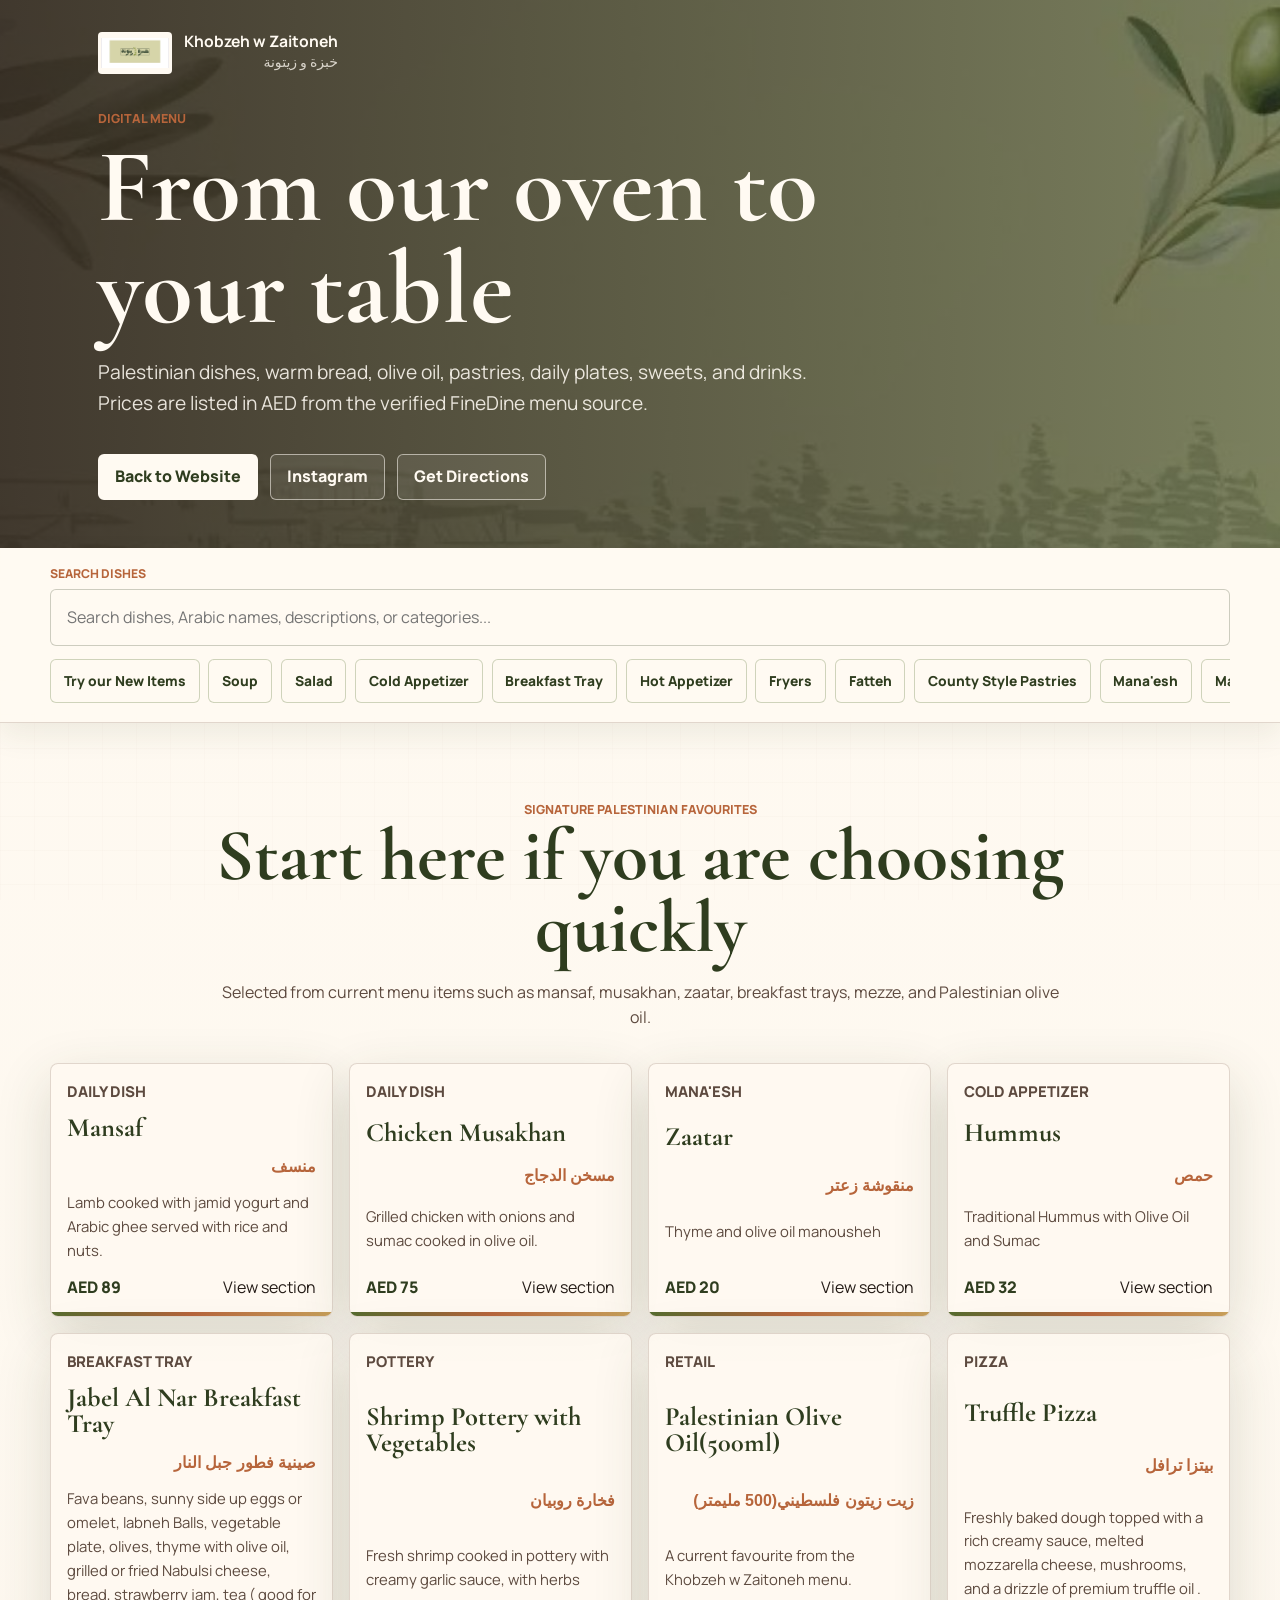
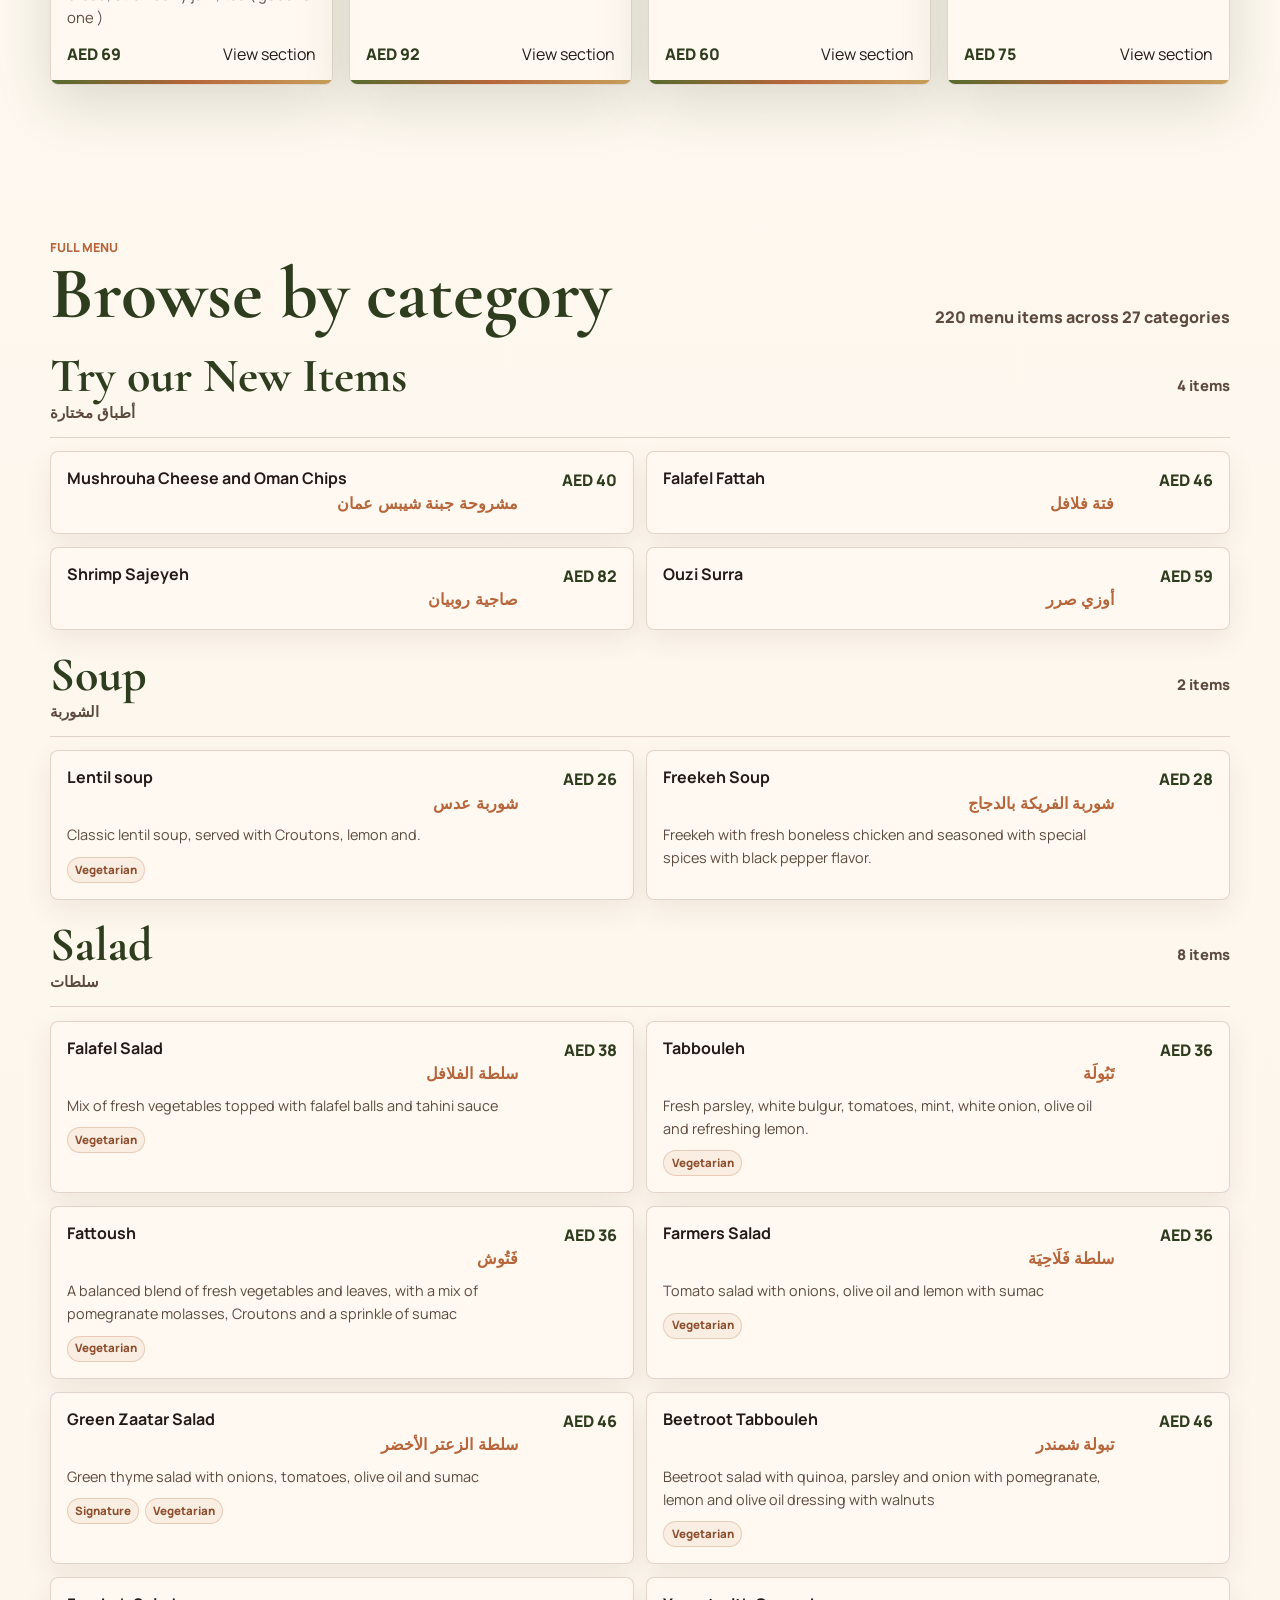
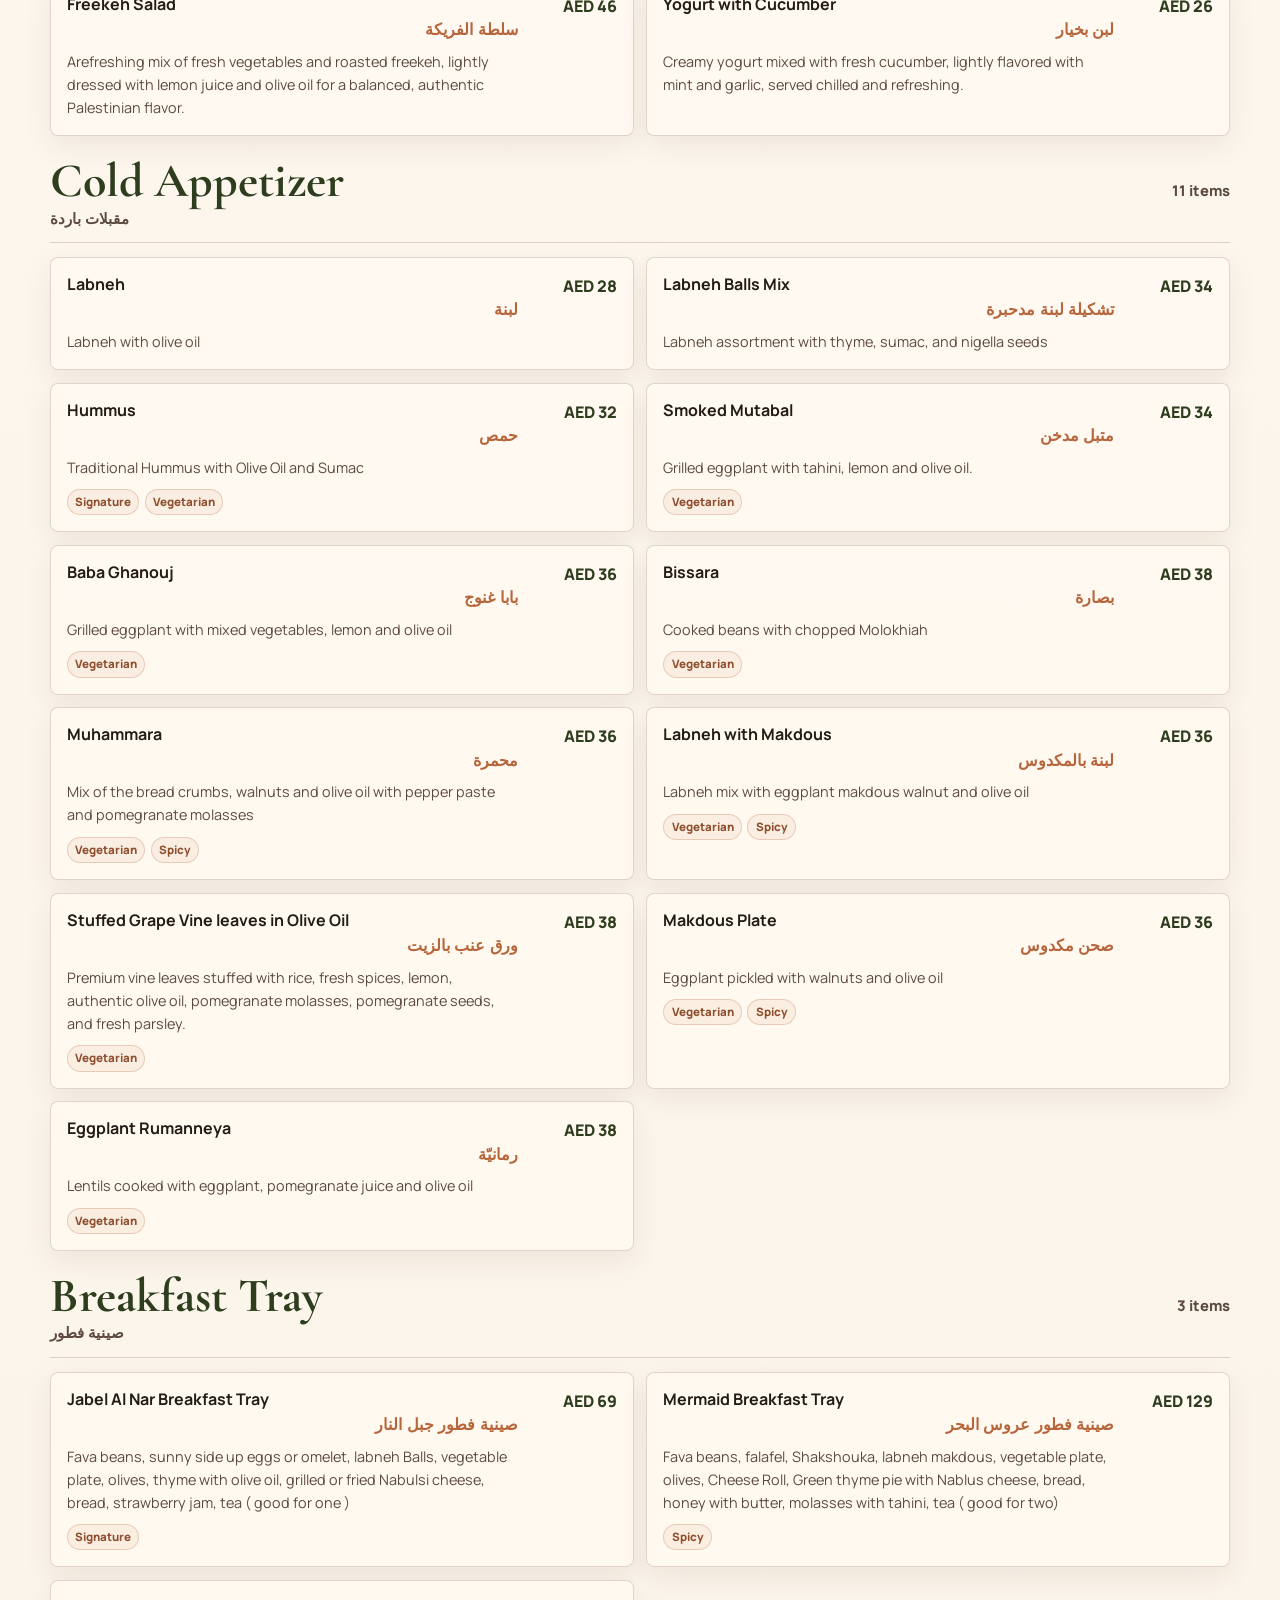
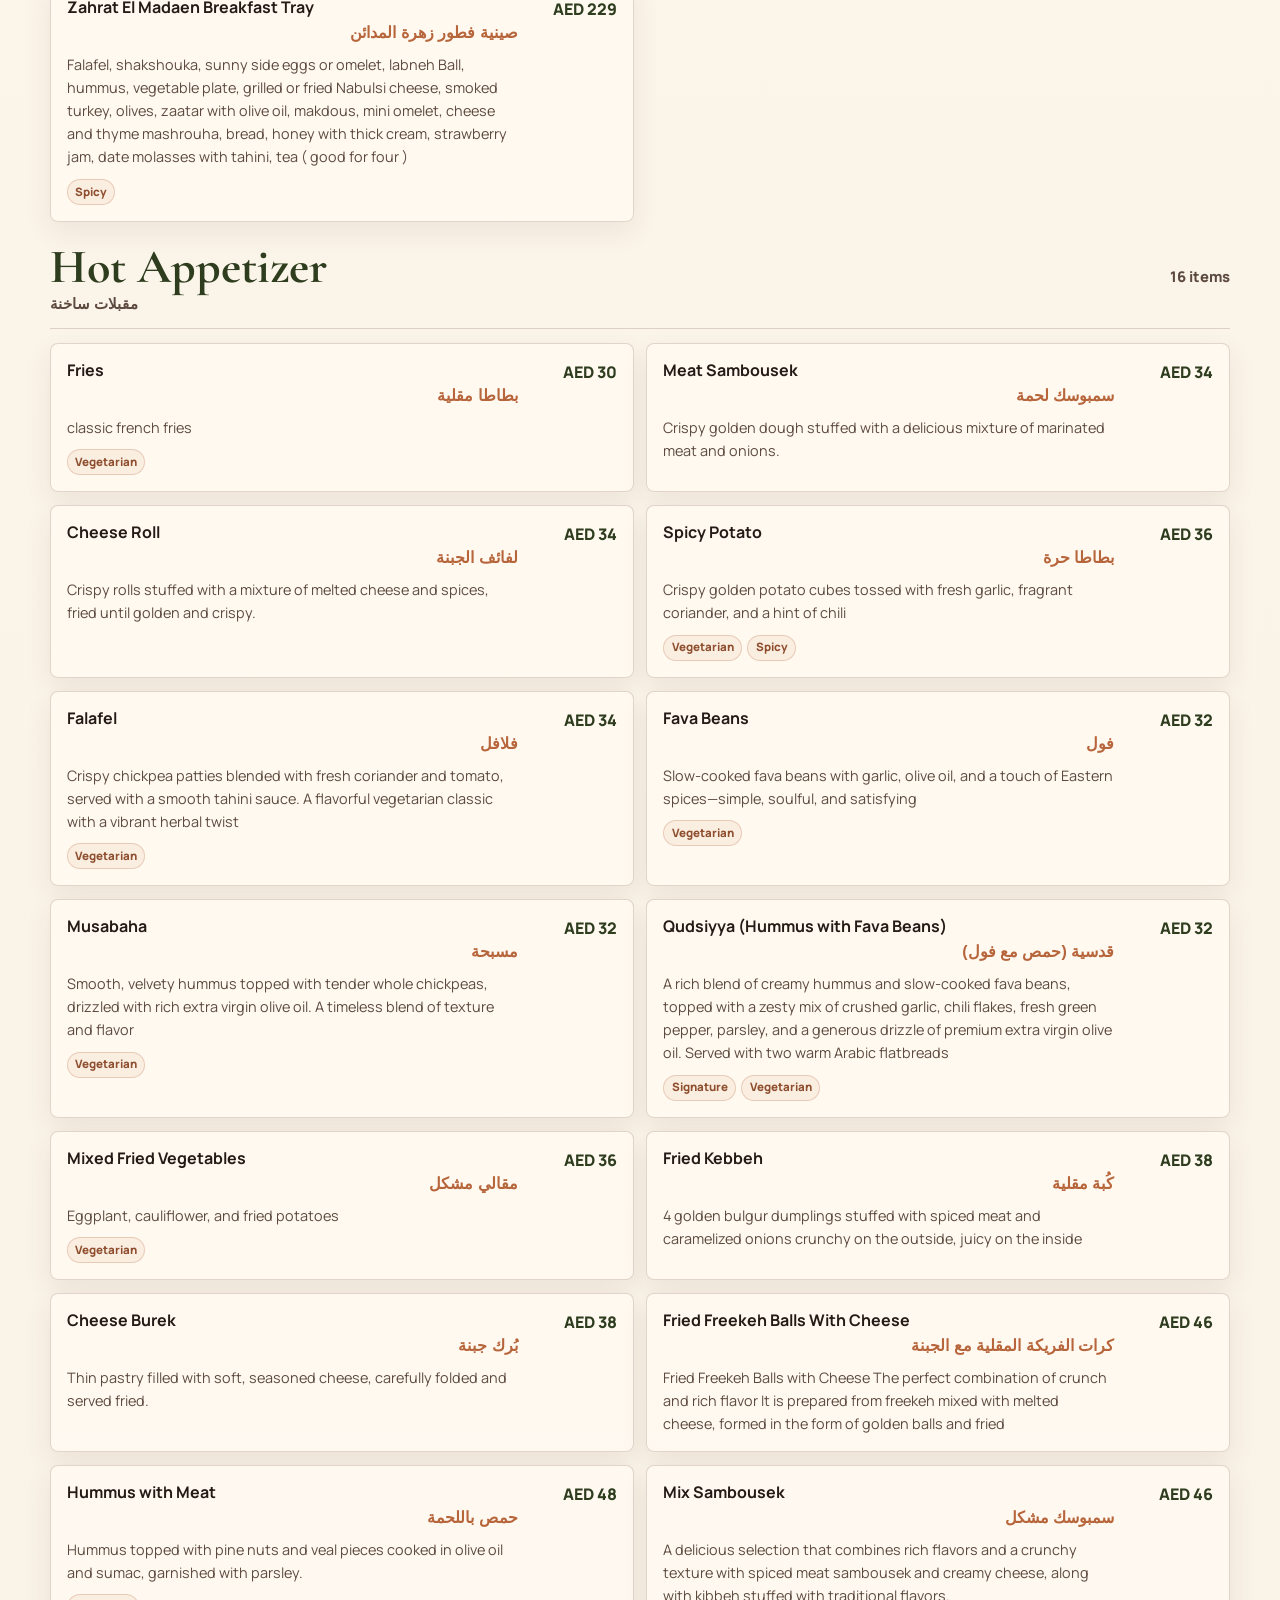
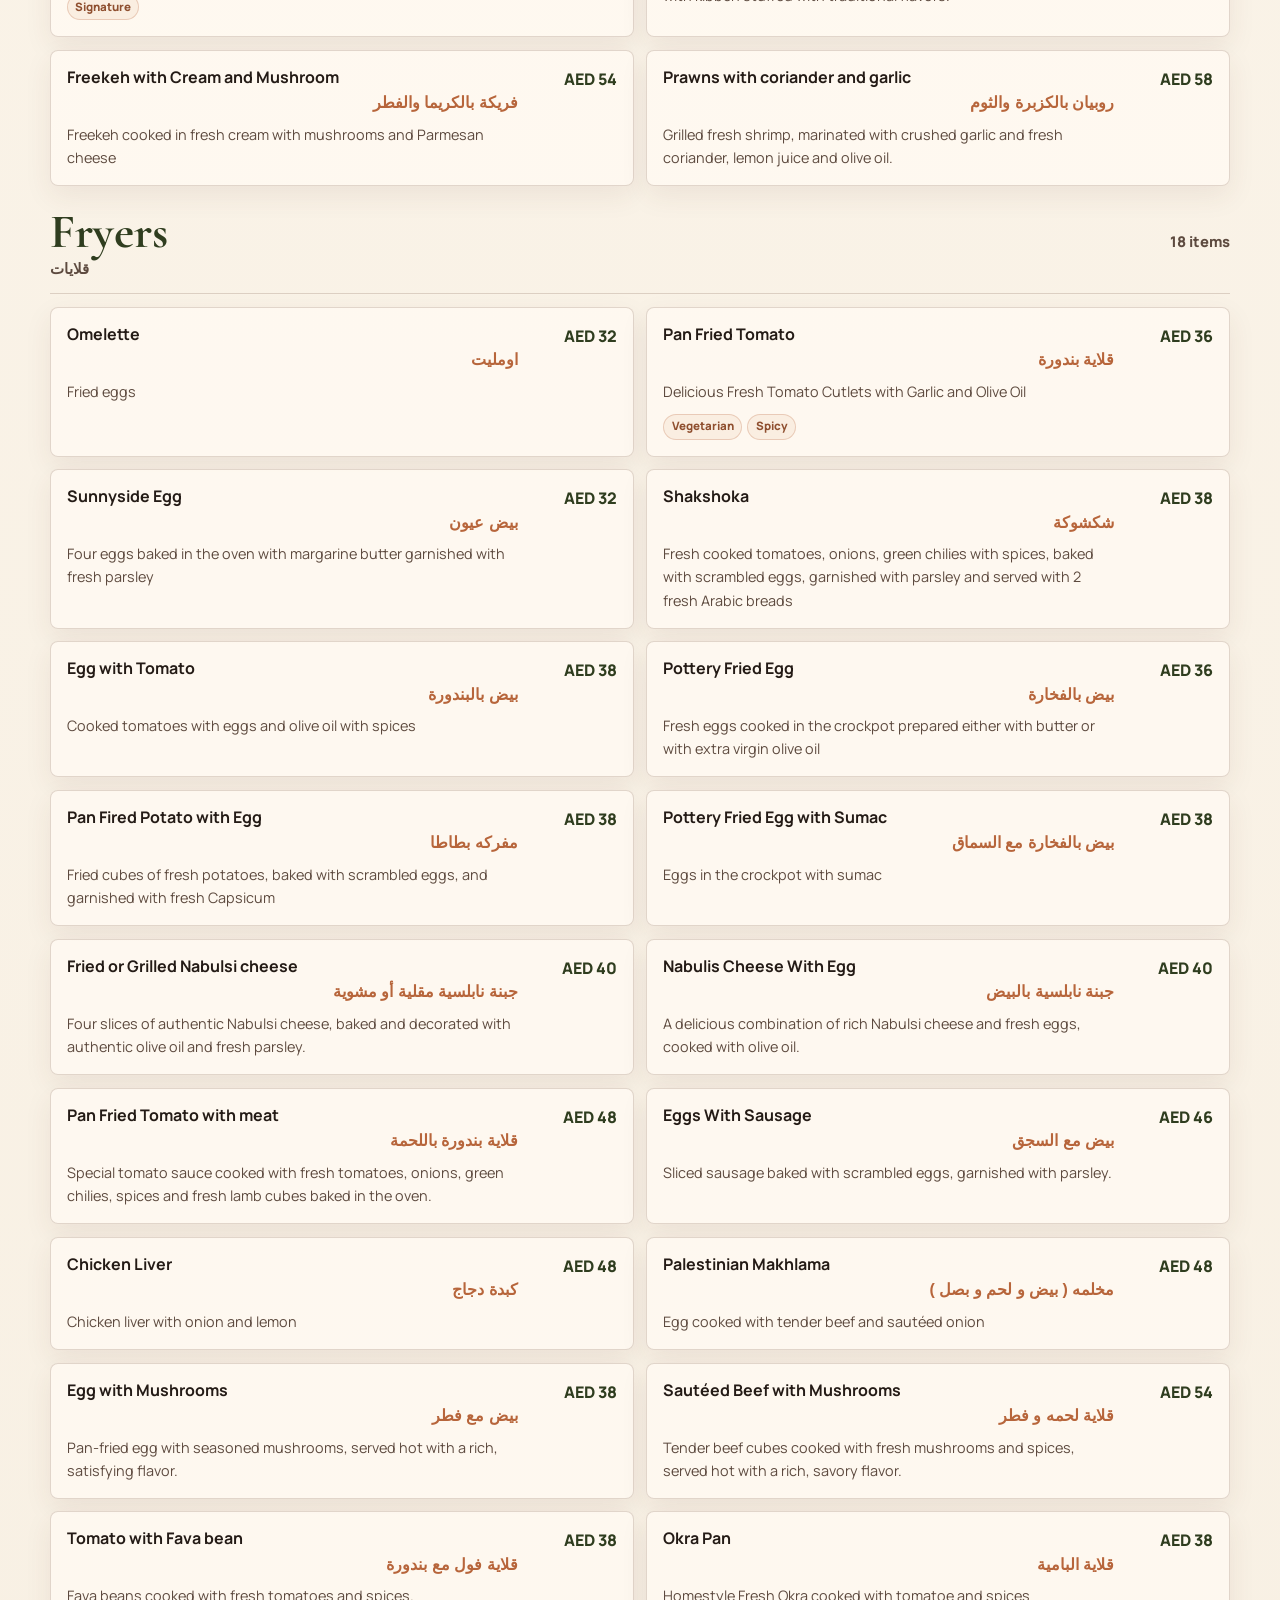
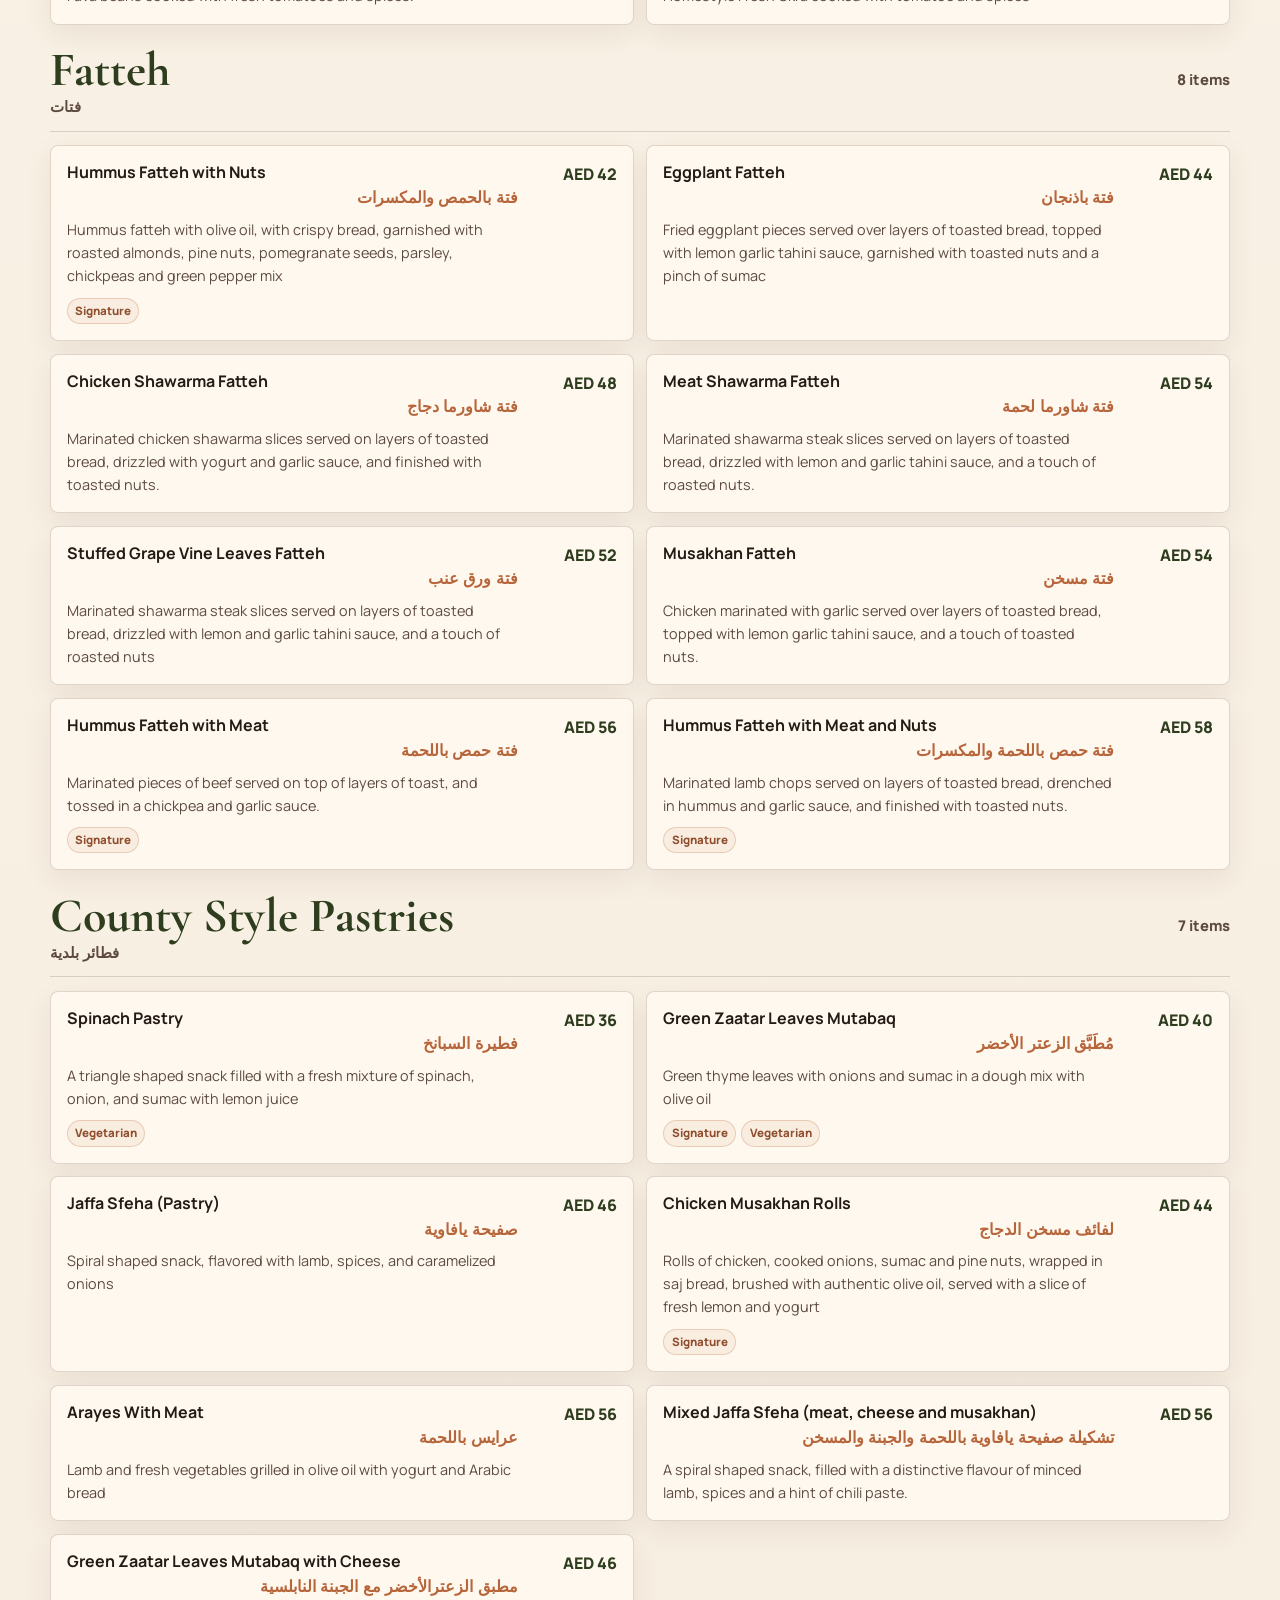
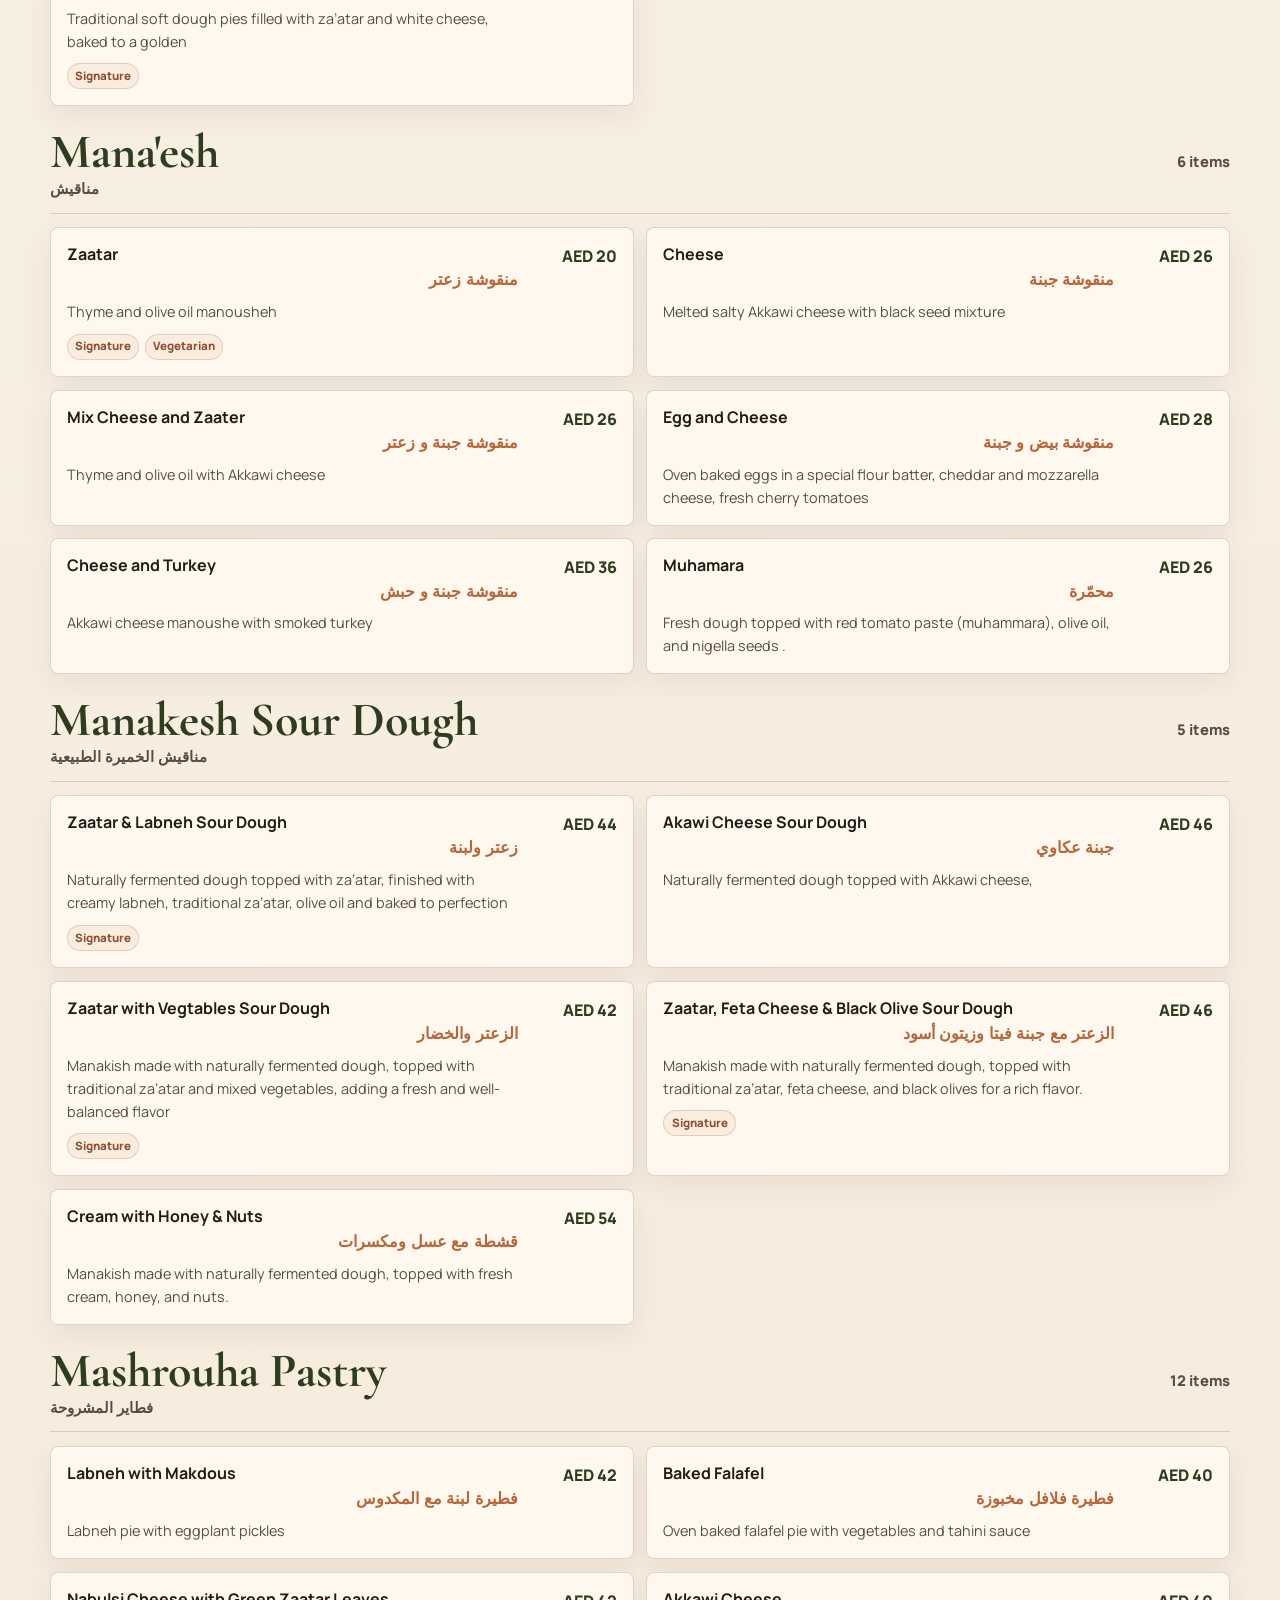
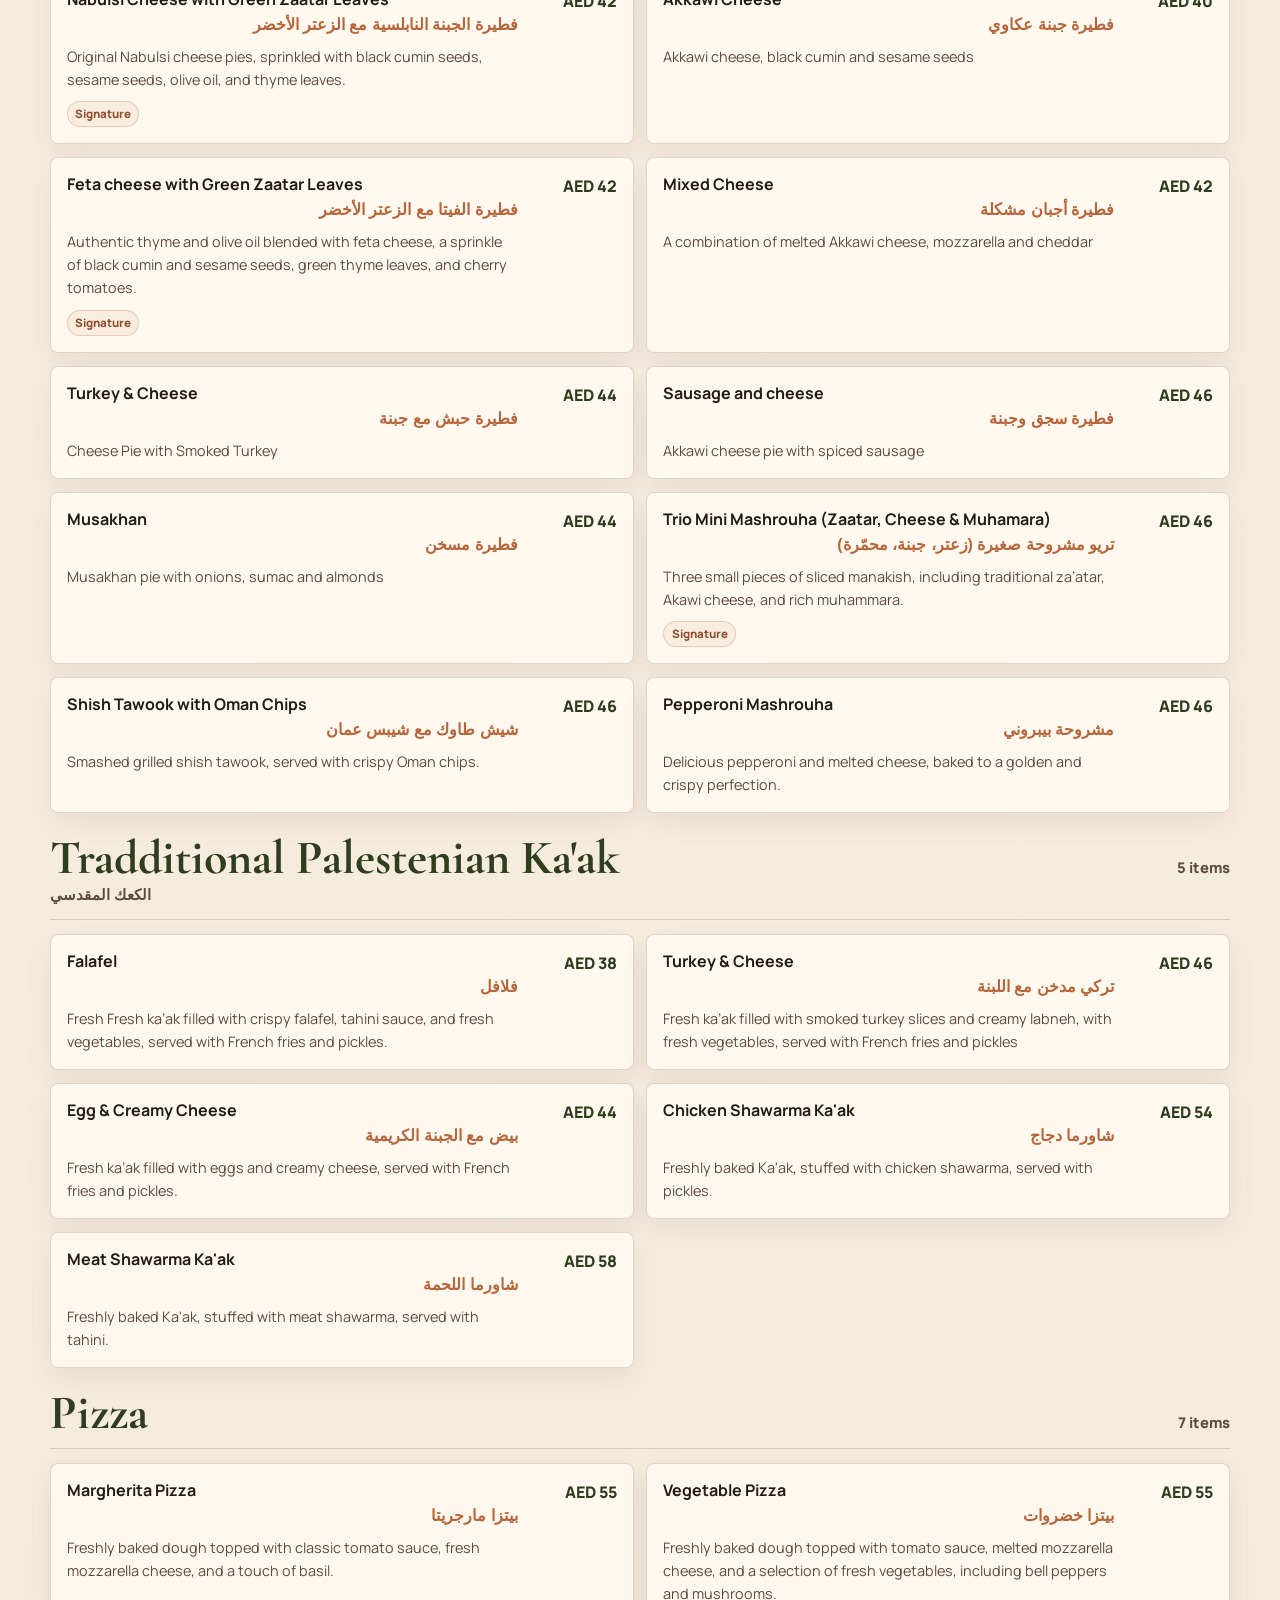
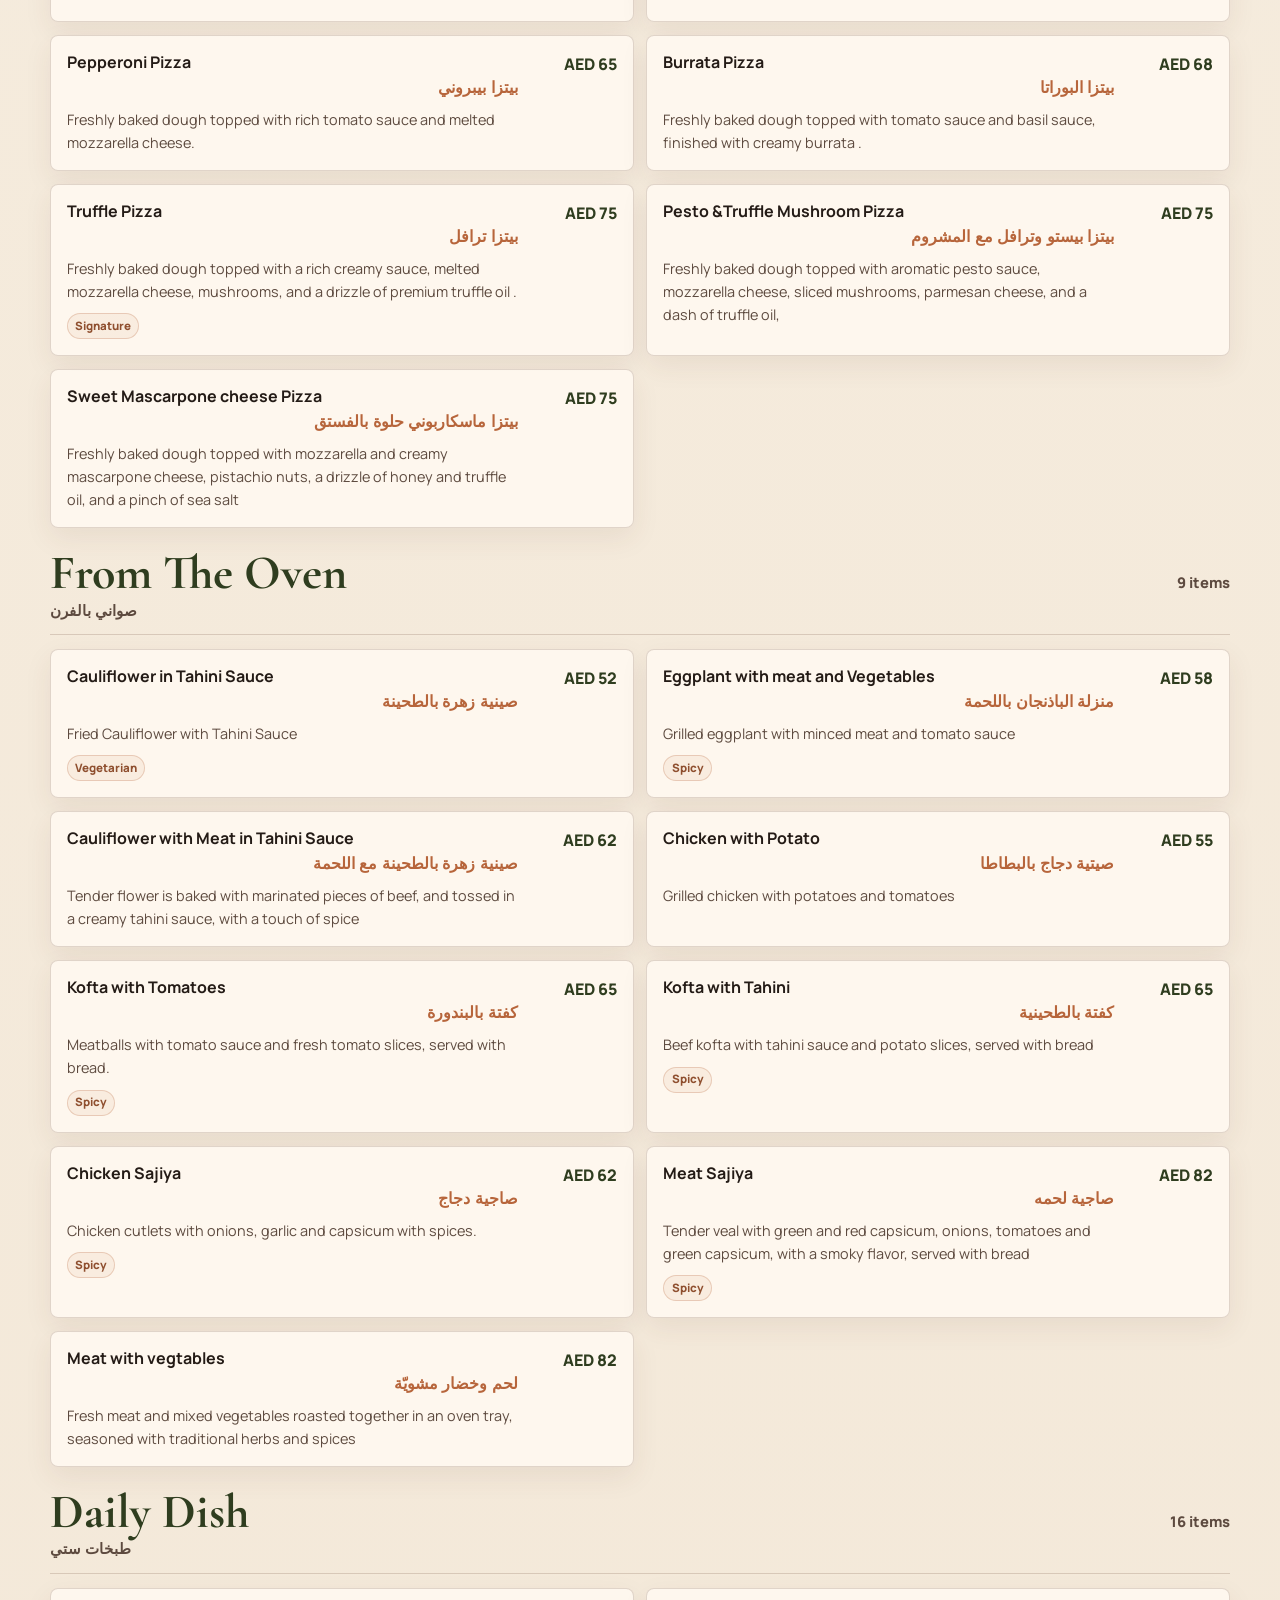
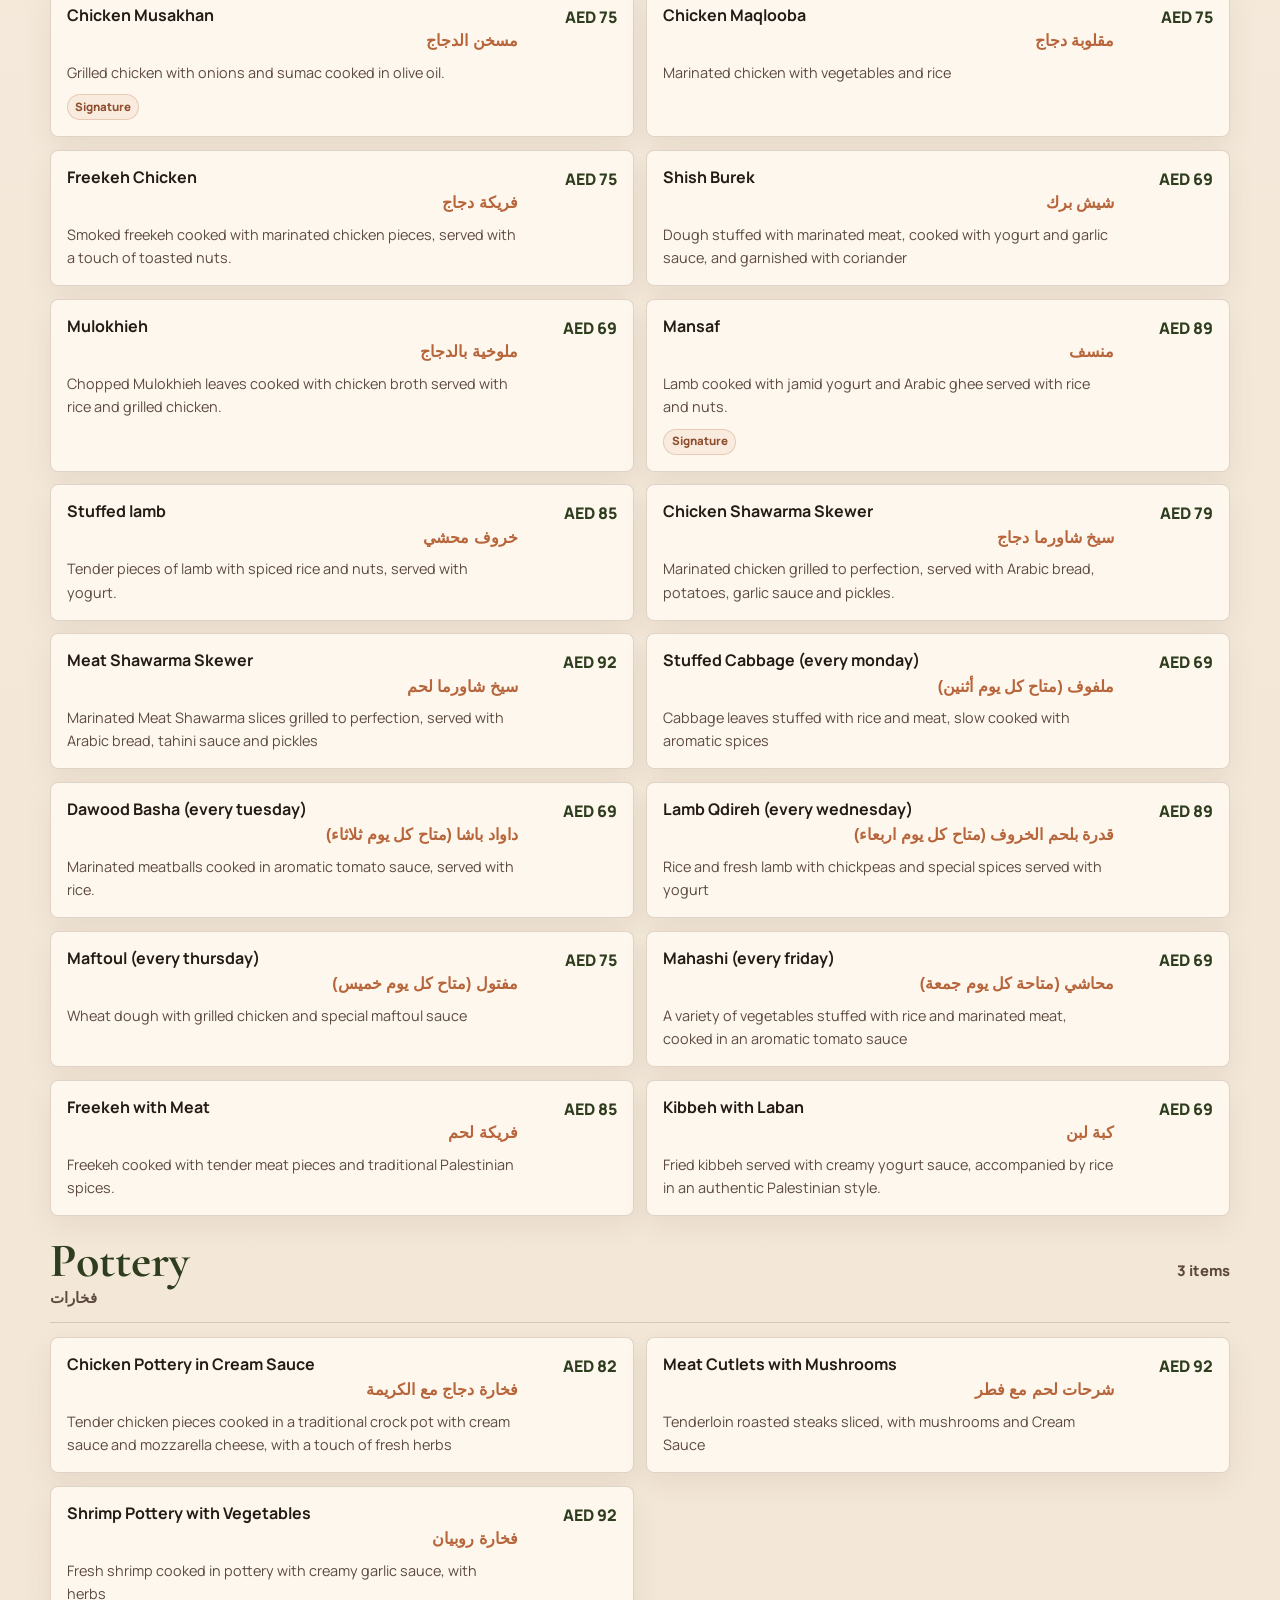
==== menu.html @ 01418593 "test1" ====
<!DOCTYPE html>
<html lang="en">
  <head>
    <meta charset="UTF-8" />
    <meta name="viewport" content="width=device-width, initial-scale=1.0" />
    <title>Menu | Khobzeh w Zaitoneh Abu Dhabi</title>
    <meta
      name="description"
      content="Browse the current Khobzeh w Zaitoneh menu for Palestinian breakfast trays, mezze, pastries, daily dishes, sweets, drinks, and retail pantry items in Abu Dhabi."
    />
    <meta property="og:title" content="Menu | Khobzeh w Zaitoneh Abu Dhabi" />
    <meta property="og:description" content="A mobile-friendly digital menu for Khobzeh w Zaitoneh, Palestinian restaurant in Abu Dhabi." />
    <meta property="og:type" content="website" />
    <meta property="og:image" content="assets/images/menu-background.jpg" />
    <link rel="preconnect" href="https://fonts.googleapis.com" />
    <link rel="preconnect" href="https://fonts.gstatic.com" crossorigin />
    <link
      href="https://fonts.googleapis.com/css2?family=Cormorant+Garamond:wght@500;600;700&amp;family=Manrope:wght@400;500;600;700&amp;display=swap"
      rel="stylesheet"
    />
    <link rel="stylesheet" href="styles.css" />
    <script type="application/ld+json">
      {
        "@context": "https://schema.org",
        "@type": "Menu",
        "name": "Khobzeh w Zaitoneh Menu",
        "inLanguage": ["en", "ar"],
        "hasMenuSection": [
          { "@type": "MenuSection", "name": "Breakfast Tray" },
          { "@type": "MenuSection", "name": "Cold Appetizer" },
          { "@type": "MenuSection", "name": "Mana'esh" },
          { "@type": "MenuSection", "name": "Daily Dish" },
          { "@type": "MenuSection", "name": "Sweets" },
          { "@type": "MenuSection", "name": "Hot Beverages" }
        ]
      }
    </script>
  </head>
  <body class="menu-page">
    <a class="skip-link" href="#menuContent">Skip to menu</a>

    <header class="menu-header">
      <div class="menu-header-bg" aria-hidden="true"></div>
      <div class="menu-header-inner">
        <a class="brand-lockup menu-brand" href="index.html" aria-label="Back to Khobzeh w Zaitoneh website">
          <img src="assets/images/logo.jpg" alt="Khobzeh w Zaitoneh Arabic logo" />
          <span>
            <strong>Khobzeh w Zaitoneh</strong>
            <small lang="ar" dir="rtl">خبزة و زيتونة</small>
          </span>
        </a>
        <div class="menu-title-block">
          <p class="eyebrow">Digital Menu</p>
          <h1>From our oven to your table</h1>
          <p>
            Palestinian dishes, warm bread, olive oil, pastries, daily plates, sweets, and drinks. Prices are listed in AED from the verified FineDine menu source.
          </p>
        </div>
        <div class="menu-header-actions">
          <a class="btn btn-light" href="index.html">Back to Website</a>
          <a class="btn btn-outline-light" href="https://www.instagram.com/khobzehwzaitoneh/" target="_blank" rel="noopener">Instagram</a>
          <a class="btn btn-outline-light" href="https://maps.app.goo.gl/xRNT1w5RNDVHsaGbA" target="_blank" rel="noopener">Get Directions</a>
        </div>
      </div>
    </header>

    <main id="menuContent">
      <section class="menu-tools" aria-label="Menu search and categories">
        <label class="search-wrap" for="menuSearch">
          <span>Search dishes</span>
          <input type="search" id="menuSearch" placeholder="Search dishes, Arabic names, descriptions, or categories..." autocomplete="off" />
        </label>
        <nav class="category-nav" id="categoryNav" aria-label="Menu categories"></nav>
      </section>

      <section class="signature-section" aria-labelledby="signatureTitle">
        <div class="section-intro section-intro-wide">
          <p class="eyebrow">Signature Palestinian Favourites</p>
          <h2 id="signatureTitle">Start here if you are choosing quickly</h2>
          <p>Selected from current menu items such as mansaf, musakhan, zaatar, breakfast trays, mezze, and Palestinian olive oil.</p>
        </div>
        <div class="signature-grid" id="signatureGrid"></div>
      </section>

      <section class="full-menu-section" aria-labelledby="fullMenuTitle">
        <div class="menu-count-row">
          <div>
            <p class="eyebrow">Full Menu</p>
            <h2 id="fullMenuTitle">Browse by category</h2>
          </div>
          <p id="menuCount" aria-live="polite"></p>
        </div>
        <div id="menuSections" class="menu-sections"></div>
        <p class="no-results" id="noResults" hidden>No menu items match your search.</p>
        <noscript>
          <p class="no-results">JavaScript is required to display the full static menu dataset on this page.</p>
        </noscript>
      </section>
    </main>

    <footer class="site-footer menu-footer">
      <div>
        <strong>Khobzeh w Zaitoneh</strong>
        <span lang="ar" dir="rtl">خبزة و زيتونة</span>
      </div>
      <nav aria-label="Menu footer navigation">
        <a href="index.html">Website</a>
        <a href="https://www.instagram.com/khobzehwzaitoneh/" target="_blank" rel="noopener">Instagram</a>
        <a href="https://maps.app.goo.gl/xRNT1w5RNDVHsaGbA" target="_blank" rel="noopener">Google Maps</a>
        <a href="tel:+971503089440">+971 50 308 9440</a>
      </nav>
      <p>
        Source menu data: FineDine current menu, transformed into a static dataset on July 9, 2026.
      </p>
    </footer>

    <script src="assets/data/menu-data.js"></script>
    <script src="script.js" defer></script>
  </body>
</html>
---- styles.css ----
:root {
  --cream: #f7efe2;
  --warm-white: #fffaf2;
  --olive: #556b2f;
  --deep-olive: #2f3d1f;
  --terracotta: #b7653b;
  --clay: #8f4f2f;
  --date-brown: #5a3324;
  --gold: #c9a15b;
  --muted-green: #87986a;
  --ink: #241b16;
  --soft-ink: #5d4a3f;
  --line: rgba(90, 51, 36, 0.18);
  --paper: rgba(255, 250, 242, 0.86);
  --shadow: 0 18px 55px rgba(47, 61, 31, 0.16);
  --radius: 8px;
  --header-height: 84px;
  color-scheme: light;
}

* {
  box-sizing: border-box;
}

html {
  scroll-behavior: smooth;
}

body {
  margin: 0;
  overflow-x: clip;
  background:
    radial-gradient(circle at top left, rgba(201, 161, 91, 0.18), transparent 32rem),
    linear-gradient(180deg, var(--cream), #f3e3cf 100%);
  color: var(--ink);
  font-family: Manrope, system-ui, -apple-system, BlinkMacSystemFont, "Segoe UI", Tahoma, Arial, "Noto Sans Arabic", sans-serif;
  font-size: 16px;
  line-height: 1.6;
  letter-spacing: 0;
}

body::before {
  content: "";
  position: fixed;
  inset: 0;
  pointer-events: none;
  z-index: -1;
  opacity: 0.34;
  background-image:
    linear-gradient(rgba(90, 51, 36, 0.055) 1px, transparent 1px),
    linear-gradient(90deg, rgba(90, 51, 36, 0.04) 1px, transparent 1px);
  background-size: 34px 34px;
}

img {
  display: block;
  max-width: 100%;
}

a {
  color: inherit;
  text-decoration: none;
}

a:hover {
  color: var(--terracotta);
}

button,
input {
  font: inherit;
}

:focus-visible {
  outline: 3px solid rgba(183, 101, 59, 0.78);
  outline-offset: 3px;
}

.skip-link {
  position: fixed;
  left: 1rem;
  top: 1rem;
  z-index: 1000;
  transform: translateY(-160%);
  border-radius: 6px;
  background: var(--deep-olive);
  color: var(--warm-white);
  padding: 0.65rem 0.85rem;
}

.skip-link:focus {
  transform: translateY(0);
}

.sr-only {
  position: absolute;
  width: 1px;
  height: 1px;
  overflow: hidden;
  clip: rect(0, 0, 0, 0);
  white-space: nowrap;
}

h1,
h2,
h3 {
  margin: 0;
  font-family: "Cormorant Garamond", Georgia, "Times New Roman", Tahoma, serif;
  font-weight: 700;
  line-height: 0.98;
  letter-spacing: 0;
  color: var(--deep-olive);
}

p {
  margin: 0;
}

.eyebrow {
  color: var(--terracotta);
  font-size: 0.78rem;
  font-weight: 800;
  letter-spacing: 0;
  text-transform: uppercase;
}

.section {
  padding: clamp(4rem, 8vw, 7rem) clamp(1rem, 4vw, 4rem);
}

.section-intro {
  max-width: 720px;
  margin: 0 auto 2rem;
  text-align: center;
}

.section-intro h2,
.menu-title-block h1,
.menu-count-row h2 {
  font-size: clamp(2.4rem, 6vw, 4.6rem);
}

.section-intro p:not(.eyebrow),
.section-intro-wide p:not(.eyebrow) {
  margin-top: 1rem;
  color: var(--soft-ink);
}

.section-intro-wide {
  max-width: 860px;
}

.hero-content,
.menu-title-block,
.section-intro,
.section-intro-wide,
.menu-item-card,
.signature-card {
  min-width: 0;
}

.hero-copy,
.menu-title-block p,
.section-intro p,
.section-intro-wide p,
.menu-item-card p,
.signature-card p {
  overflow-wrap: anywhere;
}

.btn {
  display: inline-flex;
  min-height: 46px;
  align-items: center;
  justify-content: center;
  gap: 0.45rem;
  border: 1px solid transparent;
  border-radius: 6px;
  padding: 0.76rem 1rem;
  font-weight: 800;
  line-height: 1.1;
  transition: transform 180ms ease, background 180ms ease, border-color 180ms ease, color 180ms ease;
}

.btn:hover {
  transform: translateY(-1px);
}

.btn-solid {
  background: var(--deep-olive);
  color: var(--warm-white);
  box-shadow: 0 12px 24px rgba(47, 61, 31, 0.22);
}

.btn-solid:hover {
  background: var(--olive);
  color: var(--warm-white);
}

.btn-ghost {
  border-color: rgba(47, 61, 31, 0.26);
  color: var(--deep-olive);
  background: rgba(255, 250, 242, 0.62);
}

.btn-ghost:hover {
  border-color: var(--terracotta);
}

.btn-light {
  background: var(--warm-white);
  color: var(--deep-olive);
}

.btn-light:hover {
  color: var(--clay);
}

.btn-outline-light {
  border-color: rgba(255, 250, 242, 0.55);
  color: var(--warm-white);
  background: rgba(255, 250, 242, 0.08);
}

.btn-outline-light:hover {
  background: var(--warm-white);
  color: var(--deep-olive);
}

.btn-small {
  min-height: 40px;
  padding: 0.62rem 0.82rem;
  font-size: 0.9rem;
}

.site-header {
  position: fixed;
  z-index: 100;
  top: 0;
  left: 0;
  right: 0;
  display: grid;
  grid-template-columns: auto 1fr auto;
  align-items: center;
  min-height: var(--header-height);
  gap: 1rem;
  padding: 0.8rem clamp(1rem, 4vw, 3rem);
  color: var(--warm-white);
  transition: background 180ms ease, color 180ms ease, box-shadow 180ms ease;
}

.site-header.is-scrolled {
  background: rgba(255, 250, 242, 0.94);
  color: var(--ink);
  box-shadow: 0 10px 30px rgba(47, 61, 31, 0.12);
  backdrop-filter: blur(14px);
}

.brand-lockup {
  display: inline-flex;
  align-items: center;
  gap: 0.75rem;
  min-width: 0;
}

.brand-lockup img {
  width: 74px;
  height: 42px;
  object-fit: contain;
  border-radius: 4px;
  background: var(--warm-white);
  padding: 0.2rem;
}

.brand-lockup span {
  display: grid;
  gap: 0.05rem;
}

.brand-lockup strong {
  font-size: 0.98rem;
  line-height: 1.1;
}

.brand-lockup small {
  color: currentColor;
  font-size: 0.88rem;
  opacity: 0.78;
}

.primary-nav {
  justify-self: center;
  display: flex;
  align-items: center;
  gap: clamp(0.8rem, 2vw, 1.45rem);
  font-size: 0.95rem;
  font-weight: 800;
}

.header-actions {
  display: flex;
  gap: 0.55rem;
}

.nav-toggle {
  display: none;
  width: 42px;
  height: 42px;
  border: 1px solid currentColor;
  border-radius: 6px;
  background: rgba(255, 250, 242, 0.14);
  color: currentColor;
}

.nav-toggle span:not(.sr-only) {
  display: block;
  width: 20px;
  height: 2px;
  margin: 4px auto;
  background: currentColor;
}

.hero {
  position: relative;
  min-height: 92vh;
  display: grid;
  align-items: end;
  overflow: hidden;
  padding: calc(var(--header-height) + 4rem) clamp(1rem, 5vw, 5rem) 3rem;
  color: var(--warm-white);
}

.hero-image,
.hero-overlay {
  position: absolute;
  inset: 0;
}

.hero-image img {
  width: 100%;
  height: 100%;
  object-fit: cover;
}

.hero-overlay {
  background:
    linear-gradient(90deg, rgba(36, 27, 22, 0.82), rgba(36, 27, 22, 0.42) 46%, rgba(36, 27, 22, 0.18)),
    linear-gradient(0deg, rgba(36, 27, 22, 0.62), transparent 55%);
}

.hero-content {
  position: relative;
  z-index: 1;
  max-width: 780px;
}

.hero h1 {
  margin-top: 0.75rem;
  color: var(--warm-white);
  font-size: clamp(3.8rem, 11vw, 8rem);
}

.hero h1 span {
  display: block;
  width: fit-content;
  max-width: 100%;
  margin-top: 0.2rem;
  font-family: Tahoma, Arial, "Noto Kufi Arabic", "Noto Sans Arabic", sans-serif;
  font-size: clamp(2rem, 6vw, 4.5rem);
  font-weight: 800;
  direction: rtl;
  unicode-bidi: isolate;
}

.hero-copy {
  max-width: 650px;
  margin-top: 1.2rem;
  color: rgba(255, 250, 242, 0.9);
  font-size: clamp(1.05rem, 2vw, 1.35rem);
}

.hero-actions {
  display: flex;
  flex-wrap: wrap;
  gap: 0.8rem;
  margin-top: 1.75rem;
}

.hero-note {
  position: relative;
  z-index: 1;
  display: flex;
  flex-wrap: wrap;
  gap: 0.6rem;
  margin-top: 4rem;
}

.hero-note span {
  border: 1px solid rgba(255, 250, 242, 0.26);
  border-radius: 999px;
  padding: 0.4rem 0.7rem;
  background: rgba(36, 27, 22, 0.2);
  color: rgba(255, 250, 242, 0.88);
  font-size: 0.88rem;
}

.story-section {
  background:
    linear-gradient(180deg, rgba(255, 250, 242, 0.62), rgba(247, 239, 226, 0.96)),
    url("assets/images/menu-background.jpg") center/cover fixed;
  background-blend-mode: screen;
}

.story-grid {
  display: grid;
  grid-template-columns: minmax(0, 1fr) minmax(280px, 0.8fr);
  gap: clamp(2rem, 5vw, 5rem);
  max-width: 1180px;
  margin: 0 auto;
  align-items: start;
}

.story-copy {
  display: grid;
  gap: 1.25rem;
  font-size: clamp(1.05rem, 2vw, 1.25rem);
  color: var(--date-brown);
}

.story-values {
  display: grid;
  gap: 0.9rem;
}

.story-values article,
.review-card,
.visit-card,
.menu-item-card,
.signature-card {
  border: 1px solid var(--line);
  border-radius: var(--radius);
  background: var(--paper);
  box-shadow: var(--shadow);
}

.story-values article {
  padding: 1.2rem;
}

.story-values span {
  color: var(--terracotta);
  font-weight: 900;
}

.story-values h3 {
  margin-top: 0.35rem;
  font-size: 1.75rem;
}

.story-values p {
  margin-top: 0.45rem;
  color: var(--soft-ink);
}

.feature-grid {
  display: grid;
  grid-template-columns: repeat(4, minmax(0, 1fr));
  gap: 1rem;
  max-width: 1220px;
  margin: 0 auto;
}

.feature-card {
  min-height: 100%;
  overflow: hidden;
  border: 1px solid var(--line);
  border-radius: var(--radius);
  background: var(--warm-white);
  box-shadow: 0 16px 35px rgba(90, 51, 36, 0.1);
}

.feature-card img {
  width: 100%;
  aspect-ratio: 4 / 3;
  object-fit: cover;
}

.feature-card div {
  padding: 1rem;
}

.feature-card h3 {
  margin-top: 0.25rem;
  font-size: 1.7rem;
}

.feature-card p:not(.tag) {
  margin-top: 0.55rem;
  color: var(--soft-ink);
  font-size: 0.94rem;
}

.feature-card span {
  display: inline-flex;
  margin-top: 0.9rem;
  color: var(--deep-olive);
  font-weight: 900;
}

.feature-card-text {
  display: flex;
  align-items: end;
  min-height: 260px;
  background:
    linear-gradient(145deg, rgba(85, 107, 47, 0.08), rgba(183, 101, 59, 0.12)),
    var(--warm-white);
}

.tag {
  color: var(--terracotta);
  font-size: 0.78rem;
  font-weight: 900;
  text-transform: uppercase;
}

.gallery-section {
  background: rgba(255, 250, 242, 0.58);
}

.gallery-grid {
  display: grid;
  grid-template-columns: repeat(6, minmax(0, 1fr));
  gap: 0.85rem;
  max-width: 1220px;
  margin: 0 auto;
}

.gallery-grid figure {
  position: relative;
  min-height: 180px;
  margin: 0;
  overflow: hidden;
  border-radius: var(--radius);
  background: var(--date-brown);
}

.gallery-grid figure:nth-child(1),
.gallery-grid figure:nth-child(4) {
  grid-column: span 2;
  grid-row: span 2;
}

.gallery-grid img {
  width: 100%;
  height: 100%;
  min-height: 180px;
  object-fit: cover;
  transition: transform 260ms ease, opacity 260ms ease;
}

.gallery-grid figcaption {
  position: absolute;
  left: 0.75rem;
  bottom: 0.75rem;
  border-radius: 6px;
  background: rgba(36, 27, 22, 0.74);
  color: var(--warm-white);
  padding: 0.35rem 0.55rem;
  font-size: 0.82rem;
  font-weight: 800;
}

.gallery-grid figure:hover img {
  transform: scale(1.035);
  opacity: 0.92;
}

.reviews-section {
  background: linear-gradient(180deg, rgba(247, 239, 226, 0.6), rgba(135, 152, 106, 0.12));
}

.review-summary {
  max-width: 980px;
  margin: 0 auto 1rem;
  display: flex;
  justify-content: space-between;
  gap: 1rem;
  border-top: 1px solid var(--line);
  border-bottom: 1px solid var(--line);
  padding: 1rem 0;
  font-weight: 900;
}

.review-summary a {
  color: var(--terracotta);
}

.review-grid {
  display: grid;
  grid-template-columns: repeat(3, minmax(0, 1fr));
  gap: 1rem;
  max-width: 980px;
  margin: 0 auto;
}

.review-card {
  padding: 1.2rem;
}

.review-card p {
  color: var(--date-brown);
  font-size: 1.04rem;
}

.review-card span {
  display: inline-flex;
  margin-top: 1rem;
  color: var(--soft-ink);
  font-size: 0.86rem;
  font-weight: 800;
}

.visit-section {
  padding-bottom: 5rem;
}

.visit-card {
  display: grid;
  grid-template-columns: minmax(0, 0.82fr) minmax(320px, 1fr);
  gap: 1.3rem;
  max-width: 1160px;
  margin: 0 auto;
  padding: clamp(1rem, 3vw, 1.5rem);
}

.visit-card h2 {
  margin-top: 0.35rem;
  font-size: clamp(2.4rem, 5vw, 4rem);
}

address {
  margin-top: 1rem;
  color: var(--date-brown);
  font-style: normal;
}

.contact-list {
  display: grid;
  gap: 0.75rem;
  margin: 1.5rem 0 0;
}

.contact-list div {
  display: grid;
  gap: 0.1rem;
}

.contact-list dt {
  color: var(--terracotta);
  font-size: 0.76rem;
  font-weight: 900;
  text-transform: uppercase;
}

.contact-list dd {
  margin: 0;
  color: var(--date-brown);
  font-weight: 800;
}

.visit-actions {
  display: flex;
  flex-wrap: wrap;
  gap: 0.7rem;
  margin-top: 1.5rem;
}

.map-panel {
  min-height: 360px;
  overflow: hidden;
  border-radius: var(--radius);
  background: #ded1bb;
}

.map-panel iframe {
  width: 100%;
  height: 100%;
  min-height: 360px;
  border: 0;
}

.site-footer {
  display: grid;
  gap: 1.2rem;
  padding: 2rem clamp(1rem, 4vw, 3rem);
  background: var(--deep-olive);
  color: var(--warm-white);
}

.site-footer div {
  display: flex;
  flex-wrap: wrap;
  align-items: baseline;
  gap: 0.7rem;
}

.site-footer strong {
  font-family: "Cormorant Garamond", Georgia, serif;
  font-size: 1.8rem;
}

.site-footer nav {
  display: flex;
  flex-wrap: wrap;
  gap: 0.85rem 1.3rem;
}

.site-footer a:hover {
  color: var(--gold);
}

.site-footer p {
  color: rgba(255, 250, 242, 0.68);
  font-size: 0.9rem;
}

.menu-page {
  background:
    linear-gradient(180deg, var(--warm-white), var(--cream) 42%, #efe0cd),
    var(--cream);
}

.menu-header {
  position: relative;
  min-height: 520px;
  overflow: hidden;
  color: var(--warm-white);
}

.menu-header-bg {
  position: absolute;
  inset: 0;
  background:
    linear-gradient(90deg, rgba(36, 27, 22, 0.85), rgba(47, 61, 31, 0.56)),
    url("assets/images/menu-background.jpg") center/cover;
  transform: scale(1.03);
}

.menu-header-inner {
  position: relative;
  z-index: 1;
  display: grid;
  gap: 2.2rem;
  max-width: 1180px;
  margin: 0 auto;
  padding: clamp(1rem, 4vw, 2rem) clamp(1rem, 5vw, 3rem) 3rem;
}

.menu-brand {
  color: var(--warm-white);
}

.menu-title-block {
  max-width: 760px;
}

.menu-title-block h1 {
  margin-top: 0.5rem;
  color: var(--warm-white);
  font-size: clamp(3rem, 9vw, 6.5rem);
}

.menu-title-block p:not(.eyebrow) {
  margin-top: 1rem;
  color: rgba(255, 250, 242, 0.88);
  font-size: clamp(1rem, 2vw, 1.2rem);
}

.menu-header-actions {
  display: flex;
  flex-wrap: wrap;
  gap: 0.75rem;
}

.menu-tools {
  position: sticky;
  top: 0;
  z-index: 80;
  display: grid;
  gap: 0.85rem;
  padding: 1rem clamp(1rem, 4vw, 3rem);
  border-bottom: 1px solid var(--line);
  background: rgba(255, 250, 242, 0.94);
  box-shadow: 0 12px 28px rgba(47, 61, 31, 0.08);
  backdrop-filter: blur(14px);
}

.search-wrap {
  display: grid;
  gap: 0.4rem;
  max-width: 1180px;
  width: 100%;
  margin: 0 auto;
}

.search-wrap span {
  color: var(--terracotta);
  font-size: 0.76rem;
  font-weight: 900;
  text-transform: uppercase;
}

.search-wrap input {
  width: 100%;
  border: 1px solid rgba(47, 61, 31, 0.24);
  border-radius: 6px;
  background: var(--warm-white);
  color: var(--ink);
  padding: 0.9rem 1rem;
  font-size: 1rem;
}

.category-nav {
  display: flex;
  gap: 0.55rem;
  max-width: 1180px;
  width: 100%;
  margin: 0 auto;
  overflow-x: auto;
  padding-bottom: 0.2rem;
  scrollbar-width: thin;
}

.category-nav button {
  flex: 0 0 auto;
  border: 1px solid rgba(85, 107, 47, 0.28);
  border-radius: 6px;
  background: rgba(255, 250, 242, 0.8);
  color: var(--deep-olive);
  padding: 0.6rem 0.8rem;
  font-size: 0.86rem;
  font-weight: 900;
  cursor: pointer;
}

.category-nav button.is-active,
.category-nav button:hover {
  background: var(--deep-olive);
  color: var(--warm-white);
}

.signature-section,
.full-menu-section {
  padding: clamp(3rem, 6vw, 5rem) clamp(1rem, 4vw, 3rem);
}

.signature-grid {
  display: grid;
  grid-template-columns: repeat(4, minmax(0, 1fr));
  gap: 1rem;
  max-width: 1180px;
  margin: 0 auto;
}

.signature-card {
  position: relative;
  display: grid;
  gap: 0.75rem;
  padding: 1rem;
  overflow: hidden;
}

.signature-card::before {
  content: "";
  position: absolute;
  inset: auto 0 0;
  height: 4px;
  background: linear-gradient(90deg, var(--olive), var(--terracotta), var(--gold));
}

.signature-card h3 {
  font-size: 1.65rem;
}

.signature-card p {
  color: var(--soft-ink);
  font-size: 0.93rem;
}

.signature-meta {
  display: flex;
  align-items: center;
  justify-content: space-between;
  gap: 0.8rem;
  margin-top: auto;
}

.price {
  color: var(--deep-olive);
  font-weight: 950;
}

.arabic-name {
  color: var(--terracotta);
  font-family: Tahoma, Arial, "Noto Kufi Arabic", "Noto Sans Arabic", sans-serif;
  font-weight: 800;
}

.menu-count-row {
  display: flex;
  align-items: end;
  justify-content: space-between;
  max-width: 1180px;
  margin: 0 auto 1.4rem;
  gap: 1rem;
}

.menu-count-row p:last-child {
  color: var(--soft-ink);
  font-weight: 800;
}

.menu-sections {
  display: grid;
  gap: 1.4rem;
  max-width: 1180px;
  margin: 0 auto;
}

.menu-section {
  scroll-margin-top: 178px;
}

.menu-section-header {
  display: flex;
  align-items: baseline;
  justify-content: space-between;
  gap: 1rem;
  border-bottom: 1px solid var(--line);
  padding-bottom: 0.7rem;
  margin-bottom: 0.85rem;
}

.menu-section-header h3 {
  font-size: clamp(2rem, 4vw, 3rem);
}

.menu-section-header span {
  color: var(--soft-ink);
  font-size: 0.92rem;
  font-weight: 800;
}

.menu-item-grid {
  display: grid;
  grid-template-columns: repeat(2, minmax(0, 1fr));
  gap: 0.8rem;
}

.menu-item-card {
  display: grid;
  grid-template-columns: minmax(0, 1fr) auto;
  gap: 0.8rem;
  padding: 1rem;
  box-shadow: 0 10px 28px rgba(90, 51, 36, 0.08);
}

.menu-item-card h4 {
  margin: 0;
  color: var(--ink);
  font-size: 1rem;
  line-height: 1.25;
}

.menu-item-card p {
  margin-top: 0.45rem;
  color: var(--soft-ink);
  font-size: 0.9rem;
}

.menu-card-top {
  display: grid;
  gap: 0.2rem;
}

.menu-card-tags {
  display: flex;
  flex-wrap: wrap;
  gap: 0.35rem;
  margin-top: 0.65rem;
}

.menu-card-tags span {
  border: 1px solid rgba(183, 101, 59, 0.25);
  border-radius: 999px;
  background: rgba(183, 101, 59, 0.08);
  color: var(--clay);
  padding: 0.18rem 0.45rem;
  font-size: 0.72rem;
  font-weight: 900;
}

.menu-price {
  min-width: 86px;
  color: var(--deep-olive);
  font-weight: 950;
  text-align: right;
}

.no-results {
  max-width: 1180px;
  margin: 1.5rem auto 0;
  border: 1px solid var(--line);
  border-radius: var(--radius);
  background: var(--paper);
  padding: 1.2rem;
  color: var(--date-brown);
  font-weight: 800;
}

.menu-footer {
  margin-top: 2rem;
}

@media (max-width: 1060px) {
  .site-header {
    grid-template-columns: auto auto;
  }

  .nav-toggle {
    display: block;
    justify-self: end;
  }

  .primary-nav,
  .header-actions {
    display: none;
  }

  .site-header.nav-open {
    background: rgba(255, 250, 242, 0.98);
    color: var(--ink);
  }

  .site-header.nav-open .primary-nav,
  .site-header.nav-open .header-actions {
    display: flex;
    grid-column: 1 / -1;
    justify-self: stretch;
  }

  .site-header.nav-open .primary-nav {
    flex-direction: column;
    align-items: flex-start;
    border-top: 1px solid var(--line);
    padding-top: 1rem;
  }

  .site-header.nav-open .header-actions {
    flex-wrap: wrap;
  }

  .feature-grid,
  .signature-grid {
    grid-template-columns: repeat(2, minmax(0, 1fr));
  }

  .gallery-grid {
    grid-template-columns: repeat(3, minmax(0, 1fr));
  }

  .gallery-grid figure:nth-child(1),
  .gallery-grid figure:nth-child(4) {
    grid-column: span 1;
    grid-row: span 1;
  }

  .story-grid,
  .visit-card {
    grid-template-columns: 1fr;
  }
}

@media (max-width: 760px) {
  :root {
    --header-height: 74px;
  }

  body {
    font-size: 15px;
  }

  .brand-lockup img {
    width: 60px;
    height: 36px;
  }

  .brand-lockup strong {
    font-size: 0.9rem;
  }

  .brand-lockup small {
    font-size: 0.8rem;
  }

  .hero {
    min-height: 88vh;
    padding: calc(var(--header-height) + 3rem) 1rem 2rem;
  }

  .hero-overlay {
    background:
      linear-gradient(180deg, rgba(36, 27, 22, 0.58), rgba(36, 27, 22, 0.84)),
      linear-gradient(90deg, rgba(36, 27, 22, 0.55), rgba(36, 27, 22, 0.18));
  }

  .hero-actions,
  .visit-actions,
  .menu-header-actions {
    display: grid;
  }

  .btn {
    width: 100%;
  }

  .section,
  .signature-section,
  .full-menu-section {
    padding-left: 1rem;
    padding-right: 1rem;
  }

  .feature-grid,
  .signature-grid,
  .review-grid,
  .menu-item-grid {
    grid-template-columns: 1fr;
  }

  .gallery-grid {
    grid-template-columns: repeat(2, minmax(0, 1fr));
    gap: 0.65rem;
  }

  .gallery-grid figure,
  .gallery-grid img {
    min-height: 150px;
  }

  .review-summary,
  .menu-count-row,
  .menu-section-header {
    display: grid;
  }

  .menu-tools {
    padding-left: 0.75rem;
    padding-right: 0.75rem;
  }

  .menu-section {
    scroll-margin-top: 190px;
  }

  .menu-item-card {
    grid-template-columns: 1fr;
  }

  .menu-price {
    min-width: auto;
    text-align: left;
  }

  .map-panel,
  .map-panel iframe {
    min-height: 300px;
  }
}

@media (max-width: 430px) {
  .gallery-grid {
    grid-template-columns: 1fr;
  }

  .hero h1 {
    font-size: 3.2rem;
  }

  .menu-title-block h1 {
    font-size: 2.8rem;
  }
}

@media (prefers-reduced-motion: reduce) {
  *,
  *::before,
  *::after {
    scroll-behavior: auto !important;
    transition-duration: 0.01ms !important;
    animation-duration: 0.01ms !important;
  }
}
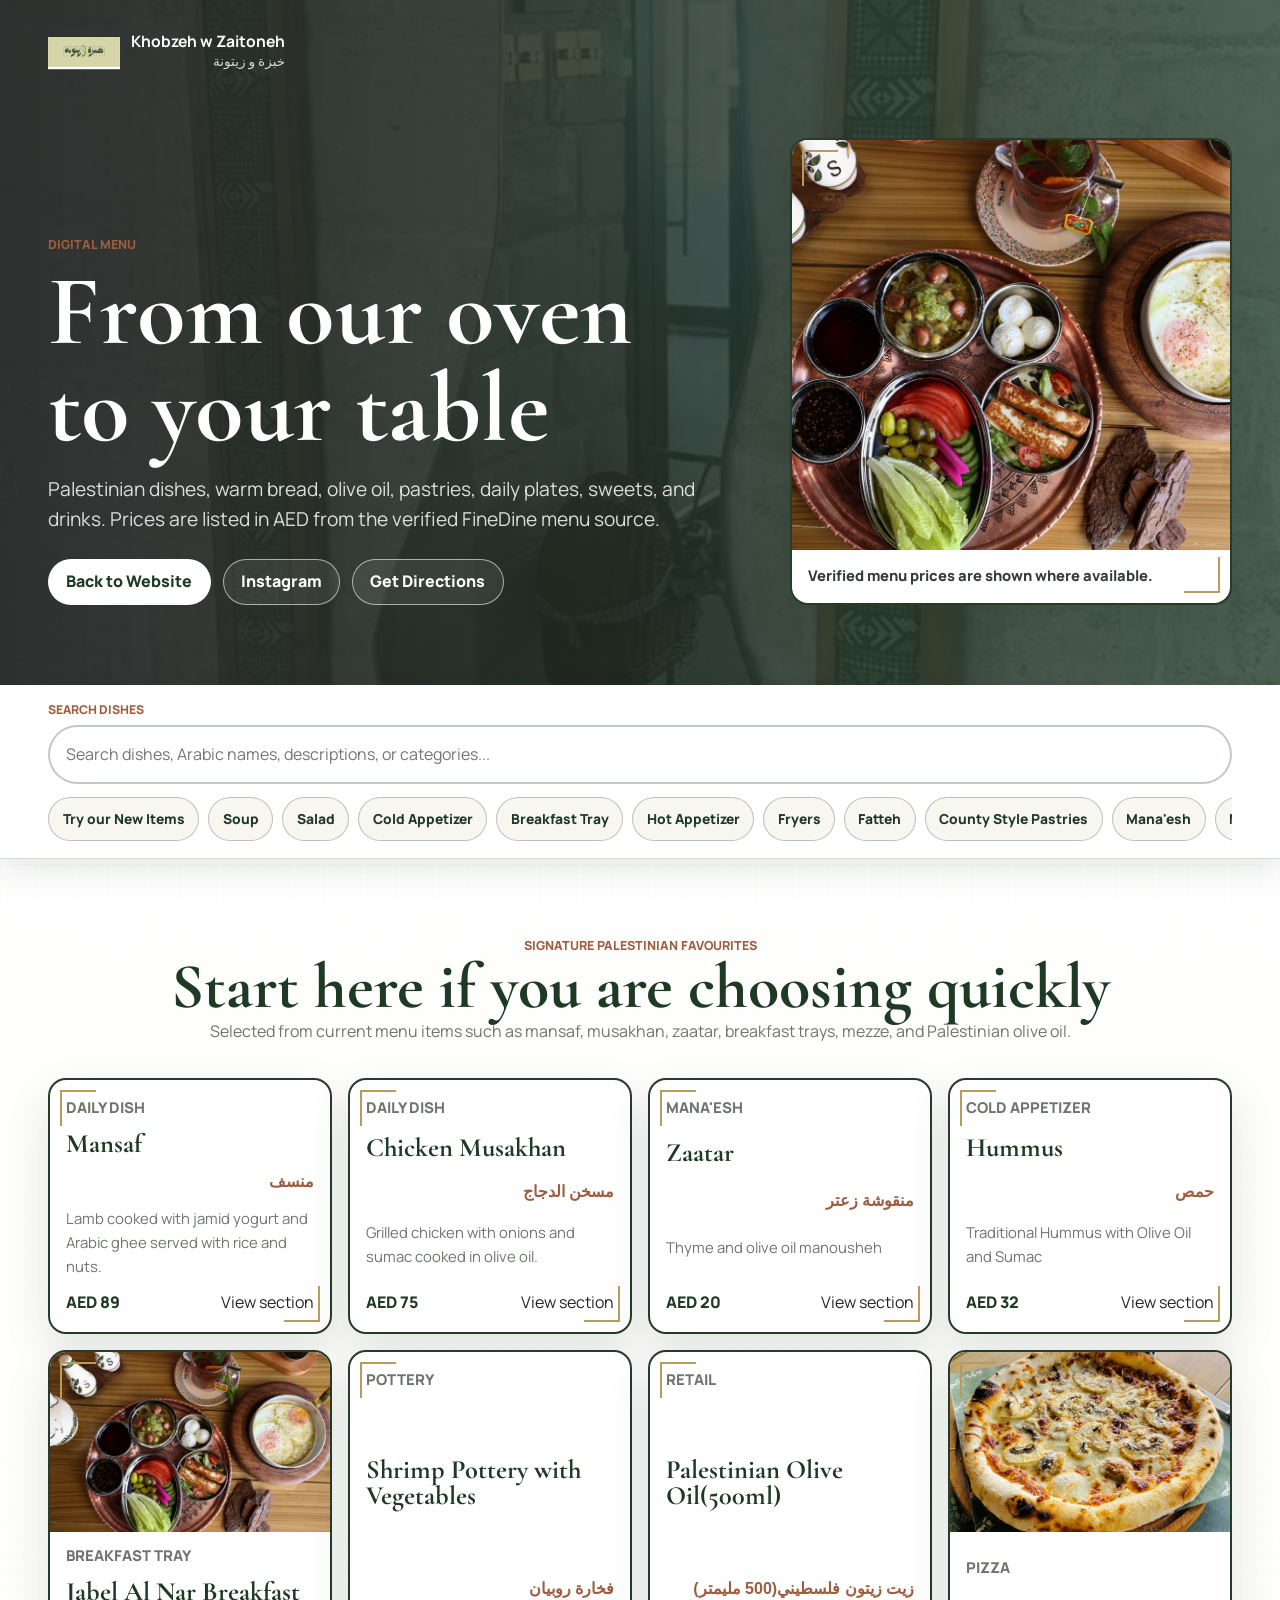
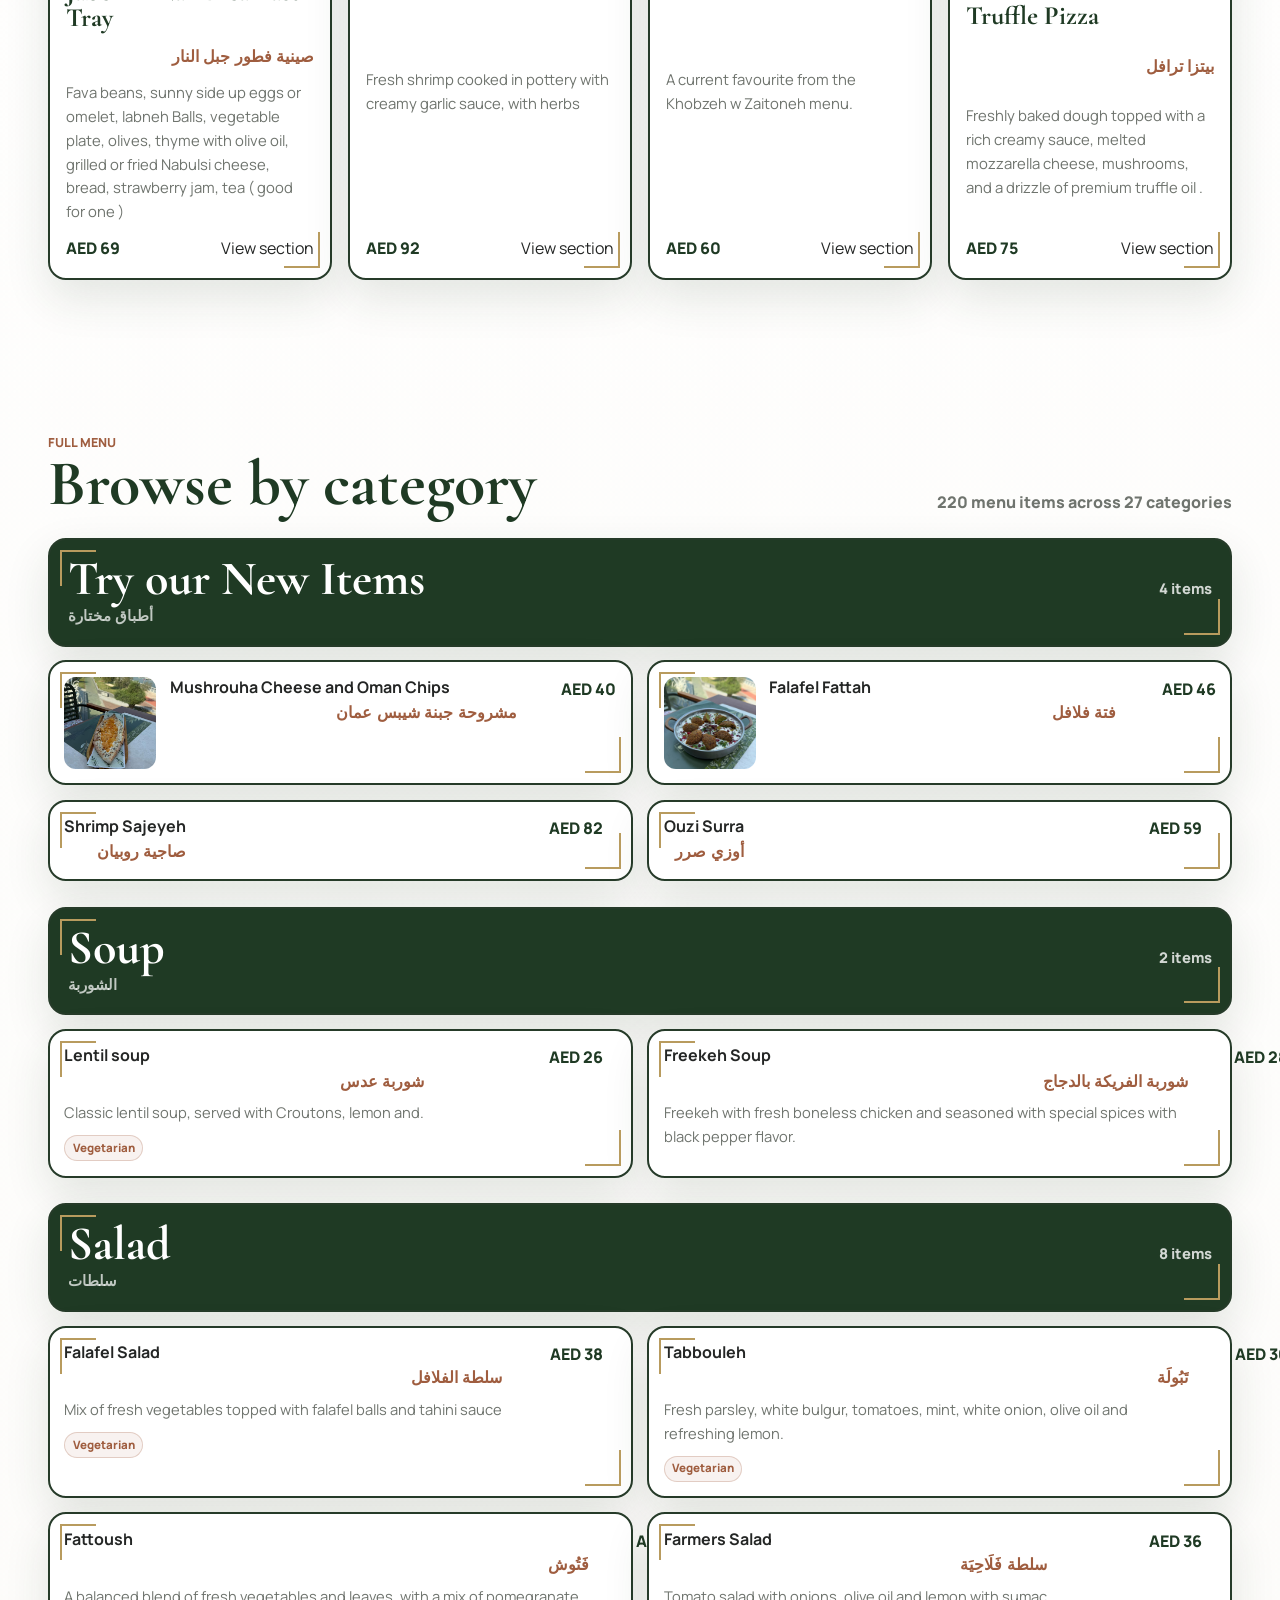
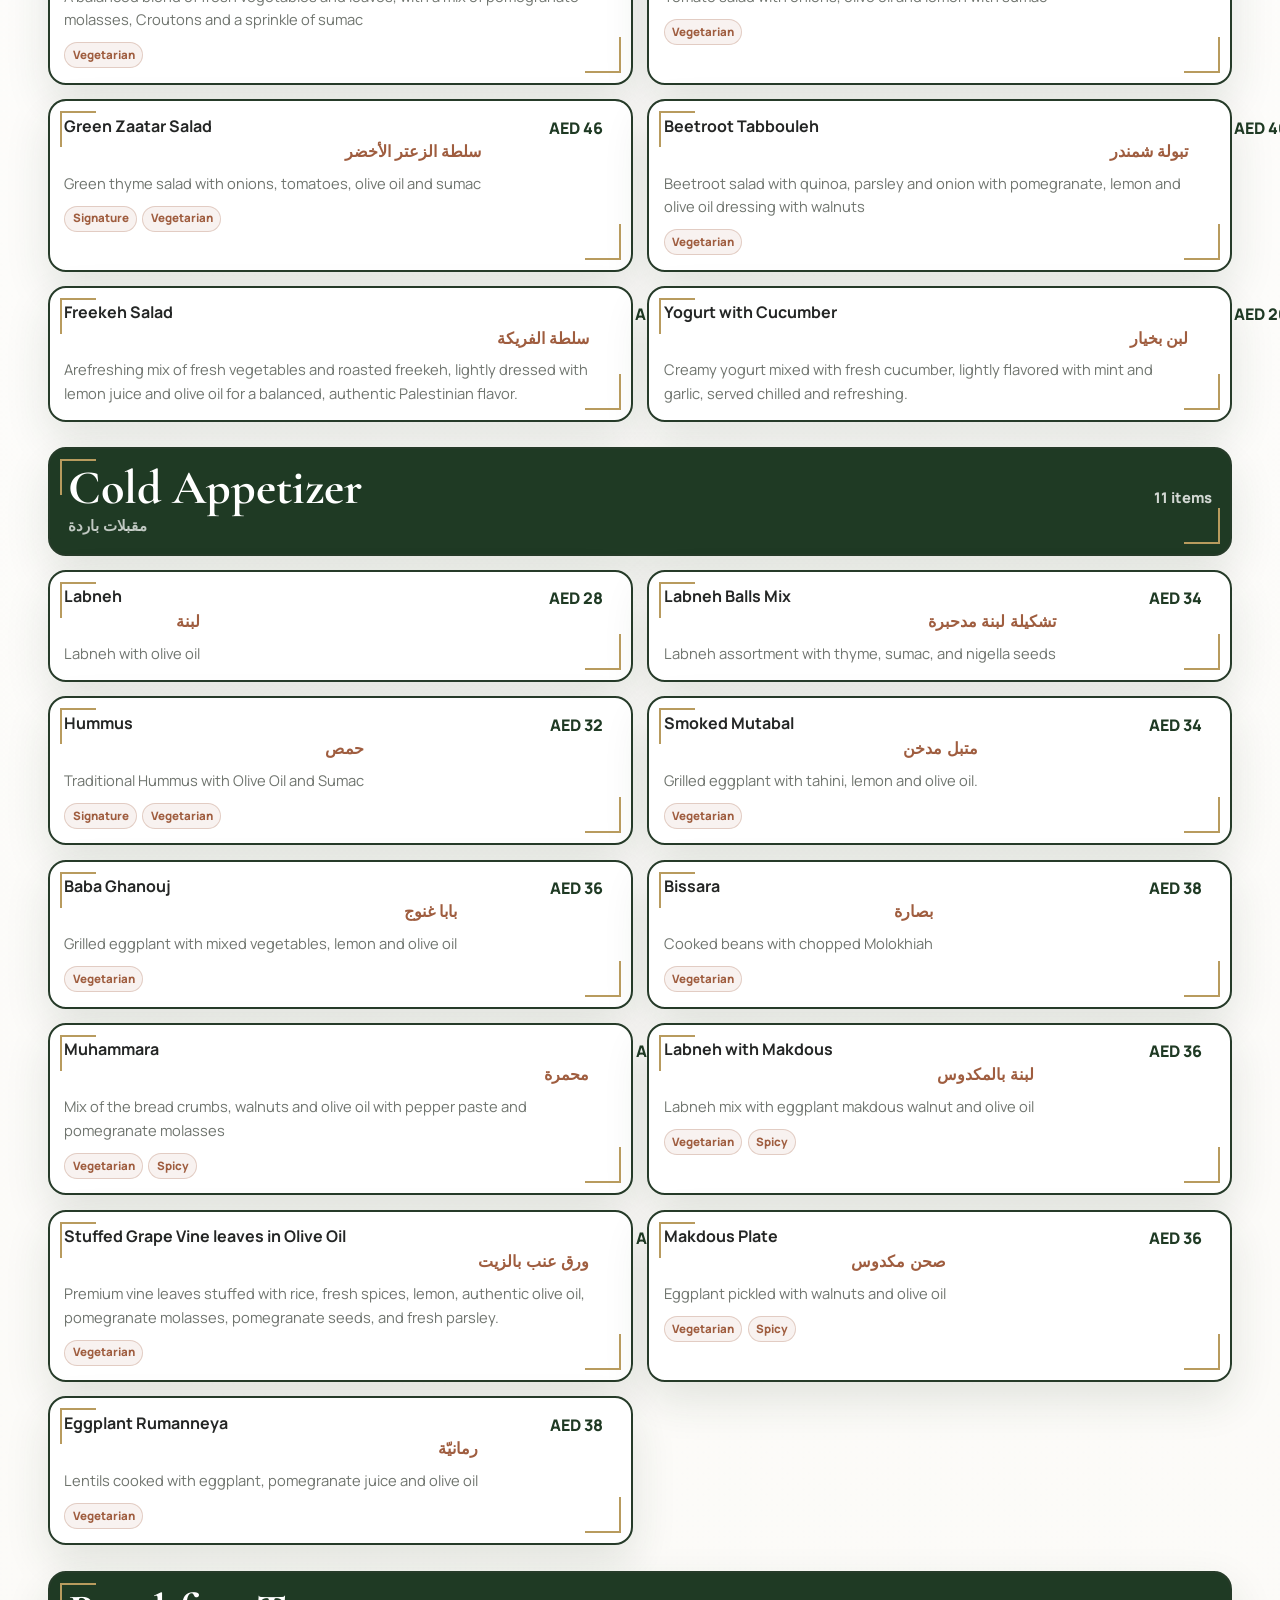
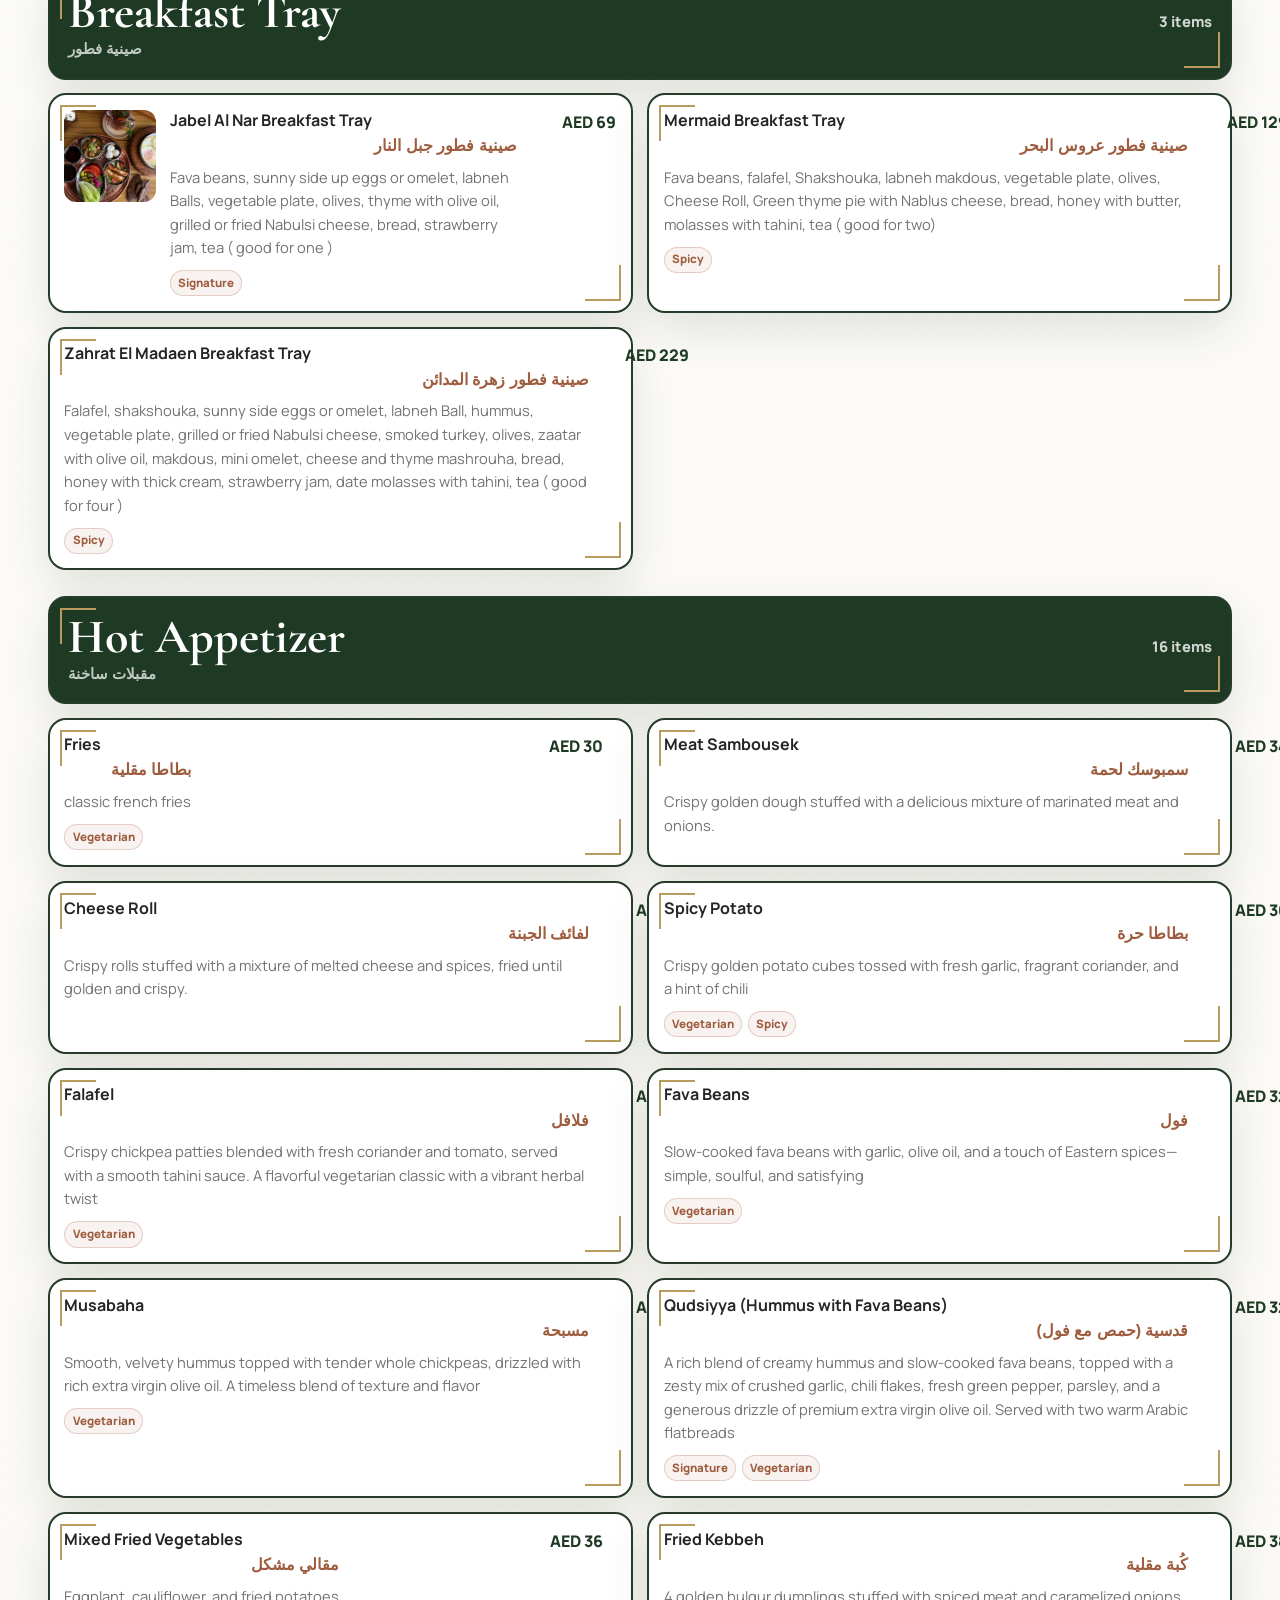
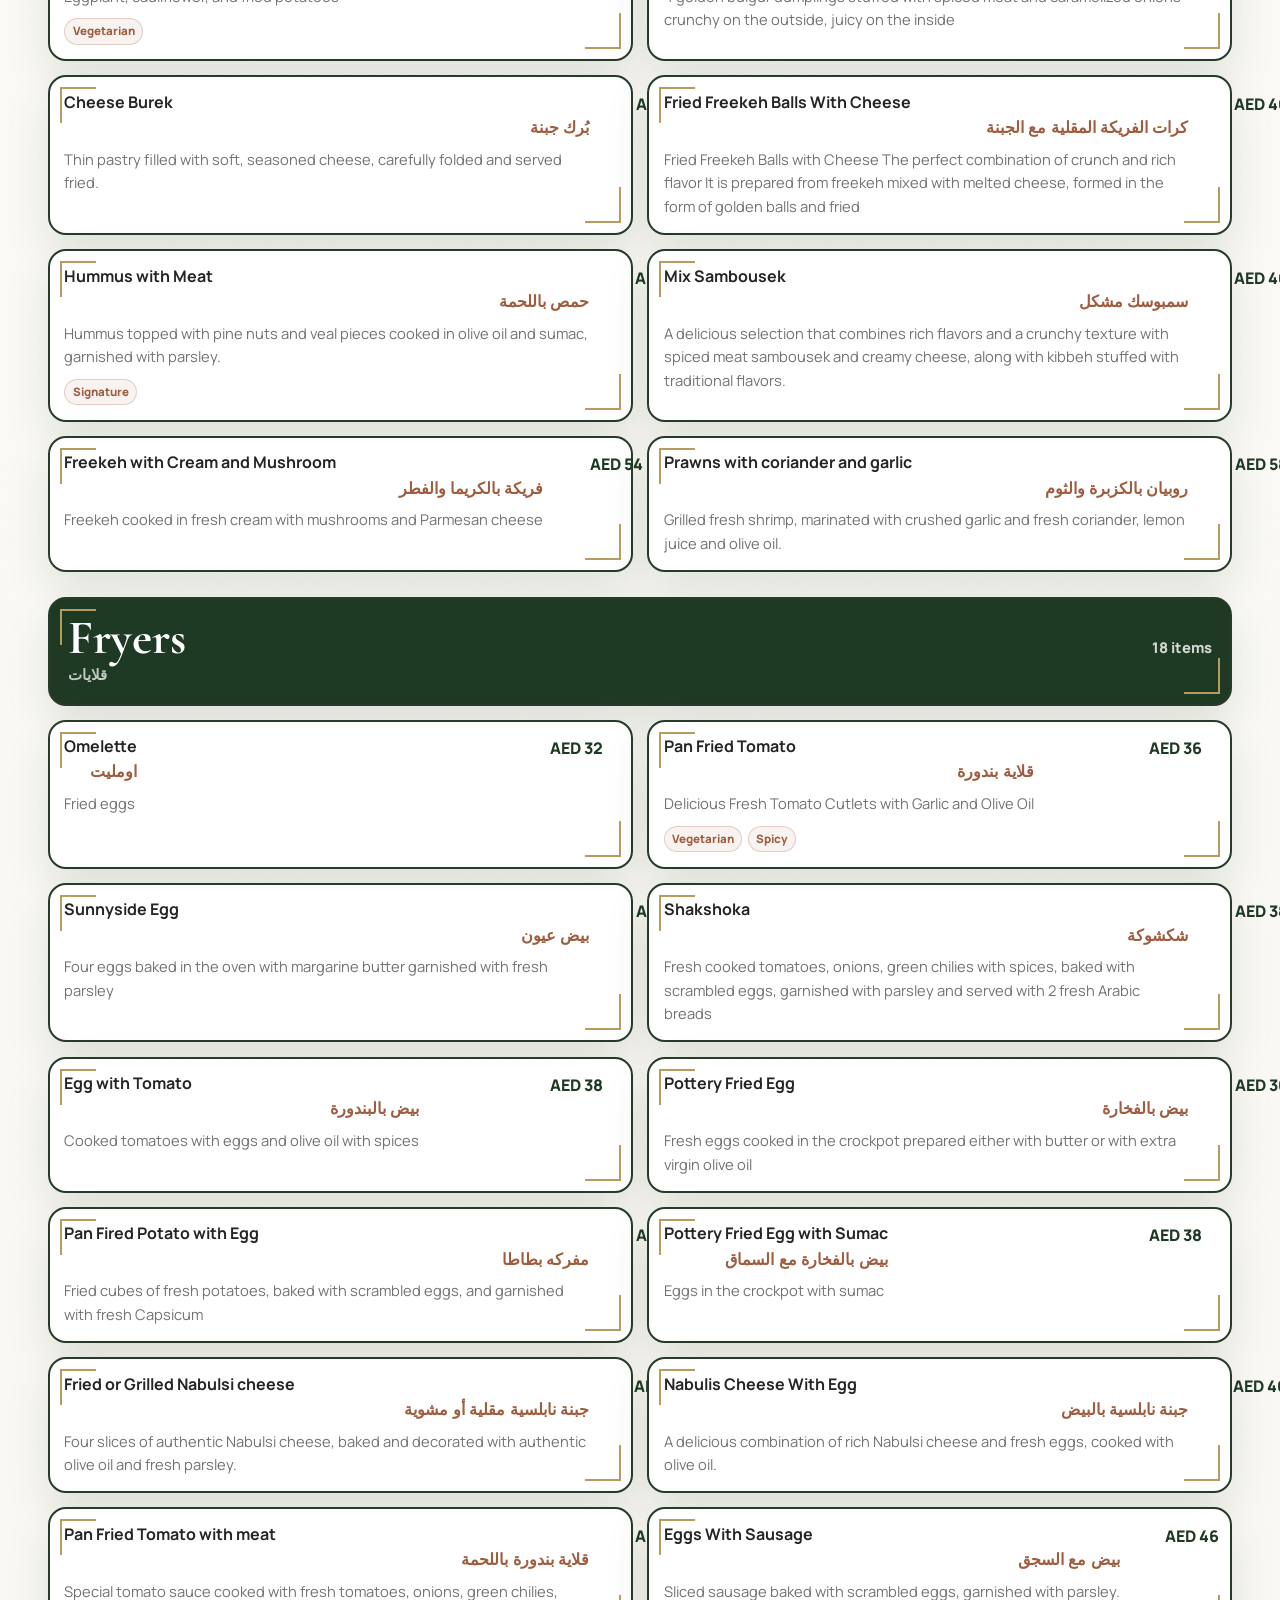
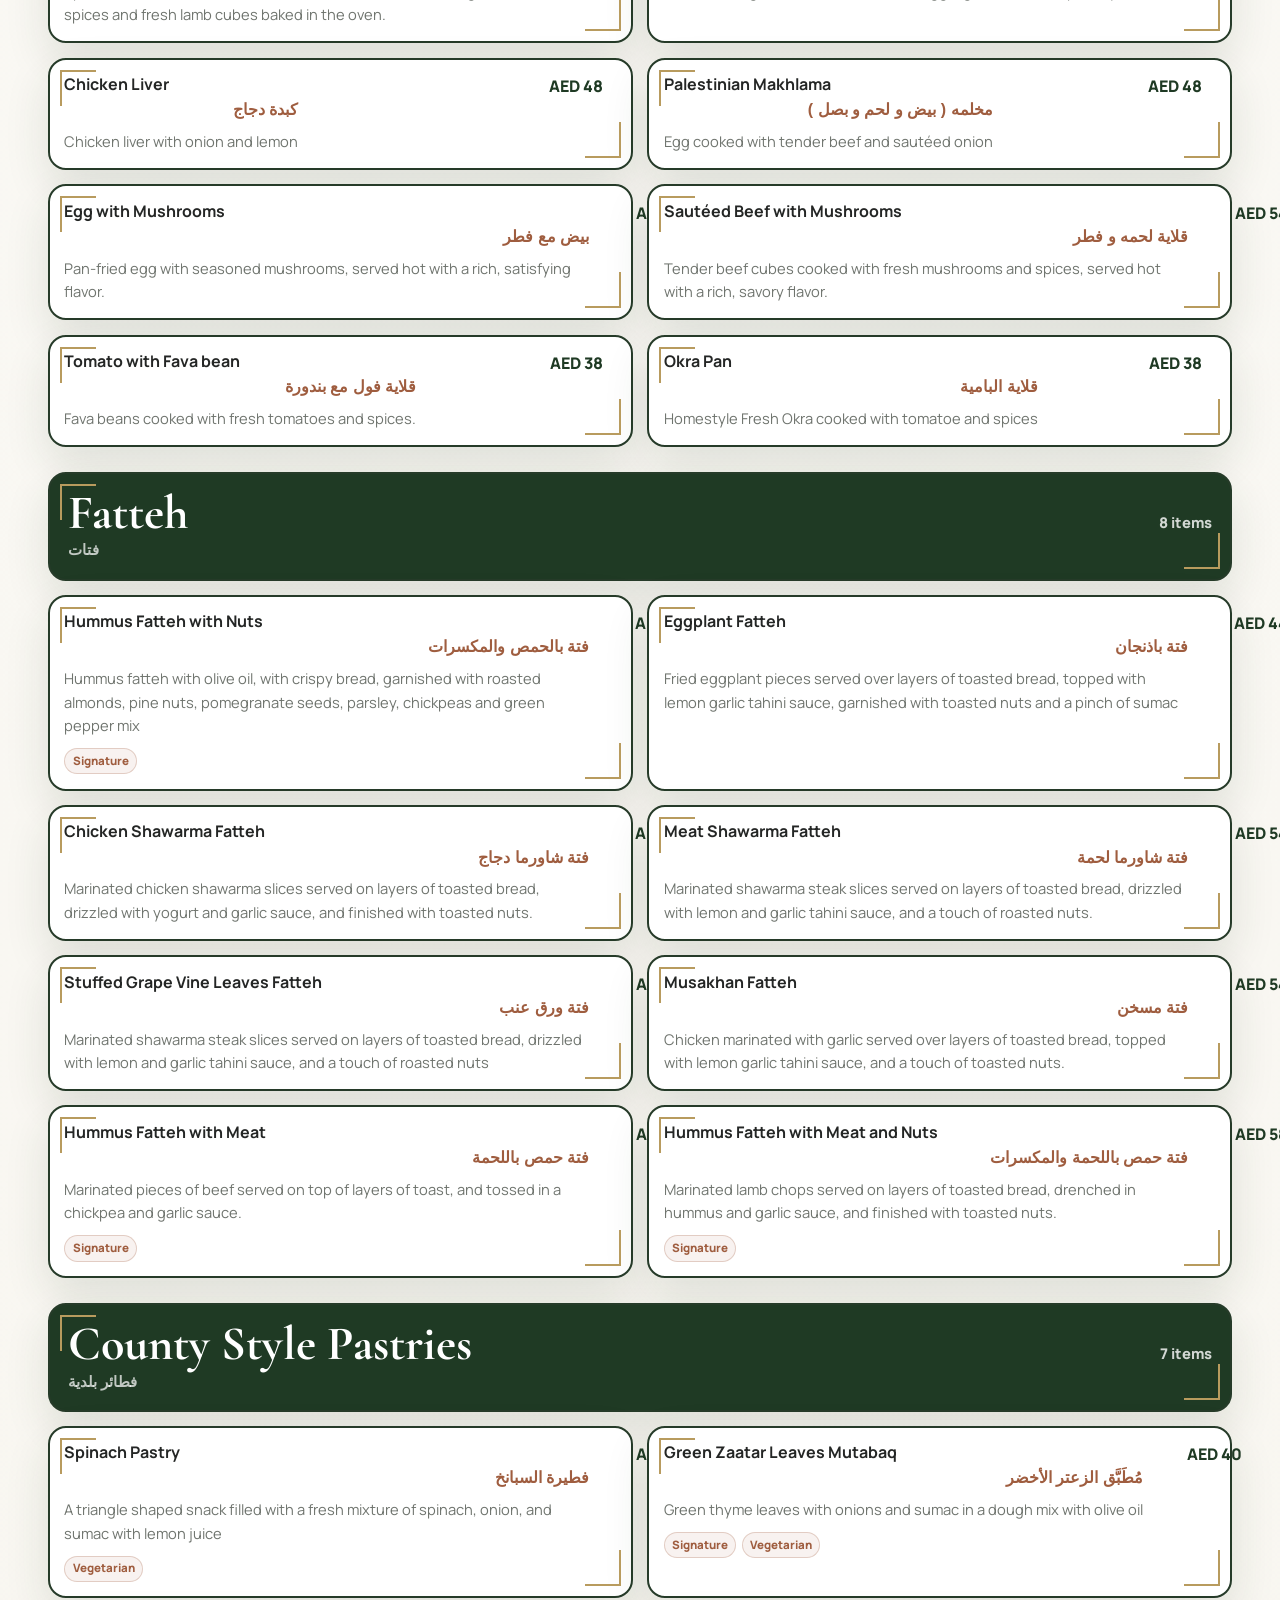
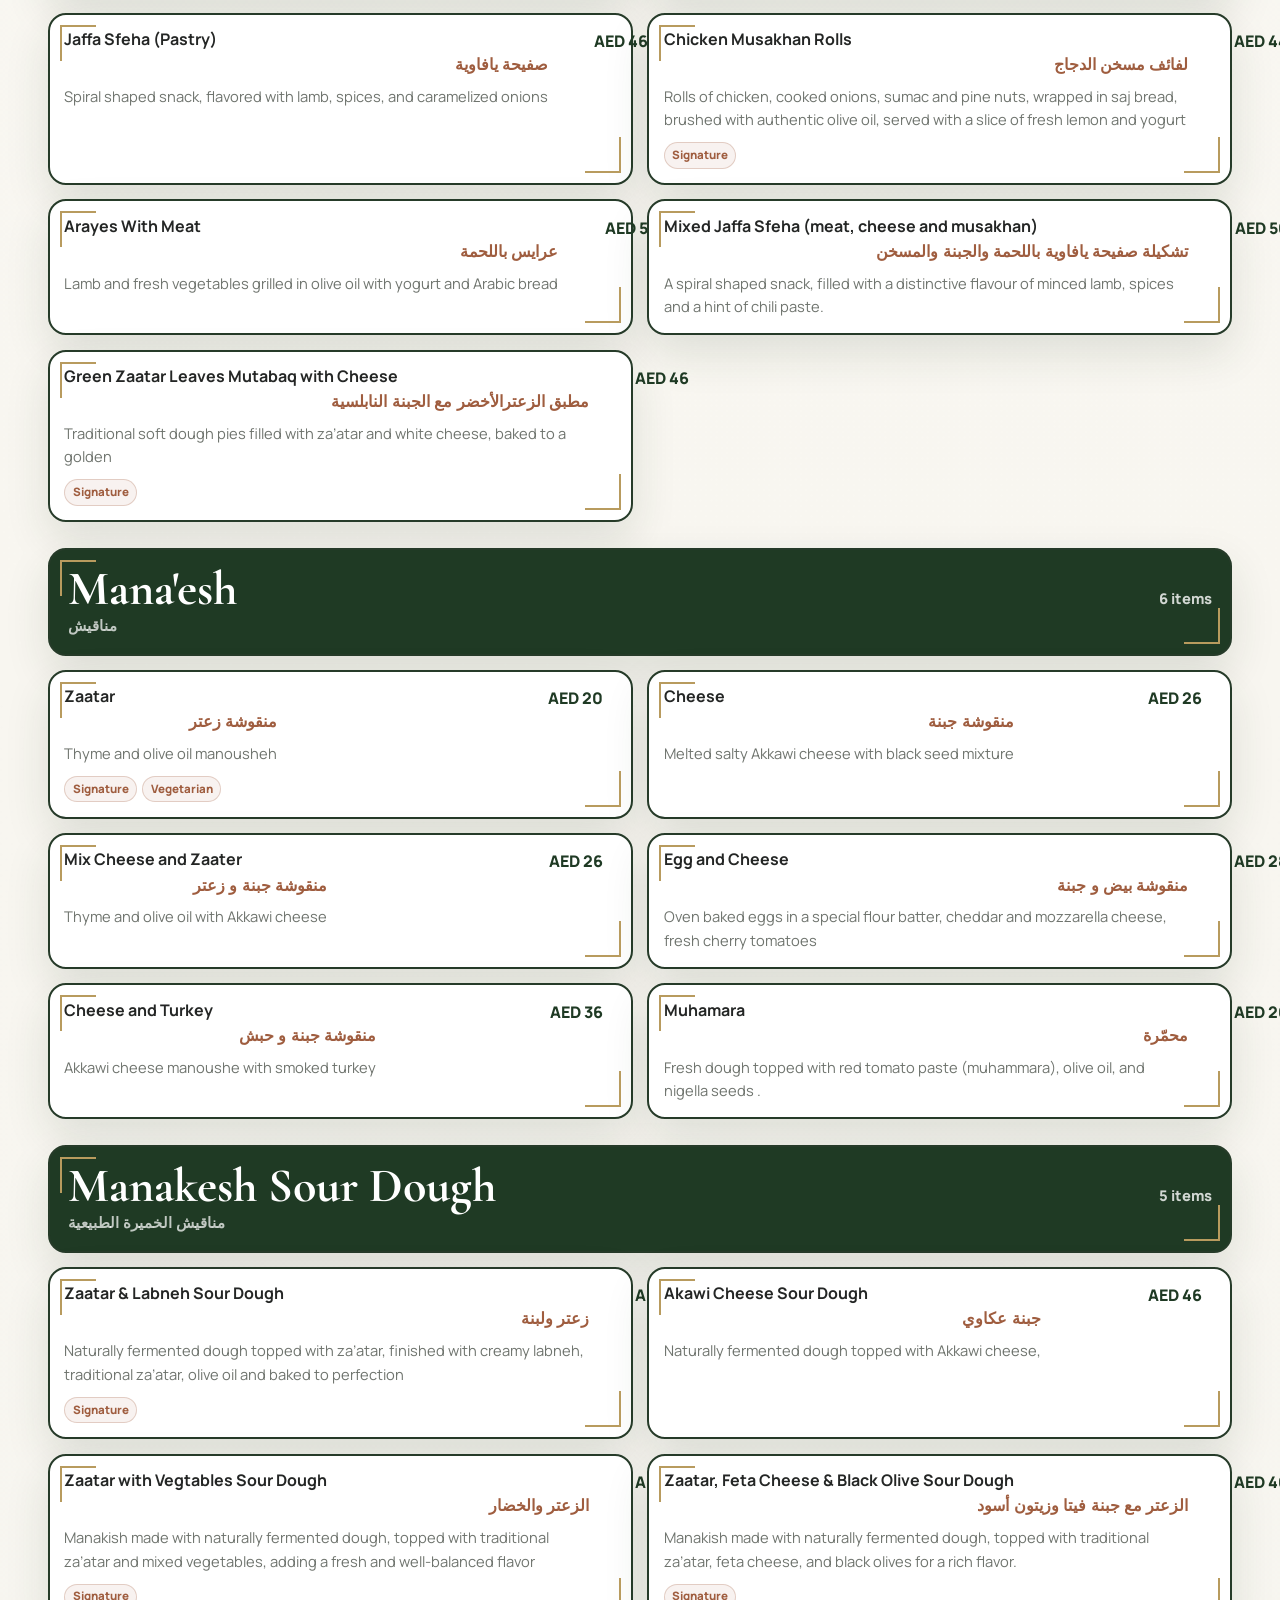
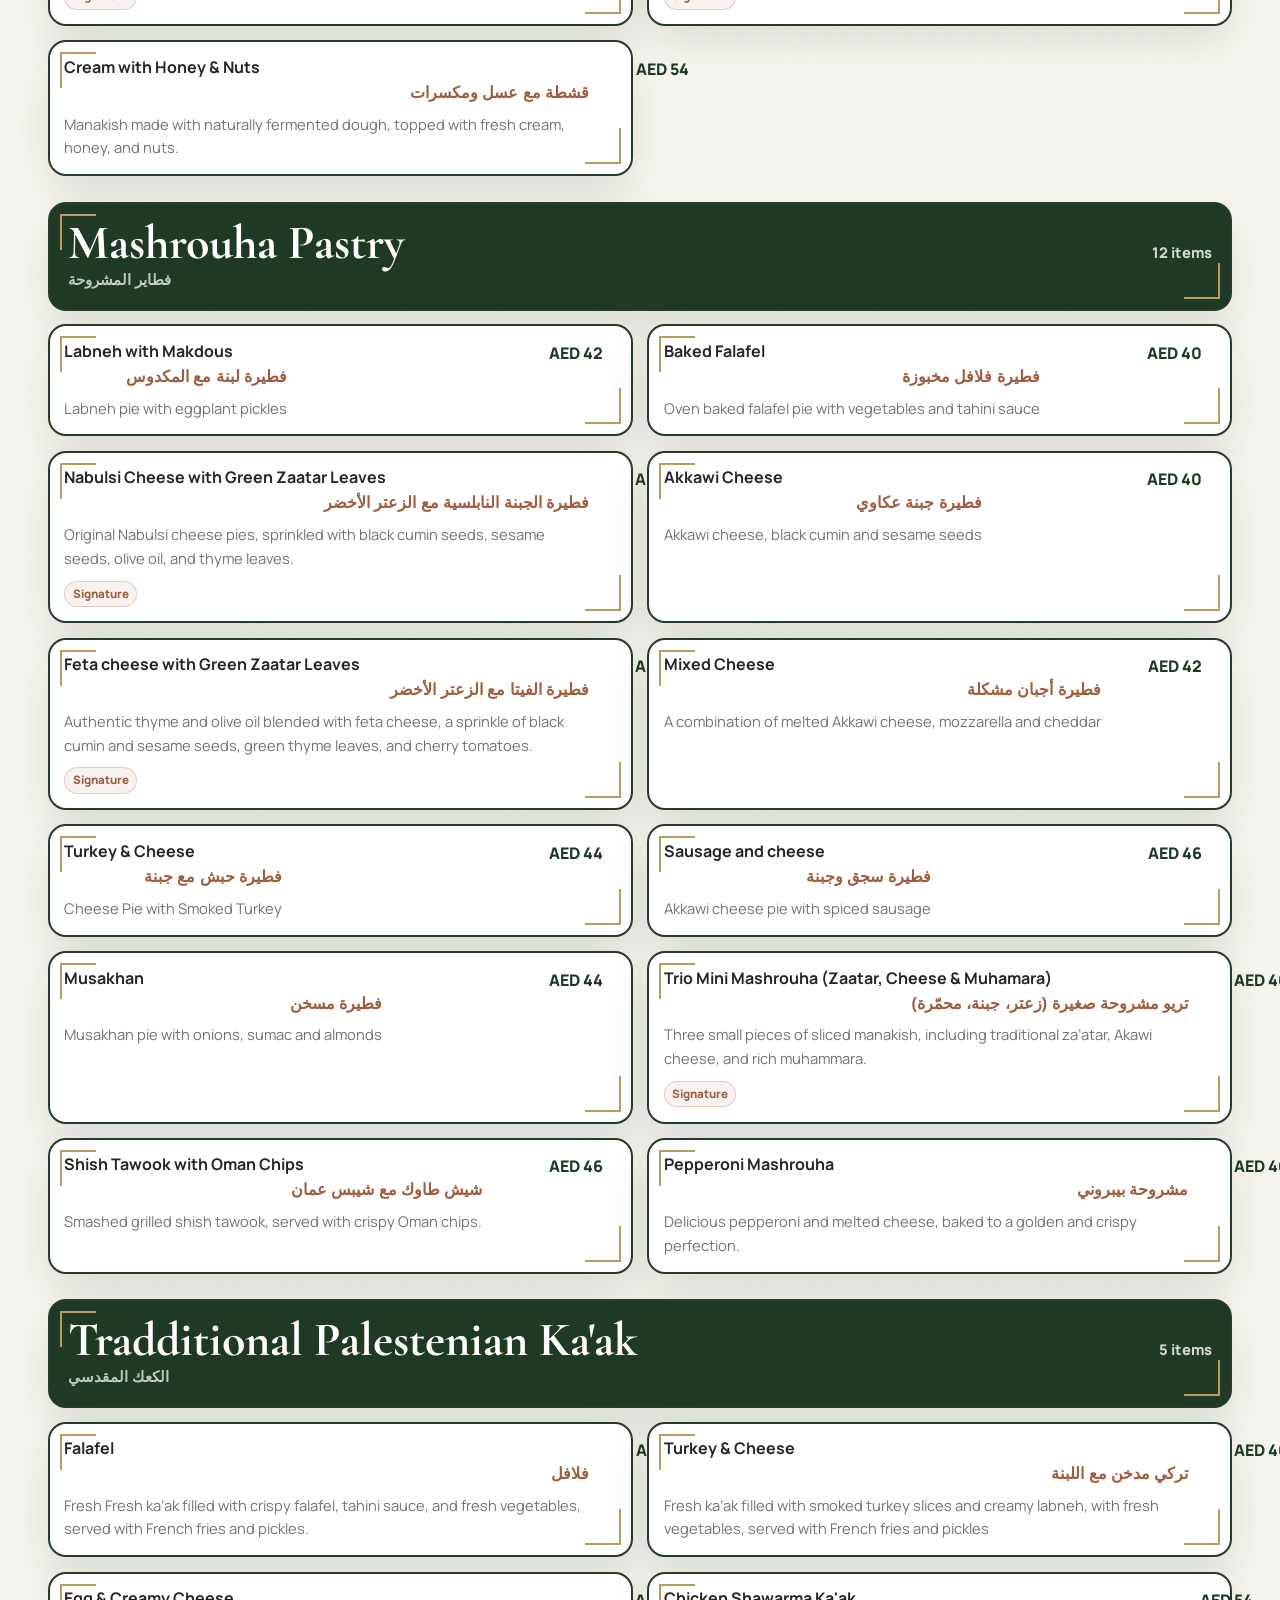
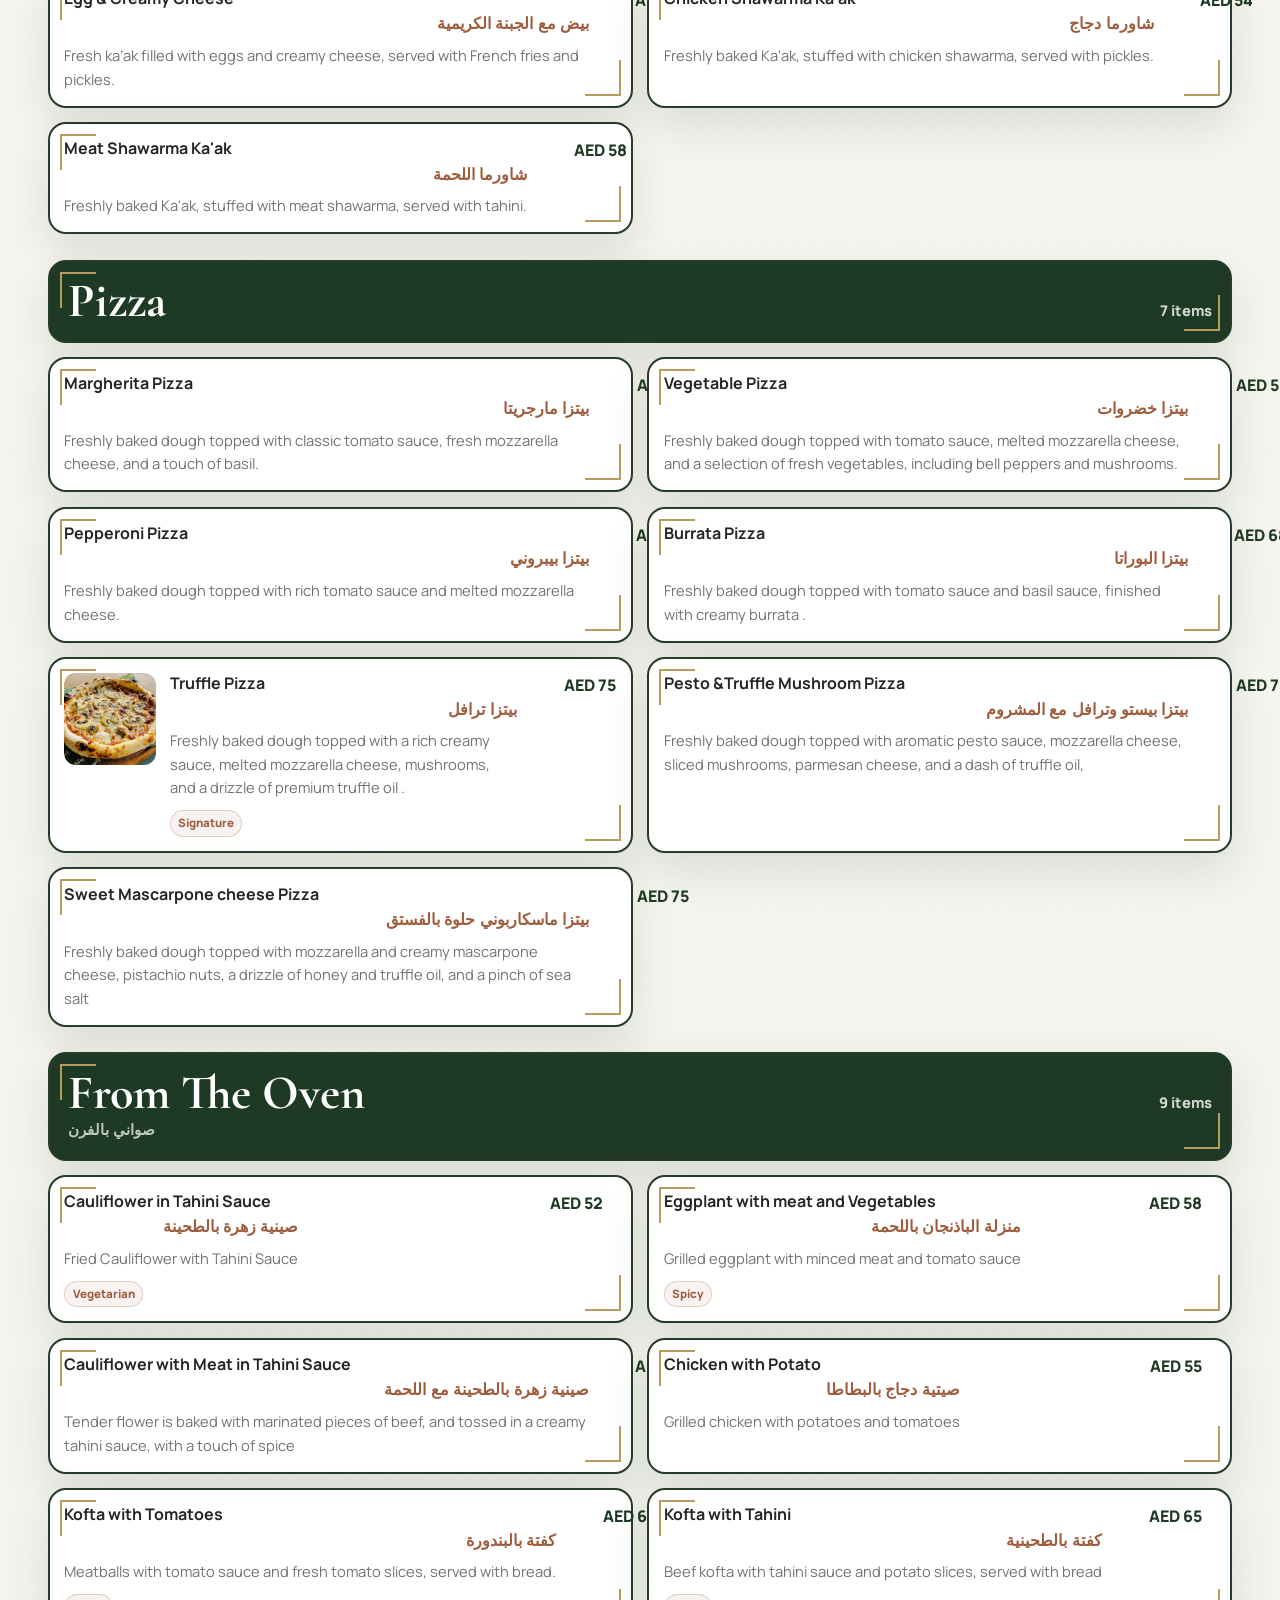
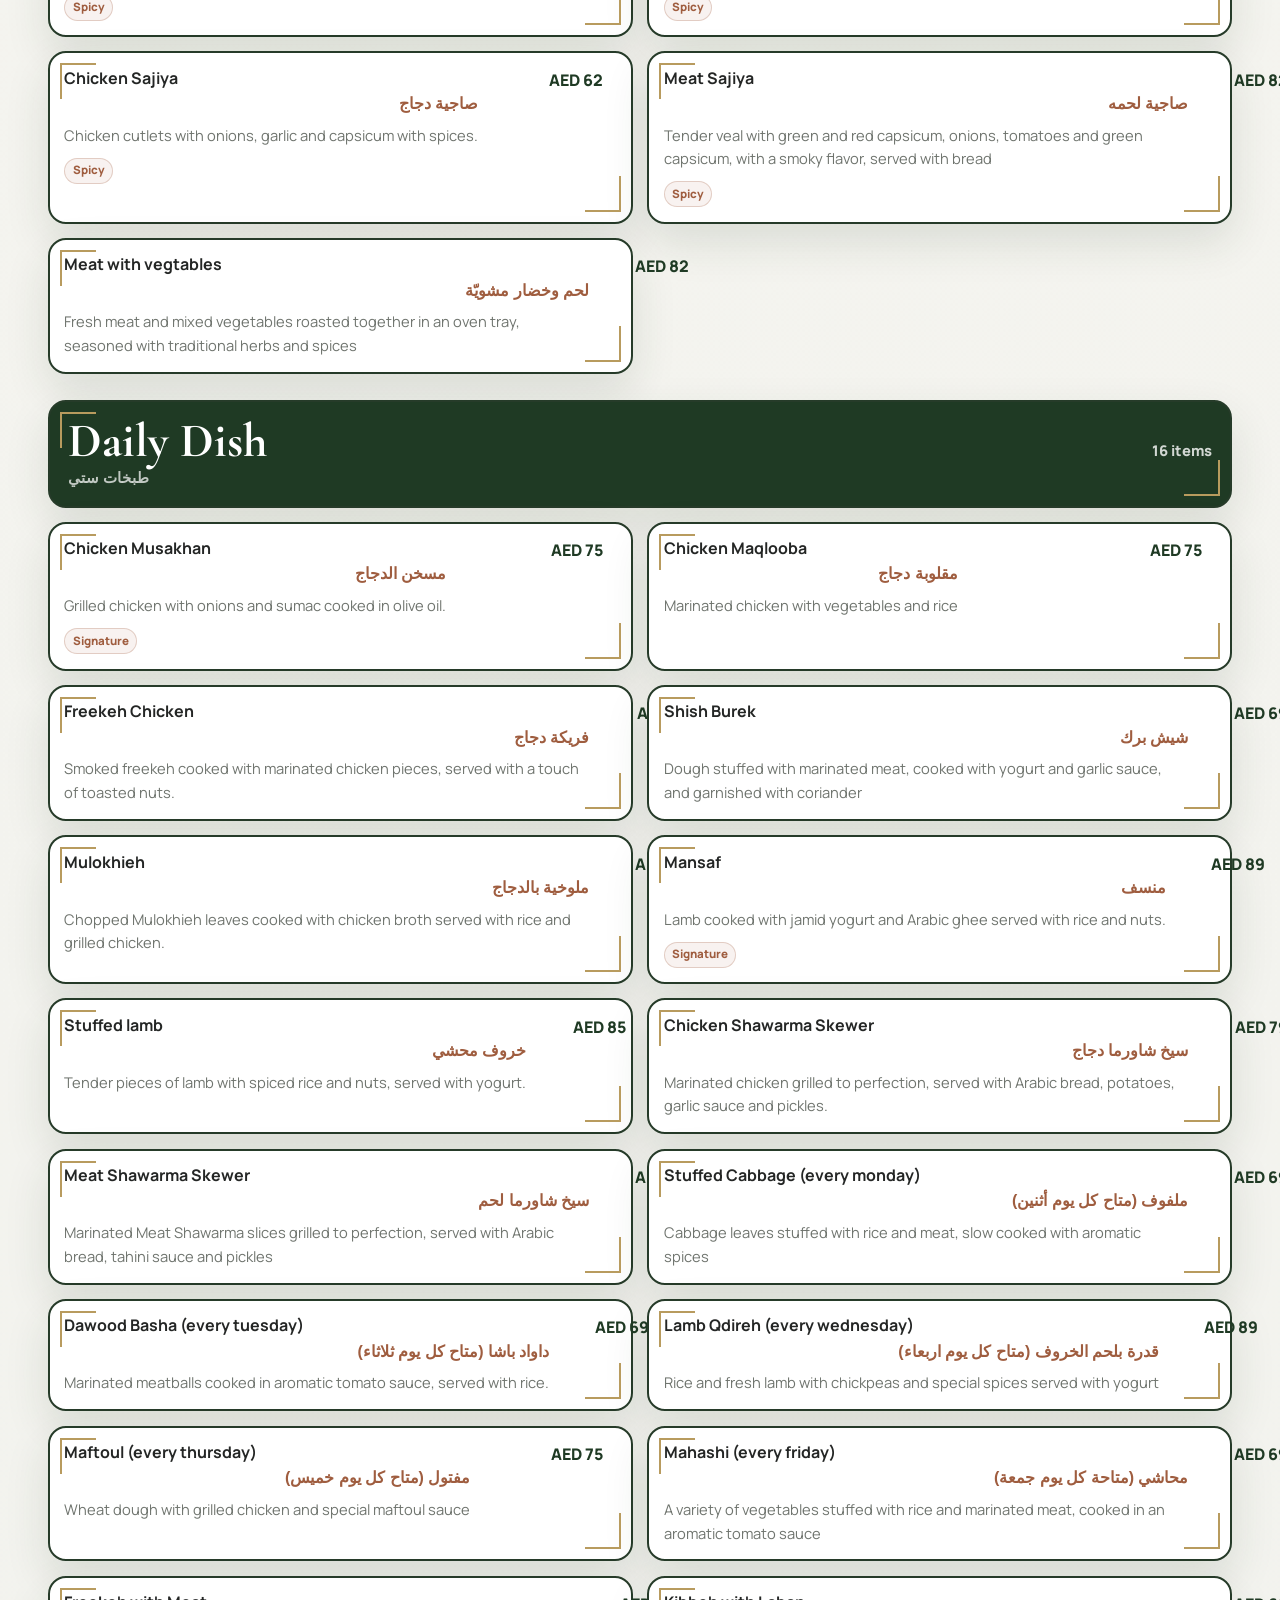
==== commit 8dec9cfa: "test2" ====
--- a/menu.html
+++ b/menu.html
@@ -11,13 +11,14 @@
     <meta property="og:title" content="Menu | Khobzeh w Zaitoneh Abu Dhabi" />
     <meta property="og:description" content="A mobile-friendly digital menu for Khobzeh w Zaitoneh, Palestinian restaurant in Abu Dhabi." />
     <meta property="og:type" content="website" />
-    <meta property="og:image" content="assets/images/menu-background.jpg" />
+    <meta property="og:image" content="assets/video/hero-poster.jpg" />
     <link rel="preconnect" href="https://fonts.googleapis.com" />
     <link rel="preconnect" href="https://fonts.gstatic.com" crossorigin />
     <link
       href="https://fonts.googleapis.com/css2?family=Cormorant+Garamond:wght@500;600;700&amp;family=Manrope:wght@400;500;600;700&amp;display=swap"
       rel="stylesheet"
     />
+    <link rel="icon" href="assets/images/logo-cropped.jpg" />
     <link rel="stylesheet" href="styles.css" />
     <script type="application/ld+json">
       {
@@ -43,23 +44,31 @@
       <div class="menu-header-bg" aria-hidden="true"></div>
       <div class="menu-header-inner">
         <a class="brand-lockup menu-brand" href="index.html" aria-label="Back to Khobzeh w Zaitoneh website">
-          <img src="assets/images/logo.jpg" alt="Khobzeh w Zaitoneh Arabic logo" />
+          <img class="brand-logo" src="assets/images/logo-cropped.jpg" alt="Khobzeh w Zaitoneh Arabic logo" />
           <span>
             <strong>Khobzeh w Zaitoneh</strong>
             <small lang="ar" dir="rtl">خبزة و زيتونة</small>
           </span>
         </a>
-        <div class="menu-title-block">
-          <p class="eyebrow">Digital Menu</p>
-          <h1>From our oven to your table</h1>
-          <p>
-            Palestinian dishes, warm bread, olive oil, pastries, daily plates, sweets, and drinks. Prices are listed in AED from the verified FineDine menu source.
-          </p>
-        </div>
-        <div class="menu-header-actions">
-          <a class="btn btn-light" href="index.html">Back to Website</a>
-          <a class="btn btn-outline-light" href="https://www.instagram.com/khobzehwzaitoneh/" target="_blank" rel="noopener">Instagram</a>
-          <a class="btn btn-outline-light" href="https://maps.app.goo.gl/xRNT1w5RNDVHsaGbA" target="_blank" rel="noopener">Get Directions</a>
+
+        <div class="menu-title-grid">
+          <div class="menu-title-block">
+            <p class="eyebrow">Digital Menu</p>
+            <h1>From our oven to your table</h1>
+            <p>
+              Palestinian dishes, warm bread, olive oil, pastries, daily plates, sweets, and drinks. Prices are listed in AED from the verified FineDine menu source.
+            </p>
+            <div class="menu-header-actions">
+              <a class="btn btn-light" href="index.html">Back to Website</a>
+              <a class="btn btn-outline-light" href="https://www.instagram.com/khobzehwzaitoneh/" target="_blank" rel="noopener">Instagram</a>
+              <a class="btn btn-outline-light" href="https://maps.app.goo.gl/xRNT1w5RNDVHsaGbA" target="_blank" rel="noopener">Get Directions</a>
+            </div>
+          </div>
+
+          <figure class="menu-hero-card arabic-frame">
+            <img src="assets/dishes/breakfast-tray.jpg" alt="Palestinian breakfast tray from the current menu" />
+            <figcaption>Verified menu prices are shown where available.</figcaption>
+          </figure>
         </div>
       </div>
     </header>
@@ -74,7 +83,7 @@
       </section>
 
       <section class="signature-section" aria-labelledby="signatureTitle">
-        <div class="section-intro section-intro-wide">
+        <div class="section-heading">
           <p class="eyebrow">Signature Palestinian Favourites</p>
           <h2 id="signatureTitle">Start here if you are choosing quickly</h2>
           <p>Selected from current menu items such as mansaf, musakhan, zaatar, breakfast trays, mezze, and Palestinian olive oil.</p>
@@ -91,9 +100,9 @@
           <p id="menuCount" aria-live="polite"></p>
         </div>
         <div id="menuSections" class="menu-sections"></div>
-        <p class="no-results" id="noResults" hidden>No menu items match your search.</p>
+        <p class="no-results arabic-frame" id="noResults" hidden>No menu items match your search.</p>
         <noscript>
-          <p class="no-results">JavaScript is required to display the full static menu dataset on this page.</p>
+          <p class="no-results arabic-frame">JavaScript is required to display the full static menu dataset on this page.</p>
         </noscript>
       </section>
     </main>
--- a/styles.css
+++ b/styles.css
@@ -1,20 +1,23 @@
 :root {
-  --cream: #f7efe2;
-  --warm-white: #fffaf2;
-  --olive: #556b2f;
-  --deep-olive: #2f3d1f;
-  --terracotta: #b7653b;
-  --clay: #8f4f2f;
-  --date-brown: #5a3324;
-  --gold: #c9a15b;
-  --muted-green: #87986a;
-  --ink: #241b16;
-  --soft-ink: #5d4a3f;
-  --line: rgba(90, 51, 36, 0.18);
-  --paper: rgba(255, 250, 242, 0.86);
-  --shadow: 0 18px 55px rgba(47, 61, 31, 0.16);
-  --radius: 8px;
-  --header-height: 84px;
+  --white: #ffffff;
+  --warm-white: #f8f6f0;
+  --soft-cream: #eee7da;
+  --deep-green: #1f3a24;
+  --olive-green: #4e6b3c;
+  --sage-green: #8a9b73;
+  --mint-grey: #d8dfd0;
+  --charcoal: #242625;
+  --soft-charcoal: #383c39;
+  --stone-grey: #6f746e;
+  --light-grey: #ecefec;
+  --arabic-frame: #263b29;
+  --gold-muted: #b89b5e;
+  --terracotta-muted: #9f5d3f;
+  --shadow-soft: 0 18px 45px rgba(31, 58, 36, 0.12);
+  --shadow-hover: 0 24px 60px rgba(31, 58, 36, 0.22);
+  --line: rgba(38, 59, 41, 0.18);
+  --header-height: 78px;
+  --radius: 18px;
   color-scheme: light;
 }
 
@@ -30,9 +33,9 @@
   margin: 0;
   overflow-x: clip;
   background:
-    radial-gradient(circle at top left, rgba(201, 161, 91, 0.18), transparent 32rem),
-    linear-gradient(180deg, var(--cream), #f3e3cf 100%);
-  color: var(--ink);
+    radial-gradient(circle at top left, rgba(138, 155, 115, 0.28), transparent 32rem),
+    linear-gradient(180deg, var(--white), var(--warm-white) 55%, var(--soft-cream));
+  color: var(--charcoal);
   font-family: Manrope, system-ui, -apple-system, BlinkMacSystemFont, "Segoe UI", Tahoma, Arial, "Noto Sans Arabic", sans-serif;
   font-size: 16px;
   line-height: 1.6;
@@ -43,16 +46,17 @@
   content: "";
   position: fixed;
   inset: 0;
+  z-index: -1;
   pointer-events: none;
-  z-index: -1;
-  opacity: 0.34;
+  opacity: 0.28;
   background-image:
-    linear-gradient(rgba(90, 51, 36, 0.055) 1px, transparent 1px),
-    linear-gradient(90deg, rgba(90, 51, 36, 0.04) 1px, transparent 1px);
-  background-size: 34px 34px;
-}
-
-img {
+    linear-gradient(rgba(31, 58, 36, 0.045) 1px, transparent 1px),
+    linear-gradient(90deg, rgba(31, 58, 36, 0.04) 1px, transparent 1px);
+  background-size: 36px 36px;
+}
+
+img,
+video {
   display: block;
   max-width: 100%;
 }
@@ -63,7 +67,7 @@
 }
 
 a:hover {
-  color: var(--terracotta);
+  color: var(--olive-green);
 }
 
 button,
@@ -72,8 +76,8 @@
 }
 
 :focus-visible {
-  outline: 3px solid rgba(183, 101, 59, 0.78);
-  outline-offset: 3px;
+  outline: 3px solid rgba(184, 155, 94, 0.85);
+  outline-offset: 4px;
 }
 
 .skip-link {
@@ -82,10 +86,10 @@
   top: 1rem;
   z-index: 1000;
   transform: translateY(-160%);
-  border-radius: 6px;
-  background: var(--deep-olive);
-  color: var(--warm-white);
-  padding: 0.65rem 0.85rem;
+  border-radius: 999px;
+  background: var(--deep-green);
+  color: var(--white);
+  padding: 0.65rem 0.9rem;
 }
 
 .skip-link:focus {
@@ -109,63 +113,83 @@
   font-weight: 700;
   line-height: 0.98;
   letter-spacing: 0;
-  color: var(--deep-olive);
+  color: var(--deep-green);
 }
 
 p {
   margin: 0;
 }
 
-.eyebrow {
-  color: var(--terracotta);
+.section {
+  padding: clamp(4.5rem, 7vw, 6rem) clamp(1rem, 4vw, 4rem);
+}
+
+.section-heading {
+  max-width: 980px;
+  margin: 0 auto 2.1rem;
+  text-align: center;
+}
+
+.section-heading h2,
+.story-copy h2,
+.menu-title-block h1,
+.menu-count-row h2 {
+  font-size: clamp(2.35rem, 5vw, 4.6rem);
+}
+
+.section-heading p:not(.eyebrow),
+.story-copy p,
+.menu-title-block p:not(.eyebrow) {
+  color: var(--stone-grey);
+}
+
+.split-heading {
+  display: grid;
+  grid-template-columns: minmax(0, 1fr) minmax(280px, 0.56fr);
+  gap: clamp(1.2rem, 4vw, 3rem);
+  max-width: 1320px;
+  text-align: left;
+  align-items: end;
+}
+
+.eyebrow,
+.tag {
+  color: var(--terracotta-muted);
   font-size: 0.78rem;
-  font-weight: 800;
+  font-weight: 900;
   letter-spacing: 0;
   text-transform: uppercase;
 }
 
-.section {
-  padding: clamp(4rem, 8vw, 7rem) clamp(1rem, 4vw, 4rem);
-}
-
-.section-intro {
-  max-width: 720px;
-  margin: 0 auto 2rem;
-  text-align: center;
-}
-
-.section-intro h2,
-.menu-title-block h1,
-.menu-count-row h2 {
-  font-size: clamp(2.4rem, 6vw, 4.6rem);
-}
-
-.section-intro p:not(.eyebrow),
-.section-intro-wide p:not(.eyebrow) {
-  margin-top: 1rem;
-  color: var(--soft-ink);
-}
-
-.section-intro-wide {
-  max-width: 860px;
-}
-
-.hero-content,
-.menu-title-block,
-.section-intro,
-.section-intro-wide,
-.menu-item-card,
-.signature-card {
-  min-width: 0;
-}
-
-.hero-copy,
-.menu-title-block p,
-.section-intro p,
-.section-intro-wide p,
-.menu-item-card p,
-.signature-card p {
-  overflow-wrap: anywhere;
+.arabic-frame {
+  position: relative;
+  border: 2px solid var(--arabic-frame);
+  border-radius: var(--radius);
+  box-shadow: var(--shadow-soft);
+}
+
+.arabic-frame::before,
+.arabic-frame::after {
+  content: "";
+  position: absolute;
+  z-index: 2;
+  width: 34px;
+  height: 34px;
+  border-color: var(--gold-muted);
+  border-style: solid;
+  pointer-events: none;
+}
+
+.arabic-frame::before {
+  top: 10px;
+  left: 10px;
+  border-width: 2px 0 0 2px;
+}
+
+.arabic-frame::after {
+  right: 10px;
+  bottom: 10px;
+  border-width: 0 2px 2px 0;
 }
 
 .btn {
@@ -175,61 +199,62 @@
   justify-content: center;
   gap: 0.45rem;
   border: 1px solid transparent;
-  border-radius: 6px;
-  padding: 0.76rem 1rem;
-  font-weight: 800;
+  border-radius: 999px;
+  padding: 0.76rem 1.08rem;
+  font-weight: 900;
   line-height: 1.1;
-  transition: transform 180ms ease, background 180ms ease, border-color 180ms ease, color 180ms ease;
-}
-
-.btn:hover {
-  transform: translateY(-1px);
+  transition: transform 0.25s ease, box-shadow 0.25s ease, border-color 0.25s ease, background 0.25s ease, color 0.25s ease;
+}
+
+.btn:hover,
+.btn:focus-visible {
+  transform: translateY(-2px);
 }
 
 .btn-solid {
-  background: var(--deep-olive);
-  color: var(--warm-white);
-  box-shadow: 0 12px 24px rgba(47, 61, 31, 0.22);
+  background: var(--deep-green);
+  color: var(--white);
+  box-shadow: 0 12px 24px rgba(31, 58, 36, 0.2);
 }
 
 .btn-solid:hover {
-  background: var(--olive);
-  color: var(--warm-white);
+  background: var(--olive-green);
+  color: var(--white);
+}
+
+.btn-light {
+  background: var(--white);
+  color: var(--deep-green);
+}
+
+.btn-light:hover {
+  color: var(--terracotta-muted);
 }
 
 .btn-ghost {
-  border-color: rgba(47, 61, 31, 0.26);
-  color: var(--deep-olive);
-  background: rgba(255, 250, 242, 0.62);
+  border-color: rgba(31, 58, 36, 0.28);
+  background: rgba(255, 255, 255, 0.72);
+  color: var(--deep-green);
 }
 
 .btn-ghost:hover {
-  border-color: var(--terracotta);
-}
-
-.btn-light {
-  background: var(--warm-white);
-  color: var(--deep-olive);
-}
-
-.btn-light:hover {
-  color: var(--clay);
+  border-color: var(--gold-muted);
 }
 
 .btn-outline-light {
-  border-color: rgba(255, 250, 242, 0.55);
-  color: var(--warm-white);
-  background: rgba(255, 250, 242, 0.08);
+  border-color: rgba(255, 255, 255, 0.58);
+  background: rgba(255, 255, 255, 0.08);
+  color: var(--white);
 }
 
 .btn-outline-light:hover {
-  background: var(--warm-white);
-  color: var(--deep-olive);
+  background: var(--white);
+  color: var(--deep-green);
 }
 
 .btn-small {
   min-height: 40px;
-  padding: 0.62rem 0.82rem;
+  padding: 0.62rem 0.9rem;
   font-size: 0.9rem;
 }
 
@@ -244,32 +269,44 @@
   align-items: center;
   min-height: var(--header-height);
   gap: 1rem;
-  padding: 0.8rem clamp(1rem, 4vw, 3rem);
-  color: var(--warm-white);
-  transition: background 180ms ease, color 180ms ease, box-shadow 180ms ease;
-}
-
-.site-header.is-scrolled {
-  background: rgba(255, 250, 242, 0.94);
-  color: var(--ink);
-  box-shadow: 0 10px 30px rgba(47, 61, 31, 0.12);
-  backdrop-filter: blur(14px);
+  padding: 0.72rem clamp(1rem, 4vw, 3.2rem);
+  color: var(--white);
+  transition: background 0.25s ease, color 0.25s ease, box-shadow 0.25s ease;
+}
+
+.site-header.is-scrolled,
+.site-header.nav-open {
+  background: rgba(36, 38, 37, 0.92);
+  color: var(--white);
+  box-shadow: 0 14px 36px rgba(31, 58, 36, 0.2);
+  backdrop-filter: blur(16px);
 }
 
 .brand-lockup {
   display: inline-flex;
   align-items: center;
-  gap: 0.75rem;
+  gap: 0.7rem;
   min-width: 0;
 }
 
+.brand-logo,
 .brand-lockup img {
-  width: 74px;
+  width: 72px;
   height: 42px;
   object-fit: contain;
-  border-radius: 4px;
-  background: var(--warm-white);
-  padding: 0.2rem;
+  object-position: left center;
+  border: 0;
+  border-radius: 0;
+  background: transparent;
+  box-shadow: none;
+  padding: 0;
+  mix-blend-mode: screen;
+}
+
+.site-header.is-scrolled .brand-logo,
+.menu-brand .brand-logo {
+  mix-blend-mode: normal;
+  filter: drop-shadow(0 1px 0 rgba(255, 255, 255, 0.22));
 }
 
 .brand-lockup span {
@@ -284,8 +321,8 @@
 
 .brand-lockup small {
   color: currentColor;
-  font-size: 0.88rem;
-  opacity: 0.78;
+  font-size: 0.85rem;
+  opacity: 0.8;
 }
 
 .primary-nav {
@@ -293,8 +330,31 @@
   display: flex;
   align-items: center;
   gap: clamp(0.8rem, 2vw, 1.45rem);
-  font-size: 0.95rem;
-  font-weight: 800;
+  font-size: 0.94rem;
+  font-weight: 900;
+}
+
+.primary-nav a {
+  position: relative;
+  padding-bottom: 0.18rem;
+}
+
+.primary-nav a::after {
+  content: "";
+  position: absolute;
+  left: 0;
+  right: 0;
+  bottom: 0;
+  height: 2px;
+  transform: scaleX(0);
+  transform-origin: center;
+  background: var(--gold-muted);
+  transition: transform 0.25s ease;
+}
+
+.primary-nav a:hover::after,
+.primary-nav a:focus-visible::after {
+  transform: scaleX(1);
 }
 
 .header-actions {
@@ -307,8 +367,8 @@
   width: 42px;
   height: 42px;
   border: 1px solid currentColor;
-  border-radius: 6px;
-  background: rgba(255, 250, 242, 0.14);
+  border-radius: 999px;
+  background: rgba(255, 255, 255, 0.12);
   color: currentColor;
 }
 
@@ -322,42 +382,49 @@
 
 .hero {
   position: relative;
-  min-height: 92vh;
+  min-height: 100svh;
   display: grid;
   align-items: end;
   overflow: hidden;
   padding: calc(var(--header-height) + 4rem) clamp(1rem, 5vw, 5rem) 3rem;
-  color: var(--warm-white);
-}
-
-.hero-image,
+  color: var(--white);
+  background: var(--charcoal);
+}
+
+.hero-media,
 .hero-overlay {
   position: absolute;
   inset: 0;
 }
 
-.hero-image img {
+.hero-media video,
+.hero-media img {
   width: 100%;
   height: 100%;
   object-fit: cover;
+  object-position: center;
+}
+
+.hero-poster-fallback {
+  display: none;
 }
 
 .hero-overlay {
   background:
-    linear-gradient(90deg, rgba(36, 27, 22, 0.82), rgba(36, 27, 22, 0.42) 46%, rgba(36, 27, 22, 0.18)),
-    linear-gradient(0deg, rgba(36, 27, 22, 0.62), transparent 55%);
+    linear-gradient(90deg, rgba(18, 24, 19, 0.9), rgba(31, 58, 36, 0.56) 46%, rgba(36, 38, 37, 0.2)),
+    linear-gradient(0deg, rgba(18, 24, 19, 0.76), transparent 58%);
 }
 
 .hero-content {
   position: relative;
   z-index: 1;
-  max-width: 780px;
+  max-width: 820px;
 }
 
 .hero h1 {
   margin-top: 0.75rem;
-  color: var(--warm-white);
-  font-size: clamp(3.8rem, 11vw, 8rem);
+  color: var(--white);
+  font-size: clamp(3.6rem, 10vw, 8rem);
 }
 
 .hero h1 span {
@@ -366,17 +433,18 @@
   max-width: 100%;
   margin-top: 0.2rem;
   font-family: Tahoma, Arial, "Noto Kufi Arabic", "Noto Sans Arabic", sans-serif;
-  font-size: clamp(2rem, 6vw, 4.5rem);
+  font-size: clamp(2rem, 5.5vw, 4.4rem);
   font-weight: 800;
   direction: rtl;
   unicode-bidi: isolate;
 }
 
 .hero-copy {
-  max-width: 650px;
+  max-width: 660px;
   margin-top: 1.2rem;
-  color: rgba(255, 250, 242, 0.9);
+  color: rgba(255, 255, 255, 0.9);
   font-size: clamp(1.05rem, 2vw, 1.35rem);
+  overflow-wrap: anywhere;
 }
 
 .hero-actions {
@@ -396,156 +464,294 @@
 }
 
 .hero-note span {
-  border: 1px solid rgba(255, 250, 242, 0.26);
+  border: 1px solid rgba(255, 255, 255, 0.25);
   border-radius: 999px;
-  padding: 0.4rem 0.7rem;
-  background: rgba(36, 27, 22, 0.2);
-  color: rgba(255, 250, 242, 0.88);
+  padding: 0.4rem 0.72rem;
+  background: rgba(255, 255, 255, 0.08);
+  color: rgba(255, 255, 255, 0.88);
   font-size: 0.88rem;
 }
 
 .story-section {
+  position: relative;
+  overflow: hidden;
   background:
-    linear-gradient(180deg, rgba(255, 250, 242, 0.62), rgba(247, 239, 226, 0.96)),
-    url("assets/images/menu-background.jpg") center/cover fixed;
-  background-blend-mode: screen;
-}
-
-.story-grid {
-  display: grid;
-  grid-template-columns: minmax(0, 1fr) minmax(280px, 0.8fr);
-  gap: clamp(2rem, 5vw, 5rem);
-  max-width: 1180px;
+    linear-gradient(135deg, rgba(31, 58, 36, 0.08), rgba(255, 255, 255, 0.84) 36%, rgba(216, 223, 208, 0.64)),
+    var(--white);
+}
+
+.story-olive-art {
+  position: absolute;
+  right: -8vw;
+  top: -6rem;
+  width: min(720px, 64vw);
+  opacity: 0.72;
+  pointer-events: none;
+}
+
+.story-shell {
+  position: relative;
+  z-index: 1;
+  display: grid;
+  grid-template-columns: minmax(0, 0.94fr) minmax(420px, 1.06fr);
+  gap: clamp(1.4rem, 4vw, 4rem);
+  max-width: 1400px;
   margin: 0 auto;
-  align-items: start;
+  align-items: center;
 }
 
 .story-copy {
   display: grid;
-  gap: 1.25rem;
-  font-size: clamp(1.05rem, 2vw, 1.25rem);
-  color: var(--date-brown);
+  gap: 1.05rem;
+  background: rgba(255, 255, 255, 0.82);
+  padding: clamp(1.2rem, 3vw, 2rem);
+  backdrop-filter: blur(10px);
+}
+
+.story-collage {
+  position: relative;
+  min-height: 620px;
+}
+
+.story-photo {
+  margin: 0;
+  overflow: hidden;
+  background: var(--charcoal);
+}
+
+.story-photo img {
+  width: 100%;
+  height: 100%;
+  object-fit: cover;
+}
+
+.story-photo-main {
+  position: absolute;
+  right: 0;
+  top: 0;
+  width: 68%;
+  height: 560px;
+}
+
+.story-photo-offset {
+  position: absolute;
+  left: 0;
+  bottom: 0;
+  width: 45%;
+  height: 390px;
+}
+
+.story-photo-small {
+  position: absolute;
+  left: 24%;
+  top: 12%;
+  width: 34%;
+  height: 300px;
 }
 
 .story-values {
-  display: grid;
-  gap: 0.9rem;
-}
-
-.story-values article,
-.review-card,
-.visit-card,
-.menu-item-card,
-.signature-card {
-  border: 1px solid var(--line);
-  border-radius: var(--radius);
-  background: var(--paper);
-  box-shadow: var(--shadow);
+  position: relative;
+  z-index: 1;
+  display: grid;
+  grid-template-columns: repeat(3, minmax(0, 1fr));
+  gap: 1rem;
+  max-width: 1400px;
+  margin: clamp(1.4rem, 4vw, 3rem) auto 0;
 }
 
 .story-values article {
-  padding: 1.2rem;
+  background: var(--deep-green);
+  color: rgba(255, 255, 255, 0.86);
+  padding: 1.25rem;
 }
 
 .story-values span {
-  color: var(--terracotta);
-  font-weight: 900;
+  color: var(--gold-muted);
+  font-weight: 950;
 }
 
 .story-values h3 {
   margin-top: 0.35rem;
-  font-size: 1.75rem;
+  color: var(--white);
+  font-size: 1.8rem;
 }
 
 .story-values p {
   margin-top: 0.45rem;
-  color: var(--soft-ink);
-}
-
-.feature-grid {
-  display: grid;
-  grid-template-columns: repeat(4, minmax(0, 1fr));
+}
+
+.featured-section {
+  background: var(--charcoal);
+  color: rgba(255, 255, 255, 0.82);
+}
+
+.featured-section h2,
+.featured-section .section-heading h2 {
+  color: var(--white);
+}
+
+.featured-section .section-heading p:not(.eyebrow) {
+  color: rgba(255, 255, 255, 0.74);
+}
+
+.carousel-wrap {
+  position: relative;
+  max-width: 1480px;
+  margin: 0 auto;
+}
+
+.dish-carousel {
+  display: grid;
+  grid-auto-flow: column;
+  grid-auto-columns: minmax(280px, 24%);
   gap: 1rem;
-  max-width: 1220px;
-  margin: 0 auto;
-}
-
-.feature-card {
-  min-height: 100%;
+  overflow-x: auto;
+  overflow-y: visible;
+  scroll-snap-type: x mandatory;
+  scroll-padding: 0.2rem;
+  padding: 0.4rem 0.2rem 1.2rem;
+  scrollbar-width: thin;
+}
+
+.dish-card {
+  position: relative;
+  min-height: 430px;
   overflow: hidden;
-  border: 1px solid var(--line);
-  border-radius: var(--radius);
-  background: var(--warm-white);
-  box-shadow: 0 16px 35px rgba(90, 51, 36, 0.1);
-}
-
-.feature-card img {
+  scroll-snap-align: start;
+  background: var(--white);
+  color: var(--charcoal);
+  transition: transform 0.25s ease, box-shadow 0.25s ease, border-color 0.25s ease;
+}
+
+.dish-card:hover,
+.dish-card:focus-within {
+  transform: translateY(-8px) scale(1.018);
+  border-color: var(--gold-muted);
+  box-shadow: var(--shadow-hover);
+}
+
+.dish-card img {
   width: 100%;
-  aspect-ratio: 4 / 3;
+  height: 270px;
   object-fit: cover;
-}
-
-.feature-card div {
-  padding: 1rem;
-}
-
-.feature-card h3 {
-  margin-top: 0.25rem;
-  font-size: 1.7rem;
-}
-
-.feature-card p:not(.tag) {
-  margin-top: 0.55rem;
-  color: var(--soft-ink);
-  font-size: 0.94rem;
-}
-
-.feature-card span {
-  display: inline-flex;
-  margin-top: 0.9rem;
-  color: var(--deep-olive);
-  font-weight: 900;
-}
-
-.feature-card-text {
-  display: flex;
+  transition: transform 0.25s ease;
+}
+
+.dish-card:hover img,
+.dish-card:focus-within img {
+  transform: scale(1.045);
+}
+
+.dish-card-body {
+  display: grid;
+  gap: 0.35rem;
+  padding: 1rem 1rem 1.15rem;
+}
+
+.dish-card h3 {
+  font-size: 1.65rem;
+}
+
+.dish-card strong {
+  color: var(--deep-green);
+}
+
+.dish-card-text {
+  display: grid;
+  align-content: end;
+  background:
+    linear-gradient(145deg, rgba(31, 58, 36, 0.92), rgba(36, 38, 37, 0.94)),
+    url("assets/story/olive-tree-bg.svg") center/cover;
+  color: var(--white);
+}
+
+.dish-card-text h3,
+.dish-card-text strong {
+  color: var(--white);
+}
+
+.dish-overlay {
+  position: absolute;
+  inset: auto 0 0;
+  min-height: 42%;
+  display: grid;
   align-items: end;
-  min-height: 260px;
+  padding: 1.1rem;
+  transform: translateY(100%);
+  background: linear-gradient(180deg, rgba(31, 58, 36, 0.08), rgba(31, 58, 36, 0.96));
+  color: var(--white);
+  opacity: 0;
+  transition: transform 0.25s ease, opacity 0.25s ease;
+}
+
+.dish-card:hover .dish-overlay,
+.dish-card:focus-within .dish-overlay {
+  transform: translateY(0);
+  opacity: 1;
+}
+
+.carousel-arrow {
+  position: absolute;
+  z-index: 5;
+  top: 44%;
+  width: 46px;
+  height: 46px;
+  border: 1px solid rgba(255, 255, 255, 0.35);
+  border-radius: 999px;
+  background: rgba(255, 255, 255, 0.9);
+  color: var(--deep-green);
+  cursor: pointer;
+  box-shadow: var(--shadow-soft);
+}
+
+.carousel-arrow span {
+  display: block;
+  transform: translateY(-1px);
+  font-size: 2rem;
+  line-height: 1;
+}
+
+.carousel-arrow-prev {
+  left: -0.4rem;
+}
+
+.carousel-arrow-next {
+  right: -0.4rem;
+}
+
+.gallery-section {
   background:
-    linear-gradient(145deg, rgba(85, 107, 47, 0.08), rgba(183, 101, 59, 0.12)),
-    var(--warm-white);
-}
-
-.tag {
-  color: var(--terracotta);
-  font-size: 0.78rem;
-  font-weight: 900;
-  text-transform: uppercase;
-}
-
-.gallery-section {
-  background: rgba(255, 250, 242, 0.58);
+    linear-gradient(180deg, var(--warm-white), var(--white)),
+    var(--white);
 }
 
 .gallery-grid {
   display: grid;
   grid-template-columns: repeat(6, minmax(0, 1fr));
-  gap: 0.85rem;
-  max-width: 1220px;
+  grid-auto-rows: 160px;
+  gap: 1rem;
+  max-width: 1440px;
   margin: 0 auto;
 }
 
 .gallery-grid figure {
   position: relative;
-  min-height: 180px;
   margin: 0;
   overflow: hidden;
-  border-radius: var(--radius);
-  background: var(--date-brown);
-}
-
-.gallery-grid figure:nth-child(1),
-.gallery-grid figure:nth-child(4) {
+  background: var(--charcoal);
+}
+
+.gallery-large {
+  grid-column: span 3;
+  grid-row: span 2;
+}
+
+.gallery-tall {
+  grid-column: span 2;
+  grid-row: span 3;
+}
+
+.gallery-grid figure:not(.gallery-large):not(.gallery-tall) {
   grid-column: span 2;
   grid-row: span 2;
 }
@@ -553,71 +759,105 @@
 .gallery-grid img {
   width: 100%;
   height: 100%;
-  min-height: 180px;
   object-fit: cover;
-  transition: transform 260ms ease, opacity 260ms ease;
+  transition: transform 0.25s ease, opacity 0.25s ease;
 }
 
 .gallery-grid figcaption {
   position: absolute;
-  left: 0.75rem;
-  bottom: 0.75rem;
-  border-radius: 6px;
-  background: rgba(36, 27, 22, 0.74);
-  color: var(--warm-white);
-  padding: 0.35rem 0.55rem;
+  left: 1rem;
+  bottom: 1rem;
+  border-radius: 999px;
+  background: rgba(36, 38, 37, 0.82);
+  color: var(--white);
+  padding: 0.35rem 0.65rem;
   font-size: 0.82rem;
-  font-weight: 800;
+  font-weight: 900;
 }
 
 .gallery-grid figure:hover img {
   transform: scale(1.035);
-  opacity: 0.92;
+  opacity: 0.9;
 }
 
 .reviews-section {
-  background: linear-gradient(180deg, rgba(247, 239, 226, 0.6), rgba(135, 152, 106, 0.12));
+  background:
+    linear-gradient(135deg, rgba(31, 58, 36, 0.1), rgba(255, 255, 255, 0.9)),
+    var(--light-grey);
 }
 
 .review-summary {
-  max-width: 980px;
+  max-width: 1120px;
   margin: 0 auto 1rem;
   display: flex;
   justify-content: space-between;
   gap: 1rem;
-  border-top: 1px solid var(--line);
-  border-bottom: 1px solid var(--line);
-  padding: 1rem 0;
-  font-weight: 900;
+  background: var(--white);
+  padding: 1rem 1.2rem;
+  font-weight: 950;
 }
 
 .review-summary a {
-  color: var(--terracotta);
+  color: var(--olive-green);
 }
 
 .review-grid {
   display: grid;
   grid-template-columns: repeat(3, minmax(0, 1fr));
   gap: 1rem;
-  max-width: 980px;
+  max-width: 1120px;
   margin: 0 auto;
 }
 
 .review-card {
+  display: grid;
+  gap: 0.7rem;
+  min-height: 220px;
+  background: var(--white);
+  color: var(--charcoal);
   padding: 1.2rem;
+  transition: transform 0.25s ease, box-shadow 0.25s ease, border-color 0.25s ease;
+}
+
+.review-card:hover,
+.review-card:focus-visible {
+  transform: translateY(-5px);
+  border-color: var(--gold-muted);
+  box-shadow: var(--shadow-hover);
+}
+
+.review-stars {
+  color: var(--gold-muted);
+  letter-spacing: 0.08em;
+}
+
+.review-avatar {
+  width: 52px;
+  height: 52px;
+  border-radius: 999px;
+  object-fit: cover;
 }
 
 .review-card p {
-  color: var(--date-brown);
-  font-size: 1.04rem;
-}
-
-.review-card span {
-  display: inline-flex;
-  margin-top: 1rem;
-  color: var(--soft-ink);
+  color: var(--soft-charcoal);
+  font-size: 1.02rem;
+}
+
+.review-card strong {
+  margin-top: auto;
+  color: var(--deep-green);
+}
+
+.review-card em {
+  color: var(--olive-green);
   font-size: 0.86rem;
-  font-weight: 800;
+  font-style: normal;
+  font-weight: 900;
+  opacity: 0.78;
+}
+
+.review-card:hover em {
+  opacity: 1;
 }
 
 .visit-section {
@@ -626,21 +866,22 @@
 
 .visit-card {
   display: grid;
-  grid-template-columns: minmax(0, 0.82fr) minmax(320px, 1fr);
+  grid-template-columns: minmax(0, 0.82fr) minmax(360px, 1fr);
   gap: 1.3rem;
-  max-width: 1160px;
+  max-width: 1320px;
   margin: 0 auto;
+  background: var(--white);
   padding: clamp(1rem, 3vw, 1.5rem);
 }
 
 .visit-card h2 {
   margin-top: 0.35rem;
-  font-size: clamp(2.4rem, 5vw, 4rem);
+  font-size: clamp(2.3rem, 4vw, 4rem);
 }
 
 address {
   margin-top: 1rem;
-  color: var(--date-brown);
+  color: var(--soft-charcoal);
   font-style: normal;
 }
 
@@ -656,16 +897,16 @@
 }
 
 .contact-list dt {
-  color: var(--terracotta);
+  color: var(--terracotta-muted);
   font-size: 0.76rem;
-  font-weight: 900;
+  font-weight: 950;
   text-transform: uppercase;
 }
 
 .contact-list dd {
   margin: 0;
-  color: var(--date-brown);
-  font-weight: 800;
+  color: var(--charcoal);
+  font-weight: 900;
 }
 
 .visit-actions {
@@ -676,16 +917,16 @@
 }
 
 .map-panel {
-  min-height: 360px;
+  min-height: 380px;
   overflow: hidden;
-  border-radius: var(--radius);
-  background: #ded1bb;
+  border-radius: 14px;
+  background: var(--mint-grey);
 }
 
 .map-panel iframe {
   width: 100%;
   height: 100%;
-  min-height: 360px;
+  min-height: 380px;
   border: 0;
 }
 
@@ -693,8 +934,8 @@
   display: grid;
   gap: 1.2rem;
   padding: 2rem clamp(1rem, 4vw, 3rem);
-  background: var(--deep-olive);
-  color: var(--warm-white);
+  background: var(--charcoal);
+  color: var(--white);
 }
 
 .site-footer div {
@@ -716,33 +957,33 @@
 }
 
 .site-footer a:hover {
-  color: var(--gold);
+  color: var(--gold-muted);
 }
 
 .site-footer p {
-  color: rgba(255, 250, 242, 0.68);
+  color: rgba(255, 255, 255, 0.68);
   font-size: 0.9rem;
 }
 
 .menu-page {
   background:
-    linear-gradient(180deg, var(--warm-white), var(--cream) 42%, #efe0cd),
-    var(--cream);
+    radial-gradient(circle at top left, rgba(138, 155, 115, 0.26), transparent 30rem),
+    linear-gradient(180deg, var(--white), var(--warm-white) 45%, var(--light-grey));
 }
 
 .menu-header {
   position: relative;
-  min-height: 520px;
   overflow: hidden;
-  color: var(--warm-white);
+  color: var(--white);
+  background: var(--charcoal);
 }
 
 .menu-header-bg {
   position: absolute;
   inset: 0;
   background:
-    linear-gradient(90deg, rgba(36, 27, 22, 0.85), rgba(47, 61, 31, 0.56)),
-    url("assets/images/menu-background.jpg") center/cover;
+    linear-gradient(90deg, rgba(36, 38, 37, 0.94), rgba(31, 58, 36, 0.72)),
+    url("assets/video-frames/gallery-food-01.jpg") center/cover;
   transform: scale(1.03);
 }
 
@@ -750,29 +991,37 @@
   position: relative;
   z-index: 1;
   display: grid;
-  gap: 2.2rem;
-  max-width: 1180px;
+  gap: clamp(2rem, 5vw, 4rem);
+  max-width: 1400px;
   margin: 0 auto;
-  padding: clamp(1rem, 4vw, 2rem) clamp(1rem, 5vw, 3rem) 3rem;
+  padding: clamp(1rem, 4vw, 2rem) clamp(1rem, 5vw, 3rem) clamp(3rem, 7vw, 5rem);
 }
 
 .menu-brand {
-  color: var(--warm-white);
+  color: var(--white);
+}
+
+.menu-title-grid {
+  display: grid;
+  grid-template-columns: minmax(0, 0.95fr) minmax(320px, 0.62fr);
+  gap: clamp(1.4rem, 5vw, 4rem);
+  align-items: end;
 }
 
 .menu-title-block {
-  max-width: 760px;
+  max-width: 800px;
 }
 
 .menu-title-block h1 {
   margin-top: 0.5rem;
-  color: var(--warm-white);
-  font-size: clamp(3rem, 9vw, 6.5rem);
+  color: var(--white);
+  font-size: clamp(3rem, 8vw, 6.2rem);
 }
 
 .menu-title-block p:not(.eyebrow) {
+  max-width: 680px;
   margin-top: 1rem;
-  color: rgba(255, 250, 242, 0.88);
+  color: rgba(255, 255, 255, 0.84);
   font-size: clamp(1rem, 2vw, 1.2rem);
 }
 
@@ -780,6 +1029,26 @@
   display: flex;
   flex-wrap: wrap;
   gap: 0.75rem;
+  margin-top: 1.5rem;
+}
+
+.menu-hero-card {
+  margin: 0;
+  overflow: hidden;
+  background: var(--white);
+}
+
+.menu-hero-card img {
+  width: 100%;
+  height: 410px;
+  object-fit: cover;
+}
+
+.menu-hero-card figcaption {
+  color: var(--soft-charcoal);
+  padding: 0.85rem 1rem 1rem;
+  font-size: 0.92rem;
+  font-weight: 800;
 }
 
 .menu-tools {
@@ -788,34 +1057,34 @@
   z-index: 80;
   display: grid;
   gap: 0.85rem;
-  padding: 1rem clamp(1rem, 4vw, 3rem);
+  padding: 0.9rem clamp(1rem, 4vw, 3rem);
   border-bottom: 1px solid var(--line);
-  background: rgba(255, 250, 242, 0.94);
-  box-shadow: 0 12px 28px rgba(47, 61, 31, 0.08);
+  background: rgba(255, 255, 255, 0.94);
+  box-shadow: 0 12px 28px rgba(31, 58, 36, 0.1);
   backdrop-filter: blur(14px);
 }
 
 .search-wrap {
   display: grid;
   gap: 0.4rem;
-  max-width: 1180px;
+  max-width: 1320px;
   width: 100%;
   margin: 0 auto;
 }
 
 .search-wrap span {
-  color: var(--terracotta);
+  color: var(--terracotta-muted);
   font-size: 0.76rem;
-  font-weight: 900;
+  font-weight: 950;
   text-transform: uppercase;
 }
 
 .search-wrap input {
   width: 100%;
-  border: 1px solid rgba(47, 61, 31, 0.24);
-  border-radius: 6px;
-  background: var(--warm-white);
-  color: var(--ink);
+  border: 2px solid rgba(38, 59, 41, 0.28);
+  border-radius: 999px;
+  background: var(--white);
+  color: var(--charcoal);
   padding: 0.9rem 1rem;
   font-size: 1rem;
 }
@@ -823,7 +1092,7 @@
 .category-nav {
   display: flex;
   gap: 0.55rem;
-  max-width: 1180px;
+  max-width: 1320px;
   width: 100%;
   margin: 0 auto;
   overflow-x: auto;
@@ -833,49 +1102,51 @@
 
 .category-nav button {
   flex: 0 0 auto;
-  border: 1px solid rgba(85, 107, 47, 0.28);
-  border-radius: 6px;
-  background: rgba(255, 250, 242, 0.8);
-  color: var(--deep-olive);
-  padding: 0.6rem 0.8rem;
+  border: 1px solid rgba(31, 58, 36, 0.28);
+  border-radius: 999px;
+  background: var(--warm-white);
+  color: var(--deep-green);
+  padding: 0.6rem 0.85rem;
   font-size: 0.86rem;
-  font-weight: 900;
+  font-weight: 950;
   cursor: pointer;
+  transition: background 0.25s ease, color 0.25s ease, border-color 0.25s ease;
 }
 
 .category-nav button.is-active,
 .category-nav button:hover {
-  background: var(--deep-olive);
-  color: var(--warm-white);
+  border-color: var(--deep-green);
+  background: var(--deep-green);
+  color: var(--white);
 }
 
 .signature-section,
 .full-menu-section {
-  padding: clamp(3rem, 6vw, 5rem) clamp(1rem, 4vw, 3rem);
+  padding: clamp(3.4rem, 6vw, 5rem) clamp(1rem, 4vw, 3rem);
 }
 
 .signature-grid {
   display: grid;
   grid-template-columns: repeat(4, minmax(0, 1fr));
   gap: 1rem;
-  max-width: 1180px;
+  max-width: 1320px;
   margin: 0 auto;
 }
 
 .signature-card {
-  position: relative;
   display: grid;
   gap: 0.75rem;
+  overflow: hidden;
+  background: var(--white);
   padding: 1rem;
-  overflow: hidden;
-}
-
-.signature-card::before {
-  content: "";
-  position: absolute;
-  inset: auto 0 0;
-  height: 4px;
-  background: linear-gradient(90deg, var(--olive), var(--terracotta), var(--gold));
+}
+
+.signature-card > img {
+  width: calc(100% + 2rem);
+  max-width: none;
+  height: 180px;
+  margin: -1rem -1rem 0;
+  object-fit: cover;
 }
 
 .signature-card h3 {
@@ -883,7 +1154,7 @@
 }
 
 .signature-card p {
-  color: var(--soft-ink);
+  color: var(--stone-grey);
   font-size: 0.93rem;
 }
 
@@ -895,40 +1166,41 @@
   margin-top: auto;
 }
 
-.price {
-  color: var(--deep-olive);
+.price,
+.menu-price {
+  color: var(--deep-green);
   font-weight: 950;
 }
 
 .arabic-name {
-  color: var(--terracotta);
+  color: var(--terracotta-muted);
   font-family: Tahoma, Arial, "Noto Kufi Arabic", "Noto Sans Arabic", sans-serif;
-  font-weight: 800;
+  font-weight: 900;
 }
 
 .menu-count-row {
   display: flex;
   align-items: end;
   justify-content: space-between;
-  max-width: 1180px;
+  max-width: 1320px;
   margin: 0 auto 1.4rem;
   gap: 1rem;
 }
 
 .menu-count-row p:last-child {
-  color: var(--soft-ink);
-  font-weight: 800;
+  color: var(--stone-grey);
+  font-weight: 900;
 }
 
 .menu-sections {
   display: grid;
-  gap: 1.4rem;
-  max-width: 1180px;
+  gap: 1.6rem;
+  max-width: 1320px;
   margin: 0 auto;
 }
 
 .menu-section {
-  scroll-margin-top: 178px;
+  scroll-margin-top: 180px;
 }
 
 .menu-section-header {
@@ -936,46 +1208,79 @@
   align-items: baseline;
   justify-content: space-between;
   gap: 1rem;
-  border-bottom: 1px solid var(--line);
-  padding-bottom: 0.7rem;
+  background: var(--deep-green);
+  color: rgba(255, 255, 255, 0.8);
+  padding: 1rem 1.1rem;
   margin-bottom: 0.85rem;
 }
 
 .menu-section-header h3 {
+  color: var(--white);
   font-size: clamp(2rem, 4vw, 3rem);
 }
 
 .menu-section-header span {
-  color: var(--soft-ink);
   font-size: 0.92rem;
-  font-weight: 800;
+  font-weight: 900;
+}
+
+.menu-section-header .arabic-name {
+  color: rgba(255, 255, 255, 0.72);
 }
 
 .menu-item-grid {
   display: grid;
   grid-template-columns: repeat(2, minmax(0, 1fr));
-  gap: 0.8rem;
+  gap: 0.9rem;
 }
 
 .menu-item-card {
   display: grid;
-  grid-template-columns: minmax(0, 1fr) auto;
-  gap: 0.8rem;
-  padding: 1rem;
-  box-shadow: 0 10px 28px rgba(90, 51, 36, 0.08);
+  grid-template-columns: auto minmax(0, 1fr) auto;
+  gap: 0.85rem;
+  align-items: start;
+  background: var(--white);
+  padding: 0.9rem;
+  transition: transform 0.25s ease, box-shadow 0.25s ease, border-color 0.25s ease;
+}
+
+.menu-item-card:hover,
+.menu-item-card:focus-within {
+  transform: translateY(-3px);
+  border-color: var(--gold-muted);
+  box-shadow: var(--shadow-hover);
+}
+
+.menu-item-image {
+  width: 92px;
+  height: 92px;
+  margin: 0;
+  overflow: hidden;
+  border-radius: 12px;
+  background: var(--mint-grey);
+}
+
+.menu-item-image img {
+  width: 100%;
+  height: 100%;
+  object-fit: cover;
+}
+
+.menu-card-content {
+  min-width: 0;
 }
 
 .menu-item-card h4 {
   margin: 0;
-  color: var(--ink);
+  color: var(--charcoal);
   font-size: 1rem;
   line-height: 1.25;
 }
 
 .menu-item-card p {
   margin-top: 0.45rem;
-  color: var(--soft-ink);
-  font-size: 0.9rem;
+  color: var(--stone-grey);
+  font-size: 0.92rem;
 }
 
 .menu-card-top {
@@ -991,38 +1296,34 @@
 }
 
 .menu-card-tags span {
-  border: 1px solid rgba(183, 101, 59, 0.25);
+  border: 1px solid rgba(159, 93, 63, 0.25);
   border-radius: 999px;
-  background: rgba(183, 101, 59, 0.08);
-  color: var(--clay);
+  background: rgba(159, 93, 63, 0.08);
+  color: var(--terracotta-muted);
   padding: 0.18rem 0.45rem;
   font-size: 0.72rem;
-  font-weight: 900;
+  font-weight: 950;
 }
 
 .menu-price {
   min-width: 86px;
-  color: var(--deep-olive);
-  font-weight: 950;
   text-align: right;
 }
 
 .no-results {
-  max-width: 1180px;
+  max-width: 1320px;
   margin: 1.5rem auto 0;
-  border: 1px solid var(--line);
-  border-radius: var(--radius);
-  background: var(--paper);
+  background: var(--white);
   padding: 1.2rem;
-  color: var(--date-brown);
-  font-weight: 800;
+  color: var(--charcoal);
+  font-weight: 900;
 }
 
 .menu-footer {
   margin-top: 2rem;
 }
 
-@media (max-width: 1060px) {
+@media (max-width: 1024px) {
   .site-header {
     grid-template-columns: auto auto;
   }
@@ -1035,11 +1336,6 @@
   .primary-nav,
   .header-actions {
     display: none;
-  }
-
-  .site-header.nav-open {
-    background: rgba(255, 250, 242, 0.98);
-    color: var(--ink);
   }
 
   .site-header.nav-open .primary-nav,
@@ -1052,7 +1348,7 @@
   .site-header.nav-open .primary-nav {
     flex-direction: column;
     align-items: flex-start;
-    border-top: 1px solid var(--line);
+    border-top: 1px solid rgba(255, 255, 255, 0.18);
     padding-top: 1rem;
   }
 
@@ -1060,68 +1356,42 @@
     flex-wrap: wrap;
   }
 
-  .feature-grid,
+  .split-heading,
+  .story-shell,
+  .menu-title-grid,
+  .visit-card {
+    grid-template-columns: 1fr;
+  }
+
+  .story-collage {
+    min-height: 560px;
+  }
+
+  .story-values,
+  .review-grid {
+    grid-template-columns: repeat(2, minmax(0, 1fr));
+  }
+
+  .dish-carousel {
+    grid-auto-columns: minmax(280px, 38%);
+  }
+
   .signature-grid {
     grid-template-columns: repeat(2, minmax(0, 1fr));
   }
 
   .gallery-grid {
-    grid-template-columns: repeat(3, minmax(0, 1fr));
-  }
-
-  .gallery-grid figure:nth-child(1),
-  .gallery-grid figure:nth-child(4) {
-    grid-column: span 1;
-    grid-row: span 1;
-  }
-
-  .story-grid,
-  .visit-card {
-    grid-template-columns: 1fr;
-  }
-}
-
-@media (max-width: 760px) {
+    grid-template-columns: repeat(4, minmax(0, 1fr));
+  }
+}
+
+@media (max-width: 768px) {
   :root {
-    --header-height: 74px;
+    --header-height: 72px;
   }
 
   body {
     font-size: 15px;
-  }
-
-  .brand-lockup img {
-    width: 60px;
-    height: 36px;
-  }
-
-  .brand-lockup strong {
-    font-size: 0.9rem;
-  }
-
-  .brand-lockup small {
-    font-size: 0.8rem;
-  }
-
-  .hero {
-    min-height: 88vh;
-    padding: calc(var(--header-height) + 3rem) 1rem 2rem;
-  }
-
-  .hero-overlay {
-    background:
-      linear-gradient(180deg, rgba(36, 27, 22, 0.58), rgba(36, 27, 22, 0.84)),
-      linear-gradient(90deg, rgba(36, 27, 22, 0.55), rgba(36, 27, 22, 0.18));
-  }
-
-  .hero-actions,
-  .visit-actions,
-  .menu-header-actions {
-    display: grid;
-  }
-
-  .btn {
-    width: 100%;
   }
 
   .section,
@@ -1131,21 +1401,103 @@
     padding-right: 1rem;
   }
 
-  .feature-grid,
+  .brand-logo,
+  .brand-lockup img {
+    width: 58px;
+    height: 34px;
+  }
+
+  .brand-lockup strong {
+    font-size: 0.9rem;
+  }
+
+  .brand-lockup small {
+    font-size: 0.78rem;
+  }
+
+  .hero {
+    min-height: 92svh;
+    padding: calc(var(--header-height) + 2.8rem) 1rem 2rem;
+  }
+
+  .hero-video {
+    display: none;
+  }
+
+  .hero-poster-fallback {
+    display: block;
+  }
+
+  .hero-overlay {
+    background:
+      linear-gradient(180deg, rgba(18, 24, 19, 0.48), rgba(18, 24, 19, 0.86)),
+      linear-gradient(90deg, rgba(31, 58, 36, 0.58), rgba(31, 58, 36, 0.16));
+  }
+
+  .hero h1 {
+    font-size: clamp(3.05rem, 15vw, 4.2rem);
+  }
+
+  .hero-actions,
+  .visit-actions,
+  .menu-header-actions {
+    display: grid;
+  }
+
+  .btn {
+    width: 100%;
+  }
+
+  .story-olive-art {
+    right: -40vw;
+    width: 120vw;
+  }
+
+  .story-collage {
+    min-height: 0;
+  }
+
+  .story-photo-main,
+  .story-photo-offset,
+  .story-photo-small {
+    position: relative;
+    inset: auto;
+    width: 100%;
+    height: auto;
+    margin-bottom: 1rem;
+  }
+
+  .story-photo img {
+    height: auto;
+    aspect-ratio: 4 / 5;
+  }
+
+  .story-values,
+  .review-grid,
   .signature-grid,
-  .review-grid,
   .menu-item-grid {
     grid-template-columns: 1fr;
   }
 
+  .dish-carousel {
+    grid-auto-columns: minmax(270px, 84%);
+  }
+
+  .carousel-arrow {
+    display: none;
+  }
+
   .gallery-grid {
     grid-template-columns: repeat(2, minmax(0, 1fr));
-    gap: 0.65rem;
-  }
-
-  .gallery-grid figure,
-  .gallery-grid img {
-    min-height: 150px;
+    grid-auto-rows: 170px;
+    gap: 0.75rem;
+  }
+
+  .gallery-large,
+  .gallery-tall,
+  .gallery-grid figure:not(.gallery-large):not(.gallery-tall) {
+    grid-column: span 1;
+    grid-row: span 2;
   }
 
   .review-summary,
@@ -1167,6 +1519,15 @@
     grid-template-columns: 1fr;
   }
 
+  .menu-item-image {
+    width: 100%;
+    height: auto;
+  }
+
+  .menu-item-image img {
+    aspect-ratio: 16 / 10;
+  }
+
   .menu-price {
     min-width: auto;
     text-align: left;
@@ -1174,21 +1535,74 @@
 
   .map-panel,
   .map-panel iframe {
-    min-height: 300px;
-  }
-}
-
-@media (max-width: 430px) {
+    min-height: 320px;
+  }
+}
+
+@media (max-width: 480px) {
+  .site-header {
+    gap: 0.65rem;
+    padding-left: 0.85rem;
+    padding-right: 0.85rem;
+  }
+
+  .hero-note {
+    margin-top: 2.5rem;
+  }
+
+  .section-heading h2,
+  .story-copy h2,
+  .menu-title-block h1,
+  .menu-count-row h2 {
+    font-size: 2.45rem;
+  }
+
+  .dish-card {
+    min-height: 405px;
+  }
+
+  .dish-card img {
+    height: 240px;
+  }
+
   .gallery-grid {
     grid-template-columns: 1fr;
   }
 
+  .gallery-large,
+  .gallery-tall,
+  .gallery-grid figure:not(.gallery-large):not(.gallery-tall) {
+    grid-row: auto;
+  }
+
+  .gallery-grid img {
+    aspect-ratio: 4 / 5;
+  }
+}
+
+@media (min-width: 1280px) {
+  .site-header {
+    padding-left: 3.5rem;
+    padding-right: 3.5rem;
+  }
+
+  .dish-carousel {
+    grid-auto-columns: minmax(300px, 23.5%);
+  }
+}
+
+@media (min-width: 1536px) {
+  .hero-content {
+    max-width: 920px;
+  }
+
   .hero h1 {
-    font-size: 3.2rem;
-  }
-
-  .menu-title-block h1 {
-    font-size: 2.8rem;
+    font-size: 8.6rem;
+  }
+
+  .section {
+    padding-top: 6.5rem;
+    padding-bottom: 6.5rem;
   }
 }
 
@@ -1196,8 +1610,8 @@
   *,
   *::before,
   *::after {
+    animation: none !important;
+    transition: none !important;
     scroll-behavior: auto !important;
-    transition-duration: 0.01ms !important;
-    animation-duration: 0.01ms !important;
-  }
-}
+  }
+}
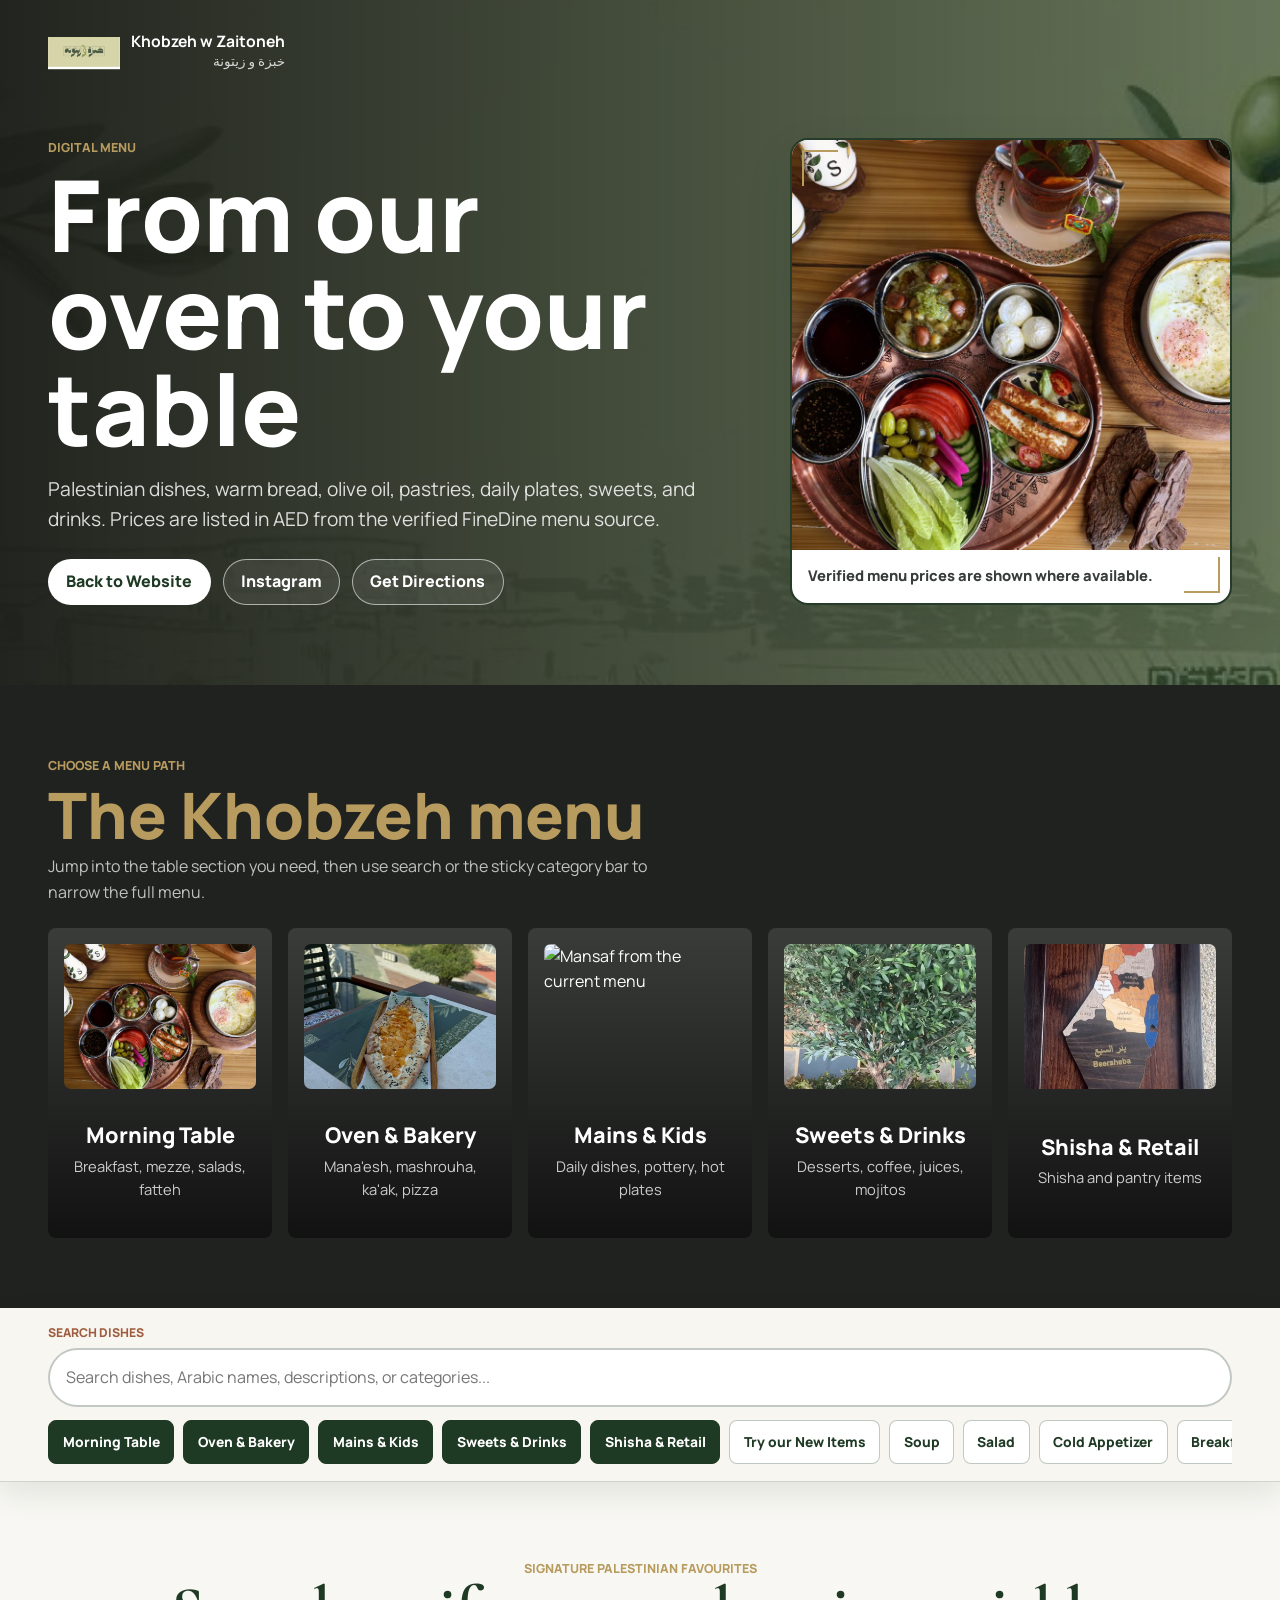
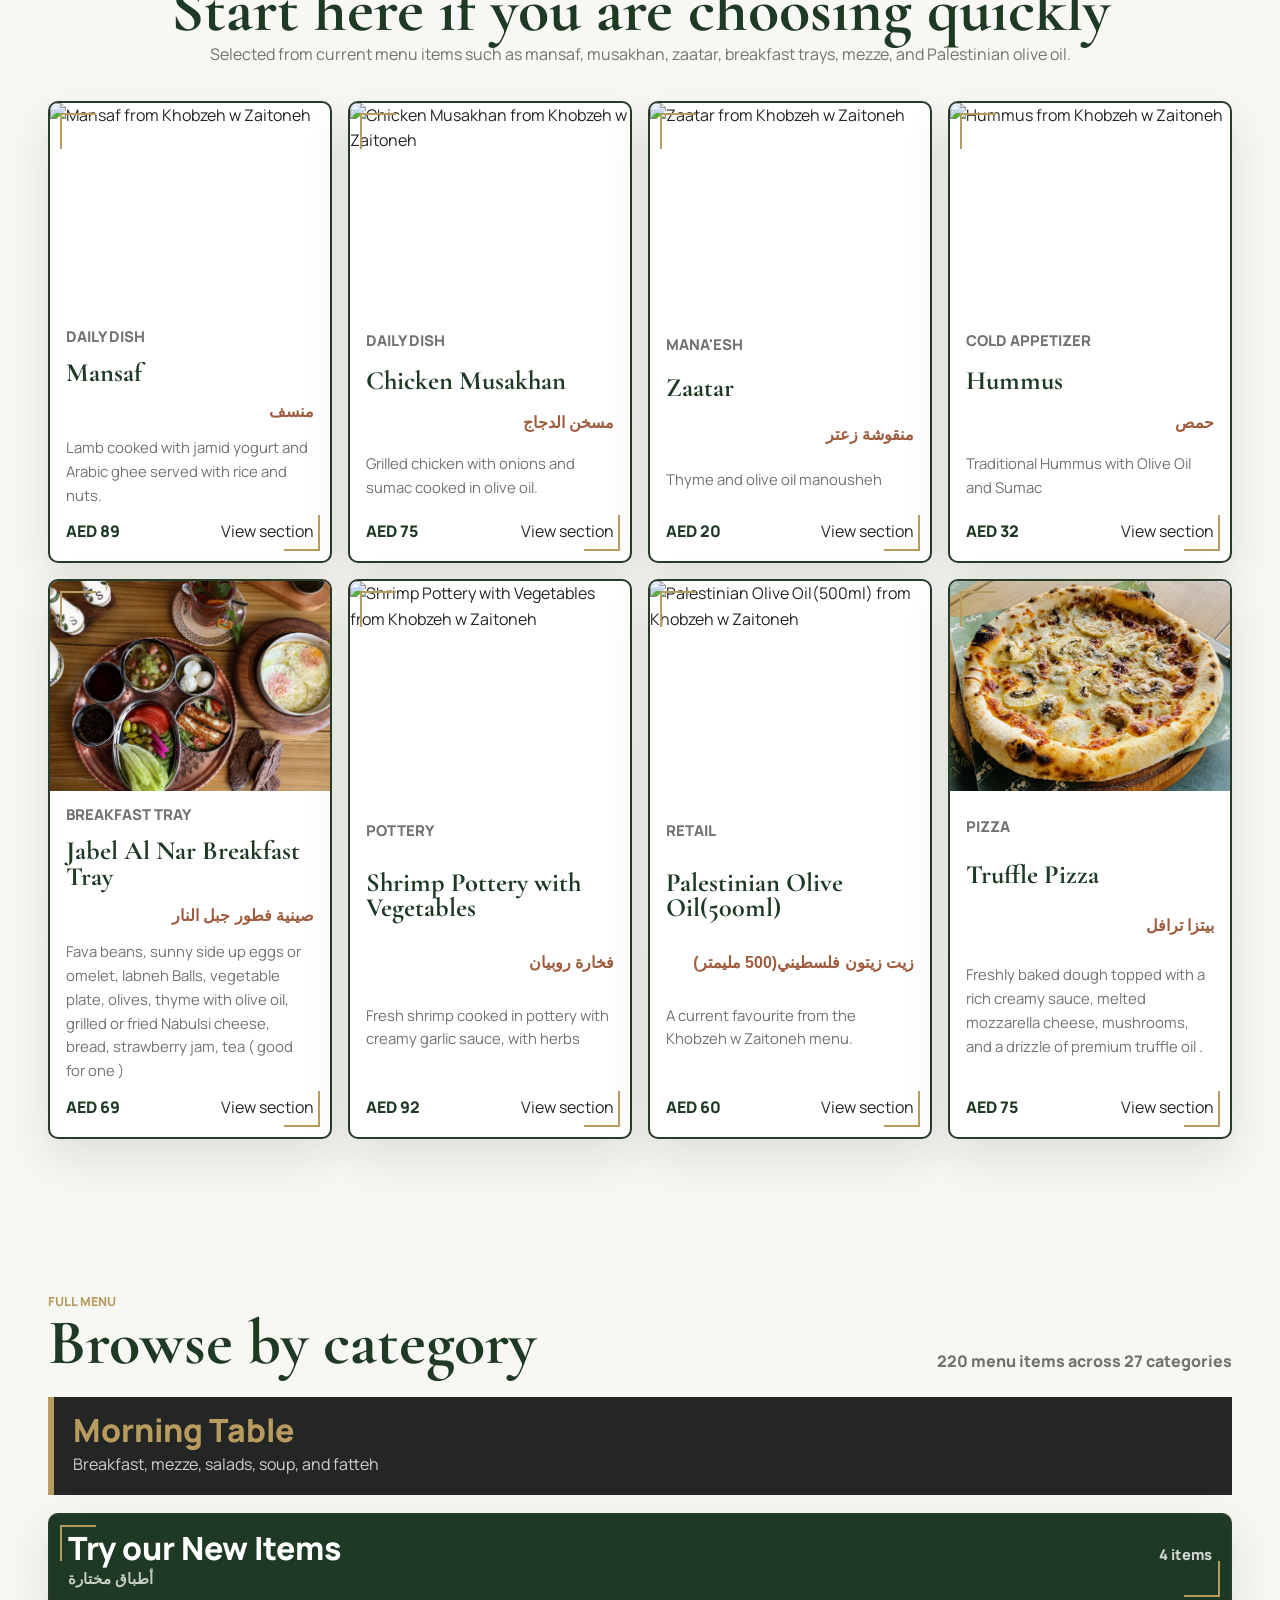
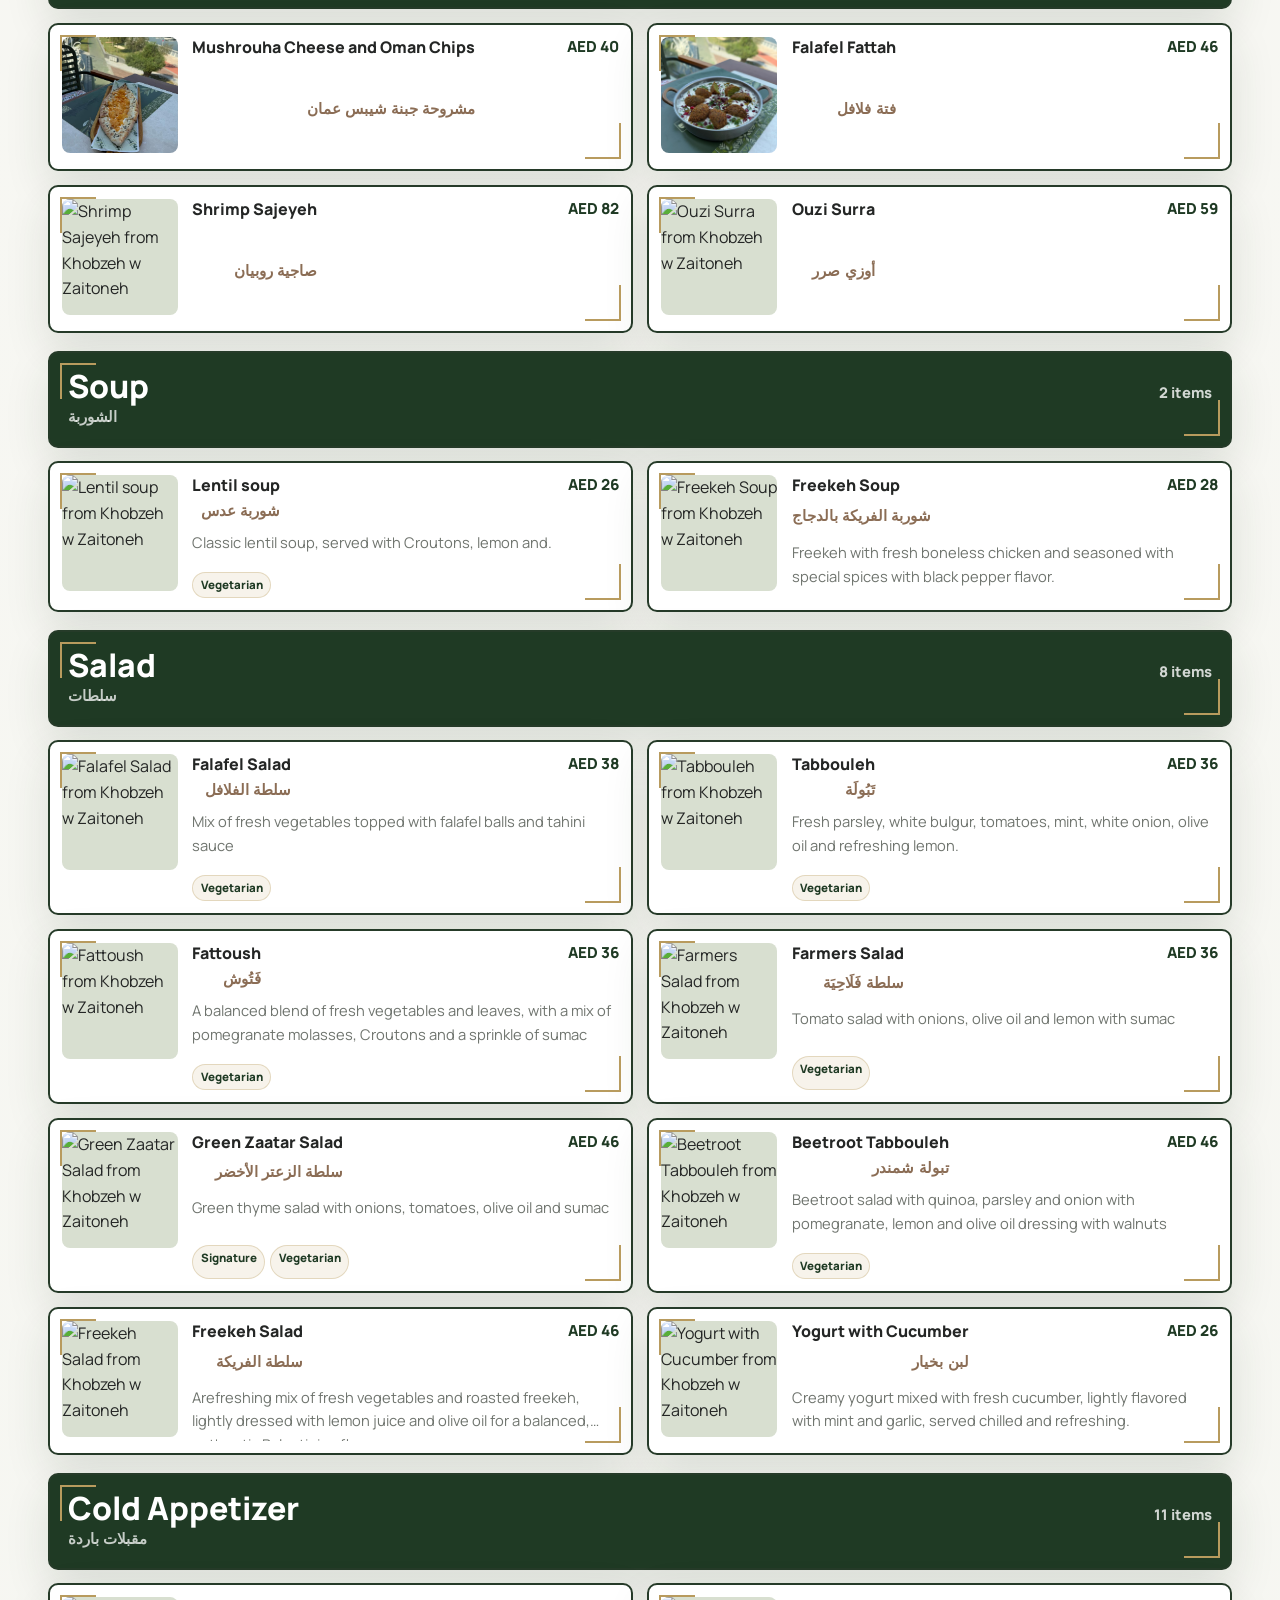
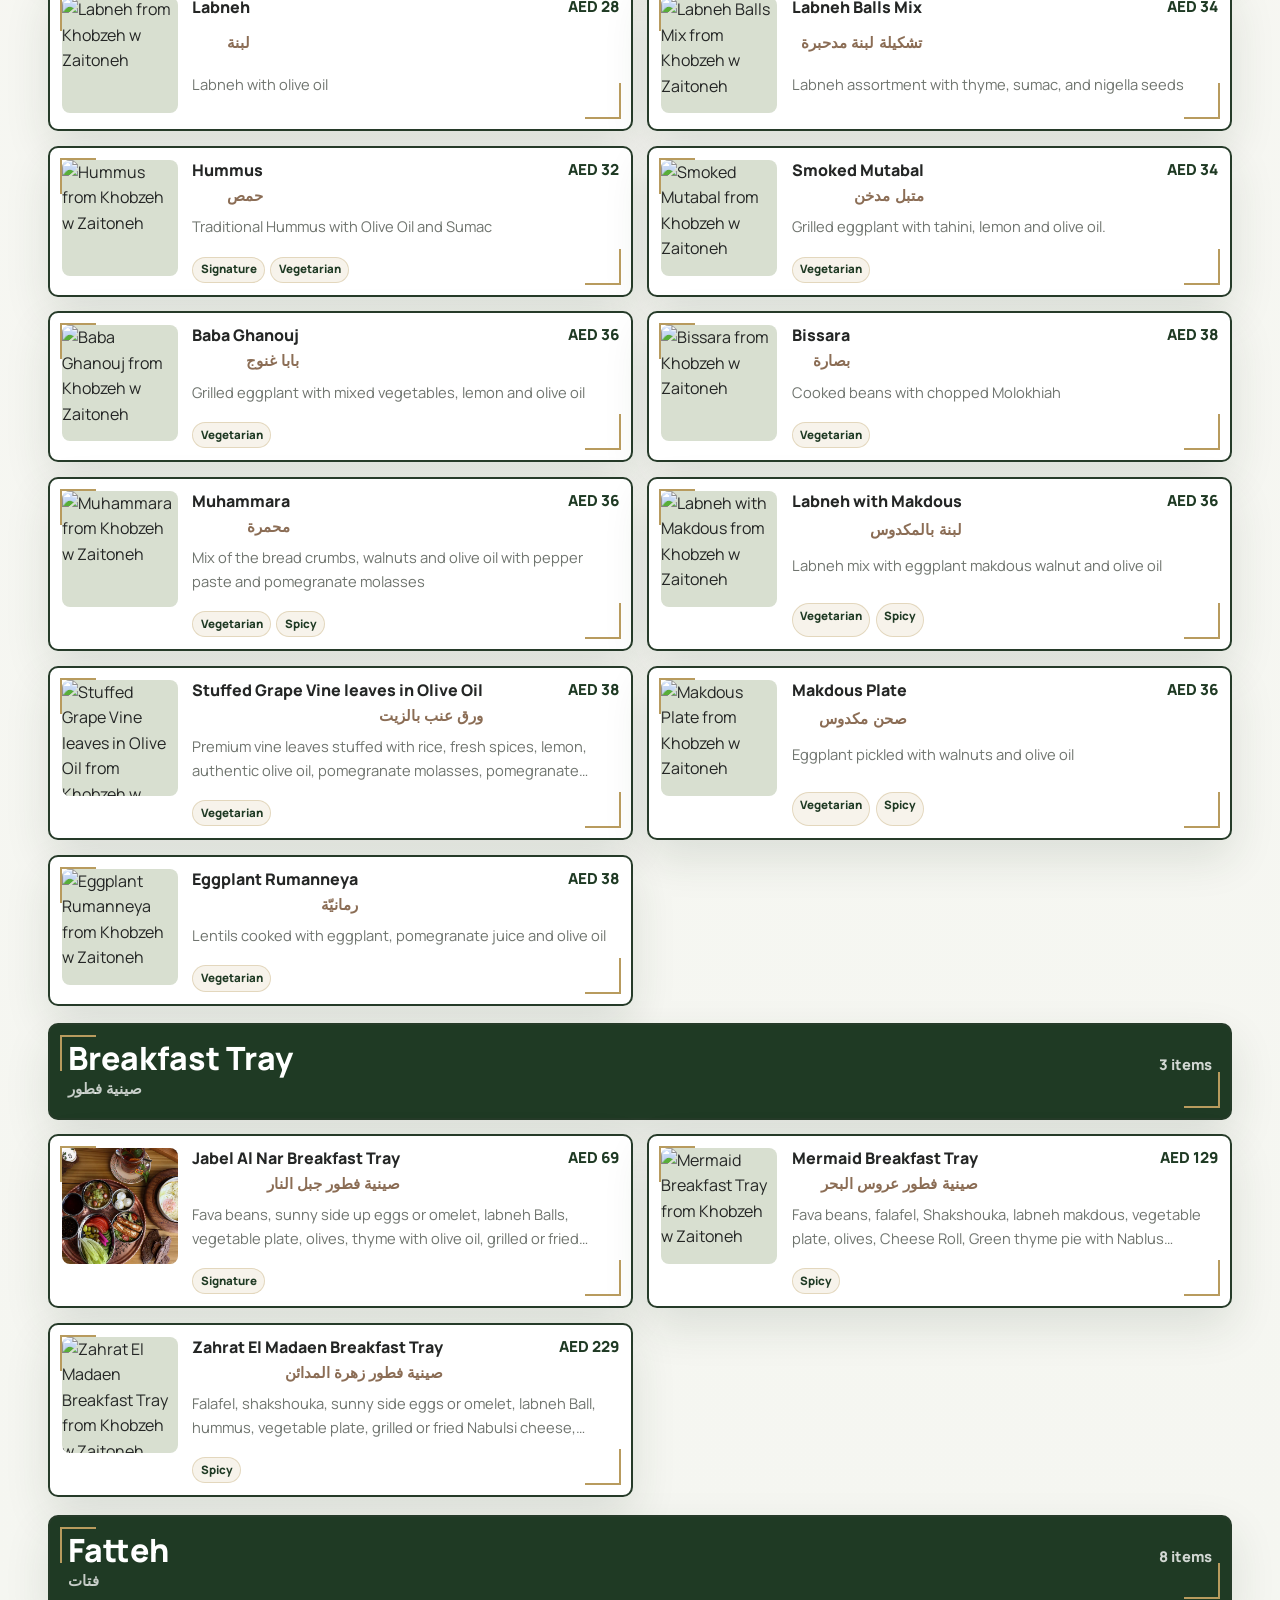
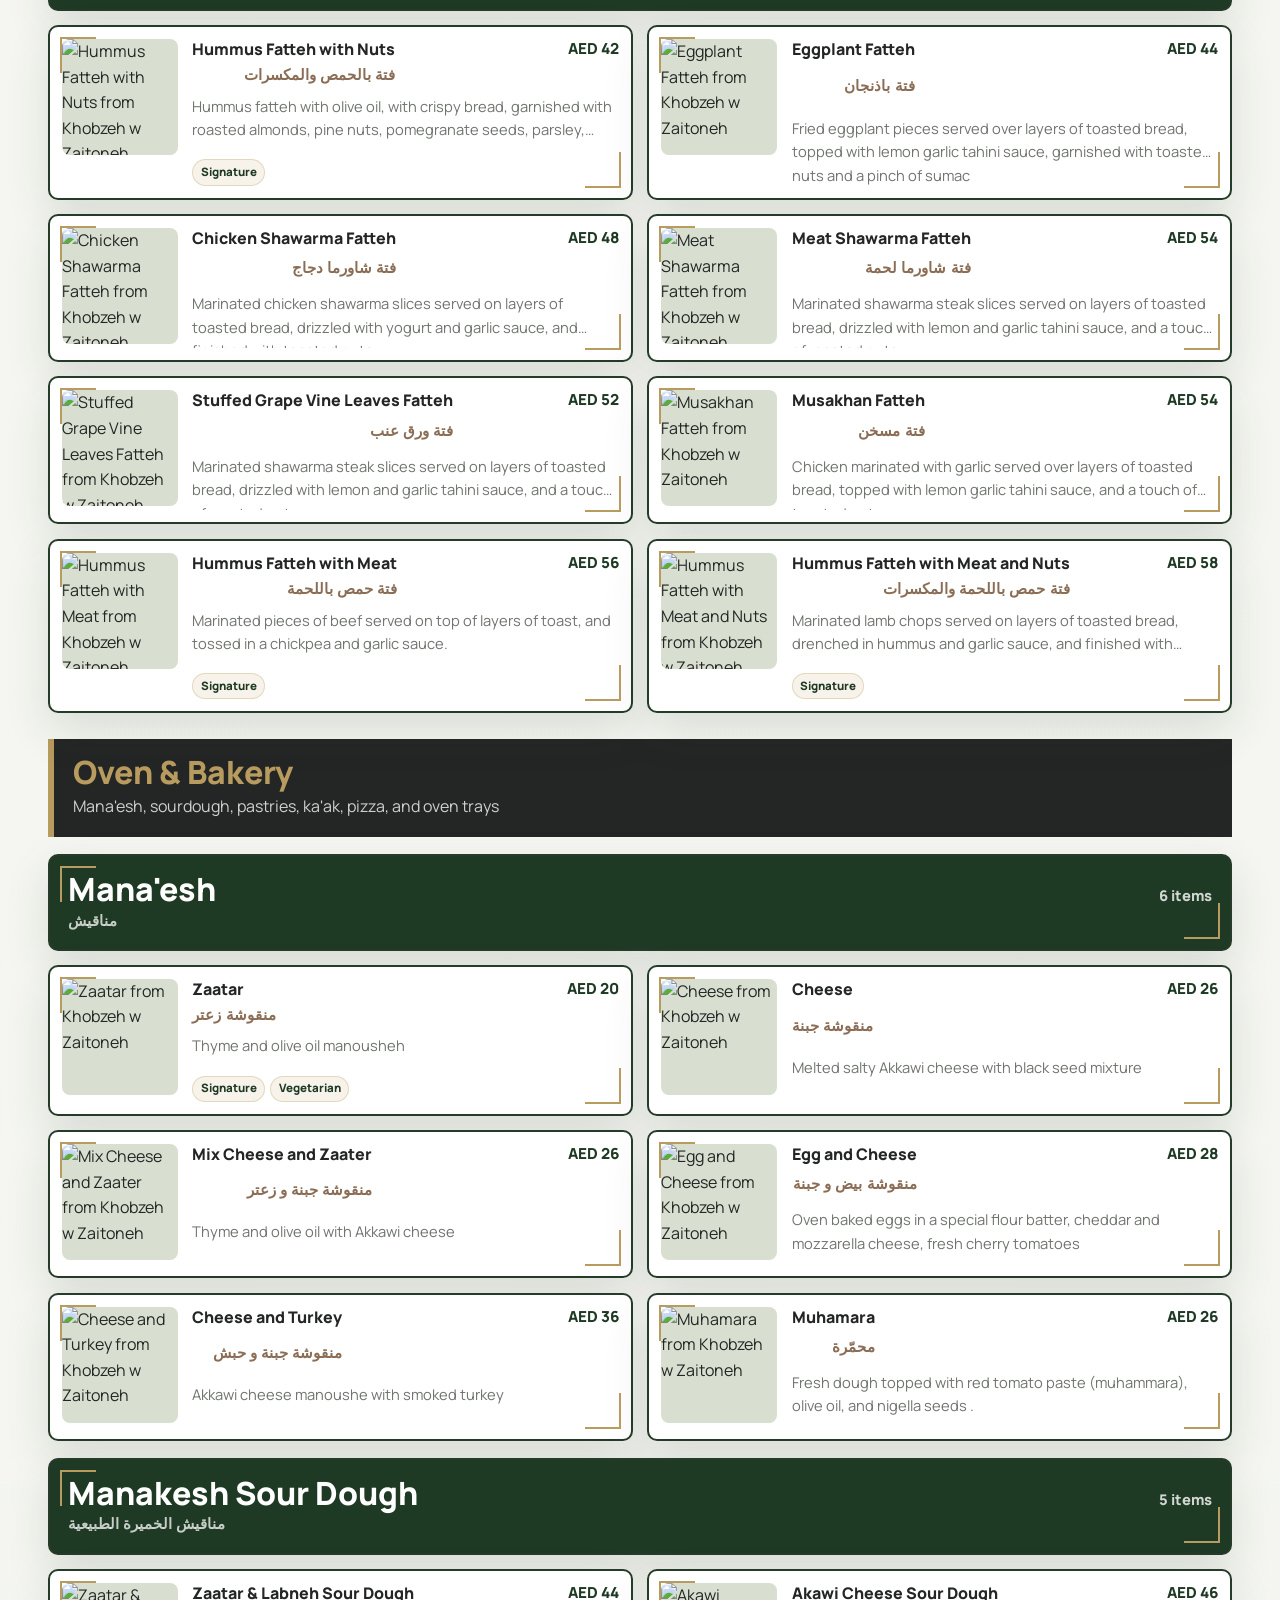
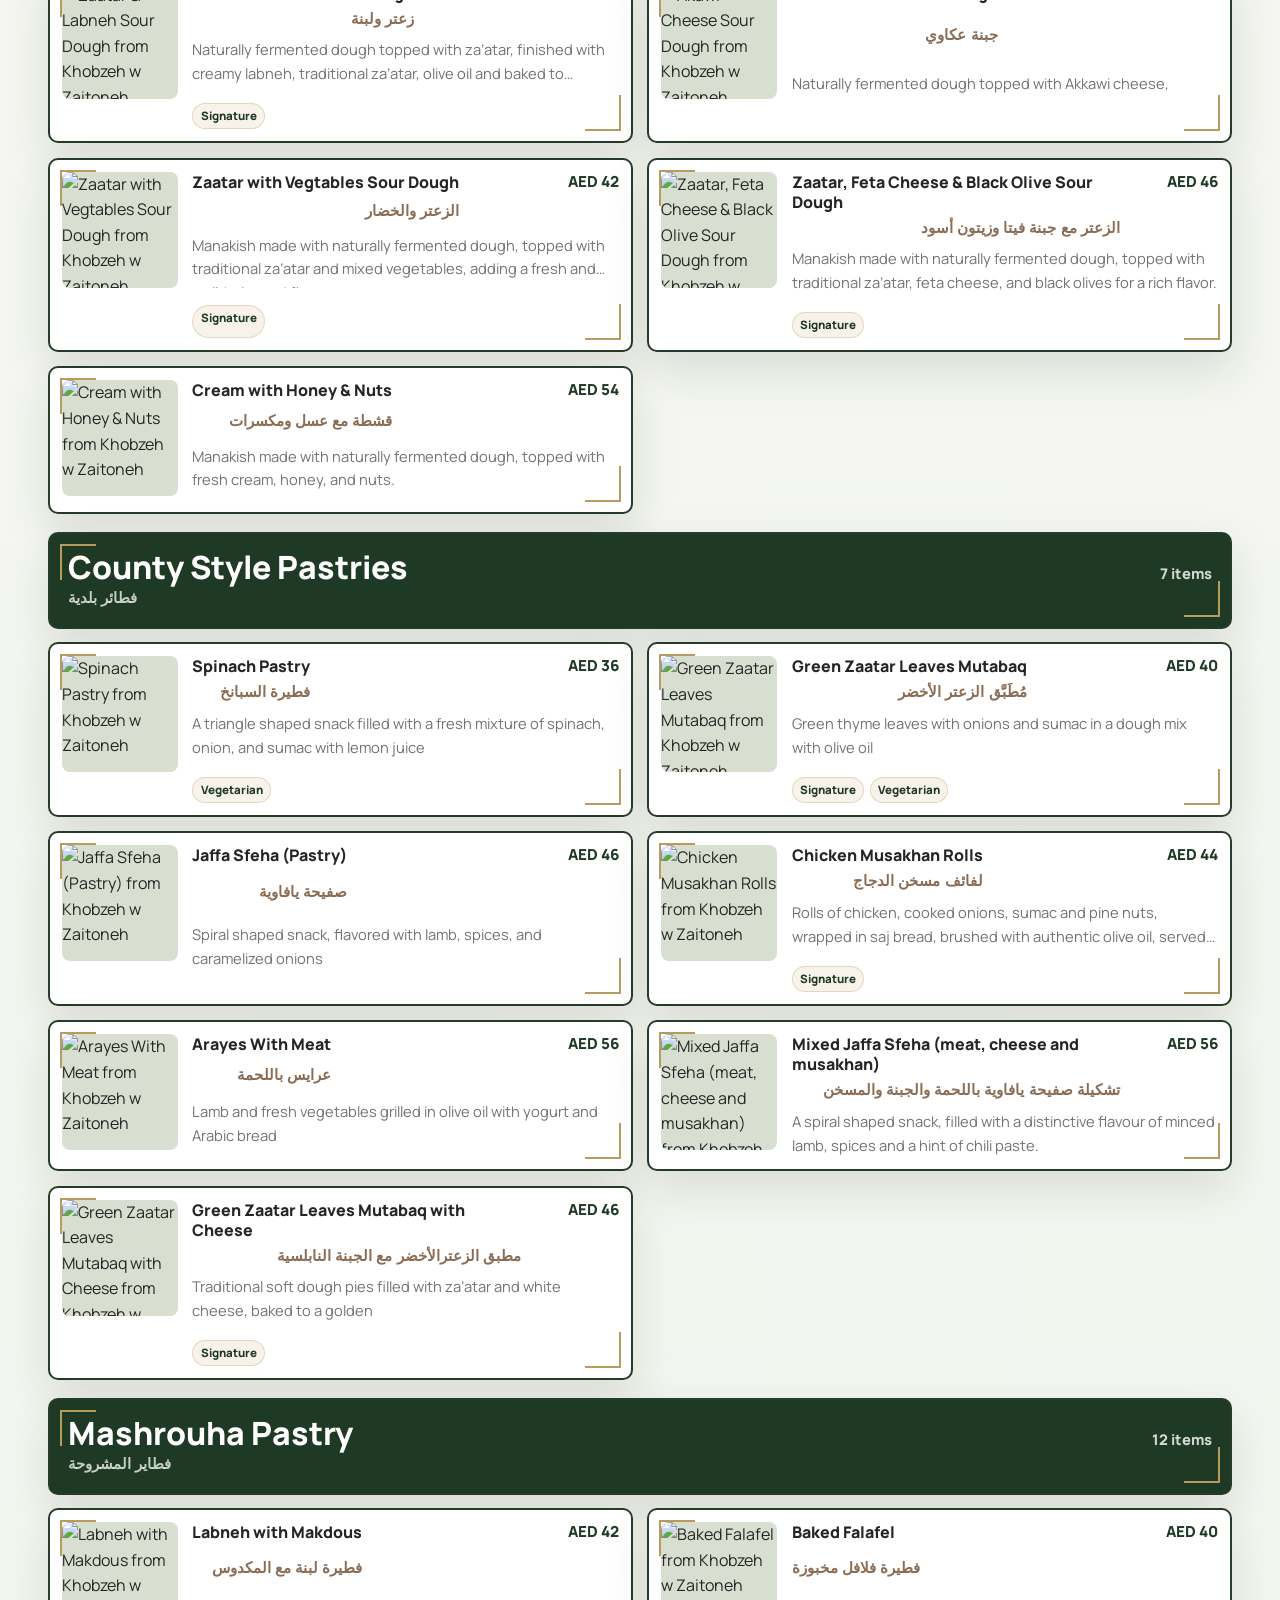
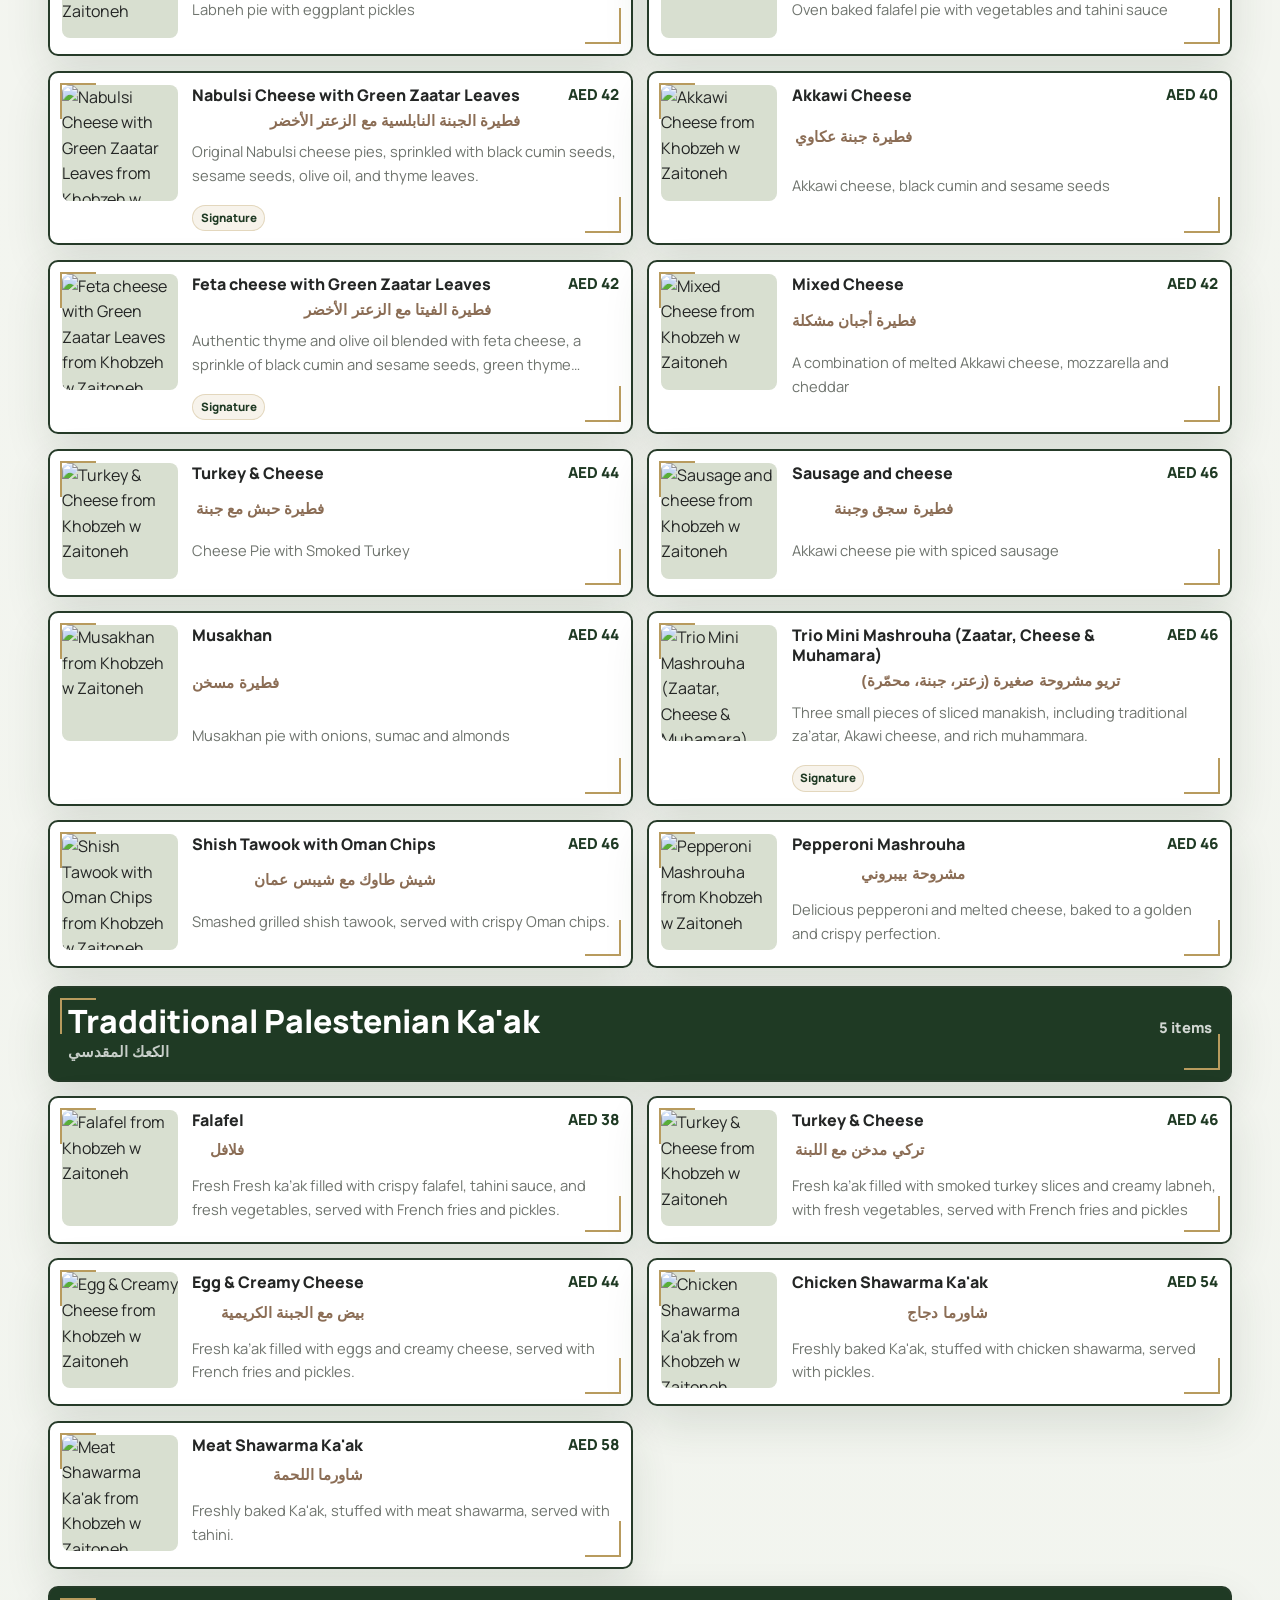
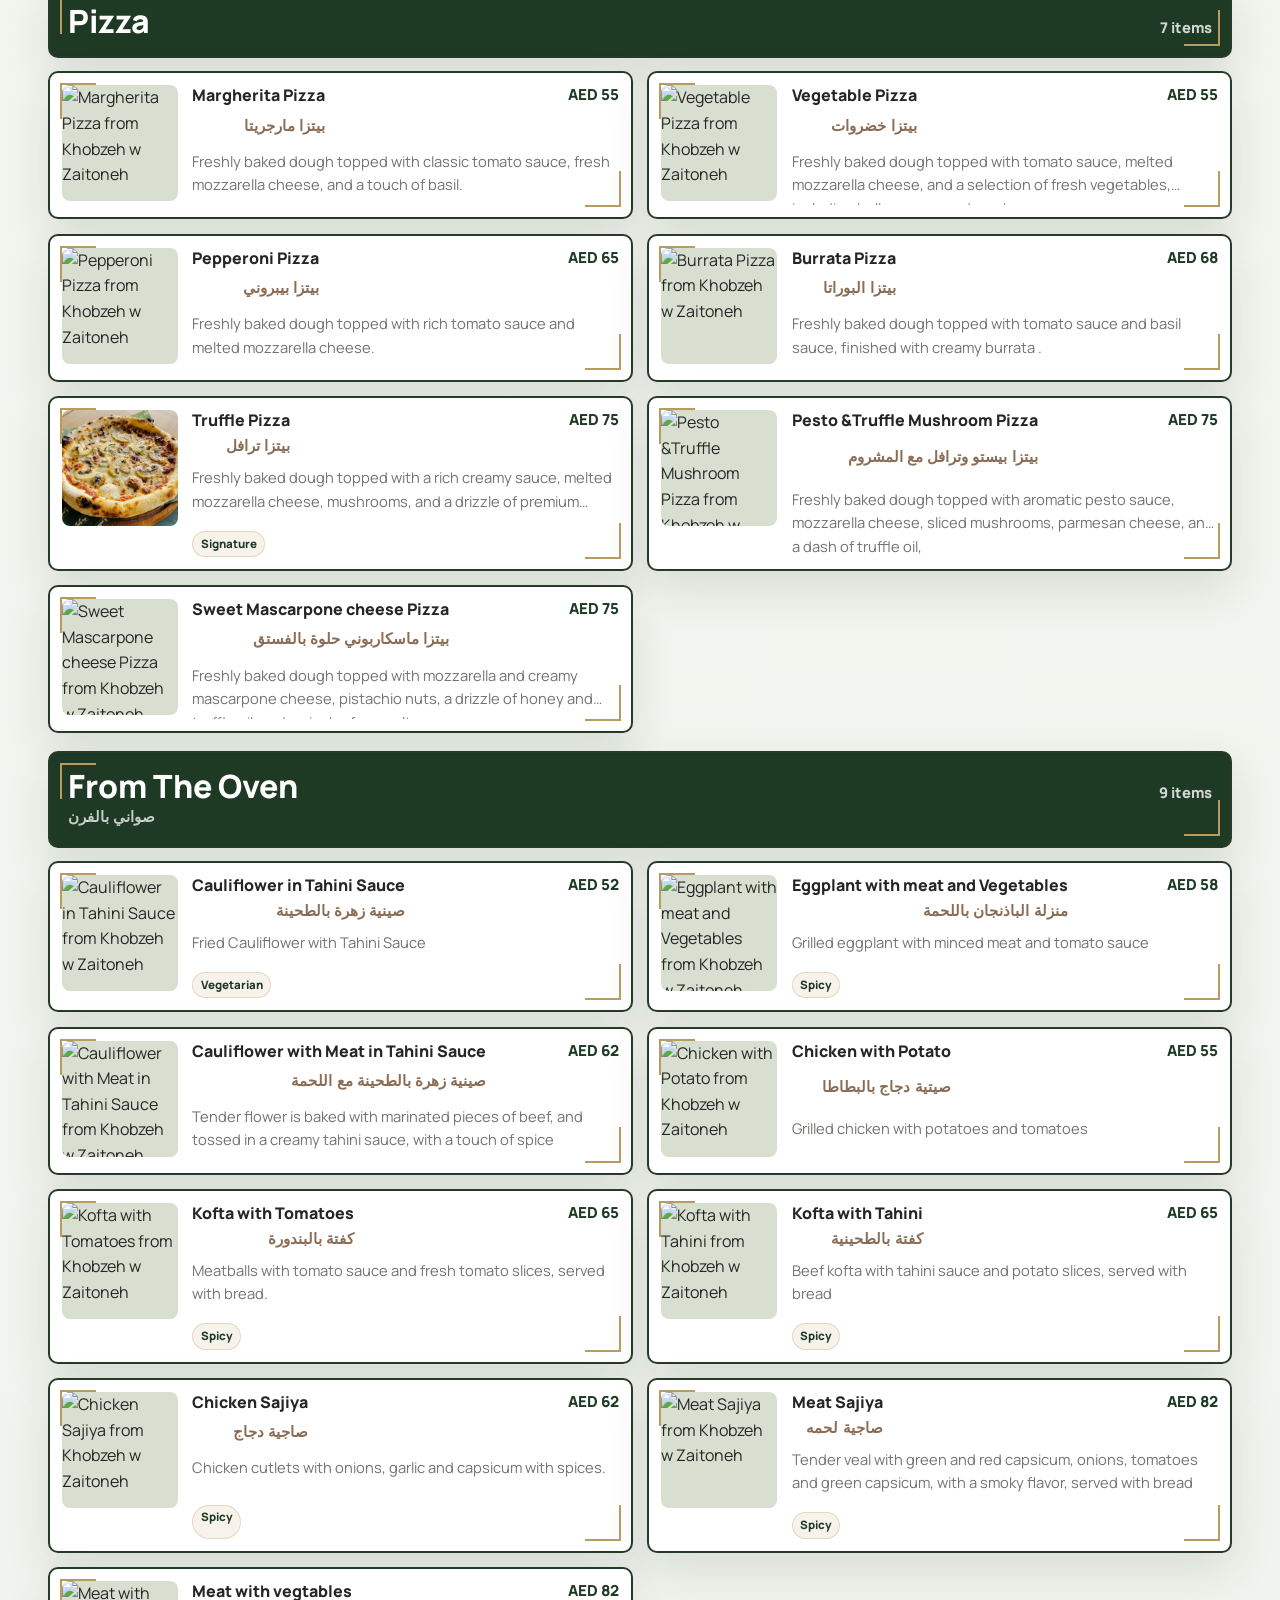
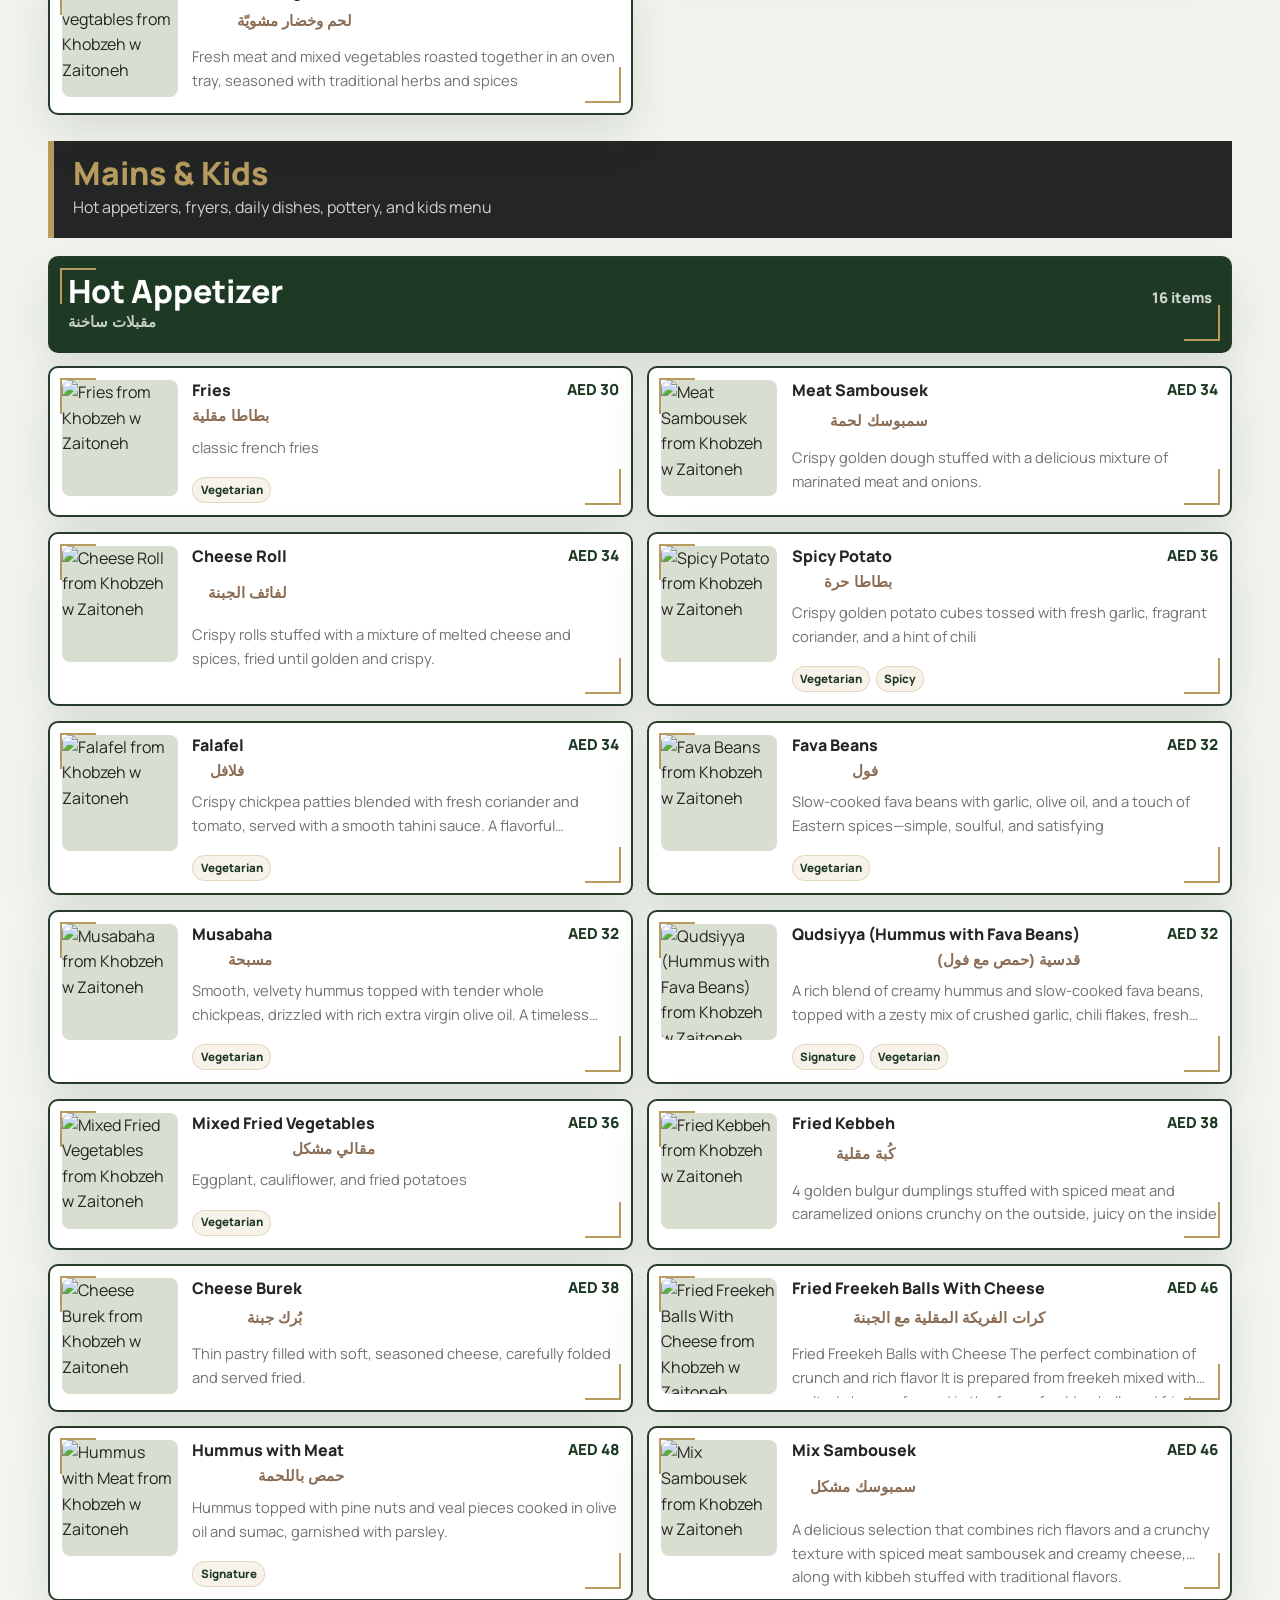
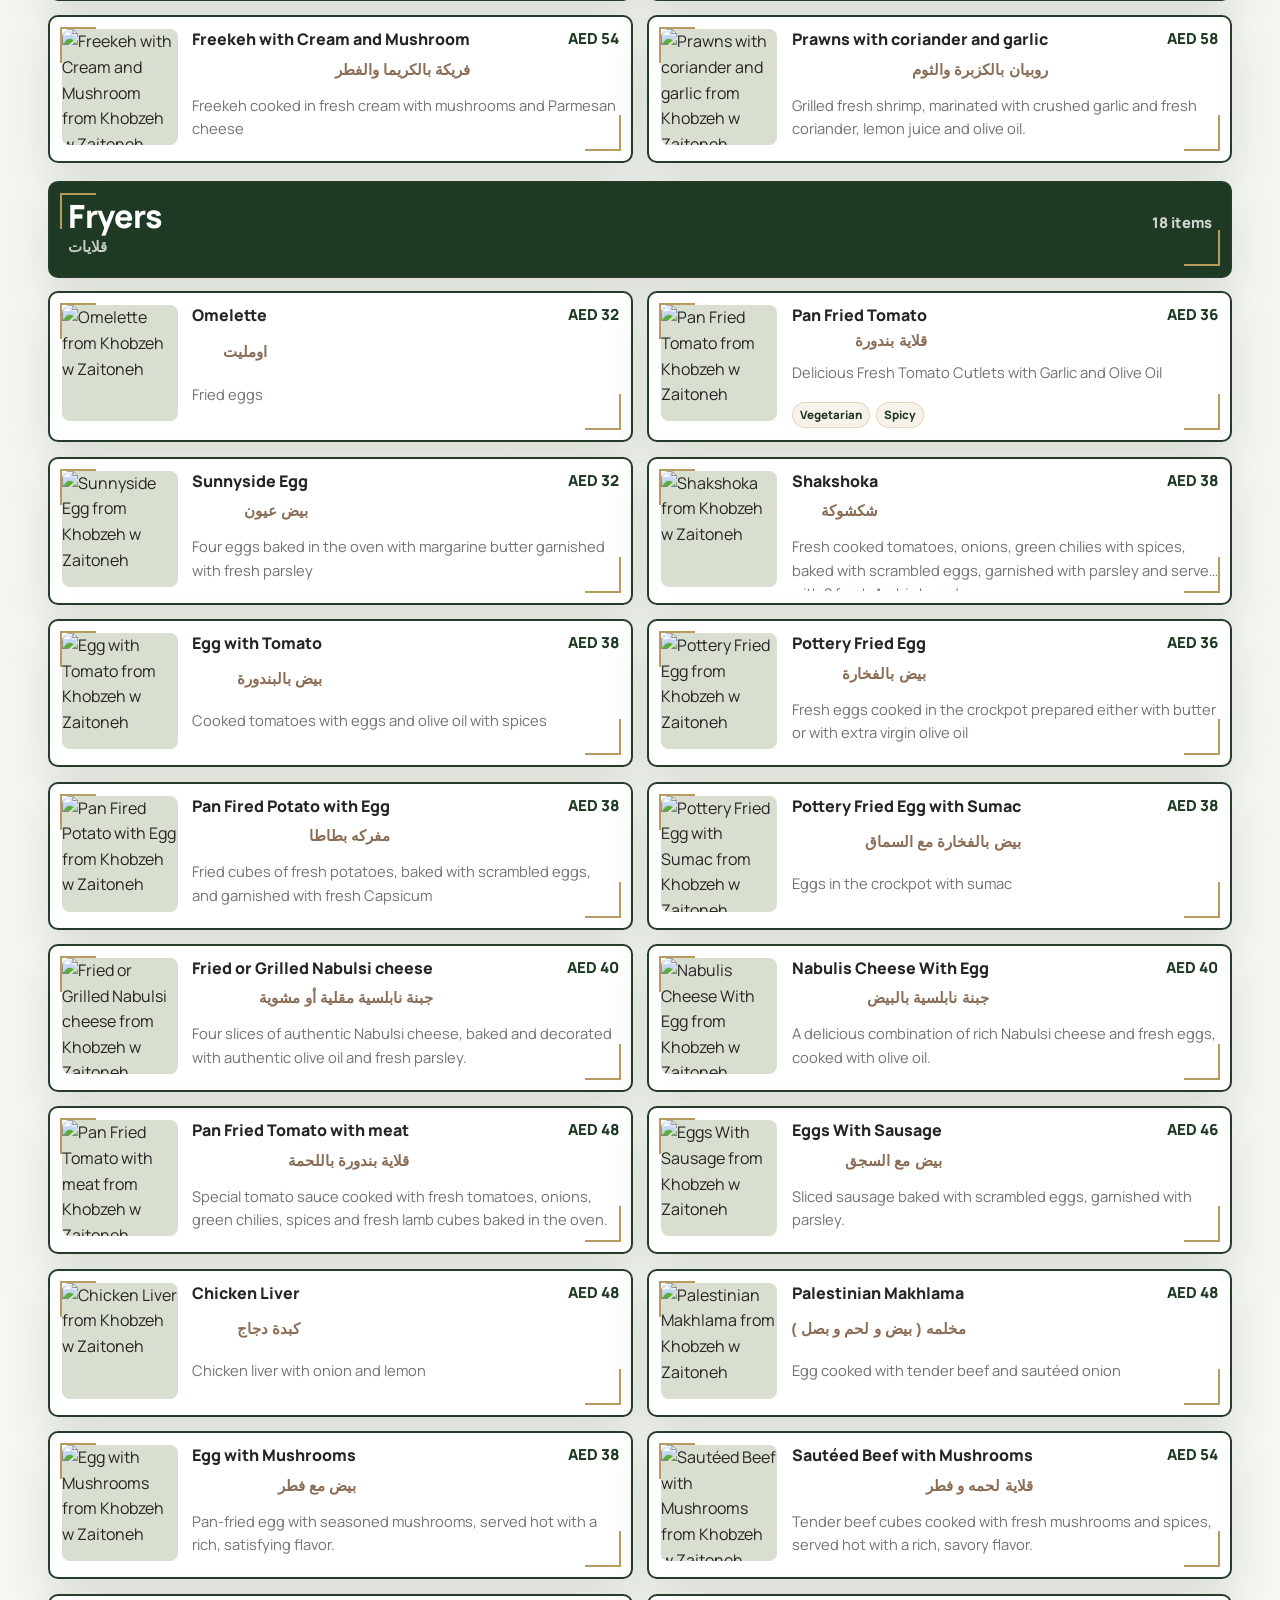
==== commit e3e10528: "test3" ====
--- a/menu.html
+++ b/menu.html
@@ -15,7 +15,7 @@
     <link rel="preconnect" href="https://fonts.googleapis.com" />
     <link rel="preconnect" href="https://fonts.gstatic.com" crossorigin />
     <link
-      href="https://fonts.googleapis.com/css2?family=Cormorant+Garamond:wght@500;600;700&amp;family=Manrope:wght@400;500;600;700&amp;display=swap"
+      href="https://fonts.googleapis.com/css2?family=Cormorant+Garamond:wght@500;600;700&amp;family=Manrope:wght@400;500;600;700;800&amp;display=swap"
       rel="stylesheet"
     />
     <link rel="icon" href="assets/images/logo-cropped.jpg" />
@@ -74,6 +74,51 @@
     </header>
 
     <main id="menuContent">
+      <section class="menu-overview" aria-labelledby="menuOverviewTitle">
+        <div class="menu-overview-heading">
+          <p class="eyebrow">Choose a Menu Path</p>
+          <h2 id="menuOverviewTitle">The Khobzeh menu</h2>
+          <p>Jump into the table section you need, then use search or the sticky category bar to narrow the full menu.</p>
+        </div>
+        <div class="menu-jump-grid" aria-label="Menu section shortcuts">
+          <a class="menu-jump-card" href="#group-morning-table">
+            <img src="assets/dishes/breakfast-tray.jpg" alt="Palestinian breakfast tray" />
+            <span>
+              <strong>Morning Table</strong>
+              <small>Breakfast, mezze, salads, fatteh</small>
+            </span>
+          </a>
+          <a class="menu-jump-card" href="#group-oven-bakery">
+            <img src="assets/images/mushrouha-cheese-oman.jpg" alt="Fresh baked mashrouha pastry" />
+            <span>
+              <strong>Oven & Bakery</strong>
+              <small>Mana'esh, mashrouha, ka'ak, pizza</small>
+            </span>
+          </a>
+          <a class="menu-jump-card" href="#group-mains-pottery">
+            <img src="https://media.finedinemenu.com/paD9-md-v/321141b3-117f-4c53-ab15-084f5d7ee022.jpeg" alt="Mansaf from the current menu" />
+            <span>
+              <strong>Mains & Kids</strong>
+              <small>Daily dishes, pottery, hot plates</small>
+            </span>
+          </a>
+          <a class="menu-jump-card" href="#group-sweets-drinks">
+            <img src="assets/video-frames/menu-dish-01.jpg" alt="Restaurant drink and table detail" />
+            <span>
+              <strong>Sweets & Drinks</strong>
+              <small>Desserts, coffee, juices, mojitos</small>
+            </span>
+          </a>
+          <a class="menu-jump-card" href="#group-shisha-retail">
+            <img src="assets/video-frames/gallery-detail-01.jpg" alt="Palestinian pantry and interior detail" />
+            <span>
+              <strong>Shisha & Retail</strong>
+              <small>Shisha and pantry items</small>
+            </span>
+          </a>
+        </div>
+      </section>
+
       <section class="menu-tools" aria-label="Menu search and categories">
         <label class="search-wrap" for="menuSearch">
           <span>Search dishes</span>
@@ -108,19 +153,28 @@
     </main>
 
     <footer class="site-footer menu-footer">
-      <div>
-        <strong>Khobzeh w Zaitoneh</strong>
-        <span lang="ar" dir="rtl">خبزة و زيتونة</span>
+      <div class="footer-grid">
+        <div class="footer-brand">
+          <img src="assets/images/logo-cropped.jpg" alt="Khobzeh w Zaitoneh Arabic logo" />
+          <strong>Khobzeh w Zaitoneh</strong>
+          <span lang="ar" dir="rtl">خبزة و زيتونة</span>
+          <p>Digital menu for Palestinian breakfast trays, mezze, pastries, daily dishes, sweets, drinks, shisha, and pantry items.</p>
+        </div>
+        <nav aria-label="Menu footer navigation">
+          <h2>Website</h2>
+          <a href="index.html">Main Website</a>
+          <a href="#menuContent">Menu Top</a>
+          <a href="https://www.instagram.com/khobzehwzaitoneh/" target="_blank" rel="noopener">Instagram</a>
+        </nav>
+        <nav aria-label="Menu footer directions">
+          <h2>Directions</h2>
+          <a href="https://maps.app.goo.gl/xRNT1w5RNDVHsaGbA" target="_blank" rel="noopener">Google Maps</a>
+          <a href="https://maps.apple.com/?q=Khobzeh%20w%20Zaitoneh&amp;ll=24.5065203,54.4094323" target="_blank" rel="noopener">Apple Maps</a>
+          <a href="https://waze.com/ul?ll=24.5065203%2C54.4094323&amp;navigate=yes&amp;zoom=17" target="_blank" rel="noopener">Waze</a>
+          <a href="tel:+971503089440">+971 50 308 9440</a>
+        </nav>
       </div>
-      <nav aria-label="Menu footer navigation">
-        <a href="index.html">Website</a>
-        <a href="https://www.instagram.com/khobzehwzaitoneh/" target="_blank" rel="noopener">Instagram</a>
-        <a href="https://maps.app.goo.gl/xRNT1w5RNDVHsaGbA" target="_blank" rel="noopener">Google Maps</a>
-        <a href="tel:+971503089440">+971 50 308 9440</a>
-      </nav>
-      <p>
-        Source menu data: FineDine current menu, transformed into a static dataset on July 9, 2026.
-      </p>
+      <p class="footer-bottom">Source menu data: FineDine current menu, transformed into a static dataset on July 9, 2026.</p>
     </footer>
 
     <script src="assets/data/menu-data.js"></script>
--- a/styles.css
+++ b/styles.css
@@ -1606,6 +1606,634 @@
   }
 }
 
+/* Requested refinement pass: video, location, reviews, footer, and menu polish. */
+.eyebrow,
+.tag {
+  color: var(--gold-muted);
+}
+
+.hero-media {
+  background: var(--charcoal) url("assets/video/hero-poster.jpg") center/cover no-repeat;
+}
+
+.hero-video {
+  display: block;
+  object-position: center center;
+  transform: scale(0.96);
+  transform-origin: center;
+}
+
+.hero-media img {
+  object-position: center center;
+}
+
+.gallery-grid {
+  grid-template-columns: repeat(12, minmax(0, 1fr));
+  grid-auto-rows: 150px;
+  align-items: stretch;
+}
+
+.gallery-large {
+  grid-column: span 5;
+  grid-row: span 3;
+}
+
+.gallery-tall {
+  grid-column: span 3;
+  grid-row: span 4;
+}
+
+.gallery-grid figure:not(.gallery-large):not(.gallery-tall) {
+  grid-column: span 4;
+  grid-row: span 2;
+}
+
+.gallery-grid figure {
+  border-radius: 14px;
+}
+
+.visit-section {
+  background:
+    linear-gradient(135deg, rgba(14, 18, 15, 0.96), rgba(31, 58, 36, 0.94)),
+    var(--charcoal);
+  color: rgba(255, 255, 255, 0.82);
+}
+
+.visit-section h2,
+.visit-section .section-heading h2 {
+  color: var(--white);
+}
+
+.visit-section .section-heading p:not(.eyebrow) {
+  color: rgba(255, 255, 255, 0.7);
+}
+
+.visit-layout {
+  display: grid;
+  grid-template-columns: minmax(0, 1.08fr) minmax(360px, 0.72fr);
+  gap: 1.2rem;
+  max-width: 1320px;
+  margin: 0 auto;
+}
+
+.visit-card {
+  display: grid;
+  align-content: start;
+  grid-template-columns: 1fr;
+  gap: 1rem;
+  background: rgba(255, 255, 255, 0.96);
+  color: var(--charcoal);
+  padding: clamp(1.1rem, 3vw, 1.7rem);
+}
+
+.visit-card address {
+  margin-top: 0;
+}
+
+.visit-card .contact-list {
+  margin-top: 0.3rem;
+}
+
+.visit-card .btn {
+  min-width: 142px;
+}
+
+.map-panel {
+  border-radius: var(--radius);
+  box-shadow: var(--shadow-hover);
+}
+
+.reviews-section {
+  padding-top: clamp(4rem, 7vw, 6rem);
+  background: #050605;
+  color: rgba(255, 255, 255, 0.84);
+}
+
+.google-review-shell {
+  max-width: 1320px;
+  margin: 0 auto;
+}
+
+.review-heading-card {
+  display: grid;
+  justify-items: center;
+  gap: 0.85rem;
+  margin-bottom: 2rem;
+  text-align: center;
+}
+
+.review-heading-card h2 {
+  color: var(--gold-muted);
+  font-family: Manrope, system-ui, sans-serif;
+  font-size: clamp(2rem, 5vw, 3.8rem);
+  font-weight: 800;
+  line-height: 1.08;
+}
+
+.review-score-block {
+  display: grid;
+  gap: 0.25rem;
+  justify-items: center;
+}
+
+.review-score-block strong {
+  color: var(--white);
+  font-size: 1.05rem;
+  text-transform: uppercase;
+}
+
+.review-score-block small {
+  max-width: 520px;
+  color: rgba(255, 255, 255, 0.68);
+}
+
+.review-grid {
+  max-width: 1180px;
+}
+
+.review-card {
+  min-height: 235px;
+  border-color: rgba(255, 255, 255, 0.07);
+  background: #1b1c1b;
+  color: var(--white);
+  box-shadow: none;
+}
+
+.review-card p {
+  color: rgba(255, 255, 255, 0.88);
+}
+
+.review-card strong {
+  color: var(--white);
+}
+
+.review-card em {
+  color: rgba(255, 255, 255, 0.6);
+}
+
+.review-avatar,
+.review-avatar-fallback {
+  width: 52px;
+  height: 52px;
+  border-radius: 999px;
+}
+
+.review-avatar-fallback {
+  display: inline-grid;
+  place-items: center;
+  background: var(--deep-green);
+  color: var(--gold-muted);
+  font-weight: 900;
+}
+
+.site-footer {
+  padding: clamp(2.2rem, 5vw, 4rem) clamp(1rem, 5vw, 4rem) 1.3rem;
+  background: #171817;
+}
+
+.site-footer .footer-grid {
+  display: grid;
+  grid-template-columns: minmax(260px, 1.1fr) repeat(2, minmax(180px, 0.65fr));
+  gap: clamp(1.4rem, 6vw, 5rem);
+  max-width: 1320px;
+  margin: 0 auto;
+}
+
+.site-footer .footer-brand,
+.site-footer nav {
+  display: grid;
+  align-content: start;
+  gap: 0.55rem;
+}
+
+.footer-brand img {
+  width: 120px;
+  height: auto;
+  object-fit: contain;
+  background: transparent;
+}
+
+.site-footer h2 {
+  margin: 0 0 0.35rem;
+  color: var(--gold-muted);
+  font-family: Manrope, system-ui, sans-serif;
+  font-size: 0.98rem;
+  font-weight: 800;
+  text-transform: uppercase;
+}
+
+.footer-brand p,
+.footer-bottom {
+  max-width: 460px;
+}
+
+.footer-socials {
+  display: flex;
+  gap: 0.6rem;
+}
+
+.footer-bottom {
+  margin: 2.5rem auto 0;
+  max-width: 1320px;
+}
+
+.menu-page {
+  background:
+    radial-gradient(circle at top left, rgba(184, 155, 94, 0.18), transparent 28rem),
+    linear-gradient(180deg, #f9f8f4, #f1f4ee 48%, #ffffff);
+}
+
+.menu-header-bg {
+  background:
+    linear-gradient(90deg, rgba(17, 20, 18, 0.92), rgba(31, 58, 36, 0.62)),
+    url("assets/images/menu-background.jpg") center/cover;
+}
+
+.menu-title-block h1,
+.menu-overview-heading h2 {
+  font-family: Manrope, system-ui, sans-serif;
+  font-weight: 800;
+  letter-spacing: 0;
+}
+
+.menu-overview {
+  padding: clamp(2.6rem, 6vw, 4.4rem) clamp(1rem, 4vw, 3rem);
+  background: #202220;
+  color: rgba(255, 255, 255, 0.82);
+}
+
+.menu-overview-heading {
+  max-width: 1320px;
+  margin: 0 auto 1.4rem;
+  display: grid;
+  gap: 0.5rem;
+}
+
+.menu-overview-heading h2 {
+  color: var(--gold-muted);
+  font-size: clamp(2.1rem, 5vw, 4.1rem);
+}
+
+.menu-overview-heading p:not(.eyebrow) {
+  max-width: 650px;
+  color: rgba(255, 255, 255, 0.72);
+}
+
+.menu-jump-grid {
+  display: grid;
+  grid-template-columns: repeat(5, minmax(0, 1fr));
+  gap: 1rem;
+  max-width: 1320px;
+  margin: 0 auto;
+}
+
+.menu-jump-card {
+  display: grid;
+  gap: 0.9rem;
+  min-height: 310px;
+  padding: 1rem;
+  border-radius: 8px;
+  background: linear-gradient(180deg, #3a3c3a, #111211);
+  color: var(--white);
+  transition: transform 0.25s ease, background 0.25s ease;
+}
+
+.menu-jump-card:hover,
+.menu-jump-card:focus-visible {
+  transform: translateY(-5px);
+  color: var(--white);
+}
+
+.menu-jump-card img {
+  width: 100%;
+  height: 145px;
+  border-radius: 7px;
+  object-fit: cover;
+}
+
+.menu-jump-card span {
+  display: grid;
+  gap: 0.4rem;
+  align-content: start;
+  text-align: center;
+}
+
+.menu-jump-card strong {
+  color: var(--white);
+  font-family: Manrope, system-ui, sans-serif;
+  font-size: 1.35rem;
+  font-weight: 800;
+  line-height: 1.15;
+}
+
+.menu-jump-card small {
+  color: rgba(255, 255, 255, 0.78);
+  font-size: 0.92rem;
+}
+
+.menu-tools {
+  top: 0;
+  background: rgba(248, 246, 240, 0.96);
+}
+
+.category-nav button {
+  border-radius: 8px;
+  background: var(--white);
+}
+
+.category-nav .category-group-button {
+  border-color: var(--deep-green);
+  background: var(--deep-green);
+  color: var(--white);
+}
+
+.category-nav .category-group-button.is-active,
+.category-nav .category-group-button:hover {
+  border-color: var(--gold-muted);
+  background: var(--gold-muted);
+  color: var(--charcoal);
+}
+
+.signature-grid {
+  grid-template-columns: repeat(4, minmax(0, 1fr));
+}
+
+.signature-card {
+  min-height: 430px;
+  border-radius: 10px;
+  overflow: hidden;
+}
+
+.signature-card > img {
+  height: 210px;
+}
+
+.menu-group {
+  display: grid;
+  gap: 1.1rem;
+  scroll-margin-top: 170px;
+}
+
+.menu-group-header {
+  display: grid;
+  gap: 0.35rem;
+  max-width: 1320px;
+  margin: 0;
+  padding: 1.1rem 1.2rem;
+  border-left: 6px solid var(--gold-muted);
+  background: var(--charcoal);
+  color: rgba(255, 255, 255, 0.78);
+}
+
+.menu-group-header h3 {
+  color: var(--gold-muted);
+  font-family: Manrope, system-ui, sans-serif;
+  font-size: clamp(1.35rem, 3vw, 2rem);
+  font-weight: 800;
+}
+
+.menu-section-header {
+  border-radius: 10px;
+  background: var(--deep-green);
+}
+
+.menu-section-header h3 {
+  font-family: Manrope, system-ui, sans-serif;
+  font-size: clamp(1.35rem, 2.6vw, 2rem);
+  font-weight: 800;
+  line-height: 1.1;
+}
+
+.menu-section-header .arabic-name {
+  color: rgba(255, 255, 255, 0.75);
+}
+
+.menu-item-grid {
+  grid-template-columns: repeat(2, minmax(0, 1fr));
+}
+
+.menu-item-card {
+  grid-template-columns: 116px minmax(0, 1fr);
+  gap: 0.9rem;
+  align-items: stretch;
+  min-height: 148px;
+  padding: 0.75rem;
+  border-radius: 10px;
+  overflow: hidden;
+}
+
+.menu-item-image {
+  width: 116px;
+  height: 116px;
+  border-radius: 8px;
+}
+
+.menu-card-content {
+  display: grid;
+  gap: 0.45rem;
+  min-width: 0;
+}
+
+.menu-card-top {
+  display: flex;
+  justify-content: space-between;
+  gap: 0.75rem;
+  min-width: 0;
+}
+
+.menu-card-title {
+  display: grid;
+  gap: 0.25rem;
+  min-width: 0;
+}
+
+.menu-item-card h4,
+.menu-card-title .arabic-name,
+.menu-price {
+  overflow-wrap: anywhere;
+}
+
+.menu-item-card h4 {
+  font-family: Manrope, system-ui, sans-serif;
+  font-size: 1rem;
+  font-weight: 800;
+}
+
+.menu-card-title .arabic-name {
+  color: #8b6d55;
+  font-size: 0.96rem;
+}
+
+.menu-price {
+  flex: 0 0 auto;
+  max-width: 150px;
+  color: var(--deep-green);
+  font-size: 0.95rem;
+  line-height: 1.25;
+  text-align: right;
+}
+
+.menu-item-card p {
+  display: -webkit-box;
+  margin-top: 0;
+  overflow: hidden;
+  color: var(--stone-grey);
+  -webkit-box-orient: vertical;
+  -webkit-line-clamp: 2;
+}
+
+.menu-card-tags span {
+  border-color: rgba(184, 155, 94, 0.32);
+  background: rgba(184, 155, 94, 0.12);
+  color: var(--deep-green);
+}
+
+@media (max-width: 1024px) {
+  .visit-layout,
+  .site-footer .footer-grid {
+    grid-template-columns: 1fr;
+  }
+
+  .menu-jump-grid {
+    grid-template-columns: repeat(2, minmax(0, 1fr));
+  }
+
+  .signature-grid {
+    grid-template-columns: repeat(2, minmax(0, 1fr));
+  }
+}
+
+@media (max-width: 768px) {
+  .hero-video {
+    display: block;
+    object-position: center center;
+  }
+
+  .hero-poster-fallback {
+    display: none;
+  }
+
+  .story-collage {
+    min-height: 430px;
+  }
+
+  .story-photo-main {
+    position: absolute;
+    right: 0;
+    top: 0;
+    width: 72%;
+    height: 380px;
+  }
+
+  .story-photo-offset {
+    position: absolute;
+    left: 0;
+    bottom: 0;
+    width: 52%;
+    height: 255px;
+  }
+
+  .story-photo-small {
+    position: absolute;
+    left: 36%;
+    top: 8%;
+    width: 42%;
+    height: 175px;
+  }
+
+  .story-photo img {
+    height: 100%;
+    aspect-ratio: auto;
+    object-fit: cover;
+  }
+
+  .gallery-grid {
+    grid-template-columns: repeat(2, minmax(0, 1fr));
+    grid-auto-rows: 150px;
+  }
+
+  .gallery-large,
+  .gallery-tall,
+  .gallery-grid figure:not(.gallery-large):not(.gallery-tall) {
+    grid-column: span 1;
+    grid-row: span 2;
+  }
+
+  .review-grid {
+    grid-template-columns: 1fr;
+  }
+
+  .menu-jump-grid,
+  .menu-item-grid,
+  .signature-grid {
+    grid-template-columns: 1fr;
+  }
+
+  .menu-jump-card {
+    min-height: auto;
+  }
+
+  .menu-item-card {
+    grid-template-columns: 98px minmax(0, 1fr);
+  }
+
+  .menu-item-image {
+    width: 98px;
+    height: 98px;
+  }
+
+  .menu-card-top {
+    display: grid;
+  }
+
+  .menu-price {
+    max-width: none;
+    text-align: left;
+  }
+}
+
+@media (max-width: 480px) {
+  .hero-video {
+    transform: scale(0.94);
+  }
+
+  .story-collage {
+    min-height: 370px;
+  }
+
+  .story-photo-main {
+    width: 72%;
+    height: 330px;
+  }
+
+  .story-photo-offset {
+    width: 54%;
+    height: 215px;
+  }
+
+  .story-photo-small {
+    width: 43%;
+    height: 150px;
+  }
+
+  .menu-item-card {
+    grid-template-columns: 1fr;
+  }
+
+  .menu-item-image {
+    width: 100%;
+    height: auto;
+  }
+
+  .menu-item-image img {
+    aspect-ratio: 16 / 9;
+  }
+
+  .gallery-grid img {
+    aspect-ratio: auto;
+  }
+}
+
 @media (prefers-reduced-motion: reduce) {
   *,
   *::before,
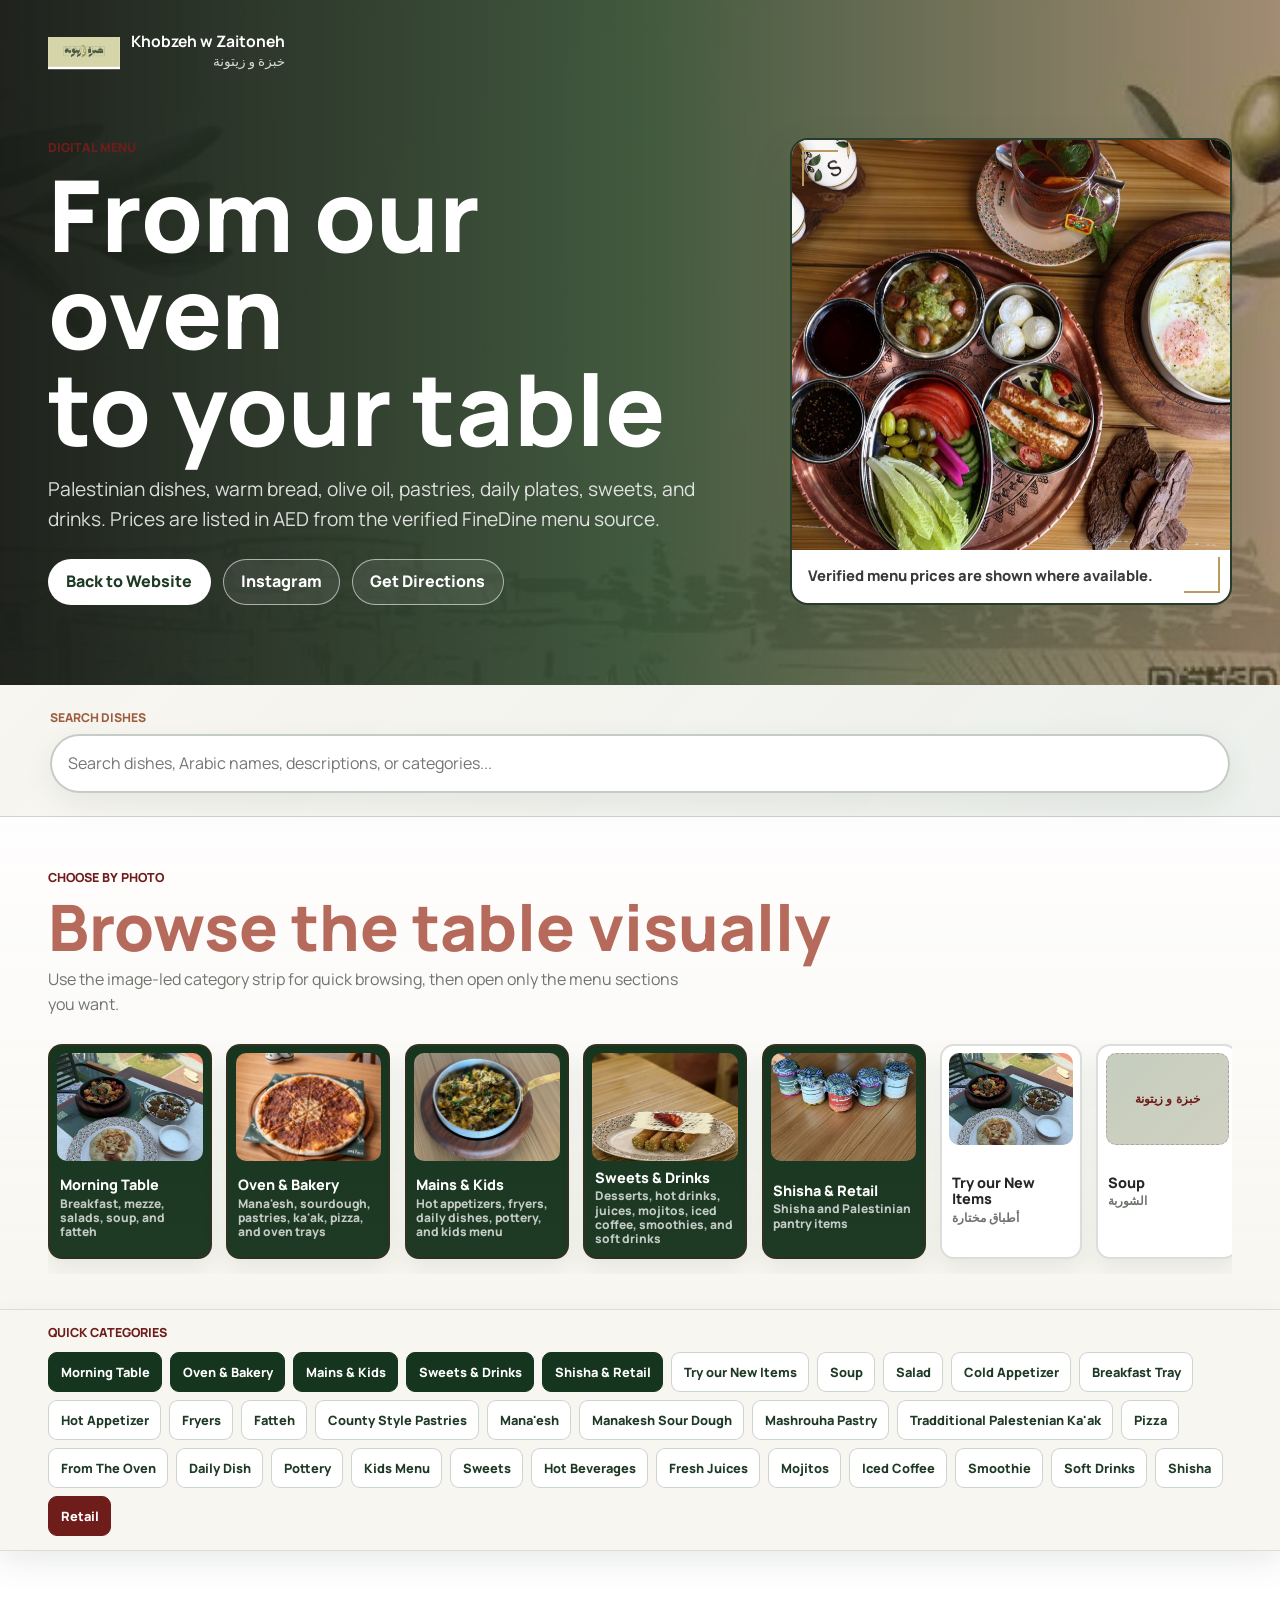
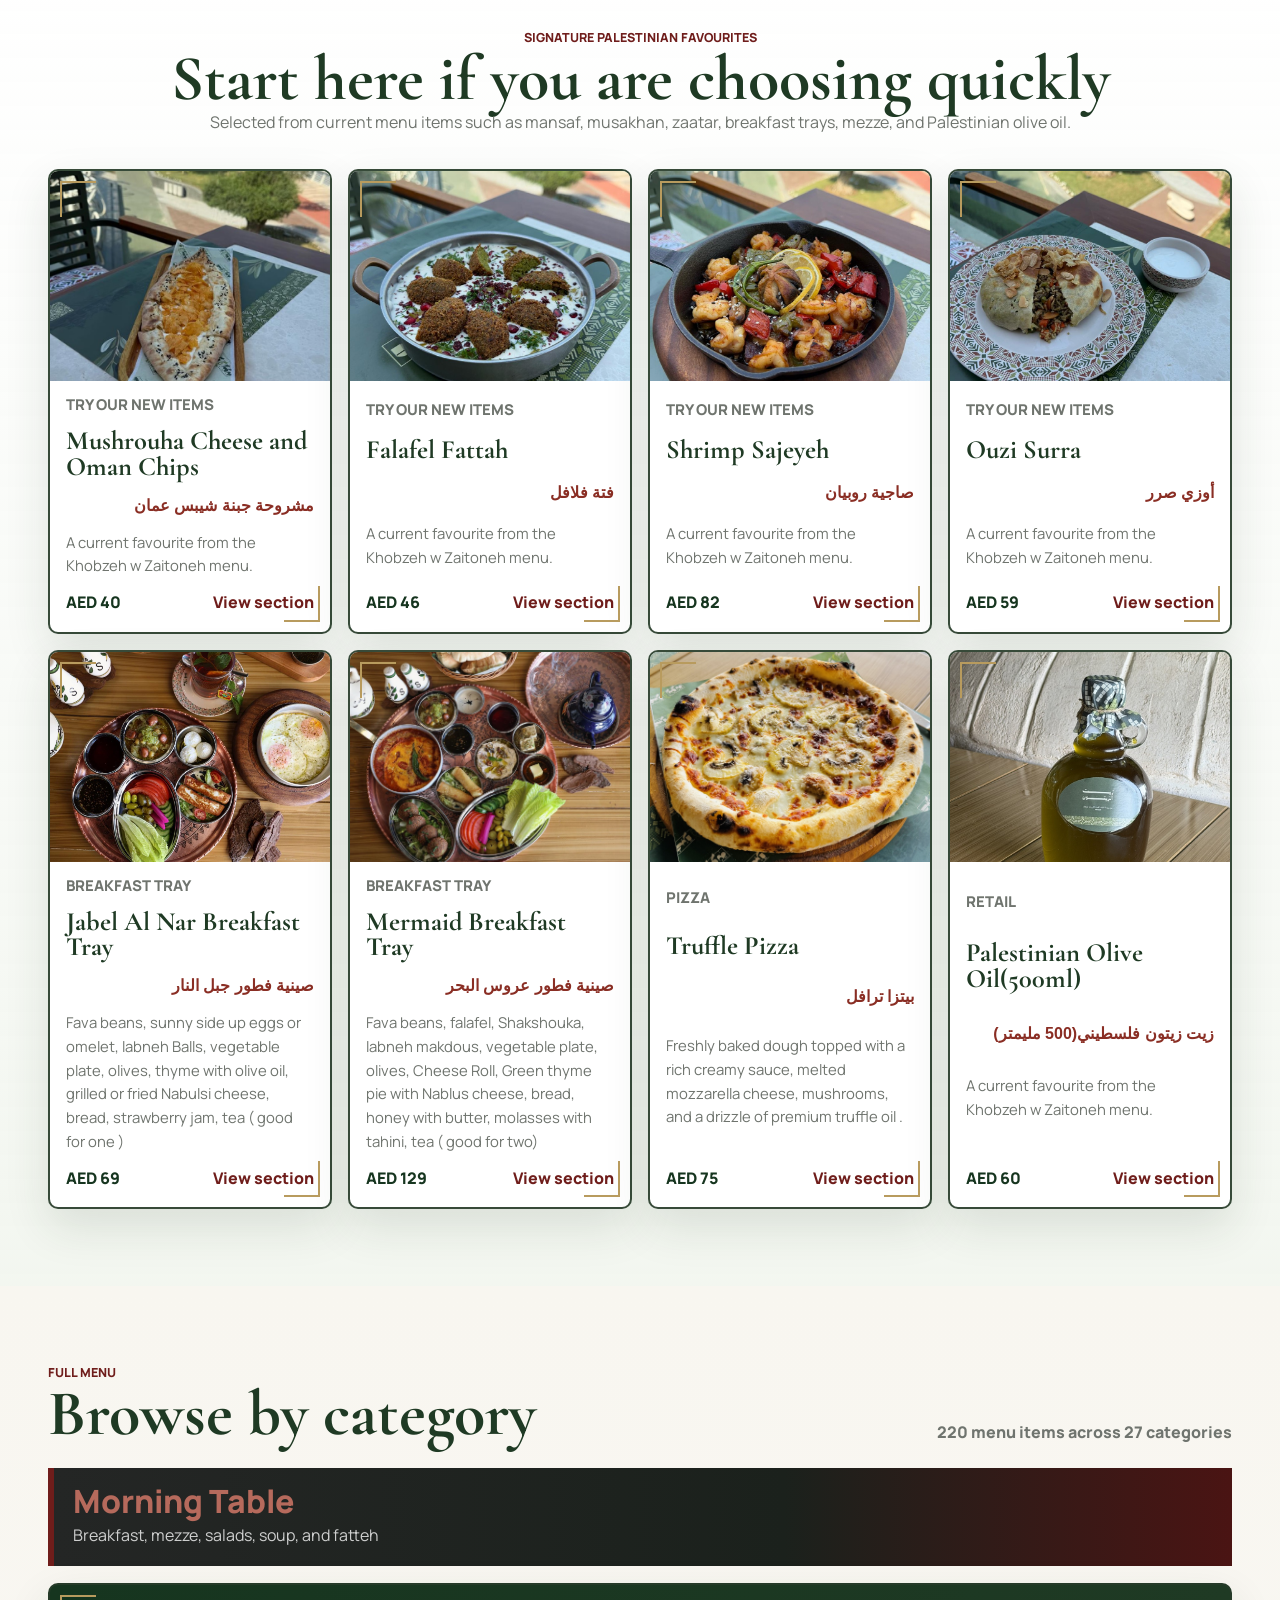
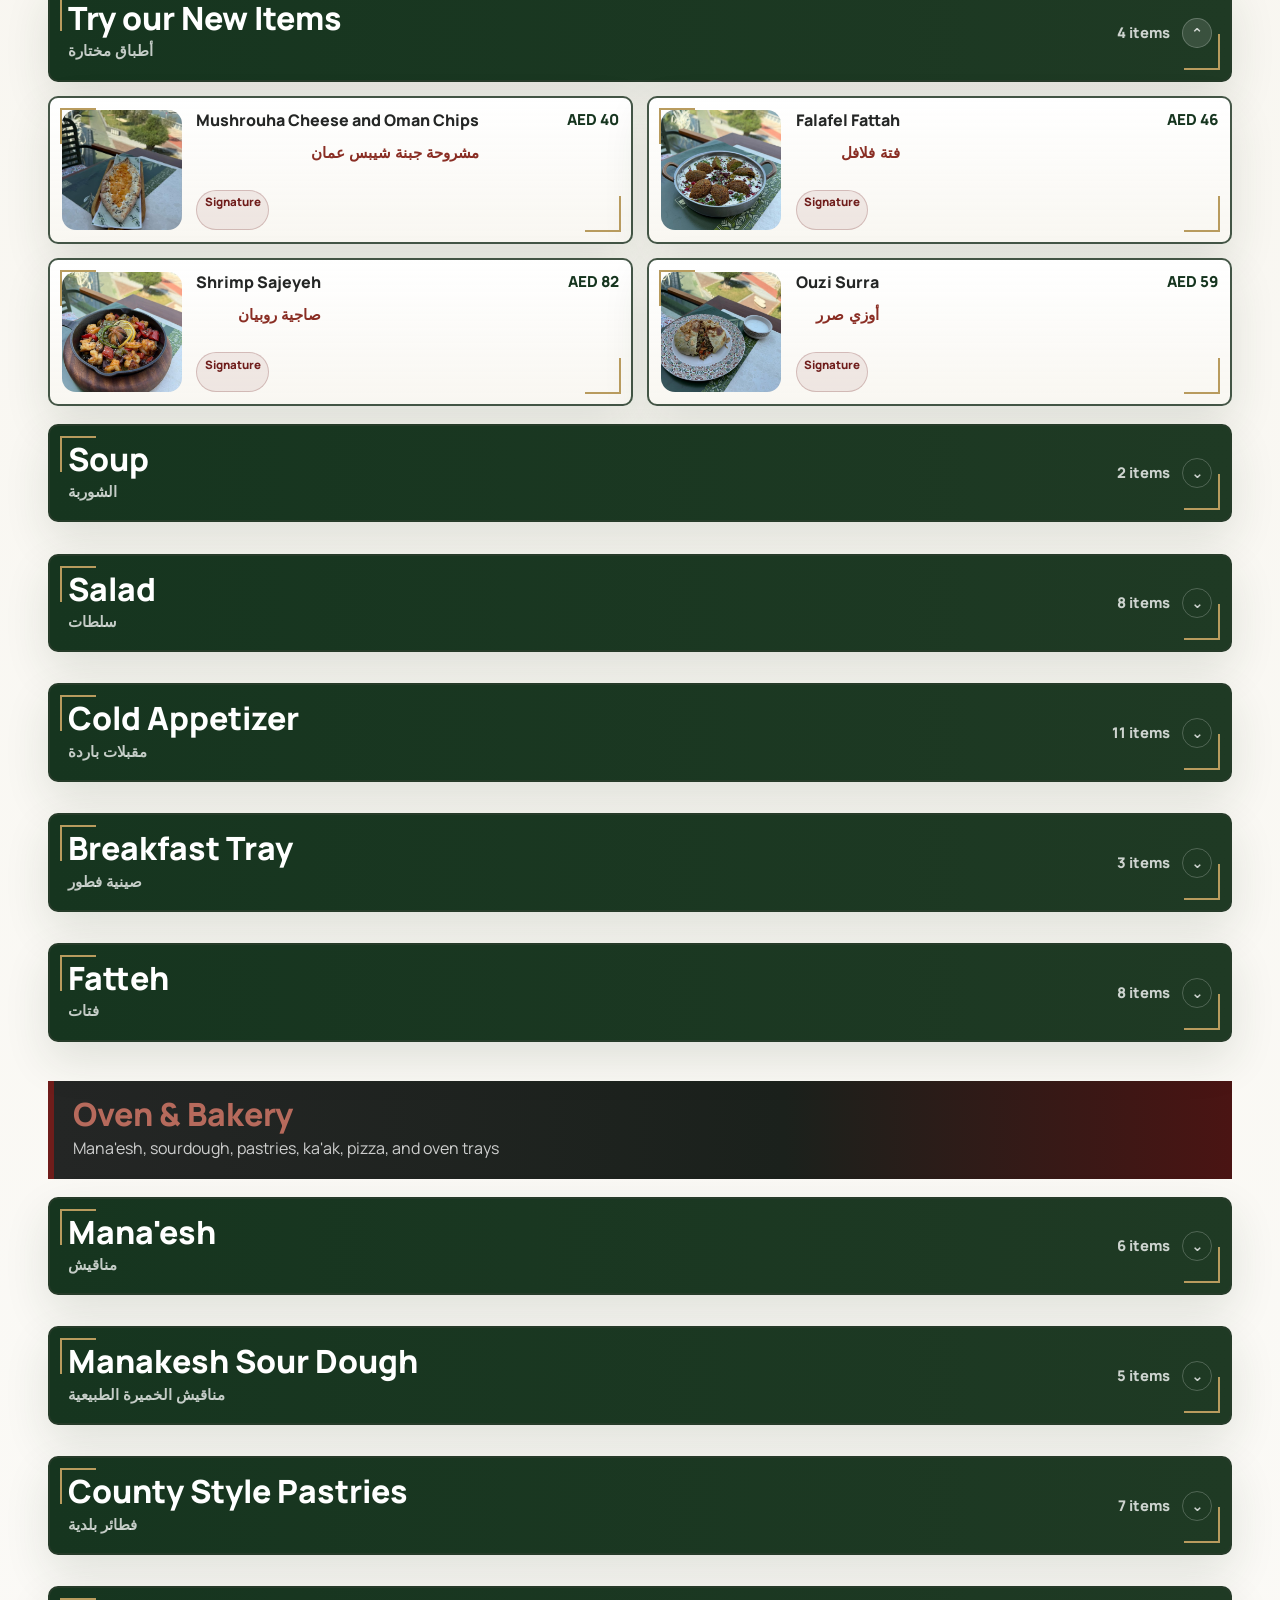
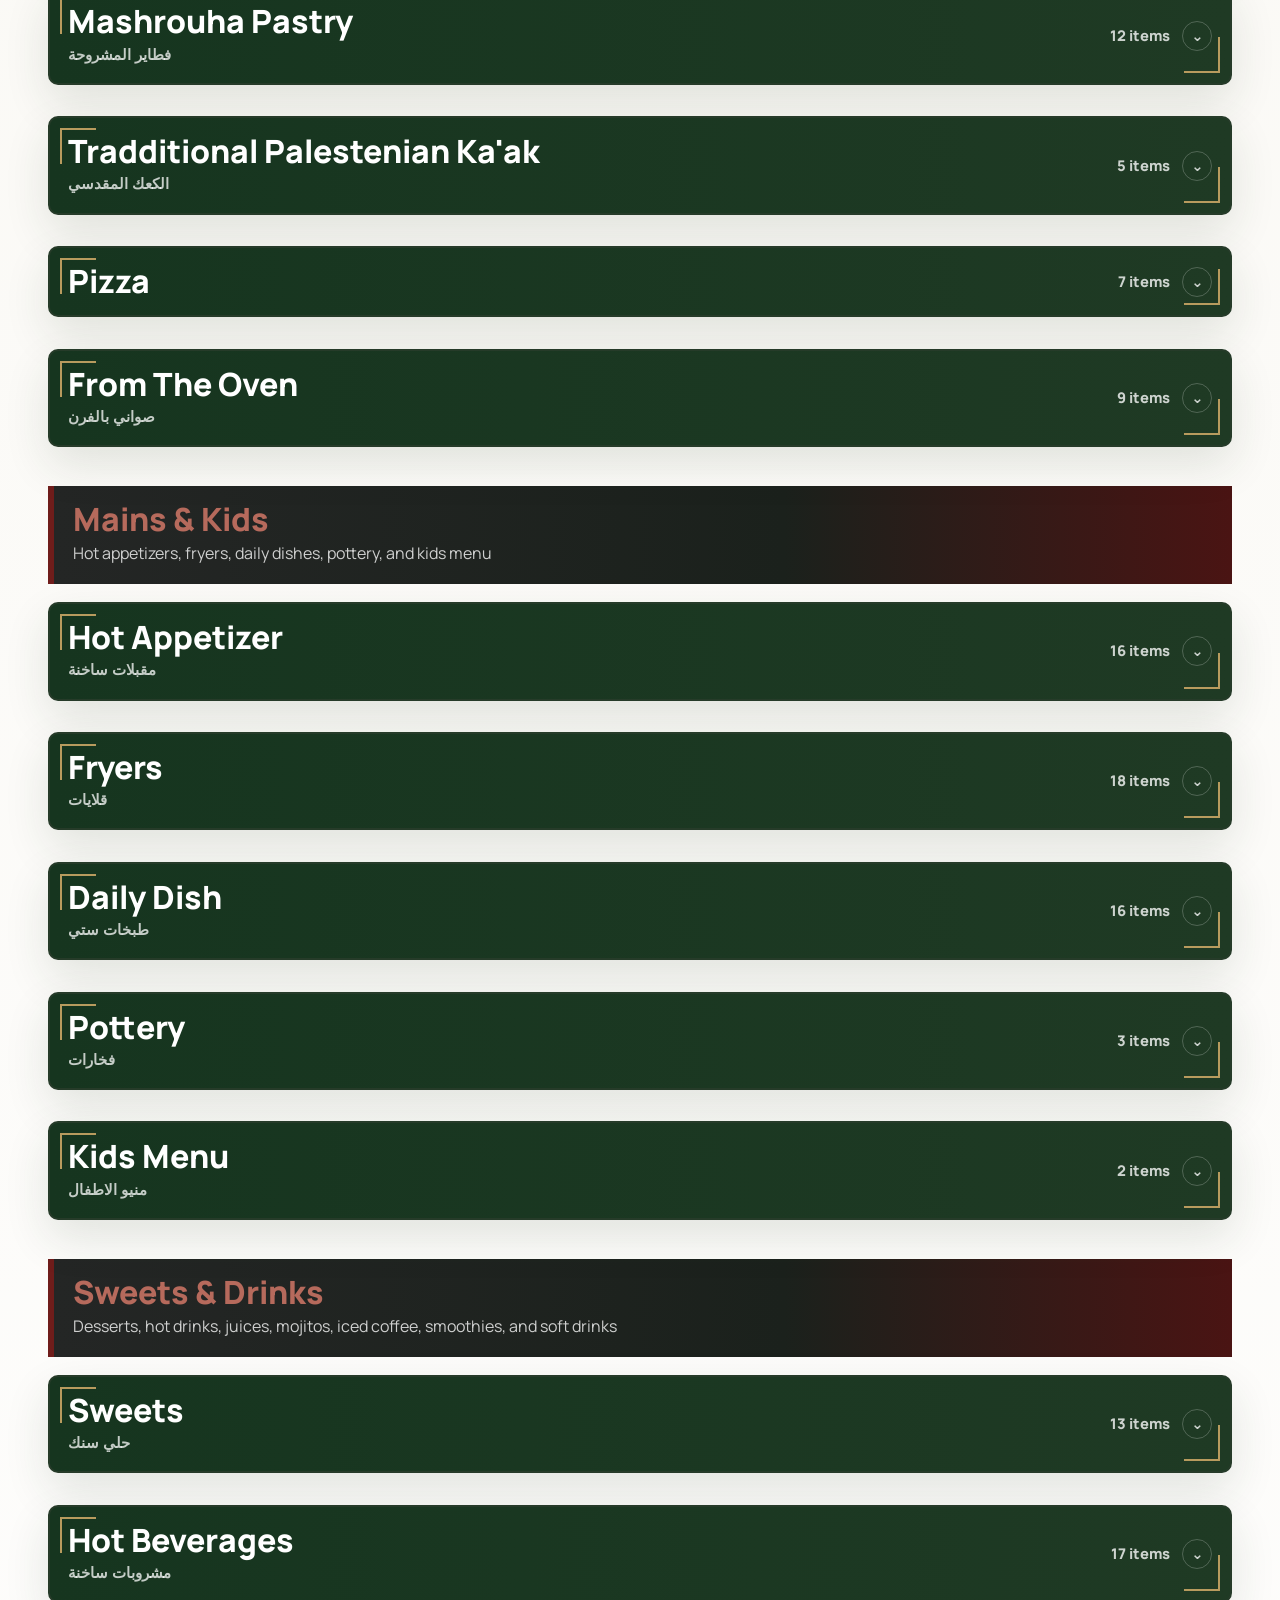
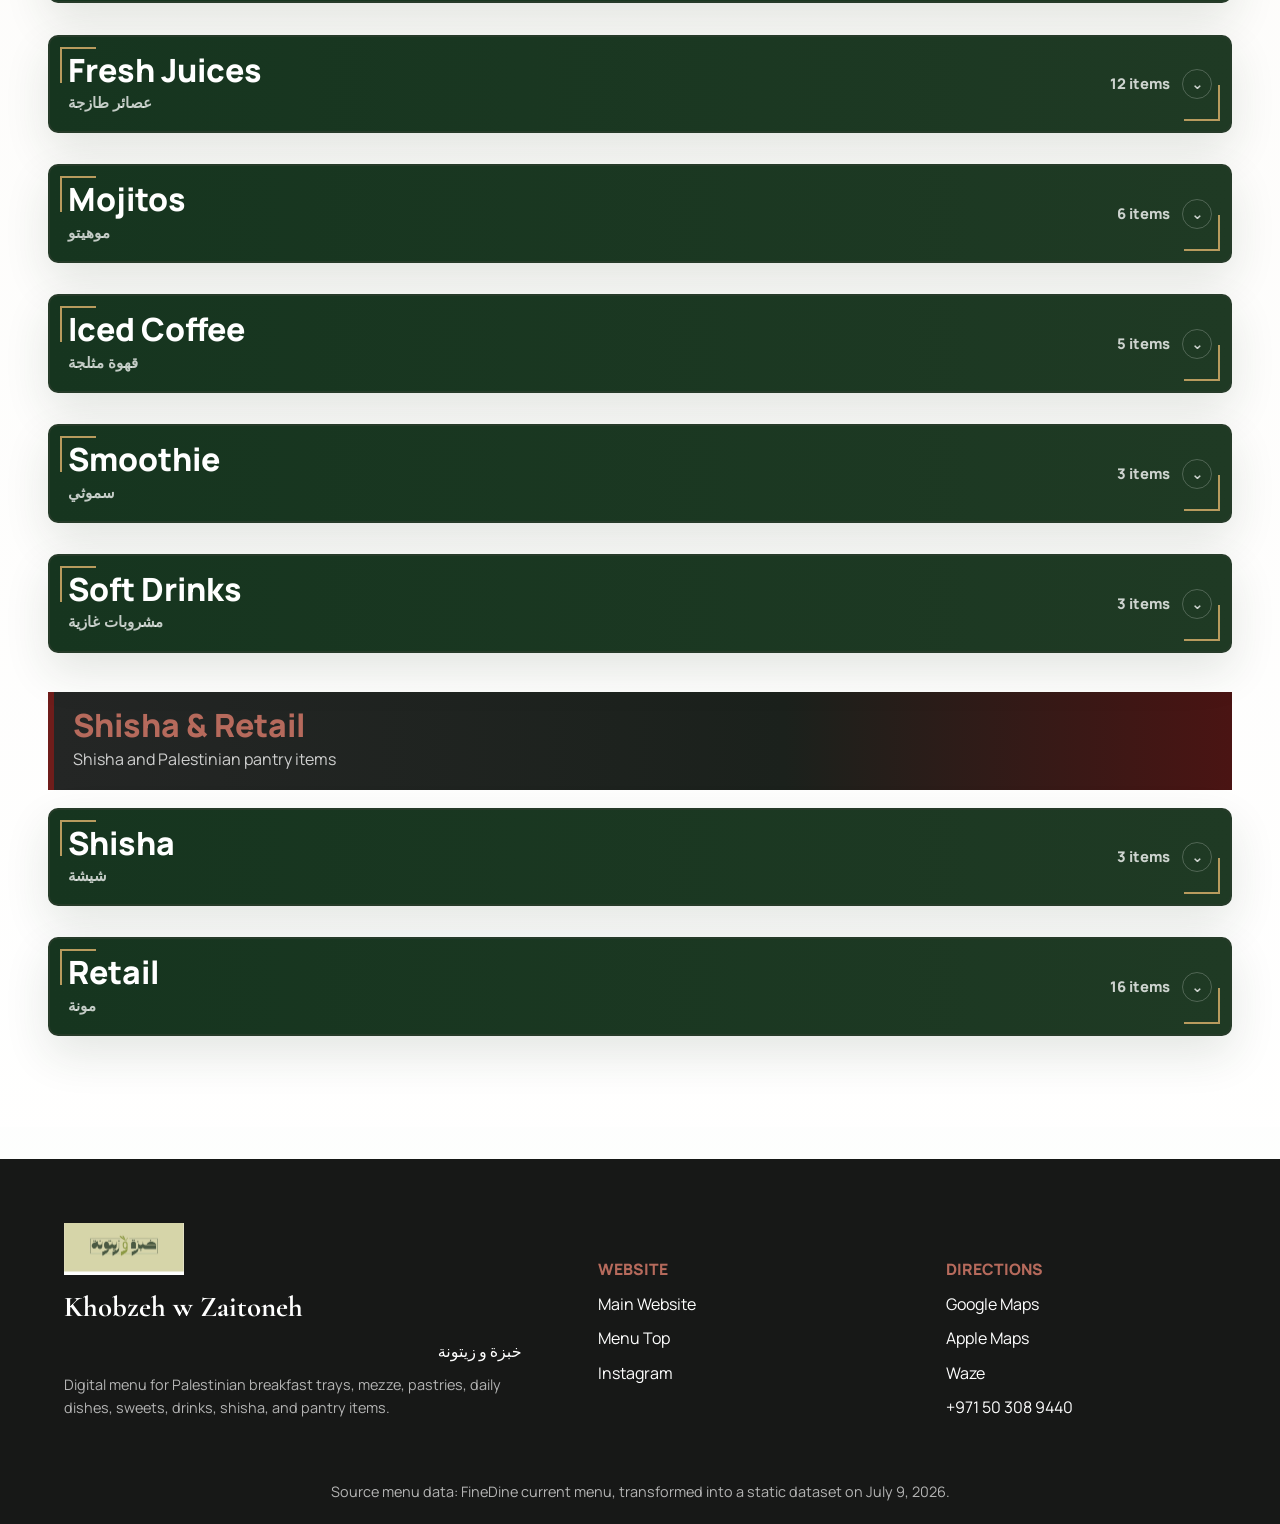
==== commit 1018d46c: "test5" ====
--- a/menu.html
+++ b/menu.html
@@ -54,7 +54,7 @@
         <div class="menu-title-grid">
           <div class="menu-title-block">
             <p class="eyebrow">Digital Menu</p>
-            <h1>From our oven to your table</h1>
+            <h1>From our oven<br />to your table</h1>
             <p>
               Palestinian dishes, warm bread, olive oil, pastries, daily plates, sweets, and drinks. Prices are listed in AED from the verified FineDine menu source.
             </p>
@@ -66,7 +66,7 @@
           </div>
 
           <figure class="menu-hero-card arabic-frame">
-            <img src="assets/dishes/breakfast-tray.jpg" alt="Palestinian breakfast tray from the current menu" />
+            <img src="assets/finedine/items/jabel-al-nar-breakfast-tray-2b649c94.jpg" alt="Palestinian breakfast tray from the current menu" />
             <figcaption>Verified menu prices are shown where available.</figcaption>
           </figure>
         </div>
@@ -74,57 +74,27 @@
     </header>
 
     <main id="menuContent">
-      <section class="menu-overview" aria-labelledby="menuOverviewTitle">
-        <div class="menu-overview-heading">
-          <p class="eyebrow">Choose a Menu Path</p>
-          <h2 id="menuOverviewTitle">The Khobzeh menu</h2>
-          <p>Jump into the table section you need, then use search or the sticky category bar to narrow the full menu.</p>
-        </div>
-        <div class="menu-jump-grid" aria-label="Menu section shortcuts">
-          <a class="menu-jump-card" href="#group-morning-table">
-            <img src="assets/dishes/breakfast-tray.jpg" alt="Palestinian breakfast tray" />
-            <span>
-              <strong>Morning Table</strong>
-              <small>Breakfast, mezze, salads, fatteh</small>
-            </span>
-          </a>
-          <a class="menu-jump-card" href="#group-oven-bakery">
-            <img src="assets/images/mushrouha-cheese-oman.jpg" alt="Fresh baked mashrouha pastry" />
-            <span>
-              <strong>Oven & Bakery</strong>
-              <small>Mana'esh, mashrouha, ka'ak, pizza</small>
-            </span>
-          </a>
-          <a class="menu-jump-card" href="#group-mains-pottery">
-            <img src="https://media.finedinemenu.com/paD9-md-v/321141b3-117f-4c53-ab15-084f5d7ee022.jpeg" alt="Mansaf from the current menu" />
-            <span>
-              <strong>Mains & Kids</strong>
-              <small>Daily dishes, pottery, hot plates</small>
-            </span>
-          </a>
-          <a class="menu-jump-card" href="#group-sweets-drinks">
-            <img src="assets/video-frames/menu-dish-01.jpg" alt="Restaurant drink and table detail" />
-            <span>
-              <strong>Sweets & Drinks</strong>
-              <small>Desserts, coffee, juices, mojitos</small>
-            </span>
-          </a>
-          <a class="menu-jump-card" href="#group-shisha-retail">
-            <img src="assets/video-frames/gallery-detail-01.jpg" alt="Palestinian pantry and interior detail" />
-            <span>
-              <strong>Shisha & Retail</strong>
-              <small>Shisha and pantry items</small>
-            </span>
-          </a>
-        </div>
-      </section>
-
-      <section class="menu-tools" aria-label="Menu search and categories">
+      <section class="menu-tools" aria-label="Menu search">
         <label class="search-wrap" for="menuSearch">
           <span>Search dishes</span>
           <input type="search" id="menuSearch" placeholder="Search dishes, Arabic names, descriptions, or categories..." autocomplete="off" />
         </label>
-        <nav class="category-nav" id="categoryNav" aria-label="Menu categories"></nav>
+      </section>
+
+      <section class="visual-category-section" aria-labelledby="visualCategoryTitle">
+        <div class="menu-overview-heading">
+          <p class="eyebrow">Choose by Photo</p>
+          <h2 id="visualCategoryTitle">Browse the table visually</h2>
+          <p>Use the image-led category strip for quick browsing, then open only the menu sections you want.</p>
+        </div>
+        <div class="visual-category-strip" id="visualCategoryStrip" aria-label="Visual menu categories"></div>
+      </section>
+
+      <section class="category-filter-section" aria-label="Compact menu category filters">
+        <div class="category-filter-inner">
+          <p class="eyebrow">Quick Categories</p>
+          <nav class="category-nav" id="categoryNav" aria-label="Menu categories"></nav>
+        </div>
       </section>
 
       <section class="signature-section" aria-labelledby="signatureTitle">
--- a/styles.css
+++ b/styles.css
@@ -3,6 +3,7 @@
   --warm-white: #f8f6f0;
   --soft-cream: #eee7da;
   --deep-green: #1f3a24;
+  --forest-green: #16351f;
   --olive-green: #4e6b3c;
   --sage-green: #8a9b73;
   --mint-grey: #d8dfd0;
@@ -10,6 +11,10 @@
   --soft-charcoal: #383c39;
   --stone-grey: #6f746e;
   --light-grey: #ecefec;
+  --burgundy: #6f1d1b;
+  --maroon: #4a1413;
+  --dark-red: #8a2e24;
+  --rose-clay: #b66a5c;
   --arabic-frame: #263b29;
   --gold-muted: #b89b5e;
   --terracotta-muted: #9f5d3f;
@@ -76,7 +81,7 @@
 }
 
 :focus-visible {
-  outline: 3px solid rgba(184, 155, 94, 0.85);
+  outline: 3px solid rgba(111, 29, 27, 0.72);
   outline-offset: 4px;
 }
 
@@ -154,7 +159,7 @@
 
 .eyebrow,
 .tag {
-  color: var(--terracotta-muted);
+  color: var(--burgundy);
   font-size: 0.78rem;
   font-weight: 900;
   letter-spacing: 0;
@@ -1609,7 +1614,7 @@
 /* Requested refinement pass: video, location, reviews, footer, and menu polish. */
 .eyebrow,
 .tag {
-  color: var(--gold-muted);
+  color: var(--burgundy);
 }
 
 .hero-media {
@@ -2234,6 +2239,665 @@
   }
 }
 
+/* Latest menu UX pass: visual categories, compact filters, accordions, and robust photo states. */
+.btn-solid:hover {
+  background: var(--burgundy);
+}
+
+.btn-light:hover,
+.site-footer a:hover {
+  color: var(--rose-clay);
+}
+
+.btn-ghost:hover {
+  border-color: var(--burgundy);
+  color: var(--burgundy);
+}
+
+.review-stars {
+  color: var(--rose-clay);
+}
+
+.review-heading-card h2,
+.site-footer h2,
+.menu-overview-heading h2 {
+  color: var(--rose-clay);
+}
+
+.menu-page {
+  background:
+    radial-gradient(circle at top left, rgba(111, 29, 27, 0.12), transparent 28rem),
+    radial-gradient(circle at 85% 10%, rgba(78, 107, 60, 0.16), transparent 24rem),
+    linear-gradient(180deg, #fbfaf6, #eef3ea 48%, #ffffff);
+  overflow-x: hidden;
+}
+
+.menu-page main,
+.menu-header-inner,
+.menu-title-grid,
+.menu-title-block,
+.menu-overview-heading,
+.category-filter-inner,
+.visual-category-section,
+.signature-section,
+.full-menu-section {
+  max-width: 100%;
+  min-width: 0;
+}
+
+.menu-header-bg {
+  background:
+    linear-gradient(90deg, rgba(18, 21, 19, 0.94), rgba(22, 53, 31, 0.78), rgba(74, 20, 19, 0.38)),
+    url("assets/images/menu-background.jpg") center/cover;
+}
+
+.menu-tools {
+  position: relative;
+  top: auto;
+  z-index: 30;
+  gap: 0;
+  padding: clamp(1rem, 3vw, 1.45rem) clamp(1rem, 4vw, 3rem);
+  background:
+    linear-gradient(135deg, rgba(248, 246, 240, 0.98), rgba(236, 239, 236, 0.96));
+  box-shadow: none;
+}
+
+.search-wrap {
+  max-width: 1180px;
+}
+
+.search-wrap input {
+  min-height: 52px;
+  border-color: rgba(31, 58, 36, 0.26);
+  box-shadow: 0 10px 30px rgba(31, 58, 36, 0.08);
+}
+
+.search-wrap input:focus {
+  border-color: var(--burgundy);
+  outline: none;
+}
+
+.visual-category-section {
+  padding: clamp(2.1rem, 4vw, 3.4rem) clamp(1rem, 4vw, 3rem) clamp(1.4rem, 3vw, 2.2rem);
+  background:
+    linear-gradient(180deg, rgba(255, 255, 255, 0.94), rgba(248, 246, 240, 0.88)),
+    var(--warm-white);
+}
+
+.visual-category-section .menu-overview-heading {
+  color: var(--charcoal);
+}
+
+.visual-category-section .menu-overview-heading p:not(.eyebrow) {
+  color: var(--stone-grey);
+}
+
+.visual-category-strip {
+  display: flex;
+  gap: 0.9rem;
+  width: 100%;
+  max-width: 1320px;
+  margin: 0 auto;
+  overflow-x: auto;
+  overscroll-behavior-x: contain;
+  scroll-snap-type: x mandatory;
+  padding: 0.25rem 0 0.9rem;
+  scrollbar-width: thin;
+}
+
+.visual-category-card {
+  flex: 0 0 142px;
+  scroll-snap-align: start;
+  display: grid;
+  gap: 0.55rem;
+  border: 2px solid rgba(31, 58, 36, 0.16);
+  border-radius: 14px;
+  background: var(--white);
+  color: var(--charcoal);
+  padding: 0.45rem;
+  cursor: pointer;
+  text-align: left;
+  box-shadow: 0 12px 24px rgba(31, 58, 36, 0.08);
+  transition: transform 0.22s ease, border-color 0.22s ease, box-shadow 0.22s ease;
+}
+
+.visual-category-card:hover,
+.visual-category-card:focus-visible,
+.visual-category-card.is-active {
+  transform: translateY(-3px);
+  border-color: var(--burgundy);
+  box-shadow: var(--shadow-soft);
+}
+
+.visual-category-card-primary {
+  flex-basis: 164px;
+  border-color: rgba(111, 29, 27, 0.26);
+  background: linear-gradient(180deg, var(--forest-green), var(--deep-green));
+  color: var(--white);
+}
+
+.visual-category-card-primary .visual-category-text small,
+.visual-category-card-primary .arabic-name {
+  color: rgba(255, 255, 255, 0.74);
+}
+
+.visual-category-media {
+  display: grid;
+  place-items: center;
+  overflow: hidden;
+  border-radius: 10px;
+  background:
+    linear-gradient(135deg, rgba(31, 58, 36, 0.1), rgba(111, 29, 27, 0.08)),
+    var(--mint-grey);
+}
+
+.visual-category-media img {
+  width: 100%;
+  aspect-ratio: 1.35 / 1;
+  height: auto;
+  object-fit: cover;
+  object-position: center;
+}
+
+.visual-category-text {
+  display: grid;
+  gap: 0.18rem;
+  min-height: 54px;
+  align-content: start;
+  padding: 0 0.15rem 0.2rem;
+}
+
+.visual-category-text strong {
+  font-size: 0.9rem;
+  font-weight: 950;
+  line-height: 1.14;
+}
+
+.visual-category-text small {
+  color: var(--stone-grey);
+  font-size: 0.75rem;
+  font-weight: 800;
+  line-height: 1.2;
+}
+
+.category-filter-section {
+  position: sticky;
+  top: 0;
+  z-index: 70;
+  border-block: 1px solid rgba(31, 58, 36, 0.13);
+  background: rgba(248, 246, 240, 0.96);
+  box-shadow: 0 12px 28px rgba(31, 58, 36, 0.09);
+  backdrop-filter: blur(14px);
+}
+
+.category-filter-inner {
+  display: grid;
+  gap: 0.55rem;
+  width: 100%;
+  max-width: 1320px;
+  margin: 0 auto;
+  padding: 0.85rem clamp(1rem, 4vw, 3rem);
+  overflow: hidden;
+}
+
+.category-nav {
+  display: flex;
+  flex-wrap: wrap;
+  gap: 0.5rem;
+  width: 100%;
+  min-width: 0;
+  overflow: visible;
+  padding-bottom: 0;
+}
+
+.category-nav button,
+.category-nav .category-group-button {
+  min-height: 40px;
+  border-radius: 9px;
+  padding: 0.5rem 0.72rem;
+  font-size: 0.8rem;
+  line-height: 1.15;
+  overflow-wrap: anywhere;
+  min-width: 0;
+}
+
+.category-nav button {
+  border-color: rgba(31, 58, 36, 0.22);
+  background: var(--white);
+  color: var(--deep-green);
+}
+
+.category-nav .category-group-button {
+  border-color: var(--forest-green);
+  background: var(--forest-green);
+  color: var(--white);
+}
+
+.category-nav button.is-active,
+.category-nav button:hover {
+  border-color: var(--burgundy);
+  background: var(--burgundy);
+  color: var(--white);
+}
+
+.category-nav .category-group-button.is-active,
+.category-nav .category-group-button:hover {
+  border-color: var(--burgundy);
+  background: var(--burgundy);
+  color: var(--white);
+}
+
+.signature-section {
+  background:
+    linear-gradient(180deg, rgba(255, 255, 255, 0.94), rgba(238, 243, 234, 0.72)),
+    var(--white);
+}
+
+.signature-card {
+  border-color: rgba(38, 59, 41, 0.92);
+  background: var(--white);
+}
+
+.signature-card > img {
+  aspect-ratio: 4 / 3;
+  height: auto;
+  object-fit: cover;
+  object-position: center;
+}
+
+.signature-meta a {
+  color: var(--burgundy);
+  font-weight: 950;
+}
+
+.full-menu-section {
+  background:
+    linear-gradient(180deg, rgba(248, 246, 240, 0.88), rgba(255, 255, 255, 0.96)),
+    var(--warm-white);
+}
+
+.menu-group {
+  scroll-margin-top: 160px;
+}
+
+.menu-group-header {
+  border-left-color: var(--burgundy);
+  background:
+    linear-gradient(90deg, var(--charcoal), #1b211c 62%, var(--maroon));
+}
+
+.menu-group-header h3 {
+  color: var(--rose-clay);
+}
+
+.menu-section {
+  scroll-margin-top: 178px;
+}
+
+button.menu-section-header {
+  width: 100%;
+  border-width: 2px;
+  text-align: left;
+  cursor: pointer;
+}
+
+.menu-section-header {
+  align-items: center;
+  background:
+    linear-gradient(90deg, var(--forest-green), var(--deep-green));
+}
+
+.category-title-wrap {
+  display: grid;
+  gap: 0.25rem;
+}
+
+.category-meta {
+  display: inline-flex;
+  align-items: center;
+  gap: 0.75rem;
+  margin-left: auto;
+  color: rgba(255, 255, 255, 0.78);
+  white-space: nowrap;
+}
+
+.chevron {
+  display: inline-grid;
+  width: 30px;
+  height: 30px;
+  place-items: center;
+  border: 1px solid rgba(255, 255, 255, 0.22);
+  border-radius: 999px;
+  transition: transform 0.22s ease, background 0.22s ease;
+}
+
+.category-accordion-trigger[aria-expanded="true"] .chevron {
+  transform: rotate(180deg);
+  background: rgba(255, 255, 255, 0.12);
+}
+
+.category-panel {
+  animation: menu-panel-in 0.22s ease;
+}
+
+.category-panel[hidden] {
+  display: none;
+}
+
+@keyframes menu-panel-in {
+  from {
+    opacity: 0;
+    transform: translateY(-4px);
+  }
+
+  to {
+    opacity: 1;
+    transform: translateY(0);
+  }
+}
+
+.menu-item-card {
+  grid-template-columns: 120px minmax(0, 1fr);
+  min-height: 146px;
+  border-color: rgba(38, 59, 41, 0.86);
+  background:
+    linear-gradient(180deg, rgba(255, 255, 255, 0.98), rgba(248, 246, 240, 0.9)),
+    var(--white);
+}
+
+.menu-item-card:hover,
+.menu-item-card:focus-within {
+  border-color: var(--burgundy);
+}
+
+.menu-item-image {
+  width: 120px;
+  height: 120px;
+  border-radius: 14px;
+  background:
+    linear-gradient(135deg, rgba(31, 58, 36, 0.12), rgba(111, 29, 27, 0.08)),
+    var(--warm-white);
+}
+
+.menu-item-image img,
+.menu-item-photo {
+  width: 100%;
+  height: 100%;
+  object-fit: cover;
+  object-position: center;
+}
+
+.menu-item-card.no-photo {
+  grid-template-columns: 86px minmax(0, 1fr);
+}
+
+.menu-item-card.no-photo .menu-item-image {
+  width: 86px;
+  height: 86px;
+}
+
+.image-fallback-mark,
+.menu-item-no-photo,
+.signature-no-photo,
+.visual-category-no-photo {
+  display: grid;
+  place-items: center;
+  width: 100%;
+  height: 100%;
+  min-height: 100%;
+  color: var(--burgundy);
+  font-family: Tahoma, Arial, "Noto Sans Arabic", sans-serif;
+  font-size: 0.78rem;
+  font-weight: 950;
+  line-height: 1.25;
+  text-align: center;
+}
+
+.is-missing {
+  border: 1px dashed rgba(111, 29, 27, 0.24);
+}
+
+.signature-no-photo {
+  min-height: 210px;
+  margin: -1rem -1rem 0;
+  background:
+    linear-gradient(135deg, rgba(31, 58, 36, 0.13), rgba(111, 29, 27, 0.1)),
+    var(--mint-grey);
+}
+
+.visual-category-no-photo {
+  aspect-ratio: 1.35 / 1;
+}
+
+.menu-card-title .arabic-name,
+.arabic-name {
+  color: var(--dark-red);
+}
+
+.menu-card-tags span {
+  border-color: rgba(111, 29, 27, 0.22);
+  background: rgba(111, 29, 27, 0.08);
+  color: var(--burgundy);
+}
+
+.price,
+.menu-price {
+  color: var(--forest-green);
+}
+
+@media (max-width: 1024px) {
+  .visual-category-card {
+    flex-basis: 136px;
+  }
+
+  .menu-group,
+  .menu-section {
+    scroll-margin-top: 190px;
+  }
+}
+
+@media (max-width: 768px) {
+  .menu-tools {
+    padding: 0.95rem 0.9rem;
+  }
+
+  .menu-title-block h1 {
+    max-width: 100%;
+    font-size: clamp(2.35rem, 10vw, 3.2rem);
+    line-height: 1.04;
+    overflow-wrap: normal;
+  }
+
+  .menu-title-block p:not(.eyebrow),
+  .visual-category-section .menu-overview-heading p:not(.eyebrow),
+  .signature-section .section-heading p,
+  .full-menu-section .menu-count-row p {
+    max-width: 100%;
+    overflow-wrap: break-word;
+  }
+
+  .visual-category-section .menu-overview-heading h2,
+  .signature-section .section-heading h2,
+  .full-menu-section .menu-count-row h2 {
+    max-width: 100%;
+    font-size: clamp(2rem, 8.8vw, 2.6rem);
+    line-height: 1.05;
+    overflow-wrap: break-word;
+  }
+
+  .search-wrap input {
+    min-height: 48px;
+    padding: 0.78rem 0.9rem;
+    font-size: 0.95rem;
+  }
+
+  .visual-category-section {
+    padding: 1.65rem 0.9rem 1.1rem;
+  }
+
+  .visual-category-strip {
+    gap: 0.7rem;
+    padding-bottom: 0.75rem;
+  }
+
+  .visual-category-card,
+  .visual-category-card-primary {
+    flex-basis: 128px;
+  }
+
+  .category-filter-inner {
+    padding: 0.72rem 0.85rem;
+  }
+
+  .category-nav {
+    display: grid;
+    grid-template-columns: repeat(2, minmax(0, 1fr));
+    gap: 0.45rem;
+  }
+
+  .category-nav button,
+  .category-nav .category-group-button {
+    min-height: 42px;
+    padding: 0.52rem 0.42rem;
+    font-size: 0.72rem;
+    white-space: normal;
+  }
+
+  .menu-count-row {
+    align-items: start;
+  }
+
+  .menu-section-header {
+    grid-template-columns: minmax(0, 1fr) auto;
+    padding: 0.9rem;
+  }
+
+  .category-meta {
+    gap: 0.45rem;
+    font-size: 0.82rem;
+  }
+
+  .menu-item-card,
+  .menu-item-card.no-photo {
+    grid-template-columns: 104px minmax(0, 1fr);
+    min-height: 126px;
+  }
+
+  .menu-item-image,
+  .menu-item-card.no-photo .menu-item-image {
+    width: 104px;
+    height: 104px;
+  }
+
+  .menu-card-top {
+    gap: 0.4rem;
+  }
+
+  .menu-item-card h4 {
+    font-size: 0.95rem;
+  }
+
+  .menu-card-title .arabic-name {
+    font-size: 0.88rem;
+  }
+
+  .menu-item-card p {
+    -webkit-line-clamp: 2;
+    font-size: 0.85rem;
+  }
+
+  .visit-layout {
+    grid-template-columns: 1fr;
+    gap: 24px;
+  }
+
+  .map-panel,
+  .map-panel iframe {
+    width: 100%;
+    min-height: 300px;
+    height: 300px;
+    border-radius: 22px;
+  }
+
+  .visit-card {
+    width: min(100%, 92vw);
+    margin-inline: auto;
+    padding: 28px 22px;
+  }
+
+  .visit-card address {
+    font-size: 1.05rem;
+    line-height: 1.45;
+  }
+
+  .contact-list dd {
+    font-size: 1.08rem;
+    line-height: 1.35;
+    word-break: break-word;
+  }
+
+  .visit-actions {
+    display: grid;
+    gap: 12px;
+  }
+
+  .visit-card .btn,
+  .visit-actions a {
+    width: 100%;
+    min-height: 48px;
+  }
+}
+
+@media (max-width: 480px) {
+  .menu-title-block h1 {
+    font-size: clamp(2.2rem, 9.6vw, 2.55rem);
+  }
+
+  .visual-category-card,
+  .visual-category-card-primary {
+    flex-basis: 116px;
+  }
+
+  .visual-category-section .menu-overview-heading h2,
+  .signature-section .section-heading h2,
+  .full-menu-section .menu-count-row h2 {
+    font-size: 2rem;
+  }
+
+  .visual-category-text {
+    min-height: 48px;
+  }
+
+  .visual-category-text strong {
+    font-size: 0.82rem;
+  }
+
+  .visual-category-text small {
+    font-size: 0.68rem;
+  }
+
+  .category-nav {
+    grid-template-columns: 1fr;
+  }
+
+  .category-nav button,
+  .category-nav .category-group-button {
+    font-size: 0.68rem;
+  }
+
+  .menu-item-card,
+  .menu-item-card.no-photo {
+    grid-template-columns: 92px minmax(0, 1fr);
+    padding: 0.65rem;
+  }
+
+  .menu-item-image,
+  .menu-item-card.no-photo .menu-item-image {
+    width: 92px;
+    height: 92px;
+  }
+}
+
 @media (prefers-reduced-motion: reduce) {
   *,
   *::before,
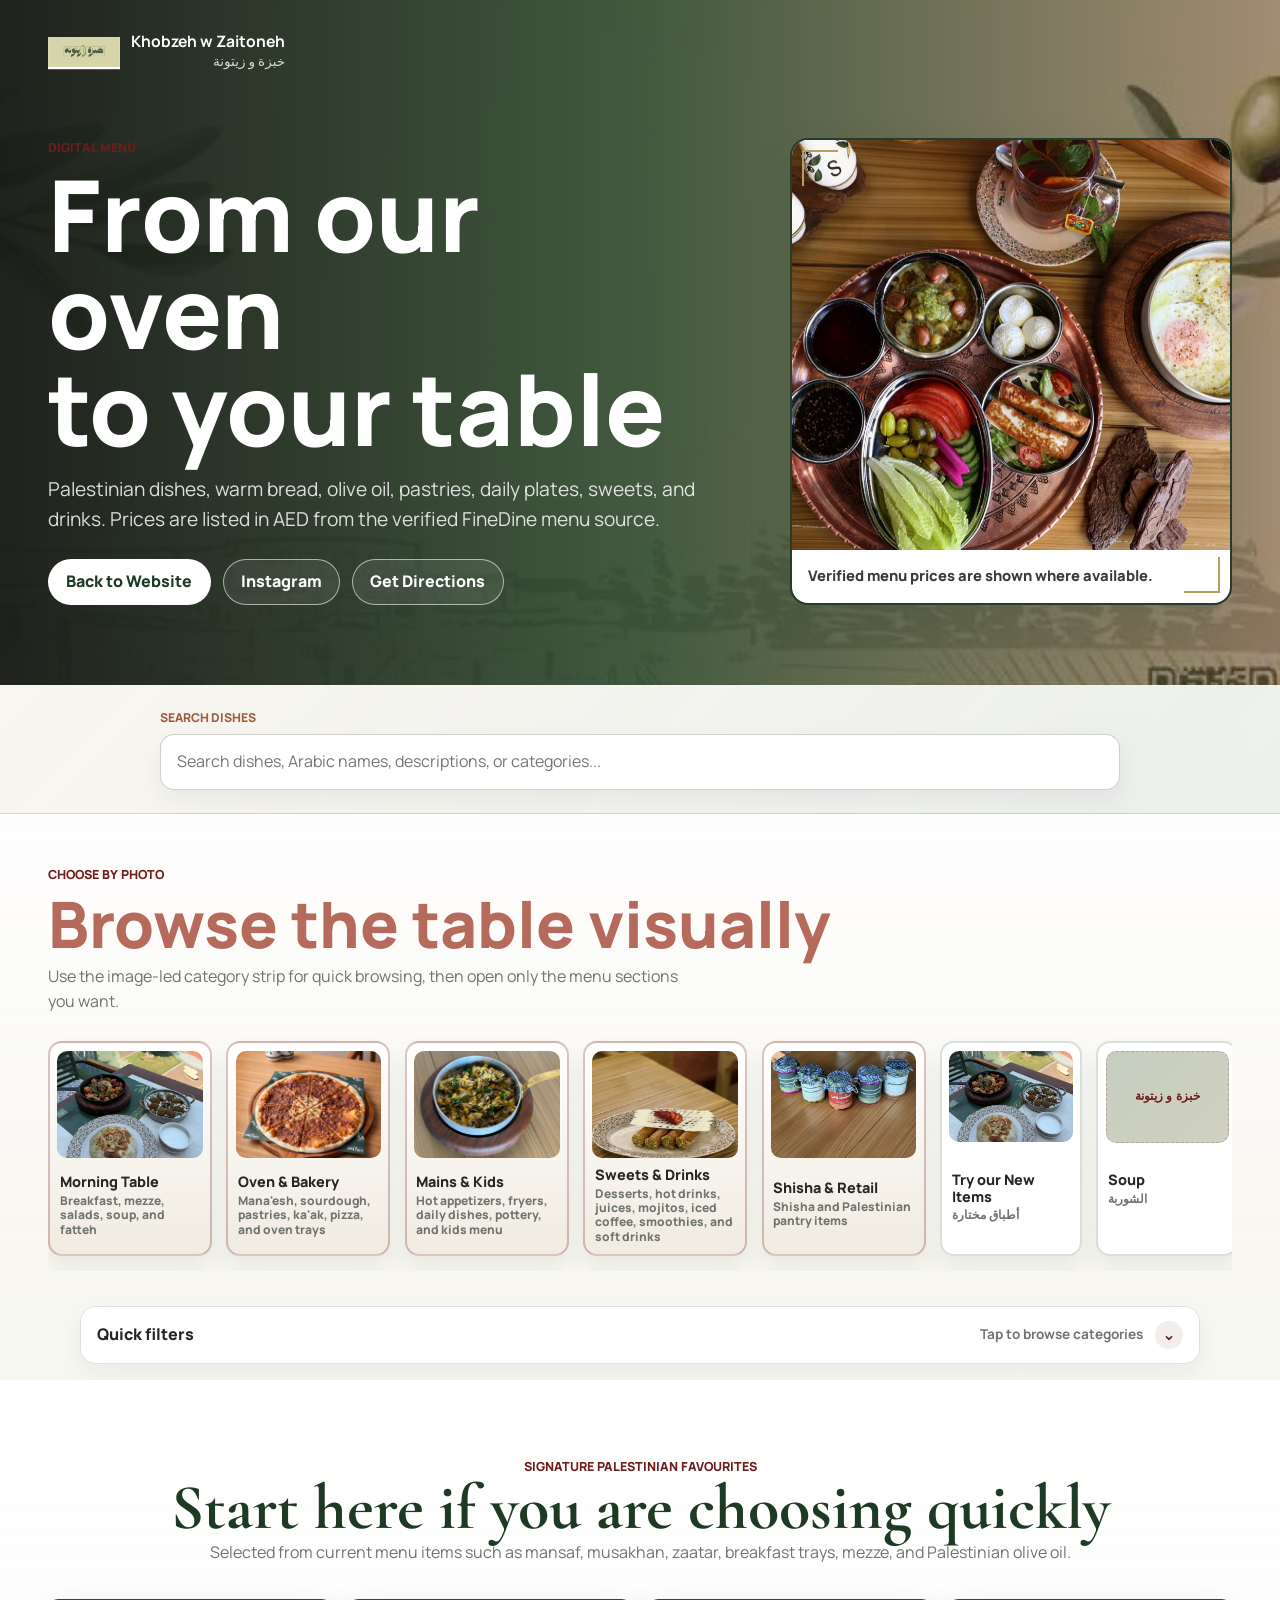
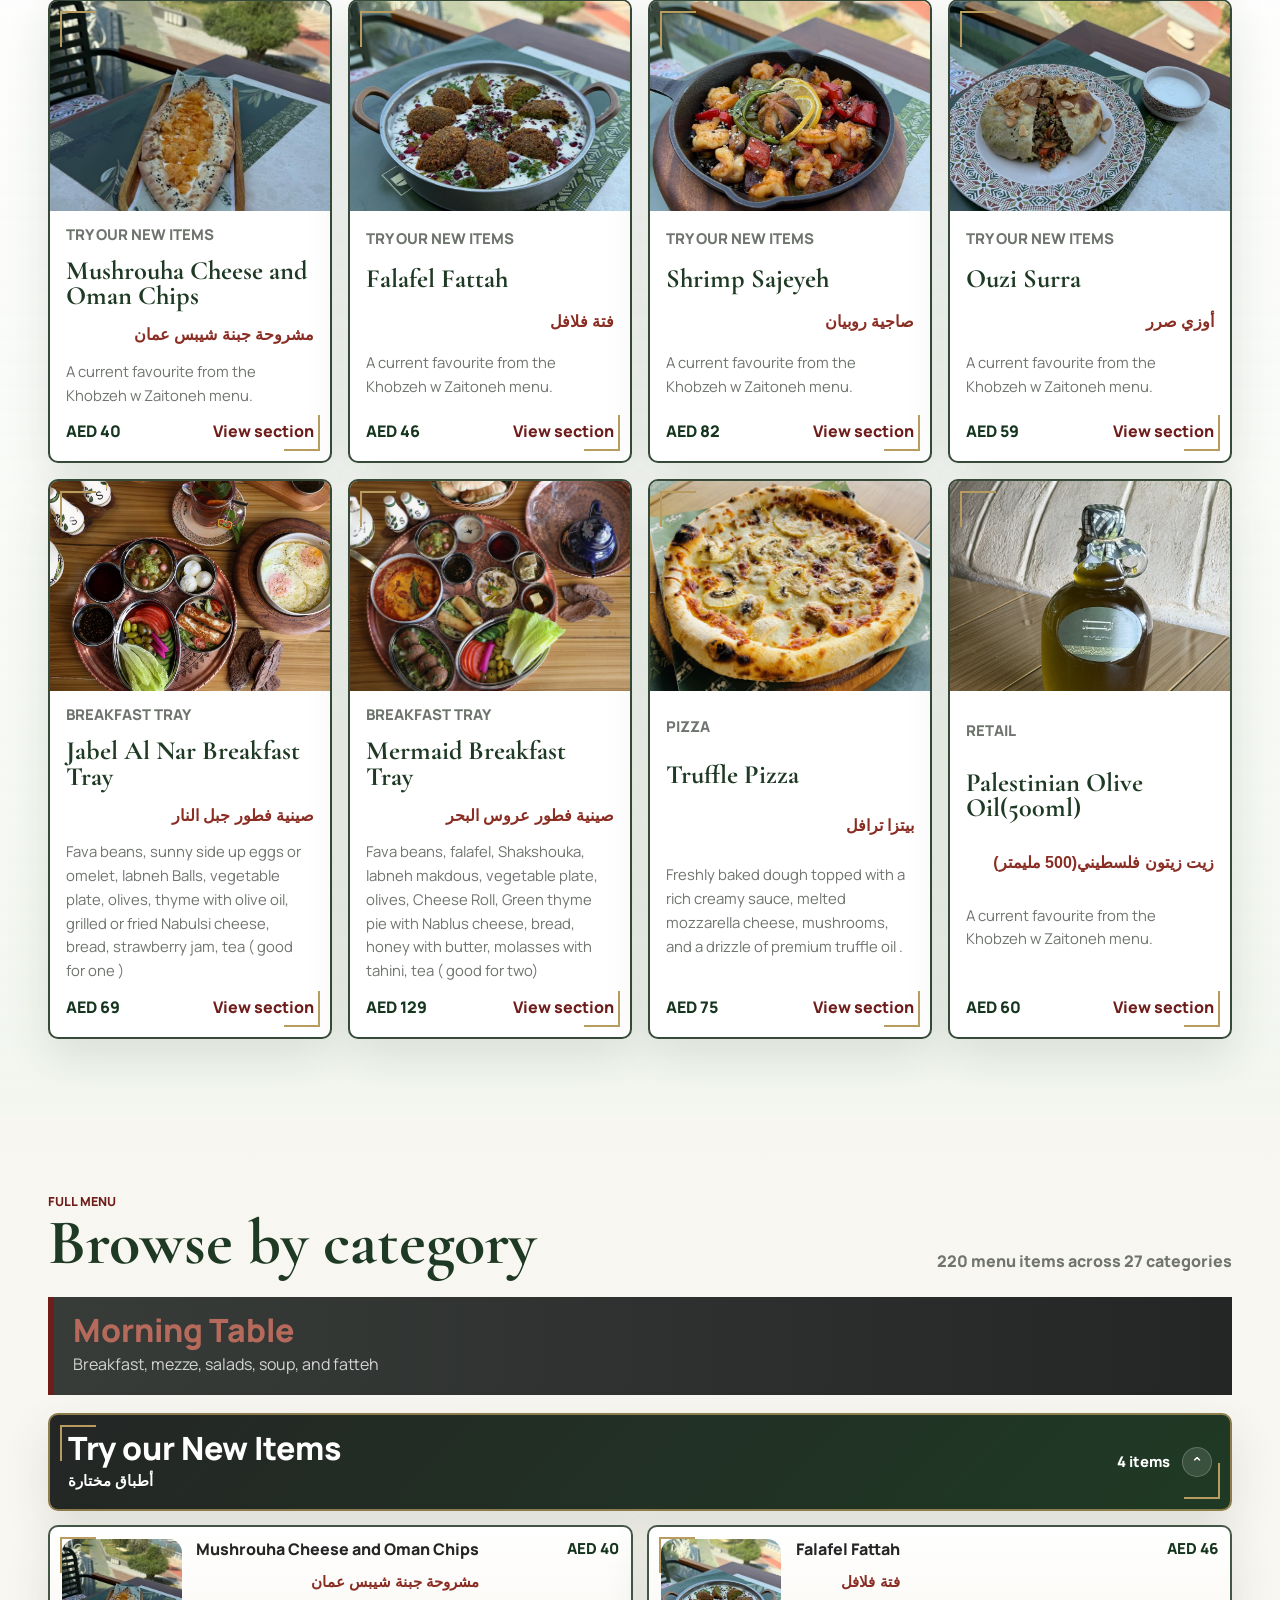
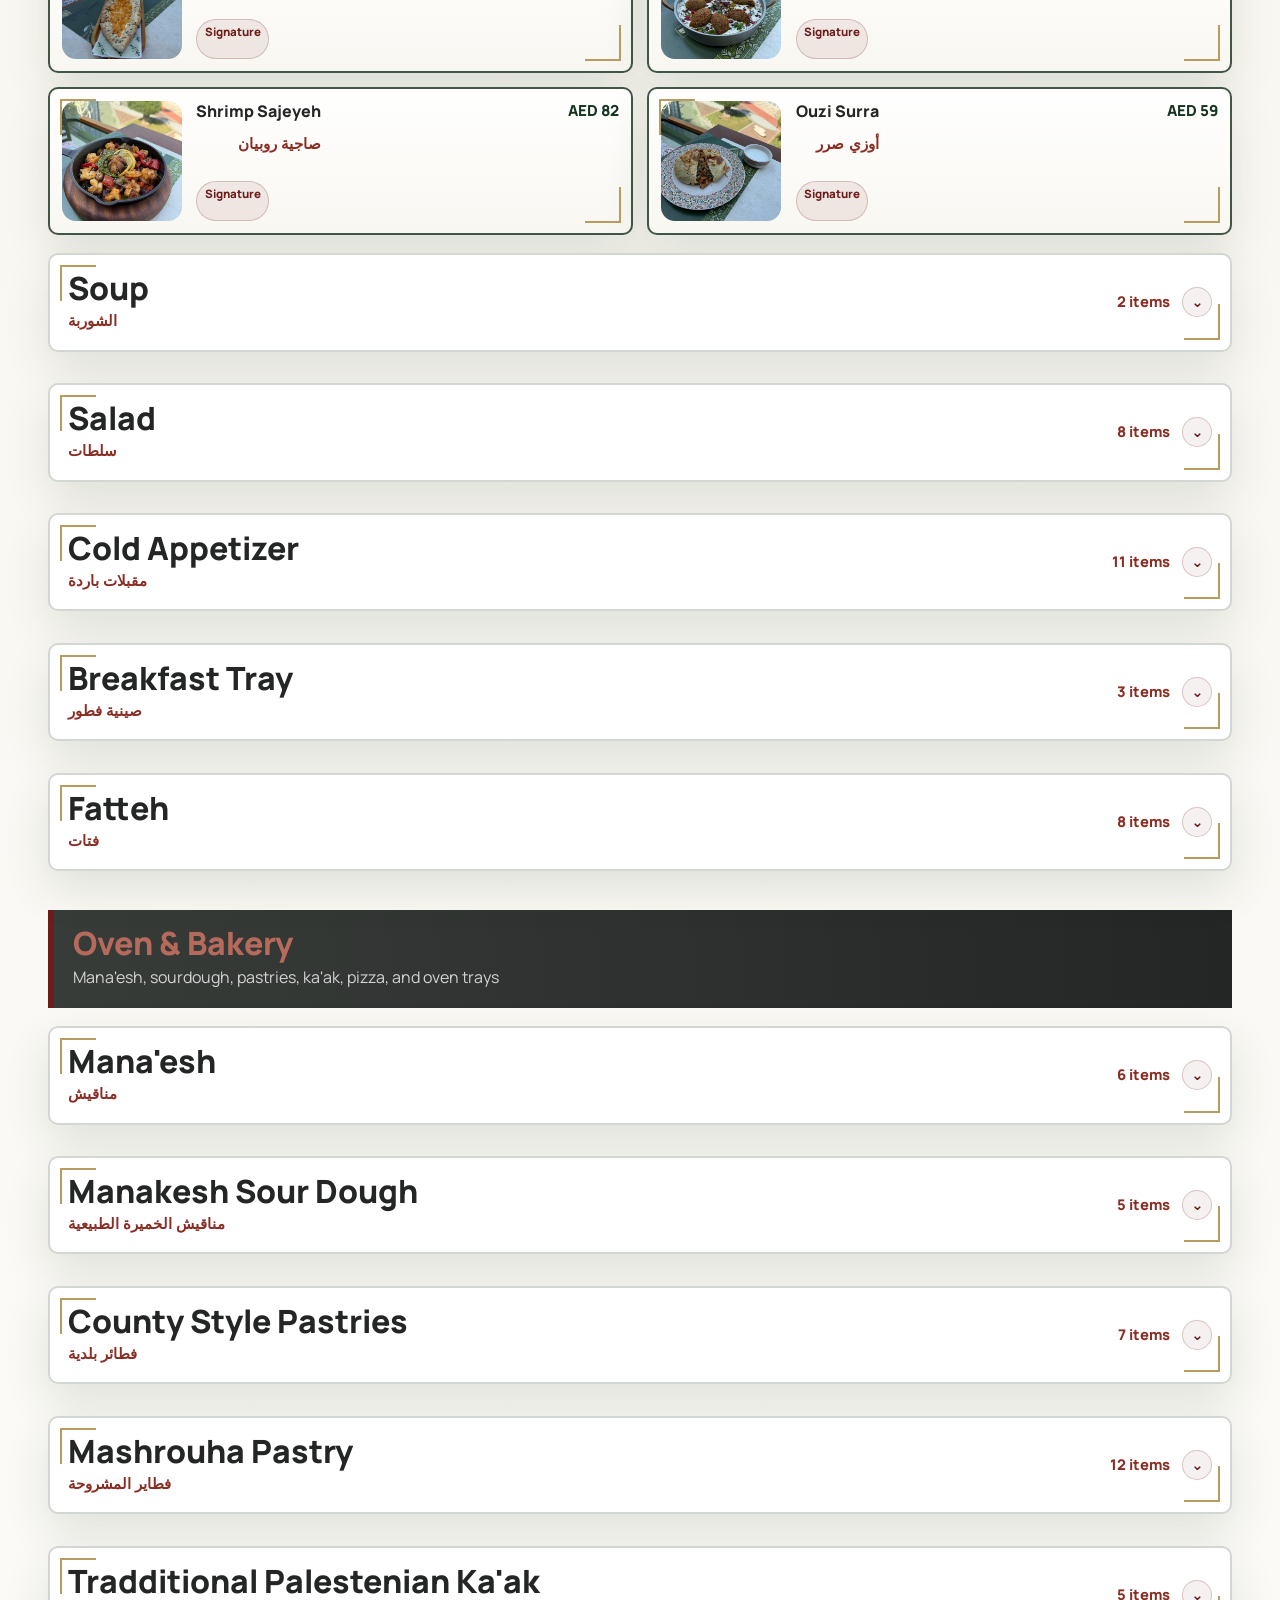
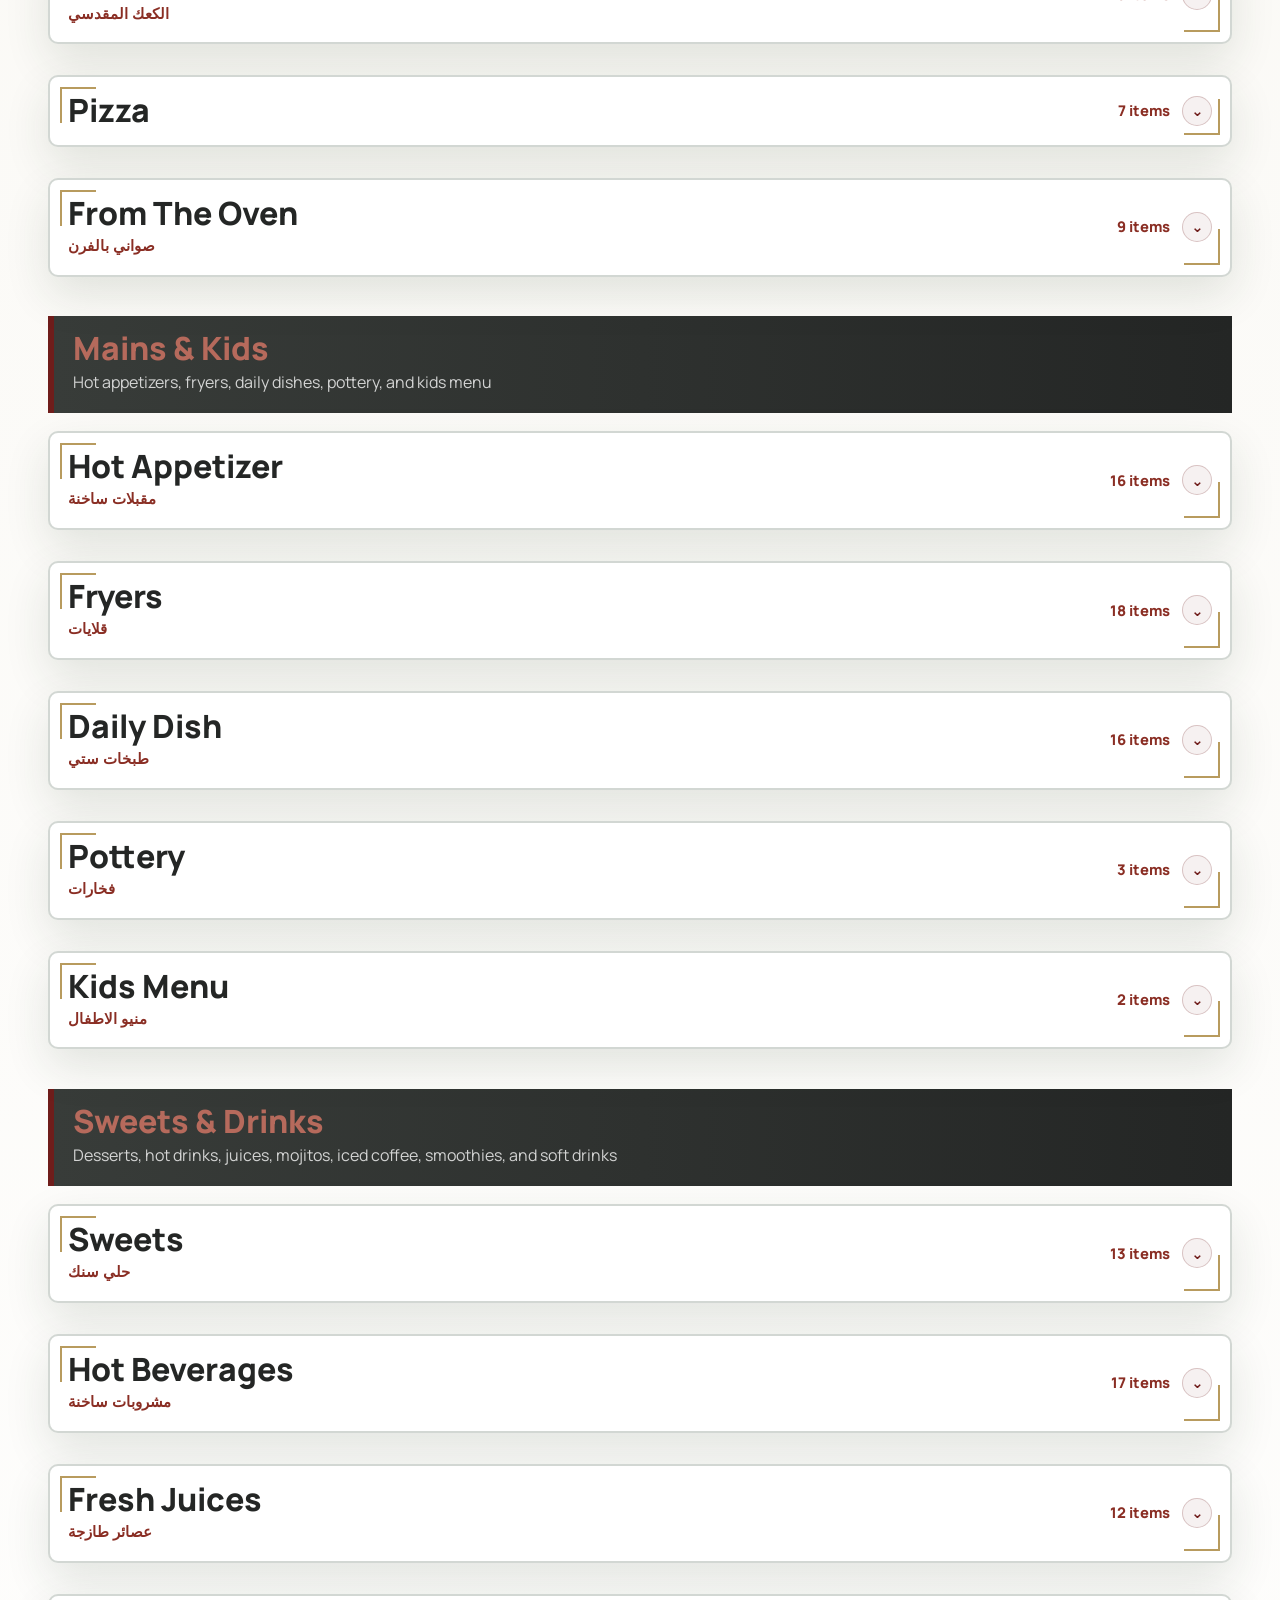
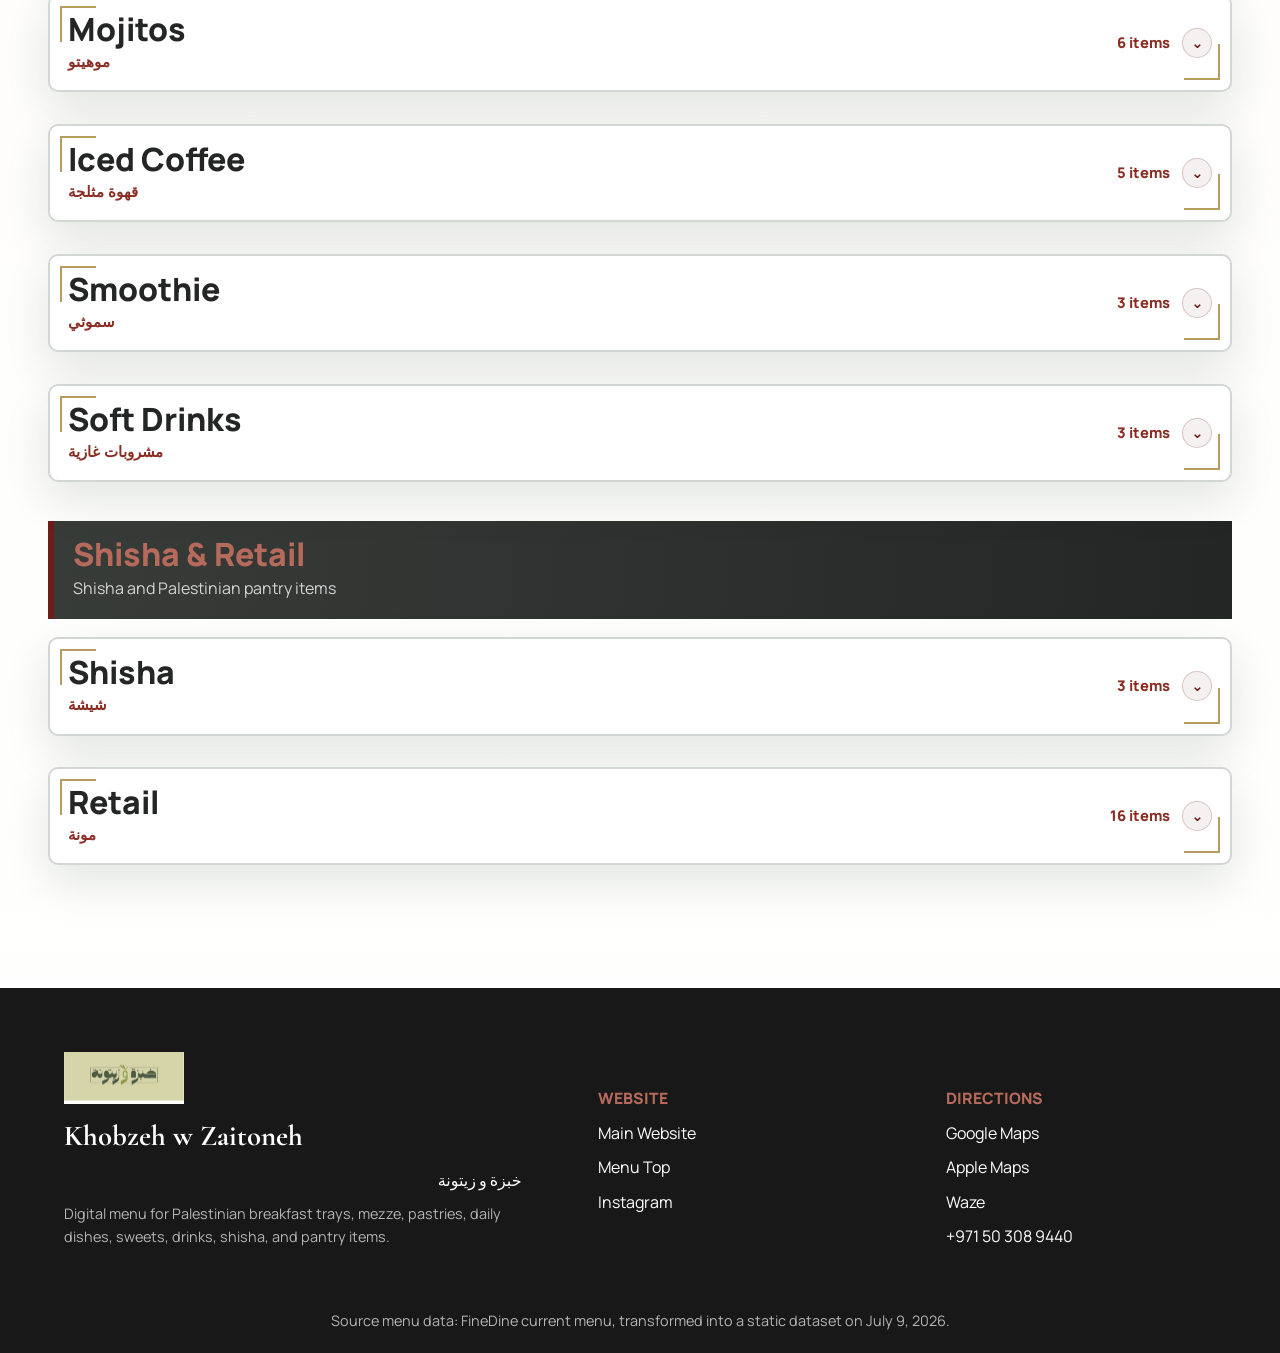
==== commit bc8c1847: "test6" ====
--- a/menu.html
+++ b/menu.html
@@ -75,9 +75,9 @@
 
     <main id="menuContent">
       <section class="menu-tools" aria-label="Menu search">
-        <label class="search-wrap" for="menuSearch">
+        <label class="search-wrap menu-search-wrap" for="menuSearch">
           <span>Search dishes</span>
-          <input type="search" id="menuSearch" placeholder="Search dishes, Arabic names, descriptions, or categories..." autocomplete="off" />
+          <input class="menu-search-input" type="search" id="menuSearch" placeholder="Search dishes, Arabic names, descriptions, or categories..." autocomplete="off" />
         </label>
       </section>
 
@@ -91,9 +91,21 @@
       </section>
 
       <section class="category-filter-section" aria-label="Compact menu category filters">
-        <div class="category-filter-inner">
-          <p class="eyebrow">Quick Categories</p>
-          <nav class="category-nav" id="categoryNav" aria-label="Menu categories"></nav>
+        <div class="quick-filter-panel">
+          <button
+            class="quick-filter-toggle"
+            type="button"
+            aria-expanded="false"
+            aria-controls="quickFilterContent"
+          >
+            <span>Quick filters</span>
+            <span class="quick-filter-status" id="quickFilterStatus">Tap to browse categories</span>
+            <span class="quick-filter-icon" aria-hidden="true">⌄</span>
+          </button>
+
+          <div class="quick-filter-content" id="quickFilterContent" hidden>
+            <nav class="category-nav category-pills" id="categoryNav" aria-label="Menu categories"></nav>
+          </div>
         </div>
       </section>
 
--- a/styles.css
+++ b/styles.css
@@ -31,12 +31,15 @@
 }
 
 html {
+  max-width: 100%;
+  overflow-x: hidden;
   scroll-behavior: smooth;
 }
 
 body {
   margin: 0;
-  overflow-x: clip;
+  max-width: 100%;
+  overflow-x: hidden;
   background:
     radial-gradient(circle at top left, rgba(138, 155, 115, 0.28), transparent 32rem),
     linear-gradient(180deg, var(--white), var(--warm-white) 55%, var(--soft-cream));
@@ -61,7 +64,8 @@
 }
 
 img,
-video {
+video,
+iframe {
   display: block;
   max-width: 100%;
 }
@@ -2898,6 +2902,466 @@
   }
 }
 
+/* Latest mobile menu fix: compact search, collapsed filters, lighter category UI. */
+.menu-page,
+.menu-page main,
+.menu-page section,
+.menu-page article {
+  min-width: 0;
+}
+
+.menu-search-wrap {
+  width: 100%;
+  max-width: 960px;
+  margin-inline: auto;
+}
+
+.menu-search-input,
+#menuSearch {
+  width: 100%;
+  min-height: 52px;
+  padding: 14px 16px;
+  border: 1.5px solid rgba(36, 38, 37, 0.22);
+  border-radius: 14px;
+  background: var(--white);
+  color: var(--charcoal);
+  font-size: 1rem;
+  box-shadow: 0 10px 24px rgba(36, 38, 37, 0.06);
+  outline: none;
+}
+
+.menu-search-input:focus,
+#menuSearch:focus {
+  border-color: var(--burgundy);
+  box-shadow: 0 0 0 4px rgba(111, 29, 27, 0.12);
+}
+
+.category-filter-section {
+  position: static;
+  z-index: auto;
+  border: 0;
+  background: transparent;
+  box-shadow: none;
+  backdrop-filter: none;
+  padding: 0 clamp(1rem, 4vw, 3rem) 1rem;
+}
+
+.quick-filter-panel {
+  width: min(100%, 1120px);
+  margin: 0 auto;
+  overflow: hidden;
+  border: 1.5px solid rgba(36, 38, 37, 0.14);
+  border-radius: 16px;
+  background: var(--white);
+  box-shadow: 0 10px 28px rgba(36, 38, 37, 0.06);
+}
+
+.quick-filter-toggle {
+  display: flex;
+  align-items: center;
+  justify-content: space-between;
+  gap: 12px;
+  width: 100%;
+  min-height: 54px;
+  border: 0;
+  background: var(--white);
+  color: var(--charcoal);
+  padding: 14px 16px;
+  font-weight: 900;
+  text-align: left;
+  cursor: pointer;
+}
+
+.quick-filter-status {
+  margin-left: auto;
+  color: var(--stone-grey);
+  font-size: 0.85rem;
+  font-weight: 700;
+}
+
+.quick-filter-icon {
+  display: inline-grid;
+  width: 28px;
+  height: 28px;
+  place-items: center;
+  border-radius: 50%;
+  background: rgba(111, 29, 27, 0.08);
+  color: var(--burgundy);
+  transition: transform 0.2s ease;
+}
+
+.quick-filter-toggle[aria-expanded="true"] .quick-filter-icon {
+  transform: rotate(180deg);
+}
+
+.quick-filter-content {
+  border-top: 1px solid rgba(36, 38, 37, 0.1);
+  background: var(--warm-white);
+  padding: 14px;
+}
+
+.quick-filter-content[hidden] {
+  display: none;
+}
+
+.category-pills,
+.category-nav.category-pills {
+  display: flex;
+  flex-wrap: wrap;
+  gap: 8px;
+  max-width: none;
+  width: 100%;
+  margin: 0;
+  overflow: visible;
+  padding: 0;
+}
+
+.category-nav.category-pills button,
+.category-nav.category-pills .category-group-button {
+  flex: 0 1 auto;
+  min-width: 0;
+  min-height: 40px;
+  border: 1.5px solid rgba(31, 58, 36, 0.24);
+  border-radius: 12px;
+  background: var(--white);
+  color: var(--deep-green);
+  padding: 9px 12px;
+  box-shadow: none;
+  font-size: 0.92rem;
+  line-height: 1.15;
+  white-space: normal;
+  overflow-wrap: anywhere;
+}
+
+.category-nav.category-pills .category-group-button {
+  border-color: rgba(111, 29, 27, 0.28);
+  background: rgba(111, 29, 27, 0.04);
+  color: var(--maroon);
+}
+
+.category-nav.category-pills button:hover,
+.category-nav.category-pills button:focus-visible,
+.category-nav.category-pills .category-group-button:hover,
+.category-nav.category-pills .category-group-button:focus-visible {
+  border-color: var(--burgundy);
+  background: rgba(111, 29, 27, 0.08);
+  color: var(--burgundy);
+}
+
+.category-nav.category-pills button.is-active,
+.category-nav.category-pills button.active,
+.category-nav.category-pills .category-group-button.is-active,
+.category-nav.category-pills .category-group-button.active {
+  border-color: var(--burgundy);
+  background: var(--burgundy);
+  color: var(--white);
+}
+
+.visual-category-card-primary {
+  border-color: rgba(111, 29, 27, 0.26);
+  background:
+    linear-gradient(180deg, rgba(255, 255, 255, 0.98), rgba(238, 231, 218, 0.82)),
+    var(--white);
+  color: var(--charcoal);
+}
+
+.visual-category-card-primary .visual-category-text small,
+.visual-category-card-primary .arabic-name {
+  color: var(--stone-grey);
+}
+
+.menu-group-header {
+  border-left-color: var(--burgundy);
+  background:
+    linear-gradient(90deg, var(--soft-charcoal), var(--charcoal));
+}
+
+.menu-group-header h3 {
+  color: var(--rose-clay);
+}
+
+.category-accordion-trigger,
+button.menu-section-header,
+.menu-section-header {
+  border: 2px solid rgba(31, 58, 36, 0.2);
+  background: var(--white);
+  color: var(--charcoal);
+}
+
+.menu-section-header h3 {
+  color: var(--charcoal);
+}
+
+.menu-section-header .arabic-name,
+.category-meta {
+  color: var(--dark-red);
+}
+
+.chevron {
+  border-color: rgba(111, 29, 27, 0.22);
+  background: rgba(111, 29, 27, 0.06);
+  color: var(--burgundy);
+}
+
+.category-accordion-trigger[aria-expanded="true"],
+button.menu-section-header[aria-expanded="true"] {
+  border-color: rgba(184, 155, 94, 0.72);
+  background:
+    linear-gradient(135deg, var(--charcoal), var(--deep-green));
+  color: var(--white);
+}
+
+.category-accordion-trigger[aria-expanded="true"] h3,
+.category-accordion-trigger[aria-expanded="true"] .arabic-name,
+.category-accordion-trigger[aria-expanded="true"] .category-meta {
+  color: var(--white);
+}
+
+.category-accordion-trigger[aria-expanded="true"] .chevron {
+  border-color: rgba(255, 255, 255, 0.22);
+  background: rgba(255, 255, 255, 0.12);
+  color: var(--white);
+}
+
+.menu-item-card,
+.menu-item-card.no-photo {
+  width: 100%;
+  min-width: 0;
+}
+
+.menu-card-content,
+.menu-card-top,
+.menu-card-title {
+  min-width: 0;
+}
+
+.menu-item-card h4,
+.menu-card-title .arabic-name,
+.menu-item-card p {
+  overflow-wrap: anywhere;
+}
+
+.menu-price {
+  white-space: nowrap;
+}
+
+@media (max-width: 768px) {
+  .menu-tools {
+    position: sticky;
+    top: 0;
+    z-index: 80;
+    padding: 0.75rem 0.9rem;
+  }
+
+  .menu-search-input,
+  #menuSearch {
+    min-height: 48px;
+    border-radius: 12px;
+    padding: 12px 14px;
+    font-size: 0.95rem;
+  }
+
+  .category-filter-section {
+    padding: 0 0 1rem;
+  }
+
+  .quick-filter-panel {
+    width: auto;
+    margin-inline: 16px;
+    border-radius: 14px;
+  }
+
+  .quick-filter-toggle {
+    min-height: 50px;
+    padding: 12px 14px;
+  }
+
+  .quick-filter-status {
+    display: none;
+  }
+
+  .quick-filter-content {
+    padding: 12px;
+  }
+
+  .category-pills,
+  .category-nav.category-pills {
+    display: grid;
+    grid-template-columns: repeat(2, minmax(0, 1fr));
+    gap: 8px;
+  }
+
+  .category-nav.category-pills button,
+  .category-nav.category-pills .category-group-button {
+    width: 100%;
+    min-height: 42px;
+    padding: 9px 8px;
+    font-size: 0.86rem;
+    text-align: center;
+  }
+
+  .menu-group,
+  .menu-section {
+    scroll-margin-top: 92px;
+  }
+
+  .menu-group-header {
+    padding: 0.9rem 1rem;
+  }
+
+  .menu-section-header {
+    gap: 0.7rem;
+    margin-bottom: 0.7rem;
+    padding: 0.85rem;
+  }
+
+  .menu-section-header h3 {
+    font-size: 1.22rem;
+  }
+
+  .category-meta {
+    font-size: 0.78rem;
+  }
+
+  .chevron {
+    width: 28px;
+    height: 28px;
+  }
+}
+
+@media (max-width: 640px) {
+  .menu-header {
+    overflow-x: hidden;
+  }
+
+  .visual-category-section {
+    padding-inline: 0;
+  }
+
+  .visual-category-section .menu-overview-heading {
+    padding-inline: 1rem;
+  }
+
+  .visual-category-strip {
+    max-width: 100%;
+    padding-inline: 1rem;
+  }
+
+  .visual-category-card,
+  .visual-category-card-primary {
+    flex-basis: 118px;
+  }
+
+  .signature-section,
+  .full-menu-section {
+    padding-inline: 0.9rem;
+  }
+
+  .menu-item-grid {
+    grid-template-columns: 1fr;
+    gap: 12px;
+  }
+
+  .menu-item-card,
+  .menu-item-card.no-photo {
+    display: grid;
+    grid-template-columns: 82px minmax(0, 1fr);
+    gap: 12px;
+    min-height: 0;
+    padding: 12px;
+  }
+
+  .menu-item-image,
+  .menu-item-card.no-photo .menu-item-image {
+    width: 82px;
+    height: 82px;
+    border-radius: 12px;
+  }
+
+  .menu-card-top {
+    display: grid;
+    grid-template-columns: minmax(0, 1fr) auto;
+    align-items: start;
+    gap: 8px;
+  }
+
+  .menu-item-card h4 {
+    font-size: 0.94rem;
+    line-height: 1.22;
+  }
+
+  .menu-card-title .arabic-name {
+    font-size: 0.86rem;
+    line-height: 1.35;
+  }
+
+  .menu-item-card p {
+    -webkit-line-clamp: 2;
+    font-size: 0.82rem;
+    line-height: 1.38;
+  }
+
+  .menu-price {
+    max-width: 94px;
+    color: var(--maroon);
+    font-size: 0.9rem;
+    line-height: 1.2;
+    text-align: right;
+    white-space: normal;
+  }
+}
+
+@media (max-width: 430px) {
+  .quick-filter-panel {
+    margin-inline: 12px;
+  }
+
+  .category-nav.category-pills button,
+  .category-nav.category-pills .category-group-button {
+    font-size: 0.8rem;
+  }
+
+  .menu-item-card,
+  .menu-item-card.no-photo {
+    grid-template-columns: 82px minmax(0, 1fr);
+    gap: 10px;
+    padding: 10px;
+  }
+
+  .menu-item-image,
+  .menu-item-card.no-photo .menu-item-image {
+    width: 82px;
+    height: 82px;
+  }
+
+  .menu-price {
+    max-width: 84px;
+    font-size: 0.84rem;
+  }
+}
+
+@media (max-width: 375px) {
+  .menu-search-input,
+  #menuSearch {
+    font-size: 0.9rem;
+  }
+
+  .category-nav.category-pills {
+    grid-template-columns: 1fr;
+  }
+
+  .menu-item-card,
+  .menu-item-card.no-photo {
+    grid-template-columns: 82px minmax(0, 1fr);
+  }
+
+  .menu-item-image,
+  .menu-item-card.no-photo .menu-item-image {
+    width: 82px;
+    height: 82px;
+  }
+}
+
 @media (prefers-reduced-motion: reduce) {
   *,
   *::before,
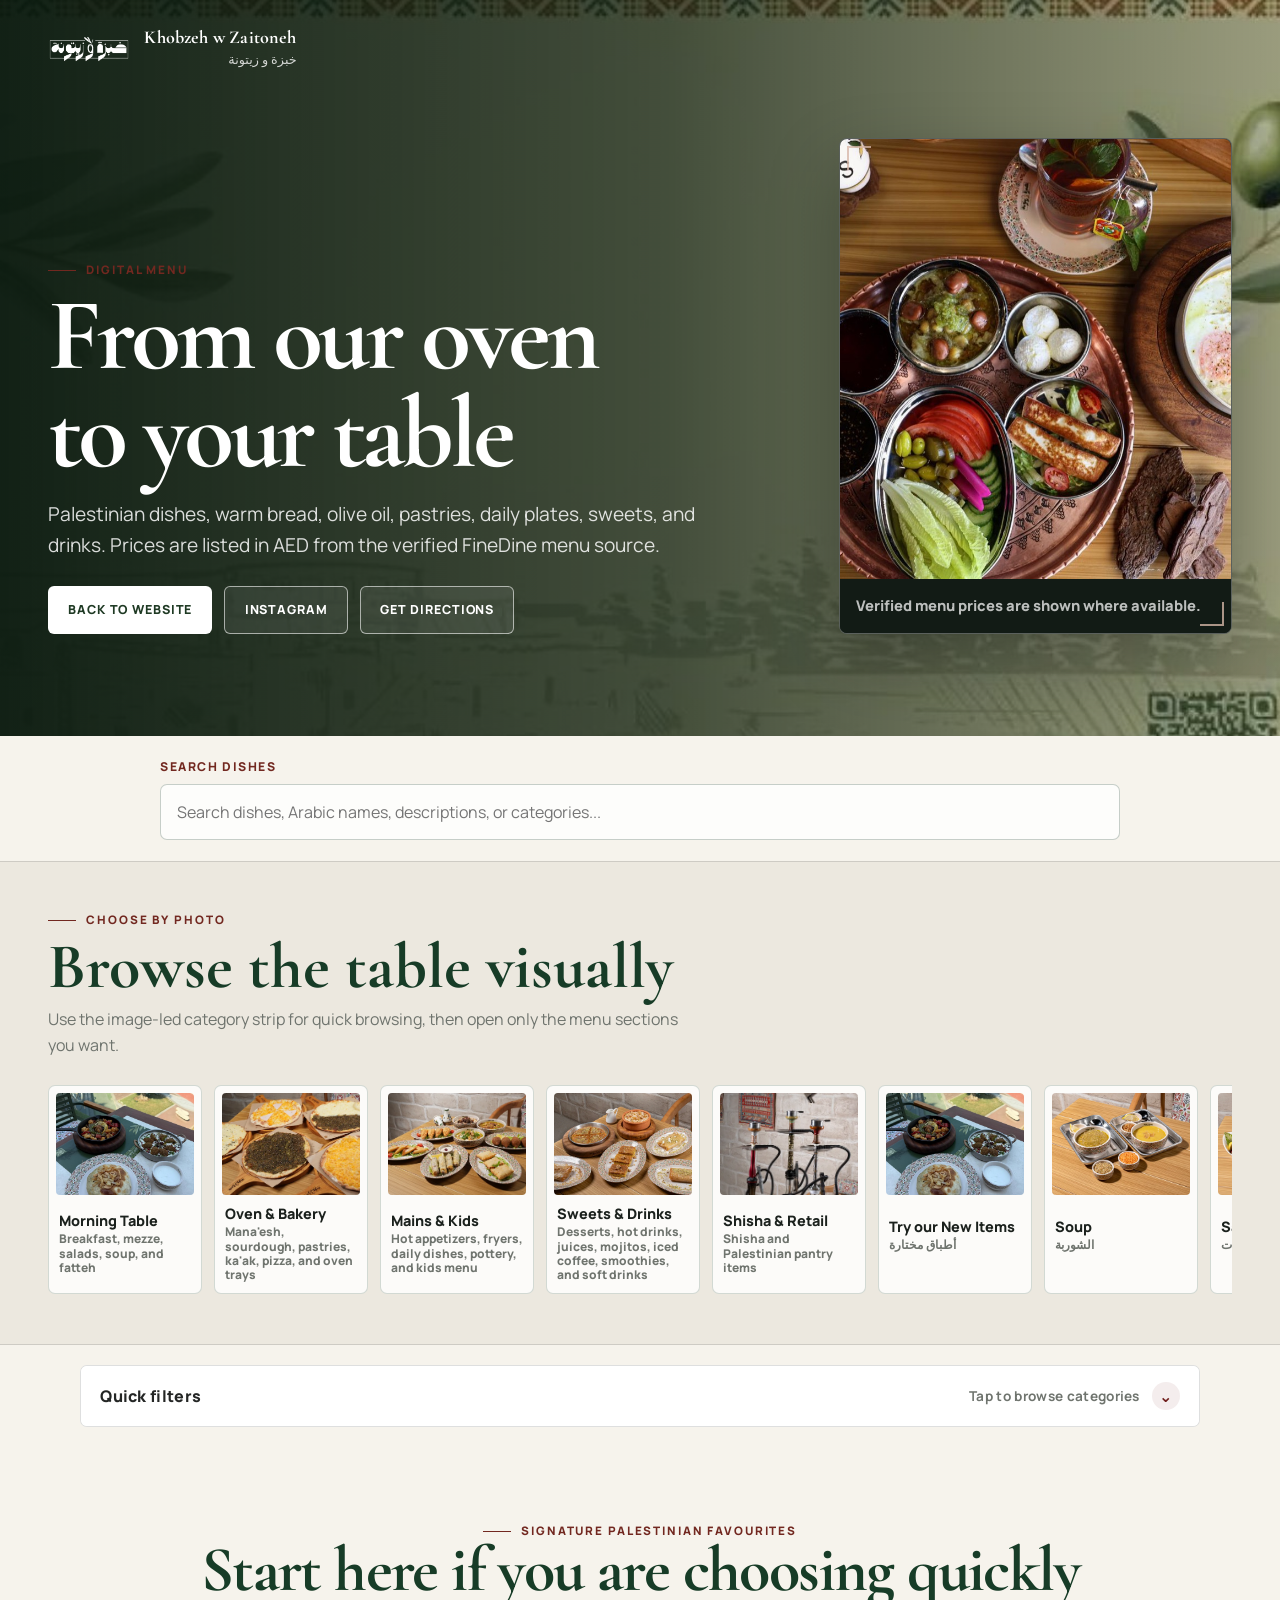
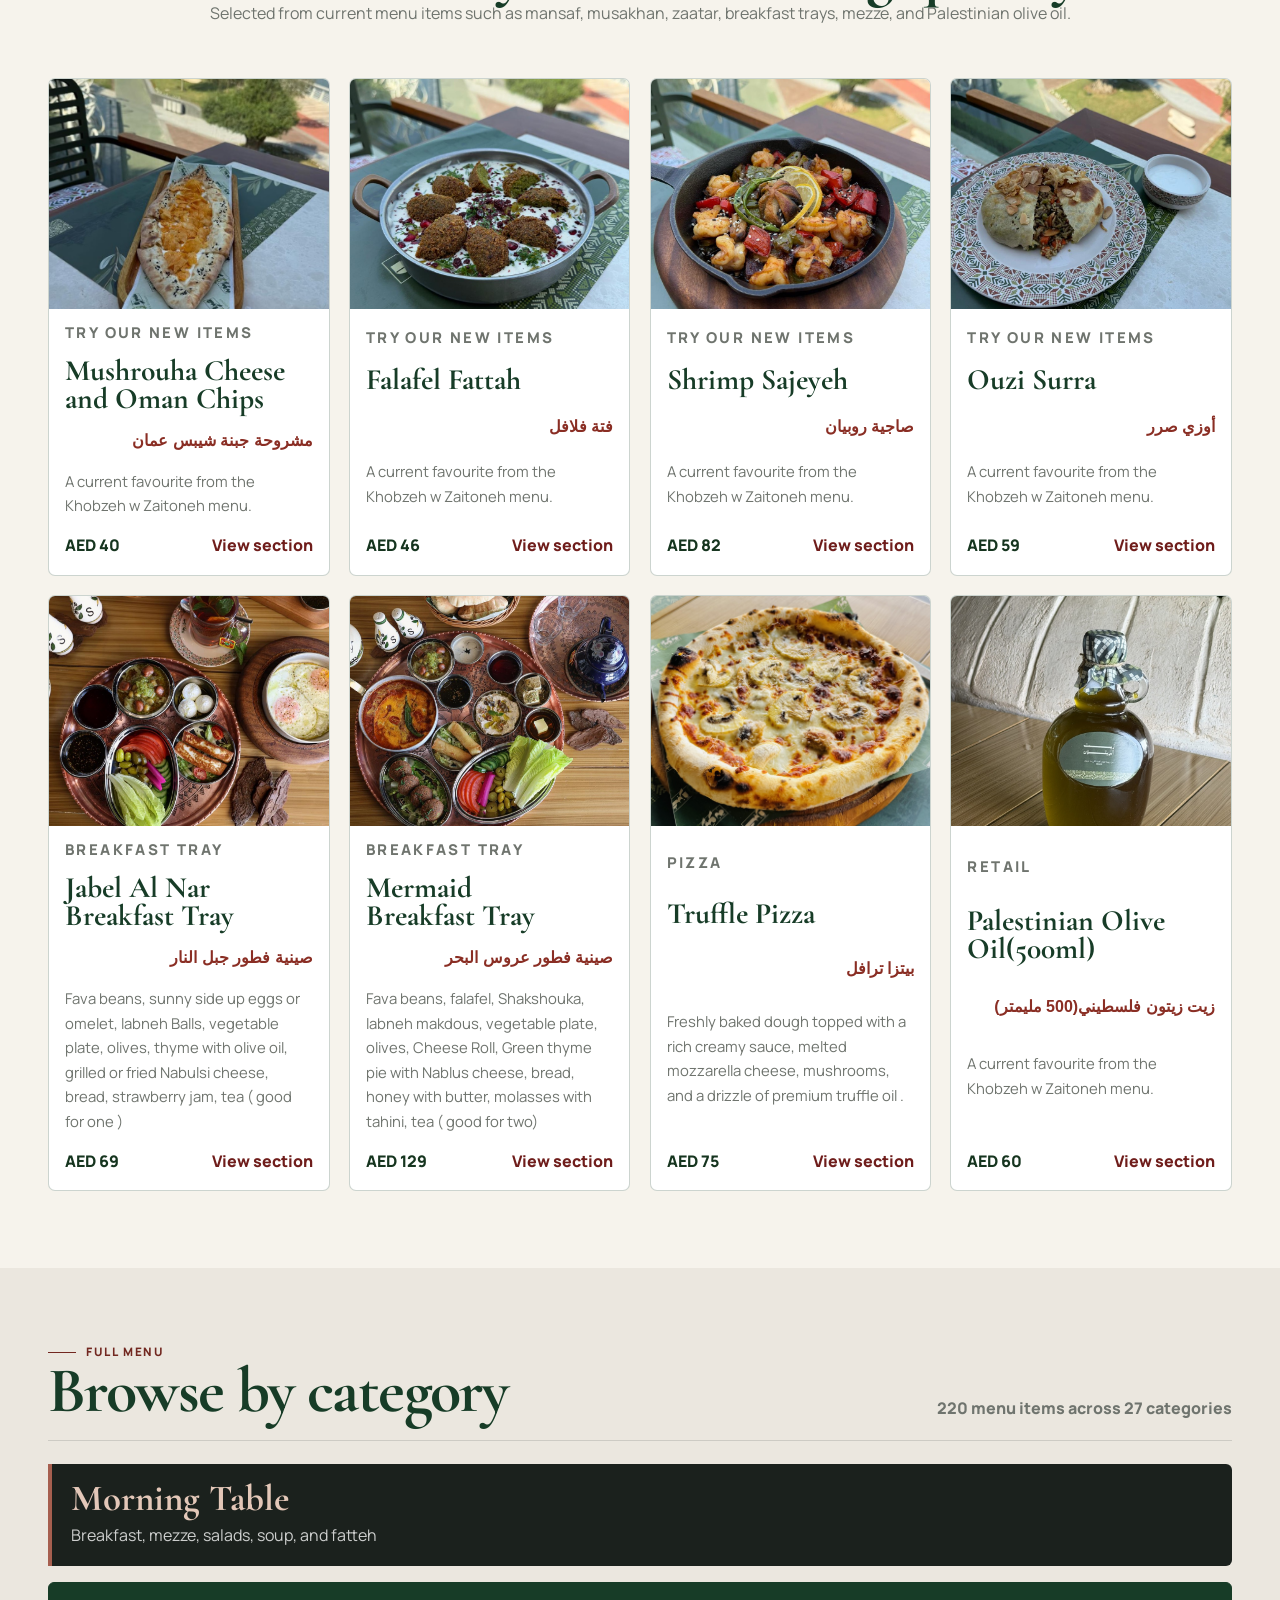
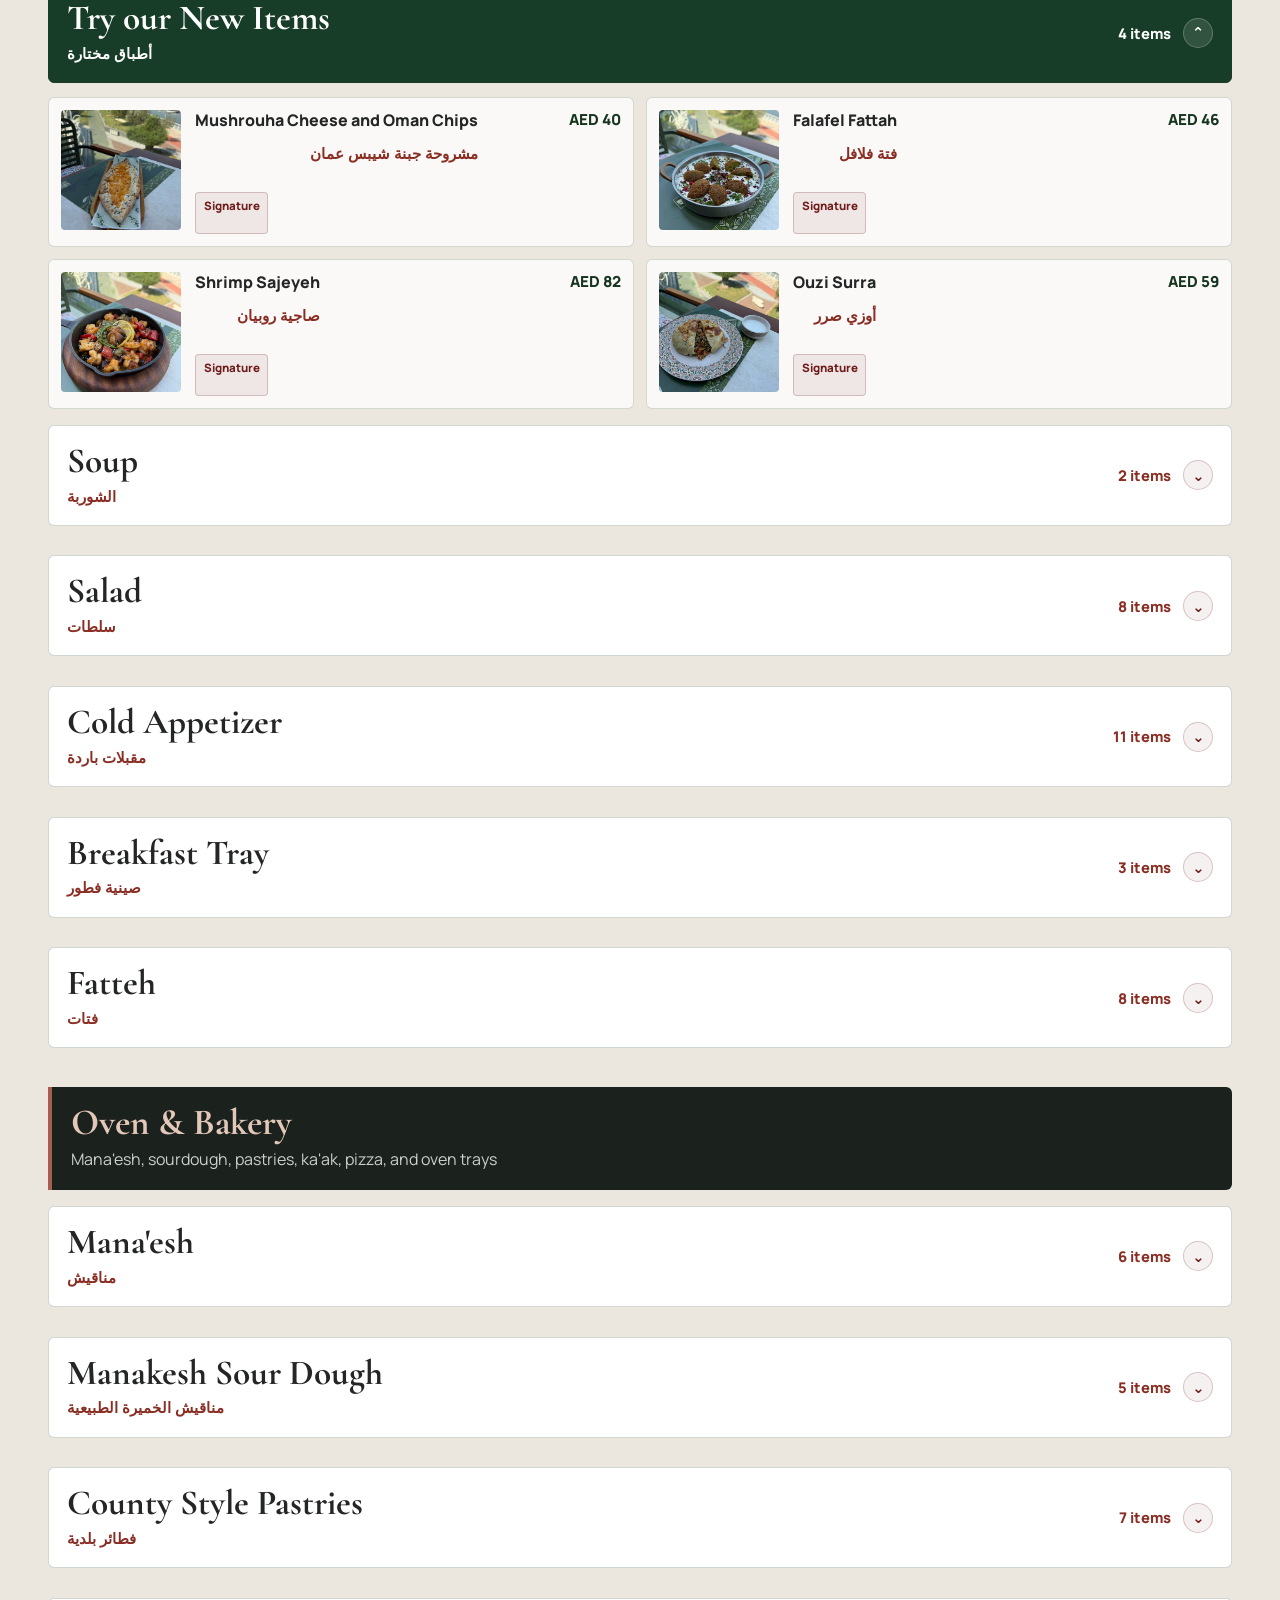
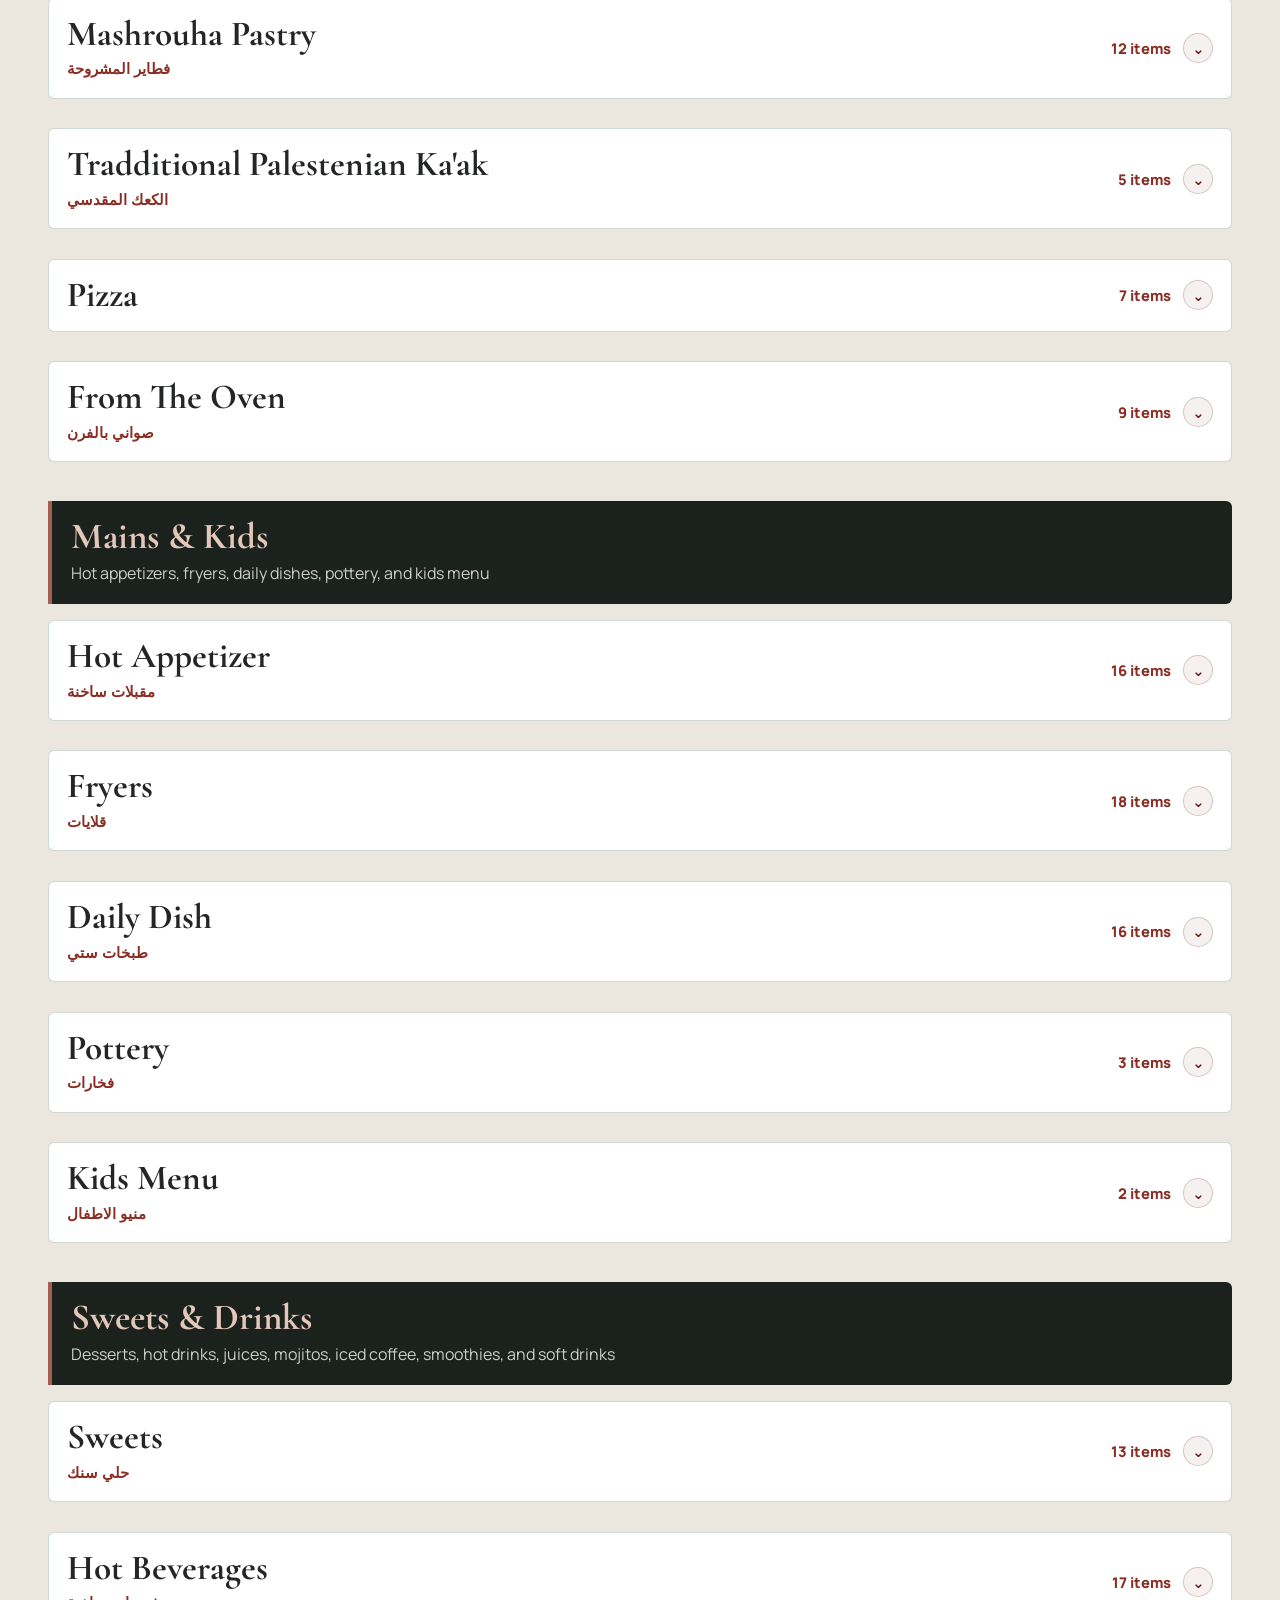
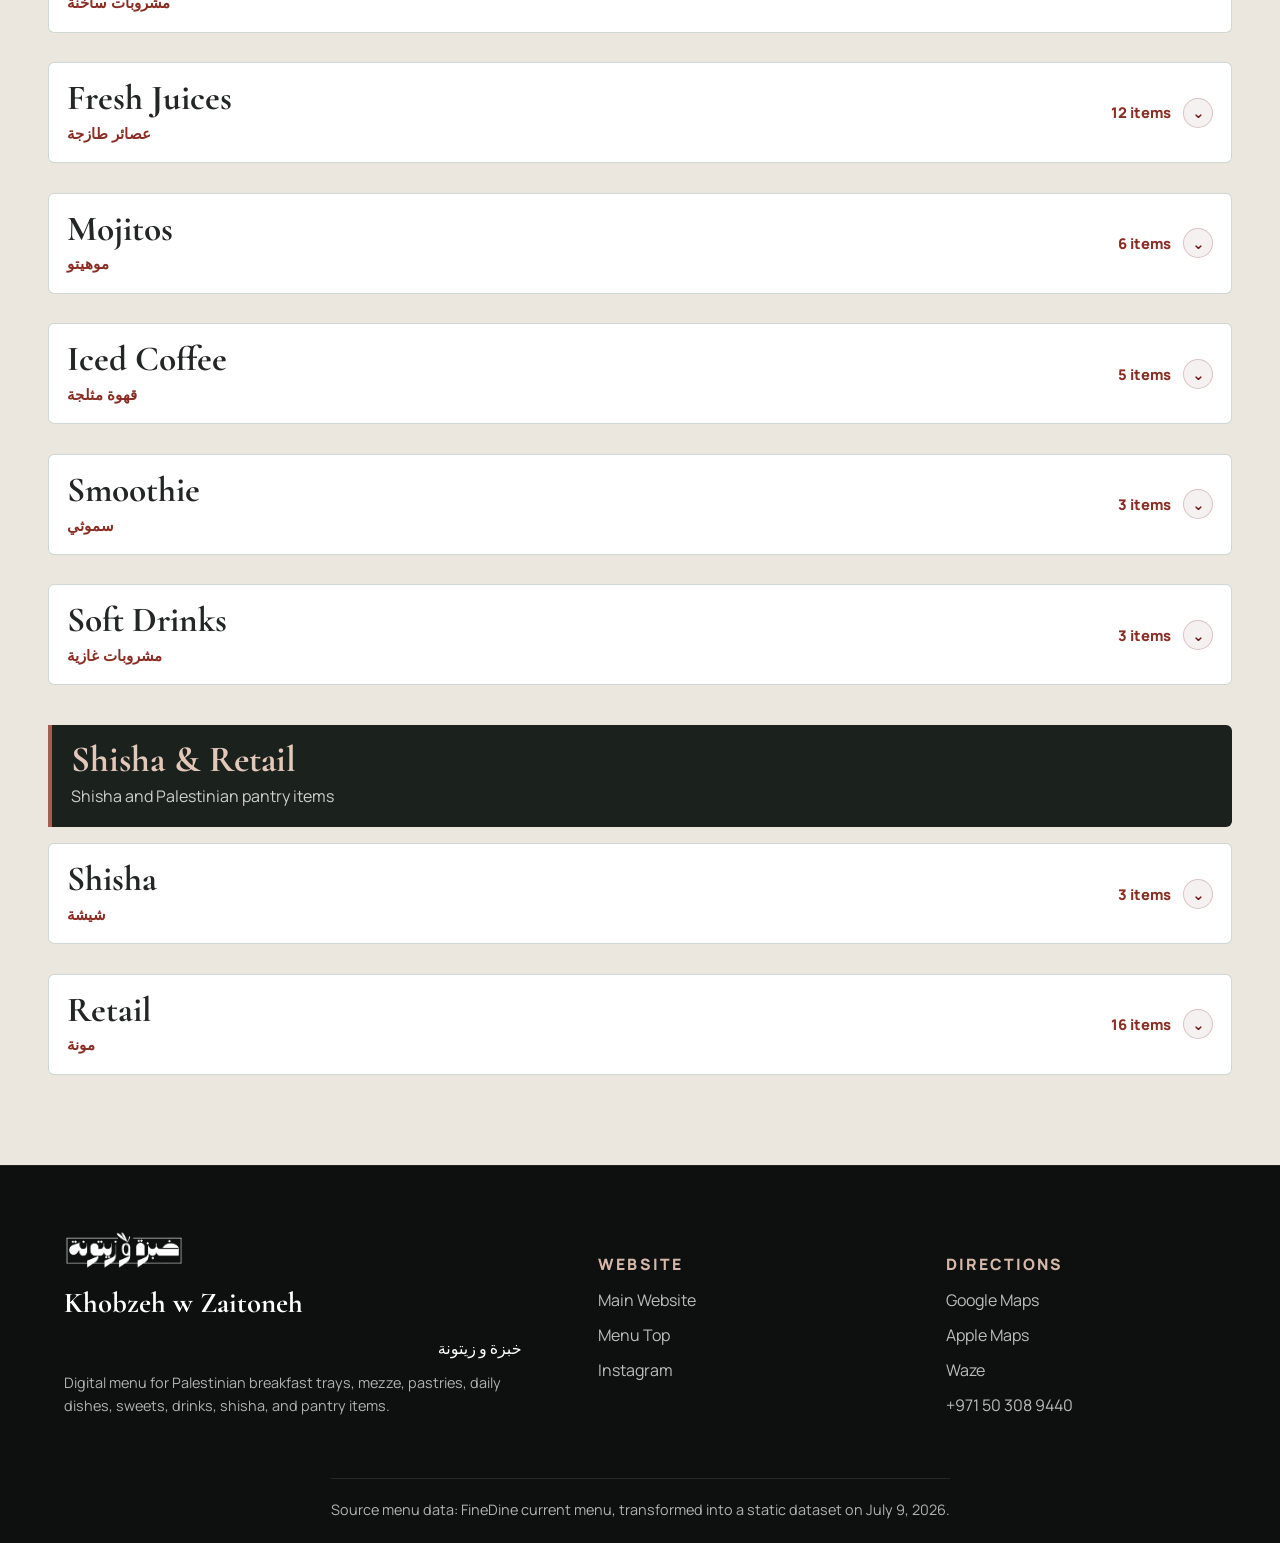
==== commit d465adc6: "test7" ====
--- a/menu.html
+++ b/menu.html
@@ -44,7 +44,7 @@
       <div class="menu-header-bg" aria-hidden="true"></div>
       <div class="menu-header-inner">
         <a class="brand-lockup menu-brand" href="index.html" aria-label="Back to Khobzeh w Zaitoneh website">
-          <img class="brand-logo" src="assets/images/logo-cropped.jpg" alt="Khobzeh w Zaitoneh Arabic logo" />
+          <img class="brand-logo" src="assets/images/logo-transparent.png" alt="Khobzeh w Zaitoneh Arabic logo" />
           <span>
             <strong>Khobzeh w Zaitoneh</strong>
             <small lang="ar" dir="rtl">خبزة و زيتونة</small>
@@ -137,7 +137,7 @@
     <footer class="site-footer menu-footer">
       <div class="footer-grid">
         <div class="footer-brand">
-          <img src="assets/images/logo-cropped.jpg" alt="Khobzeh w Zaitoneh Arabic logo" />
+          <img src="assets/images/logo-transparent.png" alt="Khobzeh w Zaitoneh Arabic logo" />
           <strong>Khobzeh w Zaitoneh</strong>
           <span lang="ar" dir="rtl">خبزة و زيتونة</span>
           <p>Digital menu for Palestinian breakfast trays, mezze, pastries, daily dishes, sweets, drinks, shisha, and pantry items.</p>
@@ -159,7 +159,7 @@
       <p class="footer-bottom">Source menu data: FineDine current menu, transformed into a static dataset on July 9, 2026.</p>
     </footer>
 
-    <script src="assets/data/menu-data.js"></script>
-    <script src="script.js" defer></script>
+    <script src="assets/data/menu-data.js?v=20260716-photos"></script>
+    <script src="script.js?v=20260716-photos" defer></script>
   </body>
 </html>
--- a/styles.css
+++ b/styles.css
@@ -3340,6 +3340,16 @@
   }
 }
 
+/* Transparent brand artwork: keep the logo integrated into dark surfaces. */
+.brand-logo,
+.site-header.is-scrolled .brand-logo,
+.menu-brand .brand-logo,
+.footer-brand img {
+  background: transparent;
+  filter: brightness(0) invert(1);
+  mix-blend-mode: normal;
+}
+
 @media (max-width: 375px) {
   .menu-search-input,
   #menuSearch {
@@ -3371,3 +3381,1095 @@
     scroll-behavior: auto !important;
   }
 }
+
+/* Professional refinement preview — July 2026. */
+:root {
+  --paper: #f6f3ec;
+  --paper-deep: #ebe5d9;
+  --ink: #1b211d;
+  --pine: #173c27;
+  --pine-dark: #0d2819;
+  --olive-soft: #71805f;
+  --wine: #722820;
+  --clay: #a65f4f;
+  --hairline: rgba(27, 33, 29, 0.14);
+  --shadow-soft: 0 16px 45px rgba(20, 38, 26, 0.09);
+  --shadow-hover: 0 24px 60px rgba(20, 38, 26, 0.16);
+  --radius: 12px;
+}
+
+body {
+  background: var(--paper);
+  color: var(--ink);
+  line-height: 1.65;
+}
+
+body::before {
+  opacity: 0.18;
+  background-image: radial-gradient(rgba(23, 60, 39, 0.18) 0.55px, transparent 0.55px);
+  background-size: 10px 10px;
+}
+
+h1,
+h2,
+h3 {
+  color: var(--pine);
+  line-height: 0.96;
+  text-wrap: balance;
+}
+
+.section {
+  padding: clamp(5rem, 8vw, 8rem) clamp(1.1rem, 5vw, 5rem);
+}
+
+.section-heading {
+  margin-bottom: clamp(2rem, 4vw, 3.2rem);
+}
+
+.section-heading h2,
+.story-copy h2,
+.menu-count-row h2 {
+  letter-spacing: -0.025em;
+}
+
+.eyebrow,
+.tag {
+  color: var(--wine);
+  font-size: 0.73rem;
+  letter-spacing: 0.16em;
+  line-height: 1.3;
+}
+
+.eyebrow::before {
+  content: "";
+  display: inline-block;
+  width: 28px;
+  height: 1px;
+  margin-right: 0.65rem;
+  vertical-align: middle;
+  background: currentColor;
+}
+
+.arabic-frame {
+  border: 1px solid rgba(23, 60, 39, 0.42);
+  border-radius: var(--radius);
+  box-shadow: var(--shadow-soft), inset 0 0 0 4px rgba(255, 255, 255, 0.36);
+}
+
+.arabic-frame::before,
+.arabic-frame::after {
+  width: 22px;
+  height: 22px;
+  border-color: var(--clay);
+  opacity: 0.78;
+}
+
+.arabic-frame::before {
+  top: 7px;
+  left: 7px;
+}
+
+.arabic-frame::after {
+  right: 7px;
+  bottom: 7px;
+}
+
+.btn {
+  min-height: 48px;
+  border-radius: 6px;
+  padding: 0.82rem 1.2rem;
+  font-size: 0.78rem;
+  font-weight: 800;
+  letter-spacing: 0.07em;
+  text-transform: uppercase;
+}
+
+.btn-solid {
+  background: var(--pine);
+  box-shadow: 0 12px 28px rgba(13, 40, 25, 0.18);
+}
+
+.btn-solid:hover,
+.btn-solid:focus-visible {
+  background: var(--wine);
+}
+
+.btn-ghost {
+  border-color: rgba(23, 60, 39, 0.28);
+  background: transparent;
+}
+
+.site-header {
+  min-height: 88px;
+  gap: 1.5rem;
+  padding: 0.8rem clamp(1rem, 4vw, 4rem);
+}
+
+.site-header::after {
+  content: "";
+  position: absolute;
+  right: clamp(1rem, 4vw, 4rem);
+  bottom: 0;
+  left: clamp(1rem, 4vw, 4rem);
+  height: 1px;
+  background: rgba(255, 255, 255, 0.22);
+}
+
+.site-header.is-scrolled,
+.site-header.nav-open {
+  background: rgba(12, 31, 19, 0.94);
+  box-shadow: 0 12px 34px rgba(4, 18, 10, 0.16);
+}
+
+.site-header.is-scrolled::after,
+.site-header.nav-open::after {
+  opacity: 0;
+}
+
+.brand-lockup {
+  gap: 0.9rem;
+}
+
+.brand-logo,
+.brand-lockup img {
+  width: 82px;
+  height: 50px;
+}
+
+.brand-lockup strong {
+  font-family: "Cormorant Garamond", Georgia, serif;
+  font-size: 1.13rem;
+  letter-spacing: 0.01em;
+}
+
+.brand-lockup small {
+  font-size: 0.8rem;
+}
+
+.primary-nav {
+  gap: clamp(1rem, 2vw, 1.8rem);
+  font-size: 0.78rem;
+  font-weight: 700;
+  letter-spacing: 0.06em;
+  text-transform: uppercase;
+}
+
+.primary-nav a::after {
+  background: var(--clay);
+}
+
+.hero {
+  min-height: max(760px, 100svh);
+  align-items: end;
+  padding: 11rem clamp(1.1rem, 6vw, 6rem) 4.2rem;
+}
+
+.hero-media {
+  background-color: var(--pine-dark);
+}
+
+.hero-video,
+.hero-media img {
+  object-position: center 12%;
+  transform: none;
+}
+
+.hero-overlay {
+  background:
+    linear-gradient(90deg, rgba(8, 24, 14, 0.94) 0%, rgba(8, 24, 14, 0.7) 42%, rgba(8, 24, 14, 0.16) 78%),
+    linear-gradient(0deg, rgba(8, 24, 14, 0.78) 0%, transparent 52%);
+}
+
+.hero-content {
+  max-width: 900px;
+  padding-left: clamp(1rem, 2.4vw, 2rem);
+  border-left: 1px solid rgba(255, 255, 255, 0.42);
+}
+
+.hero .eyebrow {
+  color: #d7b8a8;
+}
+
+.hero h1 {
+  margin-top: 1rem;
+  font-size: clamp(4rem, 9vw, 8.4rem);
+  letter-spacing: -0.045em;
+}
+
+.hero h1 span {
+  margin-top: 0.55rem;
+  font-size: clamp(1.8rem, 3.7vw, 3.4rem);
+  letter-spacing: 0;
+}
+
+.hero-copy {
+  max-width: 590px;
+  margin-top: 1.35rem;
+  font-size: clamp(1rem, 1.45vw, 1.2rem);
+  line-height: 1.75;
+}
+
+.hero-actions {
+  margin-top: 2rem;
+}
+
+.hero-note {
+  justify-self: end;
+  align-self: end;
+  gap: 0;
+  margin-top: 3.5rem;
+}
+
+.hero-note span {
+  border: 0;
+  border-right: 1px solid rgba(255, 255, 255, 0.34);
+  border-radius: 0;
+  background: transparent;
+  padding: 0.15rem 0.9rem;
+  font-size: 0.72rem;
+  font-weight: 700;
+  letter-spacing: 0.12em;
+  text-transform: uppercase;
+}
+
+.hero-note span:last-child {
+  border-right: 0;
+  padding-right: 0;
+}
+
+.story-section {
+  background:
+    linear-gradient(115deg, rgba(246, 243, 236, 0.98), rgba(255, 255, 255, 0.86) 58%, rgba(220, 226, 212, 0.76)),
+    var(--paper);
+}
+
+.story-olive-art {
+  right: -4vw;
+  top: 1rem;
+  opacity: 0.34;
+  filter: saturate(0.75);
+}
+
+.story-shell {
+  max-width: 1360px;
+  grid-template-columns: minmax(340px, 0.78fr) minmax(520px, 1.22fr);
+  gap: clamp(2rem, 5vw, 5rem);
+}
+
+.story-copy {
+  gap: 1.25rem;
+  border-color: rgba(23, 60, 39, 0.22);
+  background: rgba(250, 248, 242, 0.9);
+  padding: clamp(1.8rem, 4vw, 3.2rem);
+}
+
+.story-copy p:not(.eyebrow) {
+  max-width: 56ch;
+}
+
+.story-collage {
+  min-height: 660px;
+}
+
+.story-photo {
+  border-color: rgba(23, 60, 39, 0.34);
+}
+
+.story-photo-main {
+  height: 610px;
+}
+
+.story-photo-offset {
+  height: 360px;
+}
+
+.story-photo-small {
+  height: 260px;
+}
+
+.story-values {
+  max-width: 1360px;
+  gap: 1px;
+  margin-top: 4rem;
+  background: rgba(255, 255, 255, 0.22);
+}
+
+.story-values article {
+  min-height: 230px;
+  align-content: end;
+  border: 0;
+  border-radius: 0;
+  background: var(--pine);
+  padding: 2rem;
+  box-shadow: none;
+}
+
+.story-values article:nth-child(2) {
+  background: #294a30;
+}
+
+.story-values article:nth-child(3) {
+  background: var(--ink);
+}
+
+.story-values article::before,
+.story-values article::after {
+  display: none;
+}
+
+.story-values span {
+  color: #d7b8a8;
+  font-size: 0.74rem;
+  letter-spacing: 0.14em;
+}
+
+.story-values h3 {
+  font-size: 2.15rem;
+}
+
+.featured-section {
+  background:
+    radial-gradient(circle at 88% 12%, rgba(113, 128, 95, 0.2), transparent 28rem),
+    #151a17;
+}
+
+.featured-section .eyebrow {
+  color: #d7b8a8;
+}
+
+.dish-carousel {
+  grid-auto-columns: minmax(285px, 23.5%);
+  gap: 1.25rem;
+  padding-block: 0.8rem 1.6rem;
+}
+
+.dish-card {
+  min-height: 470px;
+  border-color: rgba(255, 255, 255, 0.14);
+  border-radius: 8px;
+  background: #f8f6f0;
+  box-shadow: none;
+}
+
+.dish-card::before,
+.dish-card::after {
+  display: none;
+}
+
+.dish-card img {
+  height: 310px;
+}
+
+.dish-card-body {
+  gap: 0.45rem;
+  padding: 1.3rem;
+}
+
+.dish-card h3 {
+  font-size: 1.85rem;
+}
+
+.dish-card:hover,
+.dish-card:focus-within {
+  transform: translateY(-7px);
+  border-color: rgba(215, 184, 168, 0.7);
+}
+
+.dish-overlay {
+  min-height: 46%;
+  padding: 1.35rem;
+  background: linear-gradient(180deg, rgba(13, 40, 25, 0.04), rgba(13, 40, 25, 0.97) 48%);
+}
+
+.carousel-arrow {
+  width: 50px;
+  height: 50px;
+  border-radius: 6px;
+  background: var(--paper);
+  box-shadow: 0 12px 30px rgba(0, 0, 0, 0.22);
+}
+
+.gallery-section {
+  background: var(--paper);
+}
+
+.gallery-grid {
+  gap: 0.8rem;
+}
+
+.gallery-grid figure {
+  border: 0;
+  border-radius: 7px;
+  box-shadow: none;
+}
+
+.gallery-grid figure::before,
+.gallery-grid figure::after {
+  display: none;
+}
+
+.gallery-grid figure::after {
+  content: "";
+  display: block;
+  position: absolute;
+  inset: 0;
+  width: auto;
+  height: auto;
+  border: 0;
+  background: linear-gradient(0deg, rgba(6, 22, 13, 0.6), transparent 48%);
+  opacity: 0.8;
+}
+
+.gallery-grid figcaption {
+  z-index: 2;
+  left: 1.25rem;
+  bottom: 1.1rem;
+  border-radius: 0;
+  background: transparent;
+  padding: 0;
+  font-family: "Cormorant Garamond", Georgia, serif;
+  font-size: 1.3rem;
+  letter-spacing: 0.02em;
+}
+
+.visit-section {
+  background:
+    radial-gradient(circle at 12% 90%, rgba(114, 40, 32, 0.22), transparent 28rem),
+    linear-gradient(135deg, #0c2115, #173c27 62%, #10281a);
+}
+
+.visit-layout {
+  max-width: 1360px;
+  gap: 1px;
+  background: rgba(255, 255, 255, 0.14);
+}
+
+.map-panel,
+.visit-card {
+  border: 0;
+  border-radius: 0;
+  box-shadow: none;
+}
+
+.map-panel::before,
+.map-panel::after,
+.visit-card::before,
+.visit-card::after {
+  display: none;
+}
+
+.visit-card {
+  background: var(--paper);
+  padding: clamp(2rem, 4vw, 3rem);
+}
+
+.contact-list {
+  border-block: 1px solid var(--hairline);
+  padding-block: 1.4rem;
+}
+
+.contact-list div + div {
+  margin-top: 0.85rem;
+}
+
+.contact-list dt {
+  color: var(--wine);
+  letter-spacing: 0.12em;
+}
+
+.reviews-section {
+  background: #111512;
+}
+
+.review-heading-card {
+  max-width: 760px;
+  margin-inline: auto;
+}
+
+.review-heading-card h2 {
+  color: var(--paper);
+  font-family: "Cormorant Garamond", Georgia, serif;
+  font-size: clamp(3rem, 6vw, 5.6rem);
+  font-weight: 700;
+  letter-spacing: -0.025em;
+}
+
+.review-score-block strong {
+  color: #d7b8a8;
+  font-size: 0.74rem;
+  letter-spacing: 0.14em;
+}
+
+.review-grid {
+  grid-template-columns: 1fr;
+  max-width: 920px;
+  margin-top: 2.7rem;
+}
+
+.review-cta-card {
+  grid-template-columns: auto minmax(0, 1fr) auto;
+  align-items: center;
+  min-height: 0;
+  gap: 1.5rem;
+  border-color: rgba(255, 255, 255, 0.14);
+  border-radius: 8px;
+  background: #1d241f;
+  padding: clamp(1.4rem, 3vw, 2.2rem);
+}
+
+.review-cta-card::before,
+.review-cta-card::after {
+  display: none;
+}
+
+.review-platform-mark {
+  display: grid;
+  width: 58px;
+  height: 58px;
+  place-items: center;
+  border: 1px solid rgba(255, 255, 255, 0.18);
+  border-radius: 50%;
+  color: #d7b8a8;
+  font-family: "Cormorant Garamond", Georgia, serif;
+  font-size: 1.7rem;
+  font-weight: 700;
+}
+
+.review-cta-card div {
+  display: grid;
+  gap: 0.45rem;
+}
+
+.review-cta-card h3 {
+  color: var(--white);
+  font-size: clamp(1.75rem, 3vw, 2.5rem);
+}
+
+.review-cta-card > strong {
+  color: #d7b8a8;
+  font-size: 0.78rem;
+  letter-spacing: 0.06em;
+  text-transform: uppercase;
+}
+
+.site-footer {
+  border-top: 1px solid rgba(255, 255, 255, 0.08);
+  background: #0d100e;
+}
+
+.site-footer h2 {
+  color: #d7b8a8;
+  letter-spacing: 0.13em;
+}
+
+.site-footer nav a {
+  width: fit-content;
+  color: rgba(255, 255, 255, 0.72);
+}
+
+.footer-bottom {
+  border-top: 1px solid rgba(255, 255, 255, 0.1);
+  padding-top: 1.2rem;
+}
+
+/* Menu page refinement */
+.menu-page {
+  background: var(--paper);
+}
+
+.menu-header {
+  min-height: 690px;
+  background: var(--pine-dark);
+}
+
+.menu-header-bg {
+  background:
+    linear-gradient(90deg, rgba(8, 24, 14, 0.96) 0%, rgba(8, 24, 14, 0.72) 52%, rgba(8, 24, 14, 0.3)),
+    url("assets/images/menu-background.jpg") center/cover;
+}
+
+.menu-header-inner {
+  max-width: 1360px;
+  padding-top: 1.5rem;
+  padding-bottom: clamp(4rem, 8vw, 7rem);
+}
+
+.menu-title-grid {
+  grid-template-columns: minmax(0, 1fr) minmax(330px, 0.54fr);
+}
+
+.menu-title-block h1 {
+  max-width: 780px;
+  font-family: "Cormorant Garamond", Georgia, serif;
+  font-size: clamp(4rem, 8vw, 7rem);
+  font-weight: 700;
+  letter-spacing: -0.04em;
+}
+
+.menu-hero-card {
+  border-color: rgba(255, 255, 255, 0.3);
+  border-radius: 8px;
+  background: #121b15;
+  box-shadow: 0 28px 70px rgba(0, 0, 0, 0.28);
+}
+
+.menu-hero-card::before,
+.menu-hero-card::after {
+  border-color: #d7b8a8;
+}
+
+.menu-hero-card img {
+  height: 440px;
+}
+
+.menu-hero-card figcaption {
+  background: #121b15;
+  color: rgba(255, 255, 255, 0.72);
+}
+
+.menu-tools {
+  border: 0;
+  background: var(--paper);
+  padding-top: 1.3rem;
+  padding-bottom: 1.3rem;
+}
+
+.search-wrap span {
+  color: var(--wine);
+  letter-spacing: 0.13em;
+}
+
+.menu-search-input,
+#menuSearch {
+  border: 1px solid rgba(23, 60, 39, 0.24);
+  border-radius: 7px;
+  background: rgba(255, 255, 255, 0.78);
+  box-shadow: none;
+}
+
+.visual-category-section {
+  border-block: 1px solid var(--hairline);
+  background: #ece8df;
+}
+
+.menu-overview-heading {
+  max-width: 1320px;
+}
+
+.menu-overview-heading h2 {
+  color: var(--pine);
+  font-family: "Cormorant Garamond", Georgia, serif;
+  font-size: clamp(2.8rem, 5vw, 4.5rem);
+  font-weight: 700;
+}
+
+.visual-category-strip {
+  gap: 0.75rem;
+}
+
+.visual-category-card,
+.visual-category-card-primary {
+  flex-basis: 154px;
+  gap: 0.7rem;
+  border: 1px solid rgba(23, 60, 39, 0.18);
+  border-radius: 7px;
+  background: rgba(255, 255, 255, 0.82);
+  color: var(--ink);
+  box-shadow: none;
+}
+
+.visual-category-card:hover,
+.visual-category-card:focus-visible,
+.visual-category-card.is-active {
+  border-color: var(--wine);
+  box-shadow: 0 14px 34px rgba(20, 38, 26, 0.1);
+}
+
+.visual-category-media {
+  border-radius: 4px;
+}
+
+.category-filter-section {
+  padding-top: 1.25rem;
+  padding-bottom: 1.25rem;
+  background: var(--paper);
+}
+
+.quick-filter-panel {
+  border: 1px solid var(--hairline);
+  border-radius: 7px;
+  box-shadow: none;
+}
+
+.quick-filter-toggle {
+  min-height: 60px;
+  padding-inline: 1.2rem;
+  letter-spacing: 0.02em;
+}
+
+.quick-filter-content {
+  background: #efebe3;
+}
+
+.category-nav.category-pills button,
+.category-nav.category-pills .category-group-button {
+  border-radius: 5px;
+  font-size: 0.8rem;
+  font-weight: 800;
+}
+
+.signature-section {
+  background: var(--paper);
+}
+
+.signature-grid {
+  gap: 1.2rem;
+  max-width: 1360px;
+}
+
+.signature-card {
+  min-height: 450px;
+  gap: 0.9rem;
+  border: 1px solid rgba(23, 60, 39, 0.22);
+  border-radius: 7px;
+  box-shadow: none;
+}
+
+.signature-card::before,
+.signature-card::after {
+  display: none;
+}
+
+.signature-card > img {
+  height: 230px;
+  aspect-ratio: auto;
+}
+
+.signature-card h3 {
+  font-size: 1.85rem;
+}
+
+.full-menu-section {
+  background: #ebe7df;
+}
+
+.menu-count-row,
+.menu-sections {
+  max-width: 1360px;
+}
+
+.menu-count-row {
+  padding-bottom: 1.2rem;
+  border-bottom: 1px solid var(--hairline);
+}
+
+.menu-group {
+  gap: 1rem;
+}
+
+.menu-group-header {
+  border-left: 4px solid var(--clay);
+  border-radius: 0 6px 6px 0;
+  background: var(--ink);
+}
+
+.menu-group-header h3 {
+  color: #e3c7b8;
+  font-family: "Cormorant Garamond", Georgia, serif;
+  font-size: clamp(1.6rem, 3vw, 2.3rem);
+}
+
+.category-accordion-trigger,
+button.menu-section-header,
+.menu-section-header {
+  border: 1px solid rgba(23, 60, 39, 0.2);
+  border-radius: 6px;
+  box-shadow: none;
+}
+
+.category-accordion-trigger::before,
+.category-accordion-trigger::after {
+  display: none;
+}
+
+.category-accordion-trigger[aria-expanded="true"],
+button.menu-section-header[aria-expanded="true"] {
+  border-color: var(--pine);
+  background: var(--pine);
+}
+
+.menu-section-header h3 {
+  font-family: "Cormorant Garamond", Georgia, serif;
+  font-size: clamp(1.55rem, 2.8vw, 2.2rem);
+}
+
+.menu-item-grid {
+  gap: 0.75rem;
+}
+
+.menu-item-card,
+.menu-item-card.no-photo {
+  min-height: 150px;
+  border: 1px solid rgba(23, 60, 39, 0.18);
+  border-radius: 6px;
+  background: rgba(255, 255, 255, 0.76);
+  box-shadow: none;
+}
+
+.menu-item-card::before,
+.menu-item-card::after {
+  display: none;
+}
+
+.menu-item-card:hover,
+.menu-item-card:focus-within {
+  transform: translateY(-2px);
+  border-color: rgba(114, 40, 32, 0.6);
+  box-shadow: 0 15px 38px rgba(20, 38, 26, 0.1);
+}
+
+.menu-item-image {
+  border-radius: 4px;
+}
+
+.menu-card-tags span {
+  border-radius: 4px;
+}
+
+.menu-footer {
+  margin-top: 0;
+}
+
+@media (max-width: 1024px) {
+  .site-header {
+    min-height: 78px;
+  }
+
+  .site-header.nav-open {
+    gap: 1rem;
+    padding-bottom: 1.25rem;
+  }
+
+  .site-header.nav-open .primary-nav {
+    gap: 0.8rem;
+  }
+
+  .story-shell {
+    grid-template-columns: 1fr;
+  }
+
+  .story-collage {
+    max-width: 780px;
+    width: 100%;
+    margin-inline: auto;
+  }
+
+  .dish-carousel {
+    grid-auto-columns: minmax(290px, 38%);
+  }
+
+  .review-cta-card {
+    grid-template-columns: auto 1fr;
+  }
+
+  .review-cta-card > strong {
+    grid-column: 2;
+  }
+}
+
+@media (max-width: 768px) {
+  .section {
+    padding-block: 4.5rem;
+  }
+
+  .brand-logo,
+  .brand-lockup img {
+    width: 64px;
+    height: 42px;
+  }
+
+  .hero {
+    min-height: 820px;
+    padding: 8rem 1.1rem 2.4rem;
+  }
+
+  .hero-video,
+  .hero-media img {
+    object-position: center center;
+  }
+
+  .hero-overlay {
+    background:
+      linear-gradient(0deg, rgba(7, 23, 13, 0.92) 0%, rgba(7, 23, 13, 0.28) 72%),
+      linear-gradient(90deg, rgba(7, 23, 13, 0.42), transparent);
+  }
+
+  .hero-content {
+    padding-left: 1rem;
+  }
+
+  .hero h1 {
+    font-size: clamp(3.4rem, 14vw, 5.4rem);
+  }
+
+  .hero h1 span {
+    font-size: clamp(1.7rem, 8vw, 2.5rem);
+  }
+
+  .hero-note {
+    justify-self: start;
+    margin-top: 2.2rem;
+  }
+
+  .hero-note span {
+    padding-inline: 0.6rem;
+    font-size: 0.62rem;
+  }
+
+  .hero-note span:first-child {
+    padding-left: 0;
+  }
+
+  .story-collage {
+    min-height: 460px;
+  }
+
+  .story-photo-main {
+    height: 410px;
+  }
+
+  .story-photo-offset {
+    height: 270px;
+  }
+
+  .story-photo-small {
+    height: 185px;
+  }
+
+  .story-values {
+    grid-template-columns: 1fr;
+    gap: 1px;
+    margin-top: 2.5rem;
+  }
+
+  .story-values article {
+    min-height: 190px;
+  }
+
+  .dish-carousel {
+    grid-auto-columns: minmax(270px, 84%);
+  }
+
+  .carousel-arrow {
+    display: none;
+  }
+
+  .gallery-grid {
+    gap: 0.55rem;
+  }
+
+  .visit-layout {
+    gap: 1px;
+  }
+
+  .visit-card {
+    width: 100%;
+    border-radius: 0;
+  }
+
+  .review-cta-card {
+    grid-template-columns: 1fr;
+    text-align: left;
+  }
+
+  .review-cta-card > strong {
+    grid-column: auto;
+  }
+
+  .menu-header {
+    min-height: 0;
+  }
+
+  .menu-title-block h1 {
+    font-size: clamp(3.2rem, 15vw, 5rem);
+  }
+
+  .menu-hero-card img {
+    height: min(420px, 70vw);
+  }
+
+  .visual-category-card,
+  .visual-category-card-primary {
+    flex-basis: 132px;
+  }
+
+  .quick-filter-panel {
+    border-radius: 6px;
+  }
+
+  .signature-card {
+    min-height: 0;
+  }
+
+  .signature-card > img {
+    height: auto;
+    aspect-ratio: 4 / 3;
+  }
+}
+
+@media (max-width: 430px) {
+  .brand-lockup strong {
+    font-size: 1rem;
+  }
+
+  .hero {
+    min-height: 760px;
+  }
+
+  .hero-actions .btn {
+    flex: 1 1 calc(50% - 0.5rem);
+  }
+
+  .hero-actions .btn-outline-light {
+    flex-basis: 100%;
+  }
+
+  .story-copy {
+    padding: 1.45rem;
+  }
+
+  .story-collage {
+    min-height: 385px;
+  }
+
+  .story-photo-main {
+    height: 345px;
+  }
+
+  .story-photo-offset {
+    height: 220px;
+  }
+
+  .story-photo-small {
+    height: 150px;
+  }
+
+  .gallery-grid {
+    grid-template-columns: 1fr;
+  }
+
+  .gallery-large,
+  .gallery-tall,
+  .gallery-grid figure:not(.gallery-large):not(.gallery-tall) {
+    grid-column: span 1;
+    grid-row: span 2;
+  }
+
+  .menu-title-block h1 {
+    font-size: clamp(3rem, 16vw, 4.15rem);
+  }
+
+  .menu-header-actions .btn {
+    width: 100%;
+  }
+}
